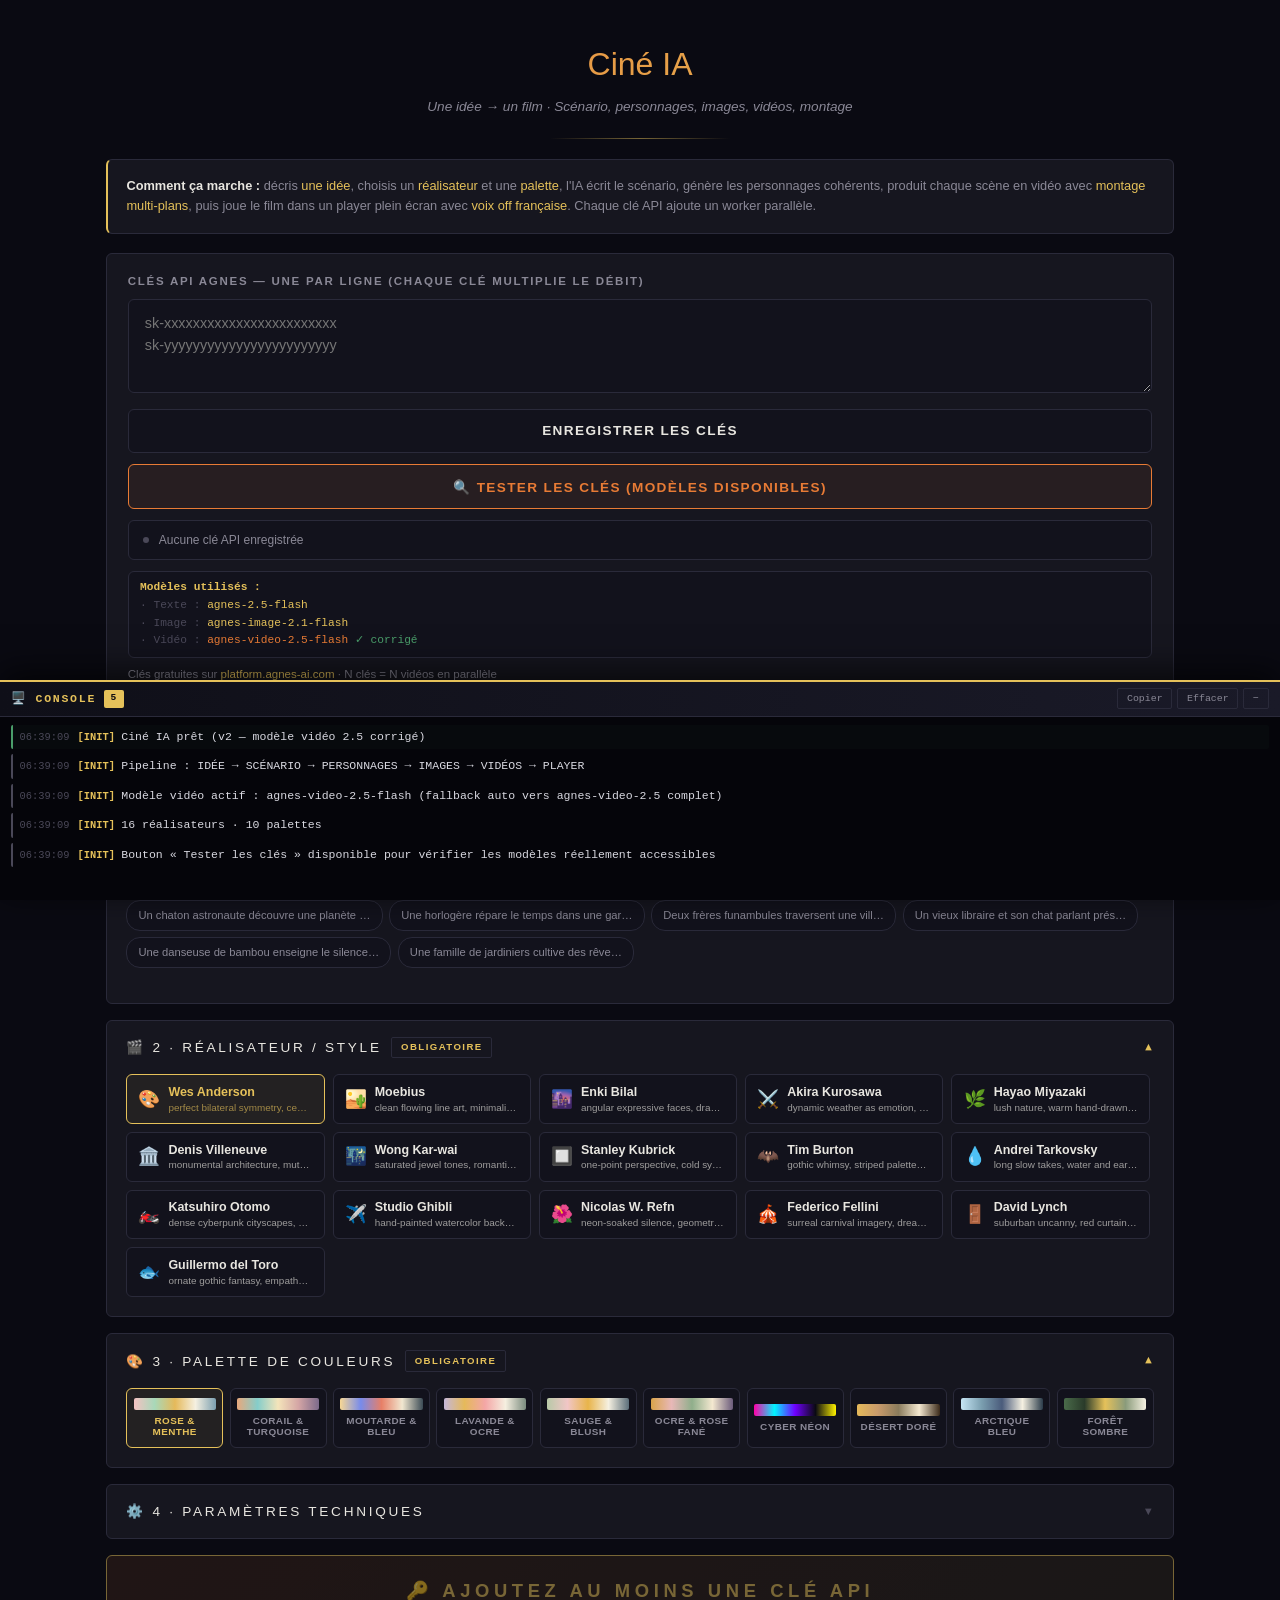
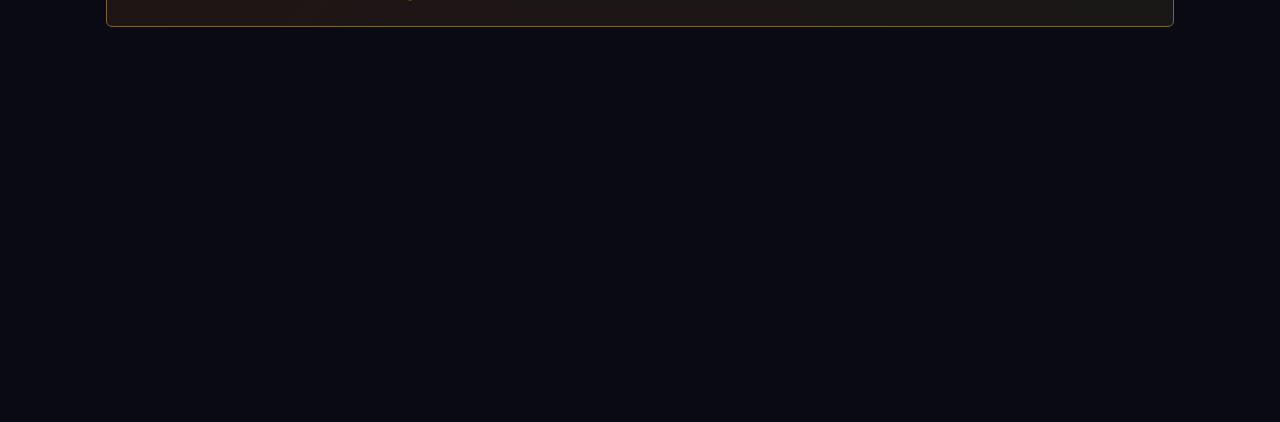
==== index.html @ f2d71b5c "Create index.html" ====
<!DOCTYPE html>
<html lang="fr">
<head>
<meta charset="UTF-8">
<meta name="viewport" content="width=device-width, initial-scale=1.0, maximum-scale=1.0, user-scalable=no">
<title>Ciné IA — De l'idée au film</title>
<style>
*{box-sizing:border-box;margin:0;padding:0;-webkit-tap-highlight-color:transparent}
:root{
--bg:#0a0a12;--bg2:#12121c;--bg3:#1a1a28;
--panel:#16161f;--border:#2a2a3a;
--ink:#e8e6e0;--dim:#8a8896;--faint:#4a4858;
--acc:#e5c15a;--acc2:#e87b35;
--ok:#4a9d6a;--err:#c85a4a;--warn:#d4a017;
--r:6px;--fs:-apple-system,BlinkMacSystemFont,'Helvetica Neue',Arial,sans-serif;
--fm:ui-monospace,'SF Mono',Menlo,monospace;
}
html,body{background:var(--bg)}
body{font-family:var(--fs);background:var(--bg);color:var(--ink);min-height:100vh;padding:1.5rem 1rem 24rem;font-size:15px;line-height:1.55;max-width:1100px;margin:0 auto}
header{margin-bottom:1.2rem;text-align:center;padding:1rem 0 1.4rem;position:relative}
header::after{content:'';position:absolute;bottom:0;left:50%;transform:translateX(-50%);width:180px;height:1px;background:linear-gradient(90deg,transparent,var(--acc),transparent);opacity:.5}
h1{font-size:2rem;font-weight:300;margin-bottom:.4rem;background:linear-gradient(135deg,var(--acc2),var(--acc));-webkit-background-clip:text;background-clip:text;-webkit-text-fill-color:transparent}
.subtitle{font-size:.85rem;color:var(--dim);font-style:italic}
.toast{position:fixed;top:1.5rem;left:50%;transform:translateX(-50%) translateY(-120px);background:var(--bg3);color:var(--ink);border:1px solid var(--border);border-left:3px solid var(--acc);padding:.85rem 1.4rem;border-radius:var(--r);font-size:.85rem;box-shadow:0 8px 32px rgba(0,0,0,.6);z-index:1000;opacity:0;transition:transform .35s cubic-bezier(.2,.9,.3,1.2),opacity .35s;max-width:90vw;text-align:center;display:flex;align-items:center;gap:.6rem}
.toast.visible{transform:translateX(-50%) translateY(0);opacity:1}
.toast.success{border-left-color:var(--ok)}.toast.error{border-left-color:var(--err)}.toast.warn{border-left-color:var(--warn)}
.banner{background:var(--panel);border:1px solid var(--border);border-left:2px solid var(--acc);padding:1rem 1.15rem;border-radius:var(--r);font-size:.8rem;color:var(--dim);margin-bottom:1.2rem;line-height:1.6}
.banner strong{color:var(--ink)}.banner .hl{color:var(--acc)}
.panel{background:var(--panel);border:1px solid var(--border);border-radius:var(--r);padding:1.2rem 1.3rem;margin-bottom:1rem}
.panel.ok{box-shadow:inset 3px 0 0 var(--ok)}
.panel.paid{box-shadow:inset 3px 0 0 var(--acc2)}
input[type=password],input[type=text],textarea{width:100%;padding:.85rem 1rem;border-radius:var(--r);border:1px solid var(--border);background:var(--bg2);color:var(--ink);font-family:var(--fm);font-size:.78rem;margin-bottom:.6rem}
textarea{resize:vertical;min-height:76px;line-height:1.5;font-family:var(--fs);font-size:.9rem}
input:focus,textarea:focus{outline:none;border-color:var(--acc)}
.btn{width:100%;padding:.85rem 1.2rem;border-radius:var(--r);border:1px solid var(--border);background:var(--bg2);color:var(--ink);font-size:.85rem;font-weight:600;letter-spacing:.1em;text-transform:uppercase;cursor:pointer;margin-bottom:.7rem;transition:all .2s;font-family:inherit}
.btn:hover:not(:disabled){background:var(--bg3);border-color:var(--acc)}
.btn:disabled{opacity:.35;cursor:not-allowed}
.btn-primary{border-color:var(--acc);background:linear-gradient(135deg,rgba(232,123,53,.2),rgba(229,193,90,.15));color:var(--acc);font-size:1.15rem;padding:1.5rem;letter-spacing:.25em}
.btn-primary:disabled{opacity:.5}
.btn-stop{border-color:var(--err);color:var(--err);background:transparent;display:none}
.btn-stop.visible{display:block}
.btn-test{border-color:var(--acc2);color:var(--acc2);background:rgba(232,123,53,.08)}
.status{font-size:.75rem;padding:.6rem .9rem;border-radius:var(--r);margin-bottom:.5rem;display:flex;align-items:center;gap:.6rem;background:var(--bg2);color:var(--dim);border:1px solid var(--border)}
.status.ok{background:rgba(74,157,106,.08);color:var(--ok);border-color:rgba(74,157,106,.3)}
.status.paid{background:rgba(232,123,53,.08);color:var(--acc2);border-color:rgba(232,123,53,.3)}
.dot{width:6px;height:6px;border-radius:50%;background:var(--faint);flex-shrink:0}
.status.ok .dot{background:var(--ok);box-shadow:0 0 8px var(--ok)}
.status.paid .dot{background:var(--acc2);box-shadow:0 0 8px var(--acc2)}
.hint{font-size:.72rem;color:var(--dim);margin-top:.5rem}
.hint a{color:var(--acc);text-decoration:none}
.key-row{padding:.5rem .7rem;background:var(--bg2);border:1px solid var(--border);border-radius:var(--r);margin-bottom:.35rem;display:flex;justify-content:space-between;align-items:center;gap:.5rem;font-family:var(--fm);font-size:.72rem;flex-wrap:wrap}
.key-row .key-id{color:var(--acc);font-weight:600;letter-spacing:.03em}
.key-row .key-state{font-size:.62rem;padding:.15rem .5rem;border-radius:2px;background:rgba(74,157,106,.15);color:var(--ok);border:1px solid rgba(74,157,106,.3);letter-spacing:.08em;text-transform:uppercase;font-weight:700}
.key-row .key-state.cool{background:rgba(212,160,23,.15);color:var(--warn);border-color:rgba(212,160,23,.3)}
.key-row .key-state.dead{background:rgba(200,90,74,.15);color:var(--err);border-color:rgba(200,90,74,.3)}
.key-row .key-state.paid{background:rgba(232,123,53,.15);color:var(--acc2);border-color:rgba(232,123,53,.3)}
.keys-list{margin-top:.7rem}
.section{background:var(--panel);border:1px solid var(--border);border-radius:var(--r);margin-bottom:1rem;overflow:hidden}
.section.hidden{display:none!important}
.section-header{padding:1rem 1.2rem;cursor:pointer;user-select:none;display:flex;justify-content:space-between;align-items:center}
.section-title{font-size:.85rem;text-transform:uppercase;letter-spacing:.2em;color:var(--ink);font-weight:500;display:flex;align-items:center;gap:.6rem;flex-wrap:wrap}
.badge{display:inline-block;padding:.15rem .55rem;background:transparent;color:var(--acc);border:1px solid var(--border);border-radius:2px;font-size:.6rem;letter-spacing:.15em;font-weight:600}
.badge.paid{color:var(--acc2);border-color:var(--acc2)}
.chevron{font-size:.7rem;color:var(--faint);transition:transform .3s}
.section.open .chevron{transform:rotate(180deg);color:var(--acc)}
.section-body{max-height:0;overflow:hidden;transition:max-height .4s ease}
.section.open .section-body{max-height:20000px}
.section-content{padding:0 1.2rem 1.2rem}
.row{margin-bottom:1rem}
.label{display:block;font-size:.72rem;color:var(--dim);margin-bottom:.5rem;text-transform:uppercase;letter-spacing:.15em;font-weight:600}
select{width:100%;padding:.8rem .95rem;border-radius:var(--r);border:1px solid var(--border);background:var(--bg2);color:var(--ink);font-size:.88rem;appearance:none;background-image:url("data:image/svg+xml;utf8,<svg xmlns='http://www.w3.org/2000/svg' width='10' height='6' viewBox='0 0 10 6'><path fill='%23e5c15a' d='M0 0l5 6 5-6z'/></svg>");background-repeat:no-repeat;background-position:right .95rem center;background-size:10px;font-family:inherit}
select:focus{outline:none;border-color:var(--acc)}
select option{background:var(--bg2);color:var(--ink)}
.palette-row{display:flex;gap:.4rem;flex-wrap:wrap}
.palette-btn{flex:1;min-width:90px;padding:.6rem .4rem;border-radius:var(--r);border:1px solid var(--border);background:var(--bg2);color:var(--dim);font-size:.62rem;font-weight:600;letter-spacing:.04em;text-transform:uppercase;cursor:pointer;transition:all .2s;text-align:center;font-family:inherit}
.palette-btn:hover{border-color:var(--faint);color:var(--ink)}
.palette-btn.active{border-color:var(--acc);color:var(--acc);background:rgba(229,193,90,.06)}
.director-grid{display:grid;grid-template-columns:repeat(auto-fill,minmax(180px,1fr));gap:.5rem;max-height:340px;overflow-y:auto;padding-right:4px}
.director-card{padding:.6rem .7rem;border-radius:var(--r);border:1px solid var(--border);background:var(--bg2);cursor:pointer;transition:all .15s;display:flex;align-items:center;gap:.5rem}
.director-card:hover{border-color:var(--faint);background:var(--bg3)}
.director-card.selected{border-color:var(--acc);background:rgba(229,193,90,.06);color:var(--acc)}
.director-card .dc-emoji{font-size:1.1rem;flex-shrink:0}
.director-card .dc-info{min-width:0;flex:1}
.director-card .dc-nm{font-size:.78rem;font-weight:600;line-height:1.2}
.director-card .dc-ds{font-size:.62rem;opacity:.65;margin-top:.1rem;line-height:1.2;overflow:hidden;text-overflow:ellipsis;white-space:nowrap}
.preset-row{display:flex;flex-wrap:wrap;gap:.4rem;margin-top:.5rem}
.preset-chip{padding:.35rem .7rem;border-radius:14px;border:1px solid var(--border);background:var(--bg2);color:var(--dim);font-size:.7rem;cursor:pointer;transition:all .15s}
.preset-chip:hover{border-color:var(--acc);color:var(--acc)}
.script-view{background:var(--bg2);border:1px solid var(--border);border-radius:var(--r);padding:1.1rem 1.2rem;margin-top:.6rem;font-size:.86rem;line-height:1.7;color:var(--ink);max-height:520px;overflow-y:auto}
.script-title{font-size:1.05rem;font-weight:500;color:var(--acc);margin-bottom:.35rem;letter-spacing:.05em}
.script-logline{font-style:italic;color:var(--dim);margin-bottom:1rem;font-size:.82rem}
.script-meta{font-size:.72rem;color:var(--faint);font-family:var(--fm);margin-bottom:1rem;padding-bottom:.8rem;border-bottom:1px dashed var(--border)}
.script-scene{margin-bottom:1.1rem;padding-left:.9rem;border-left:2px solid var(--border)}
.script-scene .sc-head{font-size:.78rem;color:var(--acc);font-weight:600;text-transform:uppercase;letter-spacing:.12em;margin-bottom:.35rem}
.script-scene .sc-line{margin-bottom:.25rem;font-size:.83rem}
.script-scene .sc-label{display:inline-block;min-width:78px;color:var(--faint);font-size:.7rem;text-transform:uppercase;letter-spacing:.1em}
.script-scene .sc-dialogue{color:#f0d78a;font-style:italic}
.script-scene .sc-character{color:#b8d8e8}
.script-scene .sc-shots{margin-top:.4rem;padding:.4rem .6rem;background:rgba(255,255,255,.02);border-radius:3px;font-size:.76rem;color:var(--dim);font-family:var(--fm)}
.characters-grid{display:grid;grid-template-columns:repeat(auto-fill,minmax(160px,1fr));gap:.8rem;margin-top:.6rem}
.character-card{background:var(--bg2);border:1px solid var(--border);border-radius:var(--r);overflow:hidden;transition:border-color .3s}
.character-card.done{border-color:var(--ok)}
.character-card.error{border-color:var(--err)}
.character-card img{width:100%;aspect-ratio:1/1;object-fit:cover;display:block;background:#000}
.character-card .ch-label{padding:.5rem .6rem;font-size:.72rem;font-family:var(--fm);color:var(--acc);text-align:center;border-top:1px solid var(--border);overflow:hidden;text-overflow:ellipsis;white-space:nowrap}
.character-card .ch-placeholder{width:100%;aspect-ratio:1/1;background:#0a0a12;display:flex;align-items:center;justify-content:center;color:var(--faint);font-size:.7rem;font-family:var(--fm);flex-direction:column;gap:.5rem}
.videos-grid{display:grid;grid-template-columns:repeat(auto-fill,minmax(260px,1fr));gap:1rem;margin-top:.8rem}
.scene-card{background:var(--bg2);border:1px solid var(--border);border-radius:var(--r);overflow:hidden;transition:border-color .3s;display:flex;flex-direction:column}
.scene-card.generating{border-color:var(--acc)}
.scene-card.done{border-color:var(--ok)}
.scene-card.error{border-color:var(--err)}
.scene-card-header{padding:.55rem .75rem;font-size:.7rem;font-family:var(--fm);color:var(--dim);display:flex;justify-content:space-between;align-items:center;border-bottom:1px solid var(--border);gap:.5rem}
.scene-card-title{overflow:hidden;text-overflow:ellipsis;white-space:nowrap;flex:1}
.scene-card-body{padding:.7rem}
.scene-card-body video{width:100%;border-radius:2px;background:#000;display:block}
.scene-placeholder{width:100%;aspect-ratio:16/9;background:#0a0a12;border-radius:2px;display:flex;align-items:center;justify-content:center;color:var(--faint);font-size:.7rem;font-family:var(--fm);flex-direction:column;gap:.5rem;text-align:center;padding:.5rem}
.scene-download{display:block;margin-top:.5rem;font-size:.72rem;color:var(--acc);text-decoration:none;text-align:center;padding:.4rem;border:1px solid var(--border);border-radius:3px;transition:all .2s}
.scene-download:hover{background:rgba(229,193,90,.08);border-color:var(--acc)}
.spinner-mini{width:14px;height:14px;border:2px solid rgba(229,193,90,.2);border-top-color:var(--acc);border-radius:50%;animation:spin .8s linear infinite;flex-shrink:0}
@keyframes spin{to{transform:rotate(360deg)}}
.player-overlay{position:fixed;inset:0;background:#000;z-index:2000;display:none;align-items:center;justify-content:center;cursor:pointer}
.player-overlay.visible{display:flex}
#player-canvas{display:block;max-width:100vw;max-height:100vh;background:#000}
.player-hint{position:absolute;bottom:1rem;left:50%;transform:translateX(-50%);color:rgba(255,255,255,.55);font-size:.75rem;font-family:var(--fm);letter-spacing:.15em;text-transform:uppercase;pointer-events:none;opacity:1;transition:opacity .5s;text-align:center;background:rgba(0,0,0,.4);padding:.35rem .8rem;border-radius:3px}
.player-hint.hidden{opacity:0}
.player-controls{background:var(--bg2);border:1px solid var(--border);border-radius:var(--r);padding:1rem 1.1rem;margin-top:.6rem}
.player-row{display:flex;gap:.6rem;flex-wrap:wrap;margin-bottom:.6rem}
.player-row .btn{margin-bottom:0;flex:1;min-width:140px}
.status-bar{position:fixed;bottom:230px;left:0;right:0;background:var(--bg3);border-top:1px solid var(--border);color:var(--ink);padding:.75rem 1.1rem;font-size:.78rem;display:flex;align-items:center;gap:.7rem;transform:translateY(200%);transition:transform .35s cubic-bezier(.2,.9,.3,1);z-index:150;font-family:var(--fm);box-shadow:0 -4px 20px rgba(0,0,0,.4)}
.status-bar.visible{transform:translateY(0)}
.spinner{width:12px;height:12px;border:2px solid rgba(229,193,90,.2);border-top-color:var(--acc);border-radius:50%;animation:spin .8s linear infinite;flex-shrink:0}
.debug-panel{position:fixed;bottom:0;left:0;right:0;height:220px;background:#05050a;border-top:2px solid var(--acc);z-index:200;display:flex;flex-direction:column;font-family:var(--fm);box-shadow:0 -8px 32px rgba(0,0,0,.7);transition:height .3s ease}
.debug-panel.collapsed{height:40px}
.debug-header{display:flex;justify-content:space-between;align-items:center;padding:.4rem .7rem;background:linear-gradient(90deg,#0f0f18,#1a1a28);border-bottom:1px solid var(--border);flex-shrink:0;user-select:none}
.debug-title{font-size:.72rem;color:var(--acc);letter-spacing:.15em;text-transform:uppercase;font-weight:600;display:flex;align-items:center;gap:.5rem}
.debug-badge{font-size:.6rem;padding:.1rem .4rem;background:var(--acc);color:var(--bg);border-radius:2px;font-weight:700}
.debug-actions{display:flex;gap:.3rem}
.debug-actions button{background:transparent;border:1px solid var(--border);color:var(--dim);font-size:.62rem;padding:.25rem .55rem;border-radius:2px;cursor:pointer;font-family:inherit}
.debug-actions button:hover{color:var(--acc);border-color:var(--acc)}
.debug-body{flex:1;overflow-y:auto;padding:.5rem .7rem 1rem;font-size:.72rem;line-height:1.45;color:#c8c8d0}
.debug-entry{margin-bottom:.3rem;padding:.25rem .4rem;border-left:2px solid transparent;border-radius:2px;word-break:break-word}
.debug-entry.info{border-left-color:var(--faint)}
.debug-entry.success{border-left-color:var(--ok);background:rgba(74,157,106,.04)}
.debug-entry.warn{border-left-color:var(--warn);background:rgba(212,160,23,.04)}
.debug-entry.error{border-left-color:var(--err);background:rgba(200,90,74,.06);color:#f0a0a0}
.debug-entry.api{border-left-color:var(--acc)}
.debug-entry.response{border-left-color:var(--acc2)}
.debug-time{color:var(--faint);margin-right:.5rem;font-size:.65rem}
.debug-cat{color:var(--acc);font-weight:600;margin-right:.4rem;font-size:.65rem}
.debug-msg{color:#d8d8e0}
.debug-data{margin-top:.3rem;padding:.4rem .5rem;background:#0a0a12;border:1px solid var(--border);border-radius:2px;font-size:.68rem;color:#a8d8b0;max-height:160px;overflow:auto;white-space:pre-wrap;word-break:break-all;line-height:1.4}
.hidden{display:none!important}
.voice-toggle{display:flex;align-items:center;gap:.5rem;margin-top:.6rem;font-size:.75rem;color:var(--dim)}
.voice-toggle input{width:auto;margin:0;accent-color:var(--acc)}
.model-info{font-size:.7rem;font-family:var(--fm);color:var(--faint);padding:.4rem .7rem;background:var(--bg2);border:1px solid var(--border);border-radius:var(--r);margin-top:.5rem;line-height:1.6}
.model-info strong{color:var(--acc)}
@media(max-width:480px){h1{font-size:1.55rem}.videos-grid{grid-template-columns:1fr}body{padding-bottom:26rem}.debug-panel{height:200px}.status-bar{bottom:210px}.director-grid{grid-template-columns:1fr}}
</style>
</head>
<body>

<header>
<h1>Ciné IA</h1>
<p class="subtitle">Une idée → un film · Scénario, personnages, images, vidéos, montage</p>
</header>

<div class="banner">
<strong>Comment ça marche :</strong> décris <span class="hl">une idée</span>, choisis un <span class="hl">réalisateur</span> et une <span class="hl">palette</span>, l'IA écrit le scénario, génère les personnages cohérents, produit chaque scène en vidéo avec <span class="hl">montage multi-plans</span>, puis joue le film dans un player plein écran avec <span class="hl">voix off française</span>. Chaque clé API ajoute un worker parallèle.
</div>

<div class="panel" id="api-panel">
<label class="label">Clés API Agnes — une par ligne (chaque clé multiplie le débit)</label>
<textarea id="api-keys-input" placeholder="sk-xxxxxxxxxxxxxxxxxxxxxxxx&#10;sk-yyyyyyyyyyyyyyyyyyyyyyyy" rows="3" spellcheck="false" autocomplete="off"></textarea>
<button type="button" class="btn" id="api-save-btn">Enregistrer les clés</button>
<button type="button" class="btn btn-test" id="api-test-btn">🔍 Tester les clés (modèles disponibles)</button>
<div class="status" id="api-status-line"><span class="dot"></span><span id="api-status-text">Aucune clé API enregistrée</span></div>
<div class="keys-list" id="api-keys-status"></div>
<div class="model-info" id="model-info">
<strong>Modèles utilisés :</strong><br>
· Texte : <span style="color:var(--acc);">agnes-2.5-flash</span><br>
· Image : <span style="color:var(--acc);">agnes-image-2.1-flash</span><br>
· Vidéo : <span style="color:var(--acc2);" id="video-model-display">agnes-video-2.5-flash</span> <span style="color:var(--ok);">✓ corrigé</span>
</div>
<div class="hint">Clés gratuites sur <a href="https://platform.agnes-ai.com" target="_blank">platform.agnes-ai.com</a> · N clés = N vidéos en parallèle</div>
</div>

<div class="section open" id="section-idea">
<div class="section-header" data-toggle="section-idea">
<span class="section-title">💡 1 · Votre idée <span class="badge">obligatoire</span></span>
<span class="chevron">▼</span>
</div>
<div class="section-body"><div class="section-content">
<div class="row">
<label class="label">Décrivez votre idée en une phrase ou un court paragraphe</label>
<textarea id="idea-input" placeholder="Ex : Un chaton astronaute découvre une planète oubliée où les étoiles chantent.">Un chaton astronaute découvre une planète oubliée où les étoiles chantent.</textarea>
<div class="preset-row" id="idea-presets"></div>
</div>
</div></div>
</div>

<div class="section open" id="section-director">
<div class="section-header" data-toggle="section-director">
<span class="section-title">🎬 2 · Réalisateur / Style <span class="badge">obligatoire</span></span>
<span class="chevron">▼</span>
</div>
<div class="section-body"><div class="section-content">
<div class="director-grid" id="director-grid"></div>
</div></div>
</div>

<div class="section open" id="section-palette">
<div class="section-header" data-toggle="section-palette">
<span class="section-title">🎨 3 · Palette de couleurs <span class="badge">obligatoire</span></span>
<span class="chevron">▼</span>
</div>
<div class="section-body"><div class="section-content">
<div class="palette-row" id="palette-row"></div>
</div></div>
</div>

<div class="section" id="section-settings">
<div class="section-header" data-toggle="section-settings">
<span class="section-title">⚙️ 4 · Paramètres techniques</span>
<span class="chevron">▼</span>
</div>
<div class="section-body"><div class="section-content">
<div class="row">
<label class="label">Nombre de scènes</label>
<select id="scene-count-select">
<option value="3">3 scènes — court</option>
<option value="5" selected>5 scènes — standard</option>
<option value="8">8 scènes — long</option>
<option value="10">10 scènes — épique</option>
</select>
</div>
<div class="row">
<label class="label">Durée par scène</label>
<select id="duration-select">
<option value="121">5 secondes</option>
<option value="145" selected>6 secondes</option>
<option value="169">7 secondes</option>
<option value="241">10 secondes</option>
</select>
</div>
<div class="row">
<label class="label">Format d'image</label>
<select id="ratio-select">
<option value="9:16" selected>9:16 — Portrait (mobile)</option>
<option value="16:9">16:9 — Paysage (cinéma)</option>
<option value="1:1">1:1 — Carré (social)</option>
</select>
</div>
</div></div>
</div>

<button type="button" class="btn btn-primary" id="generate-btn" disabled>
▶ Générer le film
<span style="display:block;font-size:.65rem;letter-spacing:.15em;color:var(--dim);margin-top:.4rem;font-weight:400;text-transform:none;">Scénario → personnages → images → vidéos → film</span>
</button>
<button type="button" class="btn btn-stop" id="stop-btn">⏹ Arrêter la génération</button>

<div class="section hidden" id="section-script">
<div class="section-header" data-toggle="section-script">
<span class="section-title">📜 Scénario <span class="badge" id="script-badge">—</span></span>
<span class="chevron">▼</span>
</div>
<div class="section-body"><div class="section-content">
<div class="script-view" id="script-view">Le scénario apparaîtra ici…</div>
</div></div>
</div>

<div class="section hidden" id="section-characters">
<div class="section-header" data-toggle="section-characters">
<span class="section-title">🐱 Personnages <span class="badge" id="characters-badge">0</span></span>
<span class="chevron">▼</span>
</div>
<div class="section-body"><div class="section-content">
<div class="characters-grid" id="characters-grid"></div>
</div></div>
</div>

<div class="section hidden" id="section-videos">
<div class="section-header" data-toggle="section-videos">
<span class="section-title">🎞️ Scènes vidéo <span class="badge" id="videos-count">0</span></span>
<span class="chevron">▼</span>
</div>
<div class="section-body"><div class="section-content">
<div class="videos-grid" id="videos-grid"></div>
</div></div>
</div>

<div class="section hidden" id="section-player">
<div class="section-header" data-toggle="section-player">
<span class="section-title">▶ Player séquentiel <span class="badge" id="player-badge">0</span></span>
<span class="chevron">▼</span>
</div>
<div class="section-body"><div class="section-content">
<div class="player-controls">
<div class="player-row">
<button type="button" class="btn" id="play-film-btn" disabled>▶ Lire le film</button>
<button type="button" class="btn" id="replay-btn" disabled>🔁 Rejouer</button>
</div>
<div class="voice-toggle">
<input type="checkbox" id="voice-toggle" checked>
<label for="voice-toggle">Narration vocale française (voix du navigateur)</label>
</div>
</div>
<div class="hint">Lecture plein écran avec sous-titres dynamiques et voix off. Échap ou clic pour quitter.</div>
</div></div>
</div>

<div class="status-bar" id="status-bar"><div class="spinner"></div><span id="status-text">Préparation…</span></div>
<div class="toast" id="toast"><span id="toast-icon">✓</span><span id="toast-text">Message</span></div>

<div class="debug-panel" id="debug-panel">
<div class="debug-header" id="debug-header">
<div class="debug-title">🖥️ Console <span class="debug-badge" id="debug-count">0</span></div>
<div class="debug-actions">
<button type="button" id="debug-copy-btn">Copier</button>
<button type="button" id="debug-clear-btn">Effacer</button>
<button type="button" id="debug-collapse-btn">−</button>
</div>
</div>
<div class="debug-body" id="debug-body"></div>
</div>

<div class="player-overlay" id="player-overlay">
<canvas id="player-canvas"></canvas>
<div class="player-hint" id="player-hint-overlay">Échap ou clic pour quitter</div>
</div>

<script>
// ══════════════════════════════════════════════════════════════════
// CONFIGURATION — MODÈLES CORRIGÉS
// ══════════════════════════════════════════════════════════════════
const API_BASE = 'https://apihub.agnes-ai.com/v1';
const POLL_BASE = 'https://apihub.agnes-ai.com/agnesapi';
const MODEL_TEXT = 'agnes-2.5-flash';
const MODEL_IMAGE = 'agnes-image-2.1-flash';

// ⚡ MODÈLE VIDÉO CORRIGÉ — agnes-video-v2.0 est obsolète
// Ordre de préférence : flash (rapide/gratuit) puis complet (payant, haute qualité)
const VIDEO_MODELS = [
  { id: 'agnes-video-2.5-flash', name: 'agnes-video-2.5-flash', quality: 'flash', paid: false },
  { id: 'agnes-video-2.5',       name: 'agnes-video-2.5',       quality: 'full',  paid: true  }
];
let MODEL_VIDEO = VIDEO_MODELS[0].id; // Modèle actif
const FRAME_RATE = 24;

const VIDEO_FIRST_POLL_DELAY_SEC = 60;
const VIDEO_POLL_INTERVALS = [8, 8, 12, 12, 20, 20, 25];
const VIDEO_MAX_POLL_ATTEMPTS = 100;

const API_KEYS_STORAGE = 'cine_ia_api_keys_v2';
const DEBUG_MAX = 800;
const SCENE_DURATION_FRAMES_DEFAULT = 145;

// ══════════════════════════════════════════════════════════════════
// CATALOGUES
// ══════════════════════════════════════════════════════════════════
const DIRECTORS = [
  { id:'wes-anderson', emoji:'🎨', name:'Wes Anderson', sig:'perfect bilateral symmetry, centered frontal framing, deadpan tableaux, pastel palette, meticulous set dressing' },
  { id:'moebius', emoji:'🏜️', name:'Moebius', sig:'clean flowing line art, minimalist futuristic garments, unisex tunics, endless desert landscapes, serene sci-fi' },
  { id:'enki-bilal', emoji:'🌆', name:'Enki Bilal', sig:'angular expressive faces, dramatic chiaroscuro, dystopian grandeur, striking bone structure' },
  { id:'kurosawa', emoji:'⚔️', name:'Akira Kurosawa', sig:'dynamic weather as emotion, samurai stillness, dramatic staging, elemental landscapes' },
  { id:'miyazaki', emoji:'🌿', name:'Hayao Miyazaki', sig:'lush nature, warm hand-drawn aesthetic, quiet wonder, wind as character, gentle heroism' },
  { id:'villeneuve', emoji:'🏛️', name:'Denis Villeneuve', sig:'monumental architecture, muted color palette, oppressive atmosphere, slow grand cinematography' },
  { id:'wong-kar-wai', emoji:'🌃', name:'Wong Kar-wai', sig:'saturated jewel tones, romantic longing, smoky interiors, neon reflections, slow-motion yearning' },
  { id:'kubrick', emoji:'🔲', name:'Stanley Kubrick', sig:'one-point perspective, cold symmetry, unsettling perfection, wide-angle unease' },
  { id:'burton', emoji:'🦇', name:'Tim Burton', sig:'gothic whimsy, striped palettes, crooked architecture, melancholic fairy-tale world' },
  { id:'tarkovsky', emoji:'💧', name:'Andrei Tarkovsky', sig:'long slow takes, water and earth elements, spiritual decay, haunting stillness' },
  { id:'akira', emoji:'🏍️', name:'Katsuhiro Otomo', sig:'dense cyberpunk cityscapes, extreme perspective, detailed mechanical design, neon and chrome' },
  { id:'ghibli', emoji:'✈️', name:'Studio Ghibli', sig:'hand-painted watercolor backgrounds, quiet wonder, warm palettes' },
  { id:'refn', emoji:'🌺', name:'Nicolas W. Refn', sig:'neon-soaked silence, geometric staging, minimalist brutality, hypnotic pacing' },
  { id:'fellini', emoji:'🎪', name:'Federico Fellini', sig:'surreal carnival imagery, dreamlike procession, theatrical absurdity, ornate costumes' },
  { id:'lynch', emoji:'🚪', name:'David Lynch', sig:'suburban uncanny, red curtains, dark ambient, dream logic, unsettling warmth' },
  { id:'del-toro', emoji:'🐟', name:'Guillermo del Toro', sig:'ornate gothic fantasy, empathetic monsters, warm amber tones, lush creature design' }
];

const PALETTES = [
  { id:'pink-mint',    label:'Rose & Menthe',       colors:['#F4C2C2','#A8D8B9','#E5B95A','#F5F0E1','#7B9FB0'] },
  { id:'coral-teal',   label:'Corail & Turquoise',  colors:['#E8A87C','#85CDCA','#F4E4BA','#D4A5A5','#7C6A8B'] },
  { id:'mustard-blue', label:'Moutarde & Bleu',     colors:['#F7D794','#778BEB','#E77F67','#F1E7D0','#3B4B55'] },
  { id:'lavender',     label:'Lavande & Ocre',      colors:['#C5B7D9','#E5B95A','#F4A6A6','#F5EFE0','#7A8B7E'] },
  { id:'sage-blush',   label:'Sauge & Blush',       colors:['#B8C9A8','#F1C6C6','#E8B44A','#F5F0E1','#5B6E7A'] },
  { id:'ochre-rose',   label:'Ocre & Rose fané',    colors:['#D9A44A','#E8B8B8','#8FAE8B','#F4E8D0','#6B5B7B'] },
  { id:'cyber-neon',   label:'Cyber Néon',          colors:['#FF00A8','#00F5FF','#7000FF','#0A0A12','#FFF200'] },
  { id:'desert-gold',  label:'Désert Doré',         colors:['#E5B95A','#C99B6B','#8A7B5C','#F4E8D0','#3B2A1A'] },
  { id:'arctic-blue',  label:'Arctique Bleu',       colors:['#C6E5F4','#7B9FB0','#4A5B7B','#F5F0E1','#2A3B4A'] },
  { id:'forest-dark',  label:'Forêt Sombre',        colors:['#4A6B4A','#2A3B2A','#E5C15A','#8A9B7B','#F5F0E1'] }
];

const IDEA_PRESETS = [
  'Un chaton astronaute découvre une planète oubliée où les étoiles chantent.',
  'Une horlogère répare le temps dans une gare abandonnée, chaque réparation fait revivre un souvenir.',
  'Deux frères funambules traversent une ville rose à la recherche de leur mère disparue.',
  'Un vieux libraire et son chat parlant préservent le dernier livre au monde.',
  'Une danseuse de bambou enseigne le silence à un enfant qui ne peut pas parler.',
  'Une famille de jardiniers cultive des rêves dans une serre abandonnée depuis cent ans.'
];

// ══════════════════════════════════════════════════════════════════
// STATE
// ══════════════════════════════════════════════════════════════════
const state = {
  keyPool: [],
  isRunning: false,
  stopRequested: false,
  idea: '',
  directorId: 'wes-anderson',
  paletteId: 'pink-mint',
  sceneCount: 5,
  durationFrames: 145,
  ratio: '9:16',
  script: null,
  characters: [],
  scenes: [],
  videos: [],
  isPlayingFilm: false,
  playRAF: null,
  voiceEnabled: true,
  currentUtterance: null,
  workingPollUrlBuilder: null
};

// ══════════════════════════════════════════════════════════════════
// UTILS
// ══════════════════════════════════════════════════════════════════
function esc(s){return String(s==null?'':s).replace(/[&<>"']/g,c=>({'&':'&amp;','<':'&lt;','>':'&gt;','"':'&quot;',"'":'&#39;'}[c]))}
function sleep(ms){return new Promise(r=>setTimeout(r,ms))}
function setStatus(text){const b=document.getElementById('status-bar');const t=document.getElementById('status-text');if(!b||!t)return;if(text){b.classList.add('visible');t.textContent=text}else b.classList.remove('visible')}

let toastTimeout=null;
function showToast(message,type='success',duration=2800){const t=document.getElementById('toast');const i=document.getElementById('toast-icon');const x=document.getElementById('toast-text');if(!t||!i||!x)return;t.classList.remove('visible','success','error','warn');void t.offsetWidth;const icons={success:'✓',error:'✕',warn:'⚠'};i.textContent=icons[type]||'✓';x.textContent=message;t.classList.add(type);requestAnimationFrame(()=>t.classList.add('visible'));if(toastTimeout)clearTimeout(toastTimeout);toastTimeout=setTimeout(()=>t.classList.remove('visible'),duration)}

function nowTime(){return new Date().toLocaleTimeString('fr-FR',{hour12:false})}

function sanitizeForApi(text){
  if(text==null)return '';
  return String(text)
    .replace(/[\u2018\u2019\u201B\u2032\u02BC]/g, "'")
    .replace(/[\u201C\u201D\u201F\u2033]/g, '"')
    .replace(/\u2013/g, '-').replace(/\u2014/g, '--').replace(/\u2026/g, '...')
    .replace(/[\u200B-\u200D\uFEFF]/g, '').replace(/\u00A0/g, ' ').replace(/\u202F/g, ' ');
}

// ══════════════════════════════════════════════════════════════════
// DEBUG
// ══════════════════════════════════════════════════════════════════
let debugCount=0,debugEntries=[],debugCollapsed=false;
function debugLog(level,category,message,data){const body=document.getElementById('debug-body');if(!body)return;const time=nowTime();const entry=document.createElement('div');entry.className='debug-entry '+level;let html='<span class="debug-time">'+time+'</span><span class="debug-cat">['+esc(category)+']</span><span class="debug-msg">'+esc(message)+'</span>';if(data!==undefined&&data!==null){let ds;if(typeof data==='string')ds=data;else{try{ds=JSON.stringify(data,null,2)}catch(e){ds=String(data)}}if(ds.length>3000)ds=ds.slice(0,3000)+'\n…[tronqué]';html+='<pre class="debug-data">'+esc(ds)+'</pre>'}entry.innerHTML=html;body.appendChild(entry);debugEntries.push({time,level,category,message});if(debugEntries.length>DEBUG_MAX)debugEntries.shift();while(body.children.length>DEBUG_MAX)body.removeChild(body.firstChild);body.scrollTop=body.scrollHeight;debugCount++;const c=document.getElementById('debug-count');if(c)c.textContent=debugCount;}
function clearDebug(){const b=document.getElementById('debug-body');if(b)b.innerHTML='';debugEntries=[];debugCount=0;const c=document.getElementById('debug-count');if(c)c.textContent='0'}
function copyDebug(){const lines=debugEntries.map(e=>e.time+' ['+e.category+'] '+e.message).join('\n');const finish=(ok)=>showToast(ok?'Console copiée':'Copie impossible',ok?'success':'error');try{if(navigator.clipboard&&window.isSecureContext){navigator.clipboard.writeText(lines).then(()=>finish(true)).catch(()=>legacyCopy(lines,finish));return}}catch(e){}legacyCopy(lines,finish)}
function legacyCopy(text,cb){const ta=document.createElement('textarea');ta.value=text;ta.style.position='fixed';ta.style.opacity='0';document.body.appendChild(ta);ta.focus();ta.select();let ok=false;try{ok=document.execCommand('copy')}catch(e){}document.body.removeChild(ta);cb(ok)}
function toggleDebugCollapse(){const p=document.getElementById('debug-panel');const b=document.getElementById('debug-collapse-btn');if(!p||!b)return;debugCollapsed=!debugCollapsed;p.classList.toggle('collapsed',debugCollapsed);b.textContent=debugCollapsed?'+':'−'}

// ══════════════════════════════════════════════════════════════════
// MULTI-CLÉS API (avec support payant)
// ══════════════════════════════════════════════════════════════════
function getStoredKeys(){try{const raw=localStorage.getItem(API_KEYS_STORAGE);if(!raw)return[];const arr=JSON.parse(raw);if(!Array.isArray(arr))return[];return arr.filter(k=>typeof k==='string'&&k.trim().length>0)}catch(e){return[]}}
function setStoredKeys(keys){try{localStorage.setItem(API_KEYS_STORAGE,JSON.stringify(keys))}catch(e){}}
function refreshKeyPool(){const stored=getStoredKeys();const old=state.keyPool||[];state.keyPool=stored.map(k=>{const ex=old.find(p=>p.key===k);return ex||{key:k,lastUsed:0,cooldownUntil:0,active:true,errorCount:0,isPaid:false}})}
function hasActiveKey(){return state.keyPool.some(k=>k.active)}
function getReadyKey(){const now=Date.now();const active=state.keyPool.filter(k=>k.active);if(active.length===0)return{key:null,waitMs:0};const ready=active.filter(k=>!k.cooldownUntil||k.cooldownUntil<=now);if(ready.length===0){const soonest=active.reduce((a,b)=>(a.cooldownUntil||0)<(b.cooldownUntil||0)?a:b);return{key:null,waitMs:Math.max(1000,(soonest.cooldownUntil||0)-now)}}ready.sort((a,b)=>(a.lastUsed||0)-(b.lastUsed||0));return{key:ready[0],waitMs:0}}
async function acquireKey(label){while(true){if(state.stopRequested)throw new Error('Arrêt demandé');const{key,waitMs}=getReadyKey();if(key){key.lastUsed=Date.now();return key}if(waitMs===0)throw new Error('Aucune clé API active');debugLog('warn',label,'Toutes les clés en cooldown — attente '+Math.round(waitMs/1000)+'s');setStatus('Toutes les clés en cooldown — attente '+Math.round(waitMs/1000)+'s');await sleep(waitMs)}}

function renderKeysStatus(){
  const el=document.getElementById('api-keys-status');
  if(!el)return;
  if(state.keyPool.length===0){el.innerHTML='';return}
  const now=Date.now();
  el.innerHTML=state.keyPool.map((k,i)=>{
    let s;
    if(k.isPaid)s='<span class="key-state paid">Payante</span>';
    else if(!k.active)s='<span class="key-state dead">Inactive</span>';
    else if(k.cooldownUntil>now){const sec=Math.ceil((k.cooldownUntil-now)/1000);s='<span class="key-state cool">Cooldown '+sec+'s</span>'}
    else s='<span class="key-state">Active</span>';
    return '<div class="key-row"><span class="key-id">#'+(i+1)+' · '+esc(k.key.slice(0,8))+'…'+esc(k.key.slice(-4))+'</span>'+s+'</div>';
  }).join('');
}

function saveKeysFromUI(){
  const input=document.getElementById('api-keys-input');
  if(!input)return;
  const keys=input.value.split(/\r?\n/).map(l=>l.trim()).filter(l=>l.length>0);
  const valid=keys.filter(k=>k.startsWith('sk-'));
  const invalid=keys.filter(k=>!k.startsWith('sk-'));
  if(invalid.length>0){if(!confirm(invalid.length+' clé(s) ne commencent pas par "sk-". Les ignorer ?'))return}
  setStoredKeys(valid);
  refreshKeyPool();
  updateApiPanel();
  if(valid.length===0)showToast('Aucune clé valide','warn');
  else showToast(valid.length+' clé(s) enregistrée(s) ✓','success');
  debugLog('success','CLÉS',valid.length+' clé(s) active(s)');
}

async function testKeysAndModels(){
  if(state.keyPool.length===0){showToast('Ajoutez au moins une clé','warn');return}
  debugLog('state','TEST','Test des clés et des modèles disponibles…');
  setStatus('Test des clés et modèles…');
  const key=state.keyPool[0];
  try{
    // Test /v1/models pour lister les modèles
    const res=await fetch(API_BASE+'/models',{method:'GET',headers:{'Authorization':'Bearer '+key.key}});
    if(res.ok){
      const data=await res.json();
      const models=(data.data||[]).map(m=>m.id);
      debugLog('success','MODELS','Modèles disponibles',models);
      const hasFlash=models.some(m=>m.includes('video-2.5-flash'));
      const hasFull=models.some(m=>m.includes('video-2.5')&&!m.includes('flash'));
      if(hasFlash){
        MODEL_VIDEO='agnes-video-2.5-flash';
        key.isPaid=false;
        document.getElementById('video-model-display').textContent='agnes-video-2.5-flash';
        showToast('Modèle flash disponible ✓ (gratuit)','success',3500);
      }else if(hasFull){
        MODEL_VIDEO='agnes-video-2.5';
        key.isPaid=true;
        document.getElementById('video-model-display').textContent='agnes-video-2.5';
        showToast('Modèle complet disponible ✓ (payant)','success',3500);
      }else{
        showToast('Aucun modèle vidéo 2.5 trouvé','error',4000);
      }
      debugLog('info','MODELS','Modèle vidéo actif : '+MODEL_VIDEO);
    }else{
      debugLog('warn','MODELS','/v1/models indisponible (HTTP '+res.status+')');
      // Fallback : tester directement le flash
      MODEL_VIDEO='agnes-video-2.5-flash';
      showToast('Test direct sur flash par défaut','warn');
    }
    renderKeysStatus();
    updateApiPanel();
  }catch(e){
    debugLog('warn','TEST','Erreur test : '+e.message+' — on garde flash par défaut');
  }
  setStatus('Test terminé');
  await sleep(1500);
  setStatus(null);
}

function updateApiPanel(){
  const panel=document.getElementById('api-panel');const input=document.getElementById('api-keys-input');
  const line=document.getElementById('api-status-line');const text=document.getElementById('api-status-text');
  if(!panel||!input||!line||!text)return;
  refreshKeyPool();
  const n=state.keyPool.length;
  const paidCount=state.keyPool.filter(k=>k.isPaid).length;
  if(n>0){
    panel.classList.add('ok');
    if(paidCount>0)panel.classList.add('paid');
    line.classList.add('ok');
    text.textContent=n+' clé(s) active(s) · parallélisme vidéo : '+n+(paidCount>0?' · '+paidCount+' payante(s)':'');
    input.value=state.keyPool.map(k=>k.key).join('\n');
  }else{
    panel.classList.remove('ok');
    panel.classList.remove('paid');
    line.classList.remove('ok');
    text.textContent='Aucune clé API enregistrée';
    input.value='';
  }
  renderKeysStatus();
  updateButtons();
}

// ══════════════════════════════════════════════════════════════════
// API FETCH — multi-clés + backoff
// ══════════════════════════════════════════════════════════════════
async function apiFetch(url,options,label,maxAttempts){
  options=options||{};label=label||'API';
  maxAttempts=(typeof maxAttempts==='number'&&maxAttempts>0)?maxAttempts:6;
  let lastErr=null;

  for(let attempt=0;attempt<maxAttempts;attempt++){
    if(state.stopRequested)throw new Error('Arrêt demandé');
    let keyObj=null;
    try{keyObj=await acquireKey(label)}catch(e){throw e}

    const method=options.method||'GET';
    debugLog('api','REQ '+label,method+' '+url+' · clé #'+(state.keyPool.indexOf(keyObj)+1)+' '+keyObj.key.slice(-4)+' (essai '+(attempt+1)+'/'+maxAttempts+')');

    const headers=Object.assign({},options.headers||{},{'Authorization':'Bearer '+keyObj.key});
    const finalOptions=Object.assign({},options,{headers});

    try{
      const t0=Date.now();
      const res=await fetch(url,finalOptions);
      const dt=Date.now()-t0;
      let retryAfter=0;try{retryAfter=parseInt(res.headers.get('Retry-After')||'0',10)||0}catch(e){}
      let errorText='';
      if(!res.ok){try{errorText=(await res.clone().text()).slice(0,1200)}catch(e){}}
      debugLog('response','RÉP '+label,'HTTP '+res.status+' en '+dt+'ms · clé '+keyObj.key.slice(-4),errorText||undefined);
      if(res.ok){keyObj.errorCount=0;return res}

      // Détection du modèle non trouvé → on peut tenter l'autre modèle
      if(res.status===400||res.status===404){
        if(errorText.includes('model_not_found')||errorText.includes('No available channel')){
          debugLog('error','MODÈLE','Modèle '+MODEL_VIDEO+' indisponible');
          const err=new Error('MODEL_NOT_AVAILABLE');
          err.status=res.status;err.body=errorText;throw err;
        }
      }

      if([401,403].includes(res.status)){
        keyObj.errorCount=(keyObj.errorCount||0)+1;
        if(keyObj.errorCount>=3){keyObj.active=false;debugLog('error','CLÉ','Clé '+keyObj.key.slice(-4)+' désactivée');renderKeysStatus()}
        const err=new Error('HTTP '+res.status+' — '+errorText.slice(0,400));
        err.status=res.status;err.body=errorText;throw err;
      }
      if(res.status===404){const err=new Error('HTTP 404');err.status=404;err.body=errorText;throw err}
      if(res.status===429){
        const wait=retryAfter>0?retryAfter:Math.min(120,20+attempt*15);
        keyObj.cooldownUntil=Date.now()+wait*1000;
        debugLog('warn','RATELIMIT','Clé '+keyObj.key.slice(-4)+' → cooldown '+wait+'s');
        renderKeysStatus();
        const{key:next}=getReadyKey();
        if(next&&next!==keyObj){debugLog('info','ROTATION','Nouvelle clé : '+next.key.slice(-4));continue}
        setStatus('Limite API — attente '+wait+'s');
        await sleep(Math.min(wait*1000,3000));
        continue;
      }
      if([500,502,503,504,520,522,524].includes(res.status)){
        const wait=Math.min(60,8+attempt*6);
        debugLog('warn','SERVICE','HTTP '+res.status+' — attente '+wait+'s');
        await sleep(wait*1000);continue;
      }
      const wait=Math.min(60,6+attempt*5);
      debugLog('warn','HTTP','HTTP '+res.status+' — retry dans '+wait+'s');
      await sleep(wait*1000);
    }catch(e){
      if(e.message==='Arrêt demandé')throw e;
      if(e.message==='MODEL_NOT_AVAILABLE')throw e;
      if(e.status&&[400,401,403,404].includes(e.status))throw e;
      lastErr=e;
      const wait=Math.min(45,4+attempt*4);
      debugLog('warn','NETWORK',e.message+' — retry dans '+wait+'s');
      await sleep(wait*1000);
    }
  }
  throw lastErr||new Error('Tentatives épuisées pour '+label);
}

// ══════════════════════════════════════════════════════════════════
// JSON PARSER — 5 stratégies
// ══════════════════════════════════════════════════════════════════
function balanceJson(text){let ob=0,ok=0,ins=false,esc=false;for(let i=0;i<text.length;i++){const ch=text[i];if(esc){esc=false;continue}if(ch==='\\'){esc=true;continue}if(ch==='"'){ins=!ins;continue}if(ins)continue;if(ch==='{')ob++;else if(ch==='}')ob--;else if(ch==='[')ok++;else if(ch===']')ok--}let r=text;if(ins)r+='"';while(ok>0){r+=']';ok--}while(ob>0){r+='}';ob--}return r}
function fixUnquotedKeys(text){let out='';let i=0;const n=text.length;let ins=false,esc=false;const stack=[];let last='{';while(i<n){const ch=text[i];if(esc){out+=ch;esc=false;i++;continue}if(ch==='\\'){out+=ch;esc=true;i++;continue}if(ins){out+=ch;if(ch==='"')ins=false;i++;continue}if(ch==='"'){ins=true;out+=ch;i++;continue}if(ch==='{'){stack.push('{');last='{';out+=ch;i++;continue}if(ch==='['){stack.push('[');last='[';out+=ch;i++;continue}if(ch==='}'){if(stack.length)stack.pop();last='}';out+=ch;i++;continue}if(ch===']'){if(stack.length)stack.pop();last=']';out+=ch;i++;continue}if(ch===','){last=',';out+=ch;i++;continue}if(ch===':'){last=':';out+=ch;i++;continue}if(/\s/.test(ch)){out+=ch;i++;continue}const top=stack[stack.length-1];if((last==='{'||last===',')&&top==='{'&&/[A-Za-z_$]/.test(ch)){let j=i;while(j<n&&/[A-Za-z0-9_$]/.test(text[j]))j++;let k=j;while(k<n&&/\s/.test(text[k]))k++;if(text[k]===':'){out+='"'+text.slice(i,j)+'"';i=j;continue}}out+=ch;i++}return out}
function fixMissingCommas(text){let out='';let i=0;const n=text.length;let ins=false,esc=false,justClosed=false;while(i<n){const ch=text[i];if(esc){out+=ch;esc=false;i++;continue}if(ch==='\\'){out+=ch;esc=true;i++;continue}if(ins){out+=ch;if(ch==='"'){ins=false;let j=i+1;while(j<n&&/\s/.test(text[j]))j++;justClosed=(text[j]!==':')}i++;continue}if(/\s/.test(ch)){out+=ch;i++;continue}if(justClosed&&ch!==','&&ch!=='}'&&ch!==']'&&ch!==':'){out+=',';justClosed=false}if(ch==='"'){ins=true;justClosed=false;out+=ch;i++;continue}if(ch==='{'){justClosed=false;out+=ch;i++;continue}if(ch==='['){justClosed=false;out+=ch;i++;continue}if(ch==='}'){justClosed=true;out+=ch;i++;continue}if(ch===']'){justClosed=true;out+=ch;i++;continue}if(ch===','){justClosed=false;out+=ch;i++;continue}if(ch===':'){justClosed=false;out+=ch;i++;continue}justClosed=false;out+=ch;i++}return out}
function repairJson(text){
  if(!text)return null;
  let c=String(text).trim();
  const fm=c.match(/```(?:json)?\s*([\s\S]*?)```/);
  if(fm)c=fm[1].trim();
  const fb=c.indexOf('{');if(fb<0)return null;c=c.slice(fb);
  const lb=c.lastIndexOf('}');if(lb>0)c=c.slice(0,lb+1);
  let out='';let ins=false,esc=false;
  for(let i=0;i<c.length;i++){const ch=c[i];if(esc){out+=('"\\/bfnrtu'.includes(ch)?'\\'+ch:ch);esc=false;continue}if(ch==='\\'){esc=true;continue}if(ch==='"'){ins=!ins;out+=ch;continue}if(ins){if(ch==='\n'){out+='\\n';continue}if(ch==='\r'){out+='\\r';continue}if(ch==='\t'){out+='\\t';continue}const code=ch.charCodeAt(0);if(code<32){out+='\\u'+code.toString(16).padStart(4,'0');continue}}out+=ch}
  if(esc)out+='\\';if(ins)out+='"';
  try{out=fixUnquotedKeys(out)}catch(e){}
  try{out=fixMissingCommas(out)}catch(e){}
  out=out.replace(/,\s*([}\]])/g,'$1');
  return out;
}
function extractJson(text){
  if(!text)return null;
  const repaired=repairJson(text);
  if(!repaired){debugLog('error','PARSE','Aucun { trouvé');return null}
  try{return JSON.parse(repaired)}catch(e1){
    debugLog('warn','PARSE','1er essai échoué : '+e1.message);
    try{return JSON.parse(balanceJson(repaired))}catch(e2){
      debugLog('error','PARSE','2e essai échoué : '+e2.message);
      debugLog('error','PARSE','Aperçu du JSON cassé',repaired.slice(0,2000));
      return null;
    }
  }
}

// ══════════════════════════════════════════════════════════════════
// IMAGE + VIDÉO
// ══════════════════════════════════════════════════════════════════
async function generateImage(prompt) {
  const body={model:MODEL_IMAGE,prompt:sanitizeForApi(prompt),n:1,size:'1K',ratio:'1:1'};
  const res=await apiFetch(API_BASE+'/images/generations',{method:'POST',headers:{'Content-Type':'application/json'},body:JSON.stringify(body)},'Image',4);
  const data=await res.json();
  const item=data.data&&data.data[0];
  if(!item)throw new Error('Pas d\'image');
  if(item.url)return item.url;
  if(item.b64_json)return 'data:image/png;base64,'+item.b64_json;
  throw new Error('Format inconnu');
}

function decodeCompositeId(composite){
  if(!composite||typeof composite!=='string')return null;
  if(!composite.startsWith('video_'))return null;
  let b64=composite.slice(6);while(b64.length%4)b64+='=';
  try{const dec=atob(b64);const m=dec.match(/video_id:([^;]+)/);if(m&&m[1])return m[1].trim()}catch(e){}
  return null;
}

async function createVideoTaskWithModel(prompt,imageUrl,duration,modelId){
  const body={model:modelId,prompt:sanitizeForApi(prompt),num_frames:duration,frame_rate:FRAME_RATE};
  if(imageUrl)body.image=imageUrl;
  debugLog('ai','PROMPT VIDÉO ['+modelId+']','Envoyé ('+body.prompt.length+' chars)',body.prompt.slice(0,400)+'…');
  const res=await apiFetch(API_BASE+'/videos',{method:'POST',headers:{'Content-Type':'application/json'},body:JSON.stringify(body)},'Video',3);
  const data=await res.json();
  const compositeId=data.video_id||data.id||data.task_id;
  if(!compositeId)throw new Error('Pas de video_id');
  const innerId=decodeCompositeId(compositeId);
  debugLog('info','VIDÉO ID ['+modelId+']','composite='+compositeId.slice(0,40)+'… · inner='+(innerId||'—'));
  return {compositeId,innerId,raw:data,model:modelId};
}

// Création vidéo avec fallback automatique entre les modèles 2.5
async function createVideoTask(prompt,imageUrl,duration){
  let lastErr=null;
  // Tenter d'abord le modèle actif
  try{
    return await createVideoTaskWithModel(prompt,imageUrl,duration,MODEL_VIDEO);
  }catch(e){
    if(e.message==='MODEL_NOT_AVAILABLE'||e.status===400||e.status===404){
      debugLog('warn','MODÈLE','Modèle '+MODEL_VIDEO+' indisponible → fallback');
      lastErr=e;
    }else throw e;
  }
  // Essayer les autres modèles de la liste
  for(const m of VIDEO_MODELS){
    if(m.id===MODEL_VIDEO)continue;
    try{
      debugLog('info','MODÈLE','Tentative avec '+m.id+'…');
      const result=await createVideoTaskWithModel(prompt,imageUrl,duration,m.id);
      MODEL_VIDEO=m.id;
      document.getElementById('video-model-display').textContent=m.id;
      showToast('Bascule sur '+m.id,'warn',3000);
      return result;
    }catch(e2){
      debugLog('warn','MODÈLE',m.id+' échoué : '+e2.message);
      lastErr=e2;
    }
  }
  throw lastErr||new Error('Aucun modèle vidéo disponible');
}

function buildIdCandidates(v){
  const ids=[];
  if(typeof v==='string'){
    ids.push({label:'composite',value:v});
    const i=decodeCompositeId(v);if(i&&i!==v)ids.push({label:'inner',value:i});
  }else if(v&&typeof v==='object'){
    if(v.compositeId)ids.push({label:'composite',value:v.compositeId});
    if(v.innerId)ids.push({label:'inner',value:v.innerId});
    const raw=v.raw||{};
    for(const f of['id','task_id','request_id'])if(raw[f]&&!ids.some(x=>x.value===raw[f]))ids.push({label:'raw.'+f,value:raw[f]});
  }
  const seen=new Set();
  return ids.filter(x=>{if(seen.has(x.value))return false;seen.add(x.value);return true});
}

// Construction des URLs de polling avec le bon nom de modèle
function buildPollBuilders(){
  const modelName=MODEL_VIDEO;
  return [
    {name:'agnesapi',   build:(id)=>POLL_BASE+'?video_id='+encodeURIComponent(id)+'&model_name='+encodeURIComponent(modelName)},
    {name:'v1-rest',    build:(id)=>API_BASE+'/videos/'+encodeURIComponent(id)},
    {name:'v1-status',  build:(id)=>API_BASE+'/videos/'+encodeURIComponent(id)+'/status'},
    {name:'v1-model',   build:(id)=>API_BASE+'/videos/'+encodeURIComponent(id)+'?model_name='+encodeURIComponent(modelName)}
  ];
}

async function pollVideo(videoIdObj,onProgress){
  const candidates=buildIdCandidates(videoIdObj);
  if(candidates.length===0)throw new Error('Aucun ID vidéo exploitable');
  const minWait=Math.min(VIDEO_FIRST_POLL_DELAY_SEC,Math.max(40,Math.floor(90*0.7)));
  let rem=minWait;
  while(rem>0){if(state.stopRequested)throw new Error('Arrêt demandé');onProgress('Préparation — '+rem+'s');await sleep(1000);rem--}
  let working={builder:state.workingPollUrlBuilder||null,id:null};
  const pollBuilders=buildPollBuilders();
  for(let attempt=0;attempt<VIDEO_MAX_POLL_ATTEMPTS;attempt++){
    if(state.stopRequested)throw new Error('Arrêt demandé');
    if(attempt>0){const idx=Math.min(attempt-1,VIDEO_POLL_INTERVALS.length-1);let r=VIDEO_POLL_INTERVALS[idx];while(r>0){if(state.stopRequested)throw new Error('Arrêt demandé');onProgress('Création — '+r+'s');await sleep(1000);r--}}
    const approaches=[];
    if(working.builder&&working.id)approaches.push({builder:working.builder,id:working.id,priority:true});
    for(const b of pollBuilders)for(const c of candidates)if(!approaches.some(a=>a.builder===b&&a.id===c.value))approaches.push({builder:b,id:c.value,idLabel:c.label});
    let got=false,lastError=null;
    for(const ap of approaches){
      if(state.stopRequested)throw new Error('Arrêt demandé');
      const url=ap.builder.build(ap.id);
      try{
        const res=await apiFetch(url,{method:'GET'},'Polling',2);
        const d=await res.json();
        if(!working.builder||!working.id){working.builder=ap.builder;working.id=ap.id;state.workingPollUrlBuilder=ap.builder;debugLog('success','POLLING','Endpoint validé : '+ap.builder.name+' · '+ap.idLabel)}
        got=true;
        const status=d.status||'unknown';const progress=d.progress||0;
        onProgress('Création — '+progress+'%');
        if(status==='completed'||status==='succeeded'||status==='done'){const u=(d.metadata&&d.metadata.url)||d.url||(d.output&&d.output.url);if(!u)throw new Error('Terminé sans URL');debugLog('success','POLLING','Vidéo prête');return u}
        if(status==='failed'||status==='error'||status==='cancelled')throw new Error('Échec ('+status+')');
        break;
      }catch(e){
        if(e.message==='Arrêt demandé')throw e;
        lastError=e;
        if(e.status===404){debugLog('warn','POLLING','404 sur '+ap.builder.name+' → essaie autre endpoint');continue}
        if(e.status===401||e.status===403)continue;
        debugLog('warn','POLLING','Erreur '+ap.builder.name+' : '+e.message);break;
      }
    }
    if(!got&&lastError)debugLog('warn','POLLING','Itération '+attempt+' sans 200');
  }
  throw new Error('Délai maximal dépassé');
}

// ══════════════════════════════════════════════════════════════════
// APPEL TEXTE
// ══════════════════════════════════════════════════════════════════
async function callChatCompletion(systemPrompt,userPrompt,label,maxTokens,temperature){
  const sys=sanitizeForApi(systemPrompt)||'Assistant.';
  const usr=sanitizeForApi(userPrompt);
  if(!usr)throw new Error('userPrompt vide');
  const body={model:MODEL_TEXT,messages:[{role:'system',content:sys},{role:'user',content:usr}],temperature:typeof temperature==='number'?temperature:0.7,max_tokens:maxTokens||16000,reasoning_effort:'none',chat_template_kwargs:{enable_thinking:false}};
  const res=await apiFetch(API_BASE+'/chat/completions',{method:'POST',headers:{'Content-Type':'application/json'},body:JSON.stringify(body)},label,4);
  const data=await res.json();
  const choice=data.choices&&data.choices[0];
  const msg=choice&&choice.message;
  let content=msg&&msg.content;
  if(!content&&msg&&msg.reasoning_content){debugLog('warn',label,'fallback reasoning_content');content=msg.reasoning_content}
  debugLog('response',label,'finish_reason='+(choice&&choice.finish_reason)+' · len='+((content&&content.length)||0));
  return content;
}

// ══════════════════════════════════════════════════════════════════
// RENDU UI
// ══════════════════════════════════════════════════════════════════
function updateButtons(){
  const gen=document.getElementById('generate-btn');
  const stop=document.getElementById('stop-btn');
  const play=document.getElementById('play-film-btn');
  const replay=document.getElementById('replay-btn');
  const hasKey=hasActiveKey();
  const hasIdea=document.getElementById('idea-input').value.trim().length>10;
  const hasVideos=state.videos.filter(v=>v.status==='done').length>0;
  if(gen){
    gen.disabled=!hasKey||!hasIdea||state.isRunning;
    if(state.isRunning)gen.innerHTML='⏳ Génération en cours…<span style="display:block;font-size:.65rem;letter-spacing:.15em;color:var(--dim);margin-top:.4rem;font-weight:400;text-transform:none;">Ne fermez pas l\'onglet</span>';
    else if(!hasKey)gen.innerHTML='🔑 Ajoutez au moins une clé API';
    else if(!hasIdea)gen.innerHTML='💡 Décrivez votre idée (10 caractères min)';
    else gen.innerHTML='▶ Générer le film<span style="display:block;font-size:.65rem;letter-spacing:.15em;color:var(--dim);margin-top:.4rem;font-weight:400;text-transform:none;">'+state.sceneCount+' scènes · '+Math.round(state.durationFrames/24)+'s · '+state.ratio+'</span>';
  }
  if(stop)stop.classList.toggle('visible',state.isRunning);
  if(play)play.disabled=!hasVideos||state.isPlayingFilm||state.isRunning;
  if(replay)replay.disabled=!hasVideos||state.isPlayingFilm||state.isRunning;
  const pb=document.getElementById('player-badge');
  if(pb)pb.textContent=state.videos.filter(v=>v.status==='done').length;
}

function renderDirectors(){
  const grid=document.getElementById('director-grid');
  if(!grid)return;
  grid.innerHTML=DIRECTORS.map(d=>'<div class="director-card'+(state.directorId===d.id?' selected':'')+'" data-director="'+d.id+'"><div class="dc-emoji">'+d.emoji+'</div><div class="dc-info"><div class="dc-nm">'+esc(d.name)+'</div><div class="dc-ds">'+esc(d.sig.slice(0,60))+'…</div></div></div>').join('');
  grid.querySelectorAll('[data-director]').forEach(el=>{el.addEventListener('click',()=>{state.directorId=el.dataset.director;renderDirectors();updateButtons();debugLog('info','DIRECTOR','Style : '+DIRECTORS.find(d=>d.id===state.directorId).name)})});
}

function renderPalettes(){
  const row=document.getElementById('palette-row');
  if(!row)return;
  row.innerHTML=PALETTES.map(p=>'<button type="button" class="palette-btn'+(state.paletteId===p.id?' active':'')+'" data-palette="'+p.id+'"><span style="display:block;height:12px;border-radius:2px;background:linear-gradient(90deg,'+p.colors.join(',')+');margin-bottom:.3rem;"></span>'+p.label+'</button>').join('');
  row.querySelectorAll('[data-palette]').forEach(btn=>{btn.addEventListener('click',()=>{state.paletteId=btn.dataset.palette;renderPalettes();debugLog('info','PALETTE','Palette : '+PALETTES.find(p=>p.id===state.paletteId).label)})});
}

function renderIdeaPresets(){
  const row=document.getElementById('idea-presets');
  if(!row)return;
  row.innerHTML=IDEA_PRESETS.map(t=>'<div class="preset-chip" data-idea="'+esc(t)+'">'+esc(t.slice(0,42))+'…</div>').join('');
  row.querySelectorAll('[data-idea]').forEach(el=>{el.addEventListener('click',()=>{document.getElementById('idea-input').value=el.dataset.idea;updateButtons()})});
}

function renderScript(){
  const view=document.getElementById('script-view');
  if(!view)return;
  if(!state.script){view.textContent='Le scénario apparaîtra ici…';return}
  const s=state.script;
  const director=DIRECTORS.find(d=>d.id===state.directorId);
  const palette=PALETTES.find(p=>p.id===state.paletteId);
  let html='';
  html+='<div class="script-title">📖 '+esc(s.title||'Sans titre')+'</div>';
  html+='<div class="script-logline">'+esc(s.logline||'')+'</div>';
  html+='<div class="script-meta">🎬 Style : '+esc(director.name)+'<br>🎨 Palette : '+esc(palette.label)+'<br>🎭 Personnages : '+(s.characters||[]).length+' · Scènes : '+(s.scenes||[]).length+'</div>';
  (s.scenes||[]).forEach((sc,i)=>{
    const ch=sc.character||{};
    html+='<div class="script-scene">';
    html+='<div class="sc-head">SCÈNE '+(sc.scene_number||(i+1))+'</div>';
    if(ch.name)html+='<div class="sc-line sc-character"><span class="sc-label">PERSO</span><strong>'+esc(ch.name)+'</strong> — '+esc(ch.appearance||'')+'</div>';
    if(sc.decor)html+='<div class="sc-line"><span class="sc-label">DÉCOR</span>'+esc(sc.decor)+'</div>';
    if(sc.action)html+='<div class="sc-line"><span class="sc-label">ACTION</span>'+esc(sc.action)+'</div>';
    if(Array.isArray(sc.shots)&&sc.shots.length){
      html+='<div class="sc-shots">🎞️ <strong>Montage — '+sc.shots.length+' plans :</strong><br>';
      sc.shots.forEach((sh,si)=>{const c=sh.camera||{};html+='&nbsp;&nbsp;• Plan '+(si+1)+' : '+(c.type||'?')+' / '+(c.movement||'?')+' / '+(c.framing||'?')+' — '+esc(sh.description||'')+'<br>'});
      html+='</div>';
    }
    if(sc.dialogue&&sc.dialogue.line_fr)html+='<div class="sc-line sc-dialogue"><span class="sc-label">🔊 VOIX</span><strong>'+esc(sc.dialogue.speaker||'')+'</strong> — « '+esc(sc.dialogue.line_fr)+' »</div>';
    html+='</div>';
  });
  view.innerHTML=html;
  const b=document.getElementById('script-badge');if(b)b.textContent=(s.scenes||[]).length+' scènes';
}

function renderCharacters(){
  const grid=document.getElementById('characters-grid');
  if(!grid)return;
  if(state.characters.length===0){grid.innerHTML='';return}
  grid.innerHTML=state.characters.map((c,i)=>{
    const cls=c.status==='done'?'character-card done':c.status==='error'?'character-card error':'character-card';
    const body=c.status==='done'?'<img src="'+c.url+'" alt=""><div class="ch-label">'+esc(c.name)+'</div>':'<div class="ch-placeholder"><div class="spinner-mini"></div><span>Génération…</span></div>';
    return '<div class="'+cls+'">'+body+'</div>';
  }).join('');
  const b=document.getElementById('characters-badge');if(b)b.textContent=state.characters.filter(c=>c.status==='done').length+'/'+state.characters.length;
}

function renderVideos(){
  const grid=document.getElementById('videos-grid');
  if(!grid)return;
  while(grid.children.length>state.videos.length)grid.removeChild(grid.lastChild);
  for(let i=grid.children.length;i<state.videos.length;i++){
    const card=document.createElement('div');
    card.className='scene-card';card.dataset.index=String(i);
    card.dataset.status='';card.dataset.progress='';card.dataset.url='';
    card.innerHTML='<div class="scene-card-header"><span class="scene-card-title">🎬 Scène '+(i+1)+'</span><span class="scene-card-status"></span></div><div class="scene-card-body"></div>';
    grid.appendChild(card);
  }
  state.videos.forEach((v,i)=>{
    const card=grid.children[i];if(!card)return;
    const titleEl=card.querySelector('.scene-card-title');
    const statusEl=card.querySelector('.scene-card-status');
    const bodyEl=card.querySelector('.scene-card-body');
    const titleText='🎬 Scène '+(i+1);
    if(titleEl.textContent!==titleText)titleEl.textContent=titleText;
    const nc='scene-card '+(v.status==='done'?'done':v.status==='error'?'error':(v.status==='loading'||v.status==='pending')?'generating':'');
    if(card.className!==nc)card.className=nc;
    if(v.status==='done'&&v.url){
      if(card.dataset.url!==v.url||!bodyEl.querySelector('video')){
        statusEl.innerHTML='<span style="color:var(--ok);">✓</span>';
        bodyEl.innerHTML='';
        const video=document.createElement('video');
        video.src=v.url;video.controls=true;video.preload='metadata';video.setAttribute('playsinline','');
        bodyEl.appendChild(video);
        const dl=document.createElement('a');
        dl.className='scene-download';dl.href=v.url;dl.target='_blank';dl.rel='noopener noreferrer';dl.setAttribute('download','scene-'+(i+1)+'.mp4');dl.textContent='⬇ Télécharger';
        bodyEl.appendChild(dl);
        card.dataset.url=v.url;
      }
    }else if(v.status==='error'){
      if(card.dataset.status!=='error'){
        statusEl.innerHTML='<span style="color:var(--err);">✕</span>';
        bodyEl.innerHTML='<div class="scene-placeholder" style="color:var(--err);">Erreur : '+esc(v.error||'inconnue')+'</div>';
      }
    }else{
      statusEl.innerHTML='<span class="spinner-mini"></span>';
      const p=v.progress||'En attente…';
      if(card.dataset.progress!==p||card.dataset.status!==v.status)bodyEl.innerHTML='<div class="scene-placeholder"><div class="spinner-mini"></div><span>'+esc(p)+'</span></div>';
    }
    card.dataset.status=v.status||'';card.dataset.progress=v.progress||'';
  });
  const c=document.getElementById('videos-count');
  if(c)c.textContent=state.videos.filter(v=>v.status==='done').length+'/'+state.videos.length;
}

// ══════════════════════════════════════════════════════════════════
// PROMPT BUILDERS
// ══════════════════════════════════════════════════════════════════
function buildScriptPrompt(){
  const d=DIRECTORS.find(x=>x.id===state.directorId)||DIRECTORS[0];
  const p=PALETTES.find(x=>x.id===state.paletteId)||PALETTES[0];
  const n=state.sceneCount;
  const dur=Math.round(state.durationFrames/24);
  return [
    'You are a screenwriter and visual director. Create a short cinematic film.',
    '',
    'IDEA: '+state.idea,
    '',
    'CONSTRAINTS:',
    '- Style: '+d.name+' — '+d.sig,
    '- Color palette ('+p.label+'): '+p.colors.join(', ')+'.',
    '- '+n+' scenes, each ~'+dur+' seconds.',
    '- Format: '+state.ratio+'.',
    '- NO MUSIC. Only diegetic sound (footsteps, breath, wind, ambient).',
    '',
    'CHARACTERS: define 1 to 3 characters, each with a name and a VERY PRECISE visual description (age, species, clothing, colors, distinctive features). The SAME description must be reused identically across all scenes for consistency.',
    '',
    'MONTAGE: each scene is a MONTAGE of 3 to 5 SHOTS with HARD CUTS. Types of shots: wide symmetric shot, medium shot, close-up, shot-reverse-shot (champ-contrechamp), insert cut. Camera moves: locked-off, slow dolly-in, whip pan, lateral tracking, crane on axis.',
    '',
    'DIALOGUE: each scene must have ONE short French line (6-15 words), spoken by a character. Line 1 opens the film, line N closes it.',
    '',
    'CRITICAL JSON RULES:',
    '- All strings on a SINGLE LINE. No real line breaks inside strings.',
    '- Escape any double quote as \\". No trailing commas. No markdown. No commentary.',
    '',
    'OUTPUT FORMAT (return ONLY this JSON):',
    '{',
    '  "title": "short poetic title",',
    '  "logline": "one-sentence summary",',
    '  "characters": [',
    '    { "id": "c1", "name": "Name", "appearance": "VERY precise visual description (species, age, clothing, colors, features)" }',
    '  ],',
    '  "scenes": [',
    '    {',
    '      "scene_number": 1,',
    '      "character_id": "c1",',
    '      "decor": "detailed english description of the set for this scene",',
    '      "action": "detailed english description of what happens (motion, gestures, atmosphere)",',
    '      "shots": [',
    '        { "shot_number": 1, "camera": { "type": "wide symmetric shot", "movement": "locked-off", "framing": "centered wide" }, "description": "english description of shot 1" },',
    '        { "shot_number": 2, "camera": { "type": "medium shot", "movement": "slow dolly-in", "framing": "centered medium" }, "description": "english description of shot 2" },',
    '        { "shot_number": 3, "camera": { "type": "close-up", "movement": "locked-off", "framing": "centered close-up" }, "description": "english description of shot 3" }',
    '      ],',
    '      "dialogue": { "speaker": "Name", "line_fr": "short French line (6-15 words)" }',
    '    }',
    '    ... exactly '+n+' scenes ...',
    '  ]',
    '}'
  ].join('\n');
}

function buildVideoPromptFromScene(scene,script){
  const d=DIRECTORS.find(x=>x.id===state.directorId)||DIRECTORS[0];
  const p=PALETTES.find(x=>x.id===state.paletteId)||PALETTES[0];
  const ch=(script.characters||[]).find(c=>c.id===scene.character_id)||{};
  const spoken=(scene.dialogue&&scene.dialogue.line_fr)||'';
  const shots=Array.isArray(scene.shots)?scene.shots:[];
  let montageBlock='MONTAGE — '+shots.length+' SHOTS WITH HARD CUTS:\n'+shots.map((sh,i)=>{const c=sh.camera||{};return '  SHOT '+(i+1)+' — '+(c.type||'symmetric shot')+' / '+(c.movement||'locked-off')+' / '+(c.framing||'centered')+' : '+(sh.description||'')}).join('\n');
  if(shots.length===0)montageBlock='MONTAGE — 3 SHOTS WITH HARD CUTS: wide → medium → close-up.';
  return [
    'CINEMATIC SHORT FILM — '+Math.round(state.durationFrames/24)+'-SECOND SCENE.',
    'STYLE: '+d.name+' — '+d.sig,
    'PALETTE: '+p.label+' → '+p.colors.join(', ')+'. Every color from this palette.',
    '',
    ch.name?('CHARACTER: '+ch.name+' — '+ch.appearance+'. The character must remain visually IDENTICAL to the reference image (same face, same colors, same outfit).'):'',
    'DECOR: '+(scene.decor||''),
    'ACTION: '+(scene.action||''),
    '',
    montageBlock,
    '',
    spoken?('SPOKEN LINE (French, character speaks to camera, mouth moves in sync): "'+spoken+'"'):'',
    '',
    'AUDIO: NO MUSIC. Only diegetic sound (footsteps, breath, wind, ambience).',
    'FORMAT: '+state.ratio+', 24fps, cinematic, film grain, high detail.',
    'No text, no subtitles, no watermarks.',
    'Perfect continuity between the reference image and the animated scene.'
  ].filter(Boolean).join('\n');
}

// ══════════════════════════════════════════════════════════════════
// PIPELINE
// ══════════════════════════════════════════════════════════════════
async function generateScript(){
  debugLog('state','SCRIPT','Génération du scénario…');
  setStatus('Étape 1/4 — Écriture du scénario…');
  const prompt=buildScriptPrompt();
  const sys='You are a screenwriter and visual director. You ALWAYS return valid JSON exactly matching the requested schema. All strings on single lines. No markdown. No commentary.';
  const content=await callChatCompletion(sys,prompt,'Scénario',16000,0.8);
  if(!content)throw new Error('Pas de contenu scénario');
  const script=extractJson(content);
  if(!script||!script.scenes||!Array.isArray(script.scenes))throw new Error('JSON scénario invalide');
  if(script.scenes.length>state.sceneCount)script.scenes=script.scenes.slice(0,state.sceneCount);
  if(!script.characters||!Array.isArray(script.characters)||script.characters.length===0){
    script.characters=[{id:'c1',name:'Héros',appearance:'a determined protagonist with distinctive features'}];
  }
  script.scenes.forEach((sc,i)=>{
    sc.scene_number=i+1;
    if(!sc.character_id||!script.characters.some(c=>c.id===sc.character_id))sc.character_id=script.characters[0].id;
    if(!Array.isArray(sc.shots)||sc.shots.length===0){
      sc.shots=[
        {shot_number:1,camera:{type:'wide symmetric shot',movement:'locked-off',framing:'centered wide'},description:'wide symmetric tableau'},
        {shot_number:2,camera:{type:'medium shot',movement:'slow dolly-in',framing:'centered medium'},description:'centered medium shot'},
        {shot_number:3,camera:{type:'close-up',movement:'locked-off',framing:'centered close-up'},description:'close-up on the character'}
      ];
    }
    if(!sc.dialogue||!sc.dialogue.line_fr){
      sc.dialogue={speaker:(script.characters.find(c=>c.id===sc.character_id)||{}).name||'Narrateur',line_fr:i===0?'Le film commence ici.':i===state.sceneCount-1?'Et le film se referme.':'Et la scène continue.'};
    }
  });
  state.script=script;
  renderScript();
  document.getElementById('section-script').classList.remove('hidden');
  document.getElementById('section-script').classList.add('open');
  debugLog('success','SCRIPT',script.scenes.length+' scènes, '+script.characters.length+' personnages');
  return script;
}

async function generateCharacters(script){
  debugLog('state','CHARS','Génération des personnages…');
  setStatus('Étape 2/4 — Création des personnages…');
  state.characters=[];
  document.getElementById('section-characters').classList.remove('hidden');
  document.getElementById('section-characters').classList.add('open');
  for(const c of (script.characters||[])){
    state.characters.push({id:c.id,name:c.name,url:null,status:'loading'});
  }
  renderCharacters();

  for(let i=0;i<state.characters.length;i++){
    if(state.stopRequested)return;
    const c=state.characters[i];
    try{
      const prompt='Character reference sheet, full body, neutral pose, plain white background: '+c.name+' — '+((script.characters.find(x=>x.id===c.id)||{}).appearance||'')+'. Style: '+DIRECTORS.find(d=>d.id===state.directorId).name+'. Palette: '+PALETTES.find(p=>p.id===state.paletteId).colors.join(', ')+'. Consistent character design, cinematic, detailed. No text, no watermark.';
      const url=await generateImage(prompt);
      c.url=url;
      c.status='done';
      renderCharacters();
      debugLog('success','CHAR',c.name+' ✓');
    }catch(e){
      if(e.message==='Arrêt demandé')return;
      c.status='error';
      renderCharacters();
      debugLog('error','CHAR',c.name+' : '+e.message);
    }
  }
}

async function generateVideos(script){
  debugLog('state','VIDEOS','Génération des vidéos…');
  setStatus('Étape 3/4 — Génération des scènes vidéo…');
  state.videos=[];
  const scenes=script.scenes||[];
  for(let i=0;i<scenes.length;i++){
    state.videos.push({status:'pending',url:null,prompt:'',progress:'En attente…'});
  }
  renderVideos();
  document.getElementById('section-videos').classList.remove('hidden');
  document.getElementById('section-videos').classList.add('open');

  const workerCount=Math.max(1,state.keyPool.filter(k=>k.active).length);
  debugLog('info','VIDEOS',workerCount+' worker(s) parallèle(s) pour '+scenes.length+' scènes · modèle : '+MODEL_VIDEO);

  const queue=scenes.map((scene,index)=>({scene,index}));
  const workers=[];
  for(let w=0;w<workerCount;w++)workers.push(videoWorker(w,queue,script));
  await Promise.all(workers);
  debugLog('success','VIDEOS',state.videos.filter(v=>v.status==='done').length+'/'+scenes.length+' vidéos');
}

async function videoWorker(workerId,queue,script){
  while(queue.length>0&&!state.stopRequested){
    const task=queue.shift();
    if(!task)break;
    await generateOneVideo(task.scene,task.index,script,workerId);
  }
}

async function generateOneVideo(scene,index,script,workerId){
  if(state.stopRequested)return;
  const prompt=buildVideoPromptFromScene(scene,script);
  state.videos[index].status='loading';
  state.videos[index].prompt=prompt;
  state.videos[index].progress='Initialisation…';
  renderVideos();

  const ch=(script.characters||[]).find(c=>c.id===scene.character_id)||{};
  const line=(scene.dialogue&&scene.dialogue.line_fr)||'';
  debugLog('info','W'+(workerId+1),'Scène '+(index+1)+' ['+(ch.name||'?')+'] : '+(line?('« '+line.slice(0,40)+'… »'):'(pas de dialogue)'));

  try{
    const charImg=state.characters.find(c=>c.id===scene.character_id&&c.status==='done');
    const anchorUrl=charImg?charImg.url:null;

    let videoIdObj=null;
    try{
      videoIdObj=await createVideoTask(prompt,anchorUrl,state.durationFrames);
    }catch(e){
      if((e.status===400||/image/i.test(e.message||''))&&anchorUrl){
        debugLog('warn','VIDÉO','Anchor refusé → retry sans image');
        videoIdObj=await createVideoTask(prompt,null,state.durationFrames);
      }else throw e;
    }

    const videoUrl=await pollVideo(videoIdObj,(prog)=>{state.videos[index].progress=prog;renderVideos()});
    state.videos[index]={status:'done',url:videoUrl,prompt};
    renderVideos();
    debugLog('success','W'+(workerId+1),'Scène '+(index+1)+' ✓');
  }catch(e){
    if(e.message==='Arrêt demandé')return;
    state.videos[index]={status:'error',url:null,prompt,error:e.message};
    renderVideos();
    debugLog('error','W'+(workerId+1),'Scène '+(index+1)+' : '+e.message);
  }
}

async function runPipeline(){
  if(state.isRunning)return;
  if(!hasActiveKey()){showToast('Ajoutez au moins une clé API','error');return}
  const idea=document.getElementById('idea-input').value.trim();
  if(idea.length<10){showToast('Décrivez votre idée (10 caractères min)','error');return}

  state.isRunning=true;
  state.stopRequested=false;
  state.idea=idea;
  state.script=null;
  state.characters=[];
  state.videos=[];
  state.workingPollUrlBuilder=null;
  document.getElementById('section-script').classList.add('hidden');
  document.getElementById('section-characters').classList.add('hidden');
  document.getElementById('section-videos').classList.add('hidden');
  document.getElementById('section-player').classList.add('hidden');
  document.getElementById('script-view').innerHTML='';
  document.getElementById('characters-grid').innerHTML='';
  document.getElementById('videos-grid').innerHTML='';
  updateButtons();
  document.getElementById('stop-btn').classList.add('visible');

  const t0=Date.now();
  try{
    const script=await generateScript();
    if(state.stopRequested)throw new Error('Arrêt demandé');
    await generateCharacters(script);
    if(state.stopRequested)throw new Error('Arrêt demandé');
    await generateVideos(script);
    if(state.stopRequested)throw new Error('Arrêt demandé');
    document.getElementById('section-player').classList.remove('hidden');
    document.getElementById('section-player').classList.add('open');
    const elapsed=((Date.now()-t0)/1000).toFixed(0);
    setStatus('✦ Film prêt — '+state.videos.filter(v=>v.status==='done').length+'/'+state.videos.length+' scènes · '+elapsed+'s');
    showToast('Film prêt !','success',3500);
    await sleep(4500);
    setStatus(null);
  }catch(e){
    if(e.message==='Arrêt demandé'){setStatus('Arrêté');await sleep(1500);setStatus(null)}
    else if(e.message==='MODEL_NOT_AVAILABLE'){
      debugLog('error','MODÈLE','Modèle vidéo indisponible — vérifiez vos clés');
      setStatus('Modèle vidéo indisponible');
      showToast('Modèle vidéo indisponible — cliquez sur « Tester les clés »','error',5000);
      await sleep(3500);setStatus(null);
    }
    else{debugLog('error','PIPELINE',e.message);setStatus('Erreur : '+e.message.slice(0,60));showToast('Erreur : '+e.message.slice(0,50),'error',4000);await sleep(3000);setStatus(null)}
  }

  state.isRunning=false;
  state.stopRequested=false;
  document.getElementById('stop-btn').classList.remove('visible');
  updateButtons();
}

// ══════════════════════════════════════════════════════════════════
// PLAYER + TTS
// ══════════════════════════════════════════════════════════════════
let ttsVoice=null;
function pickFrenchVoice(){if(!('speechSynthesis' in window))return null;const v=window.speechSynthesis.getVoices();if(!v||v.length===0)return null;const fr=v.filter(x=>x.lang&&x.lang.toLowerCase().startsWith('fr'));if(fr.length===0)return null;return fr.find(x=>/premium|enhanced|amelie|thomas|audrey|marie/i.test(x.name))||fr[0]}
function initTTS(){if(!('speechSynthesis' in window))return;const u=()=>{ttsVoice=pickFrenchVoice();if(ttsVoice)debugLog('success','TTS','Voix : '+ttsVoice.name)};u();window.speechSynthesis.onvoiceschanged=u}
function speakFR(text){if(!state.voiceEnabled)return;if(!('speechSynthesis' in window))return;if(!text)return;try{window.speechSynthesis.cancel();const u=new SpeechSynthesisUtterance(text);u.lang='fr-FR';u.rate=1.0;u.pitch=1.0;u.volume=1.0;if(ttsVoice)u.voice=ttsVoice;window.speechSynthesis.speak(u);state.currentUtterance=u}catch(e){}}
function stopTTS(){try{if('speechSynthesis' in window)window.speechSynthesis.cancel()}catch(e){}state.currentUtterance=null}

async function playFilm(){
  const ready=state.videos.filter(v=>v.status==='done'&&v.url);
  if(ready.length===0){showToast('Aucune vidéo à lire','error');return}
  if(state.isPlayingFilm)return;
  state.isPlayingFilm=true;updateButtons();

  const overlay=document.getElementById('player-overlay');
  const canvas=document.getElementById('player-canvas');
  const hint=document.getElementById('player-hint-overlay');
  if(!overlay||!canvas)return;
  const dpr=Math.min(window.devicePixelRatio||1,2);
  const cssW=window.innerWidth;const cssH=window.innerHeight;
  canvas.width=Math.round(cssW*dpr);canvas.height=Math.round(cssH*dpr);
  canvas.style.width=cssW+'px';canvas.style.height=cssH+'px';
  const ctx=canvas.getContext('2d');
  overlay.classList.add('visible');
  hint.classList.remove('hidden');setTimeout(()=>hint.classList.add('hidden'),3500);
  try{if('speechSynthesis' in window){const u=new SpeechSynthesisUtterance(' ');u.volume=0;window.speechSynthesis.speak(u)}}catch(e){}

  const scenes=state.script.scenes||[];
  const readyWithScene=ready.map(v=>{const oi=state.videos.indexOf(v);return{video:v,scene:scenes[oi]||{}}});

  for(let i=0;i<readyWithScene.length;i++){
    if(!state.isPlayingFilm)break;
    const{video,scene}=readyWithScene[i];
    await playOneScene(video,scene,ctx,canvas,dpr);
  }
  stopFilmPlayback();
}

function playOneScene(videoObj,scene,ctx,canvas,dpr){
  return new Promise((resolve)=>{
    const video=document.createElement('video');
    video.src=videoObj.url;video.playsInline=true;video.muted=true;
    let ttsFired=false,finished=false;
    const finish=()=>{if(finished)return;finished=true;resolve()};
    const startTTS=()=>{if(ttsFired)return;ttsFired=true;const l=(scene.dialogue&&scene.dialogue.line_fr)||'';if(l)speakFR(l)};
    const ttsGuard=setTimeout(()=>startTTS(),2000);

    const drawOverlay=(w,h)=>{
      const t=video.currentTime||0;const dur=video.duration||6;
      let alpha=1;if(t<0.4)alpha=t/0.4;else if(dur-t<0.5)alpha=Math.max(0,(dur-t)/0.5);
      if(alpha<=0)return;
      const pad=Math.round(Math.min(30*dpr,w*0.03));
      const bandH=Math.round(Math.min(96*dpr,h*0.16));
      const bandY=h-bandH-pad;const bandX=pad;const bandW=w-pad*2;
      ctx.save();ctx.globalAlpha=alpha;
      const grad=ctx.createLinearGradient(bandX,bandY,bandX,bandY+bandH);
      grad.addColorStop(0,'rgba(10,10,18,0.0)');grad.addColorStop(0.35,'rgba(10,10,18,0.85)');grad.addColorStop(1,'rgba(10,10,18,0.95)');
      ctx.fillStyle=grad;ctx.fillRect(bandX,bandY,bandW,bandH);
      ctx.fillStyle='#e5c15a';ctx.fillRect(bandX,bandY+Math.round(bandH*0.15),Math.round(5*dpr),bandH-Math.round(bandH*0.3));
      const name=(scene.dialogue&&scene.dialogue.speaker)||(state.script.characters.find(c=>c.id===scene.character_id)||{}).name||'';
      const nameSize=Math.round(Math.min(15*dpr,h*0.022));
      const textSize=Math.round(Math.min(22*dpr,h*0.032));
      if(name){ctx.fillStyle='#e5c15a';ctx.font='700 '+nameSize+'px -apple-system, sans-serif';ctx.textBaseline='top';ctx.fillText(name.toUpperCase(),bandX+Math.round(bandH*0.22),bandY+Math.round(bandH*0.18))}
      const line=(scene.dialogue&&scene.dialogue.line_fr)||'';
      if(line){ctx.fillStyle='#f5f0e1';ctx.font='500 '+textSize+'px -apple-system, sans-serif';ctx.textBaseline='top';let txt=line;const maxW=bandW-Math.round(bandH*0.4);while(ctx.measureText(txt).width>maxW&&txt.length>4){txt=txt.slice(0,-4)+'…'}ctx.fillText(txt,bandX+Math.round(bandH*0.22),bandY+Math.round(bandH*0.5))}
      ctx.restore();
    };
    const draw=()=>{
      ctx.fillStyle='#000';ctx.fillRect(0,0,canvas.width,canvas.height);
      const vw=video.videoWidth||720;const vh=video.videoHeight||1280;
      const ar=vw/vh;const car=canvas.width/canvas.height;
      let dw,dh,dx,dy;
      if(ar>car){dw=canvas.width;dh=canvas.width/ar;dx=0;dy=(canvas.height-dh)/2}
      else{dh=canvas.height;dw=canvas.height*ar;dx=(canvas.width-dw)/2;dy=0}
      try{ctx.drawImage(video,dx,dy,dw,dh)}catch(e){}
      drawOverlay(canvas.width,canvas.height);
    };
    const loop=()=>{if(!state.isPlayingFilm){clearTimeout(ttsGuard);finish();return}if(video.paused||video.ended){clearTimeout(ttsGuard);finish();return}draw();state.playRAF=requestAnimationFrame(loop)};
    video.onloadedmetadata=()=>{clearTimeout(ttsGuard);startTTS();video.play().then(()=>loop()).catch(()=>{startTTS();finish()})};
    video.oncanplay=()=>startTTS();
    video.onended=()=>{clearTimeout(ttsGuard);finish()};
    video.onerror=()=>{startTTS();clearTimeout(ttsGuard);finish()};
    video.load();
  });
}

function stopFilmPlayback(){
  state.isPlayingFilm=false;
  if(state.playRAF)cancelAnimationFrame(state.playRAF);
  state.playRAF=null;
  stopTTS();
  const o=document.getElementById('player-overlay');
  if(o)o.classList.remove('visible');
  updateButtons();
}

// ══════════════════════════════════════════════════════════════════
// INIT
// ══════════════════════════════════════════════════════════════════
(function init(){
  document.getElementById('api-save-btn').addEventListener('click',saveKeysFromUI);
  document.getElementById('api-test-btn').addEventListener('click',testKeysAndModels);
  document.getElementById('api-keys-input').addEventListener('keydown',e=>{if(e.key==='Enter'&&(e.ctrlKey||e.metaKey)){e.preventDefault();saveKeysFromUI()}});

  document.querySelectorAll('[data-toggle]').forEach(h=>{h.addEventListener('click',()=>{const el=document.getElementById(h.dataset.toggle);if(el)el.classList.toggle('open')})});

  document.getElementById('idea-input').addEventListener('input',updateButtons);
  document.getElementById('scene-count-select').addEventListener('change',e=>{state.sceneCount=parseInt(e.target.value,10);updateButtons()});
  document.getElementById('duration-select').addEventListener('change',e=>{state.durationFrames=parseInt(e.target.value,10);updateButtons()});
  document.getElementById('ratio-select').addEventListener('change',e=>{state.ratio=e.target.value;updateButtons()});

  document.getElementById('generate-btn').addEventListener('click',runPipeline);
  document.getElementById('stop-btn').addEventListener('click',()=>{state.stopRequested=true;stopTTS();debugLog('warn','STOP','Arrêt demandé');setStatus('Arrêt en cours…')});

  document.getElementById('play-film-btn').addEventListener('click',playFilm);
  document.getElementById('replay-btn').addEventListener('click',playFilm);
  document.getElementById('player-overlay').addEventListener('click',stopFilmPlayback);
  document.addEventListener('keydown',e=>{if(e.key==='Escape'&&state.isPlayingFilm)stopFilmPlayback()});

  document.getElementById('voice-toggle').addEventListener('change',e=>{state.voiceEnabled=e.target.checked;if(!state.voiceEnabled)stopTTS()});

  document.getElementById('debug-header').addEventListener('click',e=>{if(e.target.tagName==='BUTTON')return;toggleDebugCollapse()});
  document.getElementById('debug-collapse-btn').addEventListener('click',e=>{e.stopPropagation();toggleDebugCollapse()});
  document.getElementById('debug-clear-btn').addEventListener('click',e=>{e.stopPropagation();clearDebug()});
  document.getElementById('debug-copy-btn').addEventListener('click',e=>{e.stopPropagation();copyDebug()});

  refreshKeyPool();
  updateApiPanel();
  renderDirectors();
  renderPalettes();
  renderIdeaPresets();
  initTTS();
  setInterval(renderKeysStatus,1000);
  updateButtons();

  debugLog('success','INIT','Ciné IA prêt (v2 — modèle vidéo 2.5 corrigé)');
  debugLog('info','INIT','Pipeline : IDÉE → SCÉNARIO → PERSONNAGES → IMAGES → VIDÉOS → PLAYER');
  debugLog('info','INIT','Modèle vidéo actif : '+MODEL_VIDEO+' (fallback auto vers agnes-video-2.5 complet)');
  debugLog('info','INIT',DIRECTORS.length+' réalisateurs · '+PALETTES.length+' palettes');
  debugLog('info','INIT','Bouton « Tester les clés » disponible pour vérifier les modèles réellement accessibles');
})();
</script>
</body>
</html>
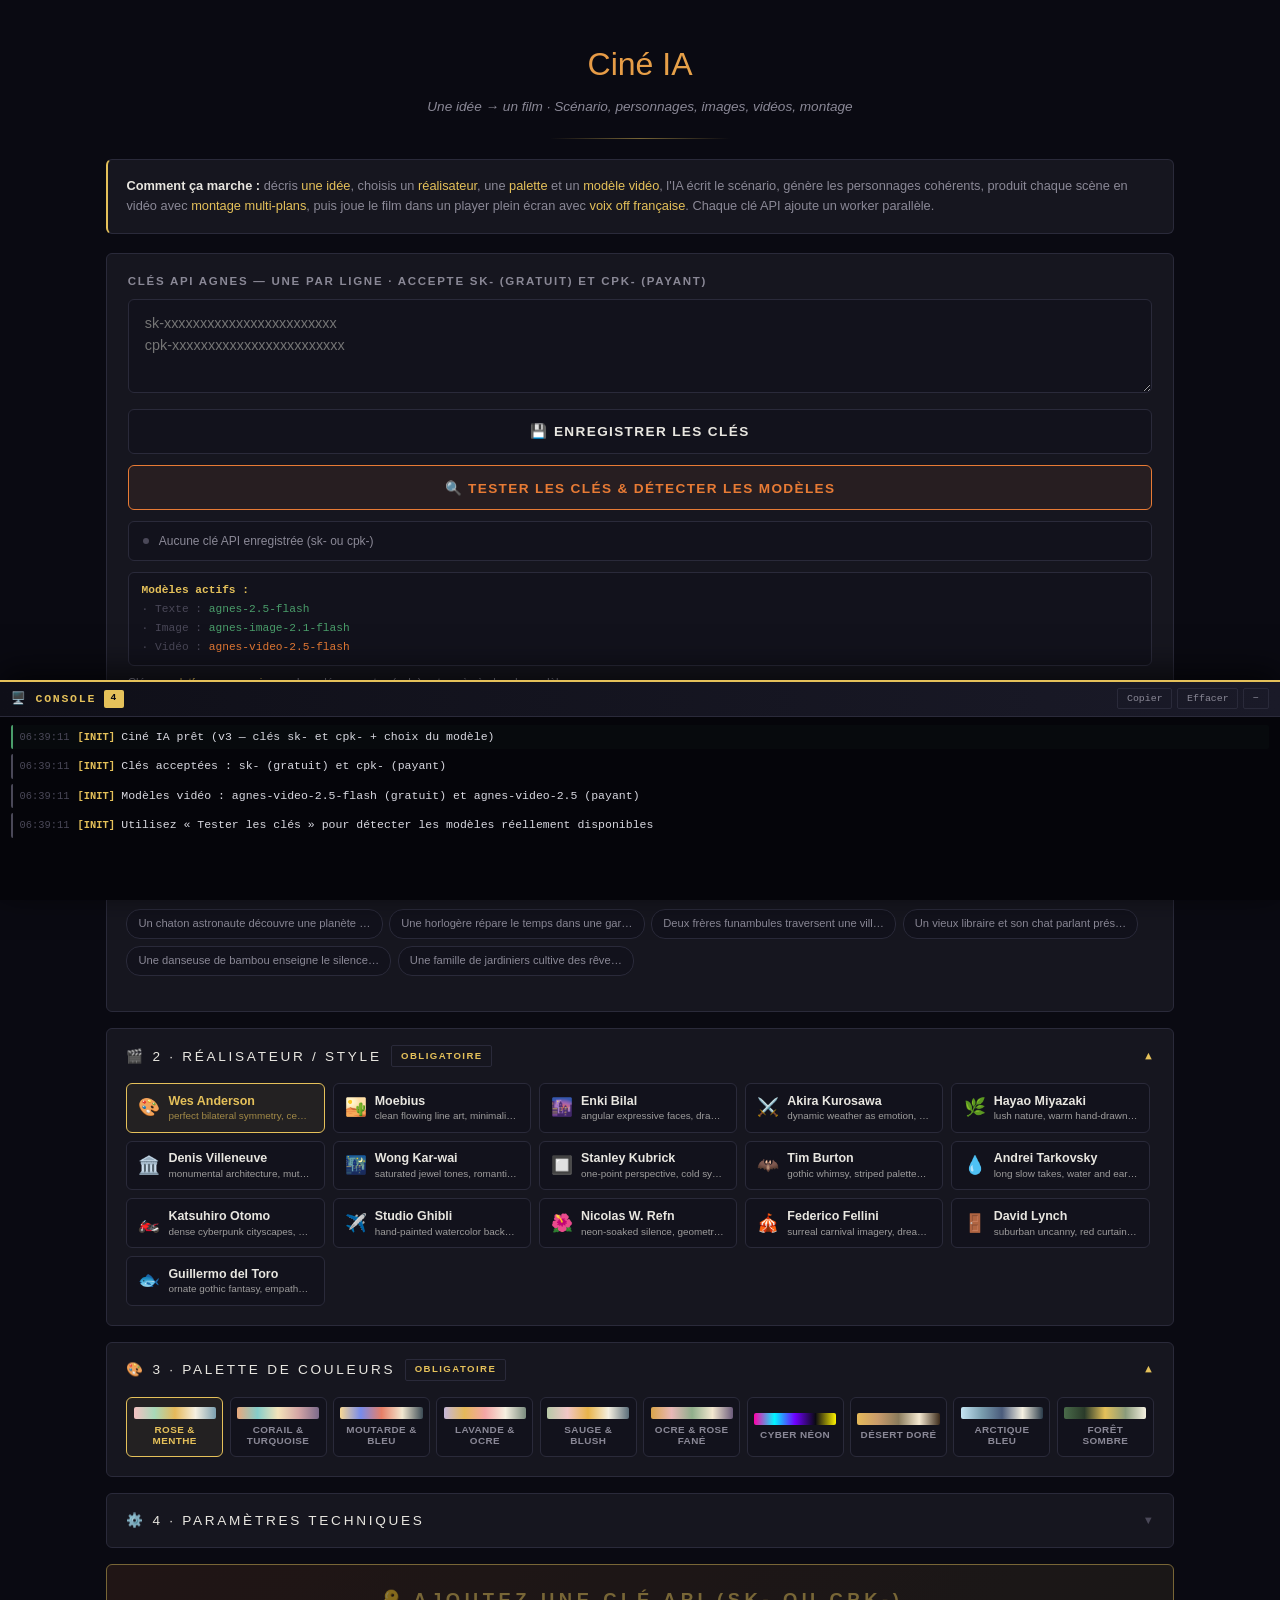
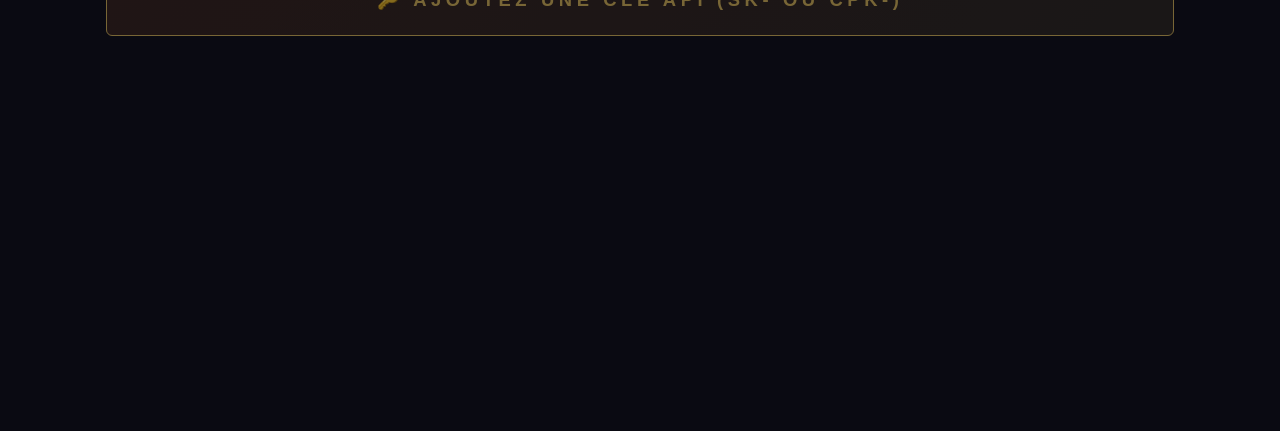
==== commit e9e5b06e: "Update index.html" ====
--- a/index.html
+++ b/index.html
@@ -71,6 +71,12 @@
 select{width:100%;padding:.8rem .95rem;border-radius:var(--r);border:1px solid var(--border);background:var(--bg2);color:var(--ink);font-size:.88rem;appearance:none;background-image:url("data:image/svg+xml;utf8,<svg xmlns='http://www.w3.org/2000/svg' width='10' height='6' viewBox='0 0 10 6'><path fill='%23e5c15a' d='M0 0l5 6 5-6z'/></svg>");background-repeat:no-repeat;background-position:right .95rem center;background-size:10px;font-family:inherit}
 select:focus{outline:none;border-color:var(--acc)}
 select option{background:var(--bg2);color:var(--ink)}
+.model-choice{display:grid;grid-template-columns:repeat(auto-fit,minmax(150px,1fr));gap:.5rem;margin-bottom:.7rem}
+.model-opt{padding:.7rem .8rem;border-radius:var(--r);border:1px solid var(--border);background:var(--bg2);cursor:pointer;transition:all .2s;text-align:center}
+.model-opt:hover{border-color:var(--faint);background:var(--bg3)}
+.model-opt.selected{border-color:var(--acc);background:rgba(229,193,90,.06);color:var(--acc)}
+.model-opt .mo-name{font-size:.78rem;font-weight:700;font-family:var(--fm);line-height:1.2;word-break:break-all}
+.model-opt .mo-desc{font-size:.62rem;opacity:.7;margin-top:.25rem;line-height:1.3}
 .palette-row{display:flex;gap:.4rem;flex-wrap:wrap}
 .palette-btn{flex:1;min-width:90px;padding:.6rem .4rem;border-radius:var(--r);border:1px solid var(--border);background:var(--bg2);color:var(--dim);font-size:.62rem;font-weight:600;letter-spacing:.04em;text-transform:uppercase;cursor:pointer;transition:all .2s;text-align:center;font-family:inherit}
 .palette-btn:hover{border-color:var(--faint);color:var(--ink)}
@@ -152,9 +158,11 @@
 .hidden{display:none!important}
 .voice-toggle{display:flex;align-items:center;gap:.5rem;margin-top:.6rem;font-size:.75rem;color:var(--dim)}
 .voice-toggle input{width:auto;margin:0;accent-color:var(--acc)}
-.model-info{font-size:.7rem;font-family:var(--fm);color:var(--faint);padding:.4rem .7rem;background:var(--bg2);border:1px solid var(--border);border-radius:var(--r);margin-top:.5rem;line-height:1.6}
+.model-info{font-size:.7rem;font-family:var(--fm);color:var(--faint);padding:.5rem .8rem;background:var(--bg2);border:1px solid var(--border);border-radius:var(--r);margin-top:.5rem;line-height:1.7}
 .model-info strong{color:var(--acc)}
-@media(max-width:480px){h1{font-size:1.55rem}.videos-grid{grid-template-columns:1fr}body{padding-bottom:26rem}.debug-panel{height:200px}.status-bar{bottom:210px}.director-grid{grid-template-columns:1fr}}
+.model-info .ml-ok{color:var(--ok)}
+.model-info .ml-paid{color:var(--acc2)}
+@media(max-width:480px){h1{font-size:1.55rem}.videos-grid{grid-template-columns:1fr}body{padding-bottom:26rem}.debug-panel{height:200px}.status-bar{bottom:210px}.director-grid{grid-template-columns:1fr}.model-choice{grid-template-columns:1fr}}
 </style>
 </head>
 <body>
@@ -165,23 +173,23 @@
 </header>
 
 <div class="banner">
-<strong>Comment ça marche :</strong> décris <span class="hl">une idée</span>, choisis un <span class="hl">réalisateur</span> et une <span class="hl">palette</span>, l'IA écrit le scénario, génère les personnages cohérents, produit chaque scène en vidéo avec <span class="hl">montage multi-plans</span>, puis joue le film dans un player plein écran avec <span class="hl">voix off française</span>. Chaque clé API ajoute un worker parallèle.
+<strong>Comment ça marche :</strong> décris <span class="hl">une idée</span>, choisis un <span class="hl">réalisateur</span>, une <span class="hl">palette</span> et un <span class="hl">modèle vidéo</span>, l'IA écrit le scénario, génère les personnages cohérents, produit chaque scène en vidéo avec <span class="hl">montage multi-plans</span>, puis joue le film dans un player plein écran avec <span class="hl">voix off française</span>. Chaque clé API ajoute un worker parallèle.
 </div>
 
 <div class="panel" id="api-panel">
-<label class="label">Clés API Agnes — une par ligne (chaque clé multiplie le débit)</label>
-<textarea id="api-keys-input" placeholder="sk-xxxxxxxxxxxxxxxxxxxxxxxx&#10;sk-yyyyyyyyyyyyyyyyyyyyyyyy" rows="3" spellcheck="false" autocomplete="off"></textarea>
-<button type="button" class="btn" id="api-save-btn">Enregistrer les clés</button>
-<button type="button" class="btn btn-test" id="api-test-btn">🔍 Tester les clés (modèles disponibles)</button>
+<label class="label">Clés API Agnes — une par ligne · accepte sk- (gratuit) et cpk- (payant)</label>
+<textarea id="api-keys-input" placeholder="sk-xxxxxxxxxxxxxxxxxxxxxxxx&#10;cpk-xxxxxxxxxxxxxxxxxxxxxxxx" rows="3" spellcheck="false" autocomplete="off"></textarea>
+<button type="button" class="btn" id="api-save-btn">💾 Enregistrer les clés</button>
+<button type="button" class="btn btn-test" id="api-test-btn">🔍 Tester les clés & détecter les modèles</button>
 <div class="status" id="api-status-line"><span class="dot"></span><span id="api-status-text">Aucune clé API enregistrée</span></div>
 <div class="keys-list" id="api-keys-status"></div>
 <div class="model-info" id="model-info">
-<strong>Modèles utilisés :</strong><br>
-· Texte : <span style="color:var(--acc);">agnes-2.5-flash</span><br>
-· Image : <span style="color:var(--acc);">agnes-image-2.1-flash</span><br>
-· Vidéo : <span style="color:var(--acc2);" id="video-model-display">agnes-video-2.5-flash</span> <span style="color:var(--ok);">✓ corrigé</span>
-</div>
-<div class="hint">Clés gratuites sur <a href="https://platform.agnes-ai.com" target="_blank">platform.agnes-ai.com</a> · N clés = N vidéos en parallèle</div>
+<strong>Modèles actifs :</strong><br>
+· Texte : <span class="ml-ok">agnes-2.5-flash</span><br>
+· Image : <span class="ml-ok">agnes-image-2.1-flash</span><br>
+· Vidéo : <span class="ml-paid" id="video-model-display">agnes-video-2.5-flash</span> <span id="video-model-badge"></span>
+</div>
+<div class="hint">Clés sur <a href="https://platform.agnes-ai.com" target="_blank">platform.agnes-ai.com</a> · Les clés payantes (cpk-) ont accès à plus de modèles</div>
 </div>
 
 <div class="section open" id="section-idea">
@@ -224,6 +232,26 @@
 <span class="chevron">▼</span>
 </div>
 <div class="section-body"><div class="section-content">
+
+<div class="row">
+<label class="label">Modèle vidéo</label>
+<div class="model-choice" id="model-choice">
+  <div class="model-opt" data-model="auto">
+    <div class="mo-name">Auto</div>
+    <div class="mo-desc">Détecte le meilleur modèle disponible selon votre clé</div>
+  </div>
+  <div class="model-opt selected" data-model="agnes-video-2.5-flash">
+    <div class="mo-name">2.5-flash</div>
+    <div class="mo-desc">Rapide, gratuit, 720P, qualité standard</div>
+  </div>
+  <div class="model-opt" data-model="agnes-video-2.5">
+    <div class="mo-name">2.5</div>
+    <div class="mo-desc">Complet, payant, jusqu'à 2K, haute qualité</div>
+  </div>
+</div>
+<div class="hint" id="model-hint">Mode actuel : <strong id="model-hint-name">agnes-video-2.5-flash</strong></div>
+</div>
+
 <div class="row">
 <label class="label">Nombre de scènes</label>
 <select id="scene-count-select">
@@ -331,29 +359,32 @@
 
 <script>
 // ══════════════════════════════════════════════════════════════════
-// CONFIGURATION — MODÈLES CORRIGÉS
+// CONFIGURATION — MODÈLES CORRIGÉS + SUPPORT CLÉS PAYANTES
 // ══════════════════════════════════════════════════════════════════
 const API_BASE = 'https://apihub.agnes-ai.com/v1';
 const POLL_BASE = 'https://apihub.agnes-ai.com/agnesapi';
 const MODEL_TEXT = 'agnes-2.5-flash';
 const MODEL_IMAGE = 'agnes-image-2.1-flash';
 
-// ⚡ MODÈLE VIDÉO CORRIGÉ — agnes-video-v2.0 est obsolète
-// Ordre de préférence : flash (rapide/gratuit) puis complet (payant, haute qualité)
+// Modèles vidéo disponibles
 const VIDEO_MODELS = [
-  { id: 'agnes-video-2.5-flash', name: 'agnes-video-2.5-flash', quality: 'flash', paid: false },
-  { id: 'agnes-video-2.5',       name: 'agnes-video-2.5',       quality: 'full',  paid: true  }
+  { id: 'agnes-video-2.5-flash', label: '2.5-flash', quality: 'flash', paid: false, desc: 'Rapide, 720P' },
+  { id: 'agnes-video-2.5',       label: '2.5',       quality: 'full',  paid: true,  desc: 'Complet, jusqu\'à 2K' }
 ];
-let MODEL_VIDEO = VIDEO_MODELS[0].id; // Modèle actif
+let MODEL_VIDEO = 'agnes-video-2.5-flash';    // modèle actif
+let USER_MODEL_CHOICE = 'agnes-video-2.5-flash'; // choix utilisateur (peut être 'auto')
+
 const FRAME_RATE = 24;
-
 const VIDEO_FIRST_POLL_DELAY_SEC = 60;
 const VIDEO_POLL_INTERVALS = [8, 8, 12, 12, 20, 20, 25];
 const VIDEO_MAX_POLL_ATTEMPTS = 100;
 
-const API_KEYS_STORAGE = 'cine_ia_api_keys_v2';
+const API_KEYS_STORAGE = 'cine_ia_api_keys_v3';
 const DEBUG_MAX = 800;
 const SCENE_DURATION_FRAMES_DEFAULT = 145;
+
+// Préfixes de clés acceptés
+const KEY_PREFIXES = ['sk-', 'cpk-'];
 
 // ══════════════════════════════════════════════════════════════════
 // CATALOGUES
@@ -420,7 +451,8 @@
   playRAF: null,
   voiceEnabled: true,
   currentUtterance: null,
-  workingPollUrlBuilder: null
+  workingPollUrlBuilder: null,
+  availableModels: []
 };
 
 // ══════════════════════════════════════════════════════════════════
@@ -455,14 +487,45 @@
 function toggleDebugCollapse(){const p=document.getElementById('debug-panel');const b=document.getElementById('debug-collapse-btn');if(!p||!b)return;debugCollapsed=!debugCollapsed;p.classList.toggle('collapsed',debugCollapsed);b.textContent=debugCollapsed?'+':'−'}
 
 // ══════════════════════════════════════════════════════════════════
-// MULTI-CLÉS API (avec support payant)
-// ══════════════════════════════════════════════════════════════════
-function getStoredKeys(){try{const raw=localStorage.getItem(API_KEYS_STORAGE);if(!raw)return[];const arr=JSON.parse(raw);if(!Array.isArray(arr))return[];return arr.filter(k=>typeof k==='string'&&k.trim().length>0)}catch(e){return[]}}
+// MULTI-CLÉS API (sk- gratuit ET cpk- payant)
+// ══════════════════════════════════════════════════════════════════
+function isValidKeyFormat(k){
+  if(!k||typeof k!=='string')return false;
+  return KEY_PREFIXES.some(p=>k.startsWith(p));
+}
+function isPaidKey(k){
+  return k&&k.startsWith('cpk-');
+}
+function getStoredKeys(){try{const raw=localStorage.getItem(API_KEYS_STORAGE);if(!raw)return[];const arr=JSON.parse(raw);if(!Array.isArray(arr))return[];return arr.filter(k=>typeof k==='string'&&k.trim().length>0&&isValidKeyFormat(k.trim()))}catch(e){return[]}}
 function setStoredKeys(keys){try{localStorage.setItem(API_KEYS_STORAGE,JSON.stringify(keys))}catch(e){}}
-function refreshKeyPool(){const stored=getStoredKeys();const old=state.keyPool||[];state.keyPool=stored.map(k=>{const ex=old.find(p=>p.key===k);return ex||{key:k,lastUsed:0,cooldownUntil:0,active:true,errorCount:0,isPaid:false}})}
+function refreshKeyPool(){const stored=getStoredKeys();const old=state.keyPool||[];state.keyPool=stored.map(k=>{const ex=old.find(p=>p.key===k);return ex||{key:k,lastUsed:0,cooldownUntil:0,active:true,errorCount:0,isPaid:isPaidKey(k)}})}
 function hasActiveKey(){return state.keyPool.some(k=>k.active)}
-function getReadyKey(){const now=Date.now();const active=state.keyPool.filter(k=>k.active);if(active.length===0)return{key:null,waitMs:0};const ready=active.filter(k=>!k.cooldownUntil||k.cooldownUntil<=now);if(ready.length===0){const soonest=active.reduce((a,b)=>(a.cooldownUntil||0)<(b.cooldownUntil||0)?a:b);return{key:null,waitMs:Math.max(1000,(soonest.cooldownUntil||0)-now)}}ready.sort((a,b)=>(a.lastUsed||0)-(b.lastUsed||0));return{key:ready[0],waitMs:0}}
-async function acquireKey(label){while(true){if(state.stopRequested)throw new Error('Arrêt demandé');const{key,waitMs}=getReadyKey();if(key){key.lastUsed=Date.now();return key}if(waitMs===0)throw new Error('Aucune clé API active');debugLog('warn',label,'Toutes les clés en cooldown — attente '+Math.round(waitMs/1000)+'s');setStatus('Toutes les clés en cooldown — attente '+Math.round(waitMs/1000)+'s');await sleep(waitMs)}}
+function getReadyKey(){
+  const now=Date.now();
+  const active=state.keyPool.filter(k=>k.active);
+  if(active.length===0)return{key:null,waitMs:0};
+  const ready=active.filter(k=>!k.cooldownUntil||k.cooldownUntil<=now);
+  if(ready.length===0){
+    const soonest=active.reduce((a,b)=>(a.cooldownUntil||0)<(b.cooldownUntil||0)?a:b);
+    return{key:null,waitMs:Math.max(1000,(soonest.cooldownUntil||0)-now)};
+  }
+  // Priorité aux clés payantes
+  const paid=ready.filter(k=>k.isPaid);
+  const pool=paid.length>0?paid:ready;
+  pool.sort((a,b)=>(a.lastUsed||0)-(b.lastUsed||0));
+  return{key:pool[0],waitMs:0};
+}
+async function acquireKey(label){
+  while(true){
+    if(state.stopRequested)throw new Error('Arrêt demandé');
+    const{key,waitMs}=getReadyKey();
+    if(key){key.lastUsed=Date.now();return key}
+    if(waitMs===0)throw new Error('Aucune clé API active');
+    debugLog('warn',label,'Toutes les clés en cooldown — attente '+Math.round(waitMs/1000)+'s');
+    setStatus('Toutes les clés en cooldown — attente '+Math.round(waitMs/1000)+'s');
+    await sleep(waitMs);
+  }
+}
 
 function renderKeysStatus(){
   const el=document.getElementById('api-keys-status');
@@ -471,11 +534,11 @@
   const now=Date.now();
   el.innerHTML=state.keyPool.map((k,i)=>{
     let s;
-    if(k.isPaid)s='<span class="key-state paid">Payante</span>';
-    else if(!k.active)s='<span class="key-state dead">Inactive</span>';
+    if(!k.active)s='<span class="key-state dead">Inactive</span>';
     else if(k.cooldownUntil>now){const sec=Math.ceil((k.cooldownUntil-now)/1000);s='<span class="key-state cool">Cooldown '+sec+'s</span>'}
+    else if(k.isPaid)s='<span class="key-state paid">Payante</span>';
     else s='<span class="key-state">Active</span>';
-    return '<div class="key-row"><span class="key-id">#'+(i+1)+' · '+esc(k.key.slice(0,8))+'…'+esc(k.key.slice(-4))+'</span>'+s+'</div>';
+    return '<div class="key-row"><span class="key-id">#'+(i+1)+' · '+esc(k.key.slice(0,9))+'…'+esc(k.key.slice(-4))+'</span>'+s+'</div>';
   }).join('');
 }
 
@@ -483,79 +546,111 @@
   const input=document.getElementById('api-keys-input');
   if(!input)return;
   const keys=input.value.split(/\r?\n/).map(l=>l.trim()).filter(l=>l.length>0);
-  const valid=keys.filter(k=>k.startsWith('sk-'));
-  const invalid=keys.filter(k=>!k.startsWith('sk-'));
-  if(invalid.length>0){if(!confirm(invalid.length+' clé(s) ne commencent pas par "sk-". Les ignorer ?'))return}
+  const valid=keys.filter(k=>isValidKeyFormat(k));
+  const invalid=keys.filter(k=>!isValidKeyFormat(k));
+  if(invalid.length>0){
+    const ex=invalid[0].slice(0,12);
+    const msg=invalid.length+' clé(s) refusée(s) — les clés doivent commencer par sk- ou cpk-.\n\nExemple de clé refusée : "'+ex+'…"\n\nContinuer avec '+valid.length+' clé(s) valide(s) ?';
+    if(!confirm(msg))return;
+  }
+  if(valid.length===0){
+    showToast('Aucune clé valide (sk- ou cpk- requis)','error',4000);
+    return;
+  }
   setStoredKeys(valid);
   refreshKeyPool();
   updateApiPanel();
-  if(valid.length===0)showToast('Aucune clé valide','warn');
-  else showToast(valid.length+' clé(s) enregistrée(s) ✓','success');
-  debugLog('success','CLÉS',valid.length+' clé(s) active(s)');
+  const paidCount=valid.filter(isPaidKey).length;
+  const freeCount=valid.length-paidCount;
+  showToast(valid.length+' clé(s) enregistrée(s) · '+paidCount+' payante(s) + '+freeCount+' gratuite(s)','success',3500);
+  debugLog('success','CLÉS',valid.length+' clé(s) actives · '+paidCount+' payante(s) · '+freeCount+' gratuite(s)');
 }
 
 async function testKeysAndModels(){
-  if(state.keyPool.length===0){showToast('Ajoutez au moins une clé','warn');return}
-  debugLog('state','TEST','Test des clés et des modèles disponibles…');
-  setStatus('Test des clés et modèles…');
-  const key=state.keyPool[0];
+  if(state.keyPool.length===0){showToast('Enregistrez d\'abord au moins une clé','warn');return}
+  debugLog('state','TEST','Test des clés et modèles disponibles…');
+  setStatus('Test en cours…');
+  // Utiliser en priorité la première clé payante
+  const testKey=state.keyPool.find(k=>k.isPaid)||state.keyPool[0];
+  debugLog('info','TEST','Clé utilisée : '+testKey.key.slice(0,9)+'… ('+(testKey.isPaid?'payante':'gratuite')+')');
   try{
-    // Test /v1/models pour lister les modèles
-    const res=await fetch(API_BASE+'/models',{method:'GET',headers:{'Authorization':'Bearer '+key.key}});
+    const res=await fetch(API_BASE+'/models',{method:'GET',headers:{'Authorization':'Bearer '+testKey.key}});
+    debugLog('response','MODELS','HTTP '+res.status);
     if(res.ok){
       const data=await res.json();
       const models=(data.data||[]).map(m=>m.id);
-      debugLog('success','MODELS','Modèles disponibles',models);
-      const hasFlash=models.some(m=>m.includes('video-2.5-flash'));
-      const hasFull=models.some(m=>m.includes('video-2.5')&&!m.includes('flash'));
-      if(hasFlash){
-        MODEL_VIDEO='agnes-video-2.5-flash';
-        key.isPaid=false;
-        document.getElementById('video-model-display').textContent='agnes-video-2.5-flash';
-        showToast('Modèle flash disponible ✓ (gratuit)','success',3500);
-      }else if(hasFull){
-        MODEL_VIDEO='agnes-video-2.5';
-        key.isPaid=true;
-        document.getElementById('video-model-display').textContent='agnes-video-2.5';
-        showToast('Modèle complet disponible ✓ (payant)','success',3500);
+      state.availableModels=models;
+      debugLog('success','MODELS',models.length+' modèles disponibles',models);
+      const hasFlash=models.some(m=>m.includes('video-2.5-flash')||m.includes('video-v2.5-flash'));
+      const hasFull=models.some(m=>m.match(/video-2\.5(?!.*flash)/)||m.match(/video-v2\.5(?!.*flash)/));
+      const has25Any=models.some(m=>m.includes('video-2.5')||m.includes('video-v2.5'));
+      let detected='agnes-video-2.5-flash';
+      if(hasFull&&testKey.isPaid)detected='agnes-video-2.5';
+      else if(hasFlash)detected='agnes-video-2.5-flash';
+      else if(has25Any)detected='agnes-video-2.5';
+      // Ne pas écraser le choix utilisateur sauf en mode 'auto'
+      if(USER_MODEL_CHOICE==='auto'){
+        MODEL_VIDEO=detected;
+        document.getElementById('video-model-display').textContent=detected;
+        updateModelBadge();
+      }
+      const videoModels=models.filter(m=>m.toLowerCase().includes('video'));
+      showToast('Clé valide ✓ · '+videoModels.length+' modèle(s) vidéo détecté(s)','success',4000);
+      debugLog('success','TEST','Modèle recommandé : '+detected+' · modèles vidéo : '+videoModels.join(', '));
+    }else{
+      const err=await res.text();
+      debugLog('error','TEST','HTTP '+res.status, err.slice(0,500));
+      if(res.status===401||res.status===403){
+        showToast('Clé refusée (HTTP '+res.status+') — vérifiez-la','error',4000);
       }else{
-        showToast('Aucun modèle vidéo 2.5 trouvé','error',4000);
+        showToast('Erreur HTTP '+res.status+' lors du test','warn',4000);
       }
-      debugLog('info','MODELS','Modèle vidéo actif : '+MODEL_VIDEO);
-    }else{
-      debugLog('warn','MODELS','/v1/models indisponible (HTTP '+res.status+')');
-      // Fallback : tester directement le flash
-      MODEL_VIDEO='agnes-video-2.5-flash';
-      showToast('Test direct sur flash par défaut','warn');
     }
-    renderKeysStatus();
     updateApiPanel();
   }catch(e){
-    debugLog('warn','TEST','Erreur test : '+e.message+' — on garde flash par défaut');
+    debugLog('error','TEST','Erreur réseau : '+e.message);
+    showToast('Test impossible : '+e.message.slice(0,60),'error',4000);
   }
   setStatus('Test terminé');
   await sleep(1500);
   setStatus(null);
 }
 
+function updateModelBadge(){
+  const badge=document.getElementById('video-model-badge');
+  if(!badge)return;
+  if(MODEL_VIDEO==='agnes-video-2.5-flash'){
+    badge.textContent='';
+    badge.className='';
+  }else if(MODEL_VIDEO==='agnes-video-2.5'){
+    badge.textContent='· payant';
+    badge.className='ml-paid';
+  }
+}
+
 function updateApiPanel(){
-  const panel=document.getElementById('api-panel');const input=document.getElementById('api-keys-input');
-  const line=document.getElementById('api-status-line');const text=document.getElementById('api-status-text');
+  const panel=document.getElementById('api-panel');
+  const input=document.getElementById('api-keys-input');
+  const line=document.getElementById('api-status-line');
+  const text=document.getElementById('api-status-text');
   if(!panel||!input||!line||!text)return;
   refreshKeyPool();
   const n=state.keyPool.length;
   const paidCount=state.keyPool.filter(k=>k.isPaid).length;
+  const freeCount=n-paidCount;
+  panel.classList.remove('ok','paid');
+  line.classList.remove('ok','paid');
   if(n>0){
-    panel.classList.add('ok');
-    if(paidCount>0)panel.classList.add('paid');
-    line.classList.add('ok');
-    text.textContent=n+' clé(s) active(s) · parallélisme vidéo : '+n+(paidCount>0?' · '+paidCount+' payante(s)':'');
+    if(paidCount>0){
+      panel.classList.add('paid');line.classList.add('paid');
+      text.textContent='✓ '+n+' clé(s) · '+paidCount+' payante(s) + '+freeCount+' gratuite(s) · parallélisme : '+n;
+    }else{
+      panel.classList.add('ok');line.classList.add('ok');
+      text.textContent='✓ '+n+' clé(s) gratuite(s) · parallélisme : '+n;
+    }
     input.value=state.keyPool.map(k=>k.key).join('\n');
   }else{
-    panel.classList.remove('ok');
-    panel.classList.remove('paid');
-    line.classList.remove('ok');
-    text.textContent='Aucune clé API enregistrée';
+    text.textContent='Aucune clé API enregistrée (sk- ou cpk-)';
     input.value='';
   }
   renderKeysStatus();
@@ -563,7 +658,7 @@
 }
 
 // ══════════════════════════════════════════════════════════════════
-// API FETCH — multi-clés + backoff
+// API FETCH
 // ══════════════════════════════════════════════════════════════════
 async function apiFetch(url,options,label,maxAttempts){
   options=options||{};label=label||'API';
@@ -576,7 +671,7 @@
     try{keyObj=await acquireKey(label)}catch(e){throw e}
 
     const method=options.method||'GET';
-    debugLog('api','REQ '+label,method+' '+url+' · clé #'+(state.keyPool.indexOf(keyObj)+1)+' '+keyObj.key.slice(-4)+' (essai '+(attempt+1)+'/'+maxAttempts+')');
+    debugLog('api','REQ '+label,method+' '+url+' · clé #'+(state.keyPool.indexOf(keyObj)+1)+' '+keyObj.key.slice(-4)+(keyObj.isPaid?' [payante]':' [gratuite]')+' (essai '+(attempt+1)+'/'+maxAttempts+')');
 
     const headers=Object.assign({},options.headers||{},{'Authorization':'Bearer '+keyObj.key});
     const finalOptions=Object.assign({},options,{headers});
@@ -591,13 +686,11 @@
       debugLog('response','RÉP '+label,'HTTP '+res.status+' en '+dt+'ms · clé '+keyObj.key.slice(-4),errorText||undefined);
       if(res.ok){keyObj.errorCount=0;return res}
 
-      // Détection du modèle non trouvé → on peut tenter l'autre modèle
-      if(res.status===400||res.status===404){
-        if(errorText.includes('model_not_found')||errorText.includes('No available channel')){
-          debugLog('error','MODÈLE','Modèle '+MODEL_VIDEO+' indisponible');
-          const err=new Error('MODEL_NOT_AVAILABLE');
-          err.status=res.status;err.body=errorText;throw err;
-        }
+      // Cas modèle indisponible
+      if((res.status===400||res.status===404)&&(errorText.includes('model_not_found')||errorText.includes('No available channel'))){
+        debugLog('error','MODÈLE','Modèle '+MODEL_VIDEO+' indisponible');
+        const err=new Error('MODEL_NOT_AVAILABLE');
+        err.status=res.status;err.body=errorText;throw err;
       }
 
       if([401,403].includes(res.status)){
@@ -699,7 +792,7 @@
 async function createVideoTaskWithModel(prompt,imageUrl,duration,modelId){
   const body={model:modelId,prompt:sanitizeForApi(prompt),num_frames:duration,frame_rate:FRAME_RATE};
   if(imageUrl)body.image=imageUrl;
-  debugLog('ai','PROMPT VIDÉO ['+modelId+']','Envoyé ('+body.prompt.length+' chars)',body.prompt.slice(0,400)+'…');
+  debugLog('ai','PROMPT VIDÉO ['+modelId+']','Envoyé ('+body.prompt.length+' chars)');
   const res=await apiFetch(API_BASE+'/videos',{method:'POST',headers:{'Content-Type':'application/json'},body:JSON.stringify(body)},'Video',3);
   const data=await res.json();
   const compositeId=data.video_id||data.id||data.task_id;
@@ -709,31 +802,28 @@
   return {compositeId,innerId,raw:data,model:modelId};
 }
 
-// Création vidéo avec fallback automatique entre les modèles 2.5
 async function createVideoTask(prompt,imageUrl,duration){
   let lastErr=null;
-  // Tenter d'abord le modèle actif
-  try{
-    return await createVideoTaskWithModel(prompt,imageUrl,duration,MODEL_VIDEO);
-  }catch(e){
-    if(e.message==='MODEL_NOT_AVAILABLE'||e.status===400||e.status===404){
-      debugLog('warn','MODÈLE','Modèle '+MODEL_VIDEO+' indisponible → fallback');
-      lastErr=e;
-    }else throw e;
-  }
-  // Essayer les autres modèles de la liste
-  for(const m of VIDEO_MODELS){
-    if(m.id===MODEL_VIDEO)continue;
+  // Ordre de tentative : modèle actif en premier, puis les autres
+  const modelsToTry=[MODEL_VIDEO,...VIDEO_MODELS.map(m=>m.id).filter(id=>id!==MODEL_VIDEO)];
+  for(const modelId of modelsToTry){
     try{
-      debugLog('info','MODÈLE','Tentative avec '+m.id+'…');
-      const result=await createVideoTaskWithModel(prompt,imageUrl,duration,m.id);
-      MODEL_VIDEO=m.id;
-      document.getElementById('video-model-display').textContent=m.id;
-      showToast('Bascule sur '+m.id,'warn',3000);
+      debugLog('info','MODÈLE','Tentative avec '+modelId+'…');
+      const result=await createVideoTaskWithModel(prompt,imageUrl,duration,modelId);
+      if(modelId!==MODEL_VIDEO){
+        MODEL_VIDEO=modelId;
+        document.getElementById('video-model-display').textContent=modelId;
+        updateModelBadge();
+        showToast('Bascule sur '+modelId,'warn',3000);
+      }
       return result;
-    }catch(e2){
-      debugLog('warn','MODÈLE',m.id+' échoué : '+e2.message);
-      lastErr=e2;
+    }catch(e){
+      if(e.message==='MODEL_NOT_AVAILABLE'||e.status===400||e.status===404){
+        debugLog('warn','MODÈLE',modelId+' indisponible → modèle suivant');
+        lastErr=e;
+        continue;
+      }
+      throw e;
     }
   }
   throw lastErr||new Error('Aucun modèle vidéo disponible');
@@ -754,17 +844,6 @@
   return ids.filter(x=>{if(seen.has(x.value))return false;seen.add(x.value);return true});
 }
 
-// Construction des URLs de polling avec le bon nom de modèle
-function buildPollBuilders(){
-  const modelName=MODEL_VIDEO;
-  return [
-    {name:'agnesapi',   build:(id)=>POLL_BASE+'?video_id='+encodeURIComponent(id)+'&model_name='+encodeURIComponent(modelName)},
-    {name:'v1-rest',    build:(id)=>API_BASE+'/videos/'+encodeURIComponent(id)},
-    {name:'v1-status',  build:(id)=>API_BASE+'/videos/'+encodeURIComponent(id)+'/status'},
-    {name:'v1-model',   build:(id)=>API_BASE+'/videos/'+encodeURIComponent(id)+'?model_name='+encodeURIComponent(modelName)}
-  ];
-}
-
 async function pollVideo(videoIdObj,onProgress){
   const candidates=buildIdCandidates(videoIdObj);
   if(candidates.length===0)throw new Error('Aucun ID vidéo exploitable');
@@ -772,7 +851,12 @@
   let rem=minWait;
   while(rem>0){if(state.stopRequested)throw new Error('Arrêt demandé');onProgress('Préparation — '+rem+'s');await sleep(1000);rem--}
   let working={builder:state.workingPollUrlBuilder||null,id:null};
-  const pollBuilders=buildPollBuilders();
+  const pollBuilders=[
+    {name:'agnesapi',   build:(id)=>POLL_BASE+'?video_id='+encodeURIComponent(id)+'&model_name='+encodeURIComponent(MODEL_VIDEO)},
+    {name:'v1-rest',    build:(id)=>API_BASE+'/videos/'+encodeURIComponent(id)},
+    {name:'v1-status',  build:(id)=>API_BASE+'/videos/'+encodeURIComponent(id)+'/status'},
+    {name:'v1-model',   build:(id)=>API_BASE+'/videos/'+encodeURIComponent(id)+'?model_name='+encodeURIComponent(MODEL_VIDEO)}
+  ];
   for(let attempt=0;attempt<VIDEO_MAX_POLL_ATTEMPTS;attempt++){
     if(state.stopRequested)throw new Error('Arrêt demandé');
     if(attempt>0){const idx=Math.min(attempt-1,VIDEO_POLL_INTERVALS.length-1);let r=VIDEO_POLL_INTERVALS[idx];while(r>0){if(state.stopRequested)throw new Error('Arrêt demandé');onProgress('Création — '+r+'s');await sleep(1000);r--}}
@@ -786,7 +870,7 @@
       try{
         const res=await apiFetch(url,{method:'GET'},'Polling',2);
         const d=await res.json();
-        if(!working.builder||!working.id){working.builder=ap.builder;working.id=ap.id;state.workingPollUrlBuilder=ap.builder;debugLog('success','POLLING','Endpoint validé : '+ap.builder.name+' · '+ap.idLabel)}
+        if(!working.builder||!working.id){working.builder=ap.builder;working.id=ap.id;state.workingPollUrlBuilder=ap.builder;debugLog('success','POLLING','Endpoint validé : '+ap.builder.name)}
         got=true;
         const status=d.status||'unknown';const progress=d.progress||0;
         onProgress('Création — '+progress+'%');
@@ -796,9 +880,9 @@
       }catch(e){
         if(e.message==='Arrêt demandé')throw e;
         lastError=e;
-        if(e.status===404){debugLog('warn','POLLING','404 sur '+ap.builder.name+' → essaie autre endpoint');continue}
+        if(e.status===404)continue;
         if(e.status===401||e.status===403)continue;
-        debugLog('warn','POLLING','Erreur '+ap.builder.name+' : '+e.message);break;
+        debugLog('warn','POLLING','Erreur : '+e.message);break;
       }
     }
     if(!got&&lastError)debugLog('warn','POLLING','Itération '+attempt+' sans 200');
@@ -838,9 +922,9 @@
   if(gen){
     gen.disabled=!hasKey||!hasIdea||state.isRunning;
     if(state.isRunning)gen.innerHTML='⏳ Génération en cours…<span style="display:block;font-size:.65rem;letter-spacing:.15em;color:var(--dim);margin-top:.4rem;font-weight:400;text-transform:none;">Ne fermez pas l\'onglet</span>';
-    else if(!hasKey)gen.innerHTML='🔑 Ajoutez au moins une clé API';
+    else if(!hasKey)gen.innerHTML='🔑 Ajoutez une clé API (sk- ou cpk-)';
     else if(!hasIdea)gen.innerHTML='💡 Décrivez votre idée (10 caractères min)';
-    else gen.innerHTML='▶ Générer le film<span style="display:block;font-size:.65rem;letter-spacing:.15em;color:var(--dim);margin-top:.4rem;font-weight:400;text-transform:none;">'+state.sceneCount+' scènes · '+Math.round(state.durationFrames/24)+'s · '+state.ratio+'</span>';
+    else gen.innerHTML='▶ Générer le film<span style="display:block;font-size:.65rem;letter-spacing:.15em;color:var(--dim);margin-top:.4rem;font-weight:400;text-transform:none;">'+state.sceneCount+' scènes · '+Math.round(state.durationFrames/24)+'s · '+MODEL_VIDEO+'</span>';
   }
   if(stop)stop.classList.toggle('visible',state.isRunning);
   if(play)play.disabled=!hasVideos||state.isPlayingFilm||state.isRunning;
@@ -868,6 +952,17 @@
   if(!row)return;
   row.innerHTML=IDEA_PRESETS.map(t=>'<div class="preset-chip" data-idea="'+esc(t)+'">'+esc(t.slice(0,42))+'…</div>').join('');
   row.querySelectorAll('[data-idea]').forEach(el=>{el.addEventListener('click',()=>{document.getElementById('idea-input').value=el.dataset.idea;updateButtons()})});
+}
+
+function renderModelChoice(){
+  const container=document.getElementById('model-choice');
+  if(!container)return;
+  container.querySelectorAll('.model-opt').forEach(el=>{
+    el.classList.toggle('selected',el.dataset.model===USER_MODEL_CHOICE);
+  });
+  const hint=document.getElementById('model-hint-name');
+  if(hint)hint.textContent=MODEL_VIDEO;
+  updateModelBadge();
 }
 
 function renderScript(){
@@ -880,7 +975,7 @@
   let html='';
   html+='<div class="script-title">📖 '+esc(s.title||'Sans titre')+'</div>';
   html+='<div class="script-logline">'+esc(s.logline||'')+'</div>';
-  html+='<div class="script-meta">🎬 Style : '+esc(director.name)+'<br>🎨 Palette : '+esc(palette.label)+'<br>🎭 Personnages : '+(s.characters||[]).length+' · Scènes : '+(s.scenes||[]).length+'</div>';
+  html+='<div class="script-meta">🎬 Style : '+esc(director.name)+'<br>🎨 Palette : '+esc(palette.label)+'<br>🎭 Personnages : '+(s.characters||[]).length+' · Scènes : '+(s.scenes||[]).length+' · Modèle vidéo : '+esc(MODEL_VIDEO)+'</div>';
   (s.scenes||[]).forEach((sc,i)=>{
     const ch=sc.character||{};
     html+='<div class="script-scene">';
@@ -1221,7 +1316,7 @@
   }catch(e){
     if(e.message==='Arrêt demandé'){setStatus('Arrêté');await sleep(1500);setStatus(null)}
     else if(e.message==='MODEL_NOT_AVAILABLE'){
-      debugLog('error','MODÈLE','Modèle vidéo indisponible — vérifiez vos clés');
+      debugLog('error','MODÈLE','Modèle vidéo indisponible');
       setStatus('Modèle vidéo indisponible');
       showToast('Modèle vidéo indisponible — cliquez sur « Tester les clés »','error',5000);
       await sleep(3500);setStatus(null);
@@ -1347,6 +1442,28 @@
   document.getElementById('duration-select').addEventListener('change',e=>{state.durationFrames=parseInt(e.target.value,10);updateButtons()});
   document.getElementById('ratio-select').addEventListener('change',e=>{state.ratio=e.target.value;updateButtons()});
 
+  // Choix du modèle
+  document.getElementById('model-choice').addEventListener('click',e=>{
+    const opt=e.target.closest('.model-opt');
+    if(!opt)return;
+    USER_MODEL_CHOICE=opt.dataset.model;
+    if(USER_MODEL_CHOICE==='auto'){
+      // Détection auto selon les modèles disponibles
+      if(state.availableModels.length>0){
+        const hasFull=state.availableModels.some(m=>m.match(/video-2\.5(?!.*flash)/)&&!m.includes('flash'));
+        MODEL_VIDEO=hasFull?'agnes-video-2.5':'agnes-video-2.5-flash';
+      }else{
+        MODEL_VIDEO='agnes-video-2.5-flash';
+      }
+    }else{
+      MODEL_VIDEO=USER_MODEL_CHOICE;
+    }
+    document.getElementById('video-model-display').textContent=MODEL_VIDEO;
+    renderModelChoice();
+    updateButtons();
+    debugLog('info','MODÈLE','Choix utilisateur : '+USER_MODEL_CHOICE+' → modèle actif : '+MODEL_VIDEO);
+  });
+
   document.getElementById('generate-btn').addEventListener('click',runPipeline);
   document.getElementById('stop-btn').addEventListener('click',()=>{state.stopRequested=true;stopTTS();debugLog('warn','STOP','Arrêt demandé');setStatus('Arrêt en cours…')});
 
@@ -1367,15 +1484,15 @@
   renderDirectors();
   renderPalettes();
   renderIdeaPresets();
+  renderModelChoice();
   initTTS();
   setInterval(renderKeysStatus,1000);
   updateButtons();
 
-  debugLog('success','INIT','Ciné IA prêt (v2 — modèle vidéo 2.5 corrigé)');
-  debugLog('info','INIT','Pipeline : IDÉE → SCÉNARIO → PERSONNAGES → IMAGES → VIDÉOS → PLAYER');
-  debugLog('info','INIT','Modèle vidéo actif : '+MODEL_VIDEO+' (fallback auto vers agnes-video-2.5 complet)');
-  debugLog('info','INIT',DIRECTORS.length+' réalisateurs · '+PALETTES.length+' palettes');
-  debugLog('info','INIT','Bouton « Tester les clés » disponible pour vérifier les modèles réellement accessibles');
+  debugLog('success','INIT','Ciné IA prêt (v3 — clés sk- et cpk- + choix du modèle)');
+  debugLog('info','INIT','Clés acceptées : sk- (gratuit) et cpk- (payant)');
+  debugLog('info','INIT','Modèles vidéo : agnes-video-2.5-flash (gratuit) et agnes-video-2.5 (payant)');
+  debugLog('info','INIT','Utilisez « Tester les clés » pour détecter les modèles réellement disponibles');
 })();
 </script>
 </body>
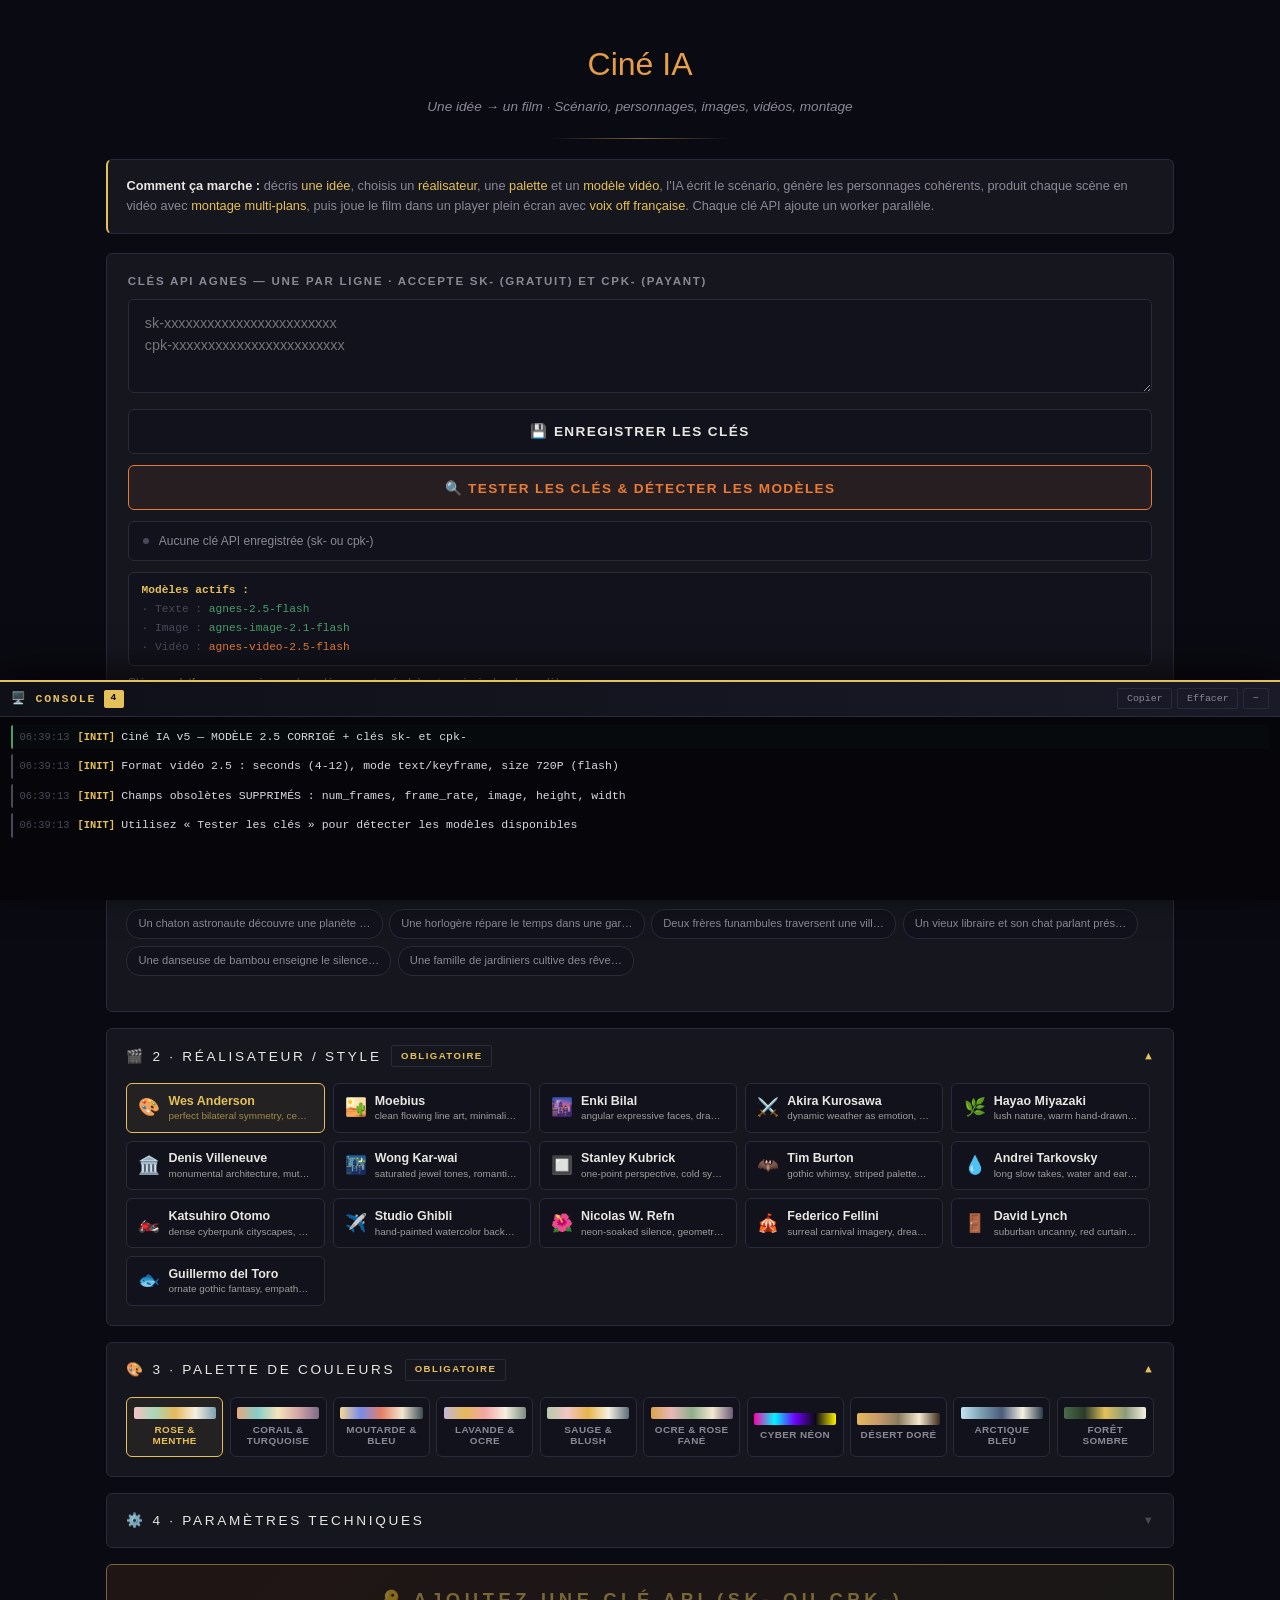
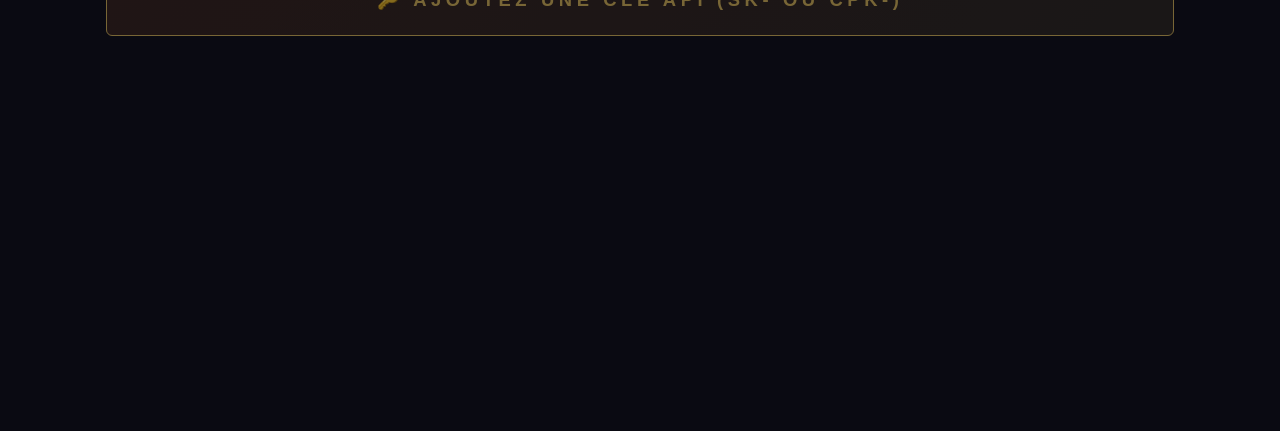
==== commit dcec9404: "Refactor video task creation and duration handling Updated video model configuration and scene durat" ====
--- a/index.html
+++ b/index.html
@@ -264,10 +264,12 @@
 <div class="row">
 <label class="label">Durée par scène</label>
 <select id="duration-select">
-<option value="121">5 secondes</option>
-<option value="145" selected>6 secondes</option>
-<option value="169">7 secondes</option>
-<option value="241">10 secondes</option>
+<option value="5">5 secondes</option>
+<option value="6" selected>6 secondes</option>
+<option value="7">7 secondes</option>
+<option value="8">8 secondes</option>
+<option value="10">10 secondes</option>
+<option value="12">12 secondes</option>
 </select>
 </div>
 <div class="row">
@@ -276,6 +278,8 @@
 <option value="9:16" selected>9:16 — Portrait (mobile)</option>
 <option value="16:9">16:9 — Paysage (cinéma)</option>
 <option value="1:1">1:1 — Carré (social)</option>
+<option value="3:4">3:4 — Portrait classique</option>
+<option value="4:3">4:3 — Paysage classique</option>
 </select>
 </div>
 </div></div>
@@ -359,35 +363,37 @@
 
 <script>
 // ══════════════════════════════════════════════════════════════════
-// CONFIGURATION — MODÈLES CORRIGÉS + SUPPORT CLÉS PAYANTES
+// CONFIGURATION — MODÈLES 2.5 CORRIGÉS
 // ══════════════════════════════════════════════════════════════════
 const API_BASE = 'https://apihub.agnes-ai.com/v1';
 const POLL_BASE = 'https://apihub.agnes-ai.com/agnesapi';
 const MODEL_TEXT = 'agnes-2.5-flash';
 const MODEL_IMAGE = 'agnes-image-2.1-flash';
 
-// Modèles vidéo disponibles
+// Modèles vidéo 2.5 — le flash est gratuit, le 2.5 complet est payant
 const VIDEO_MODELS = [
-  { id: 'agnes-video-2.5-flash', label: '2.5-flash', quality: 'flash', paid: false, desc: 'Rapide, 720P' },
+  { id: 'agnes-video-2.5-flash', label: '2.5-flash', quality: 'flash', paid: false, desc: 'Rapide, 720P uniquement' },
   { id: 'agnes-video-2.5',       label: '2.5',       quality: 'full',  paid: true,  desc: 'Complet, jusqu\'à 2K' }
 ];
-let MODEL_VIDEO = 'agnes-video-2.5-flash';    // modèle actif
-let USER_MODEL_CHOICE = 'agnes-video-2.5-flash'; // choix utilisateur (peut être 'auto')
-
-const FRAME_RATE = 24;
+let MODEL_VIDEO = 'agnes-video-2.5-flash';
+let USER_MODEL_CHOICE = 'agnes-video-2.5-flash';
+
 const VIDEO_FIRST_POLL_DELAY_SEC = 60;
 const VIDEO_POLL_INTERVALS = [8, 8, 12, 12, 20, 20, 25];
 const VIDEO_MAX_POLL_ATTEMPTS = 100;
 
-const API_KEYS_STORAGE = 'cine_ia_api_keys_v3';
+const API_KEYS_STORAGE = 'cine_ia_api_keys_v4';
 const DEBUG_MAX = 800;
-const SCENE_DURATION_FRAMES_DEFAULT = 145;
-
-// Préfixes de clés acceptés
+
+// ⚠️ Préfixes acceptés : sk- (gratuit) et cpk- (payant)
 const KEY_PREFIXES = ['sk-', 'cpk-'];
 
-// ══════════════════════════════════════════════════════════════════
-// CATALOGUES
+// Tailles autorisées pour Flash (uniquement 720P) et pour le 2.5 complet
+const FLASH_ALLOWED_SIZES = ['720P'];
+const FULL_ALLOWED_SIZES = ['720P', '1080P', '1K', '2K'];
+
+// ══════════════════════════════════════════════════════════════════
+// CATALOGUES (inchangés)
 // ══════════════════════════════════════════════════════════════════
 const DIRECTORS = [
   { id:'wes-anderson', emoji:'🎨', name:'Wes Anderson', sig:'perfect bilateral symmetry, centered frontal framing, deadpan tableaux, pastel palette, meticulous set dressing' },
@@ -441,7 +447,7 @@
   directorId: 'wes-anderson',
   paletteId: 'pink-mint',
   sceneCount: 5,
-  durationFrames: 145,
+  durationSeconds: 6,  // ⚠️ En SECONDES maintenant (plus en frames)
   ratio: '9:16',
   script: null,
   characters: [],
@@ -487,15 +493,13 @@
 function toggleDebugCollapse(){const p=document.getElementById('debug-panel');const b=document.getElementById('debug-collapse-btn');if(!p||!b)return;debugCollapsed=!debugCollapsed;p.classList.toggle('collapsed',debugCollapsed);b.textContent=debugCollapsed?'+':'−'}
 
 // ══════════════════════════════════════════════════════════════════
-// MULTI-CLÉS API (sk- gratuit ET cpk- payant)
+// MULTI-CLÉS API (sk- et cpk-)
 // ══════════════════════════════════════════════════════════════════
 function isValidKeyFormat(k){
   if(!k||typeof k!=='string')return false;
   return KEY_PREFIXES.some(p=>k.startsWith(p));
 }
-function isPaidKey(k){
-  return k&&k.startsWith('cpk-');
-}
+function isPaidKey(k){return k&&k.startsWith('cpk-');}
 function getStoredKeys(){try{const raw=localStorage.getItem(API_KEYS_STORAGE);if(!raw)return[];const arr=JSON.parse(raw);if(!Array.isArray(arr))return[];return arr.filter(k=>typeof k==='string'&&k.trim().length>0&&isValidKeyFormat(k.trim()))}catch(e){return[]}}
 function setStoredKeys(keys){try{localStorage.setItem(API_KEYS_STORAGE,JSON.stringify(keys))}catch(e){}}
 function refreshKeyPool(){const stored=getStoredKeys();const old=state.keyPool||[];state.keyPool=stored.map(k=>{const ex=old.find(p=>p.key===k);return ex||{key:k,lastUsed:0,cooldownUntil:0,active:true,errorCount:0,isPaid:isPaidKey(k)}})}
@@ -509,7 +513,6 @@
     const soonest=active.reduce((a,b)=>(a.cooldownUntil||0)<(b.cooldownUntil||0)?a:b);
     return{key:null,waitMs:Math.max(1000,(soonest.cooldownUntil||0)-now)};
   }
-  // Priorité aux clés payantes
   const paid=ready.filter(k=>k.isPaid);
   const pool=paid.length>0?paid:ready;
   pool.sort((a,b)=>(a.lastUsed||0)-(b.lastUsed||0));
@@ -550,7 +553,7 @@
   const invalid=keys.filter(k=>!isValidKeyFormat(k));
   if(invalid.length>0){
     const ex=invalid[0].slice(0,12);
-    const msg=invalid.length+' clé(s) refusée(s) — les clés doivent commencer par sk- ou cpk-.\n\nExemple de clé refusée : "'+ex+'…"\n\nContinuer avec '+valid.length+' clé(s) valide(s) ?';
+    const msg=invalid.length+' clé(s) refusée(s) — les clés doivent commencer par sk- ou cpk-.\n\nExemple refusé : "'+ex+'…"\n\nContinuer avec '+valid.length+' clé(s) valide(s) ?';
     if(!confirm(msg))return;
   }
   if(valid.length===0){
@@ -570,7 +573,6 @@
   if(state.keyPool.length===0){showToast('Enregistrez d\'abord au moins une clé','warn');return}
   debugLog('state','TEST','Test des clés et modèles disponibles…');
   setStatus('Test en cours…');
-  // Utiliser en priorité la première clé payante
   const testKey=state.keyPool.find(k=>k.isPaid)||state.keyPool[0];
   debugLog('info','TEST','Clé utilisée : '+testKey.key.slice(0,9)+'… ('+(testKey.isPaid?'payante':'gratuite')+')');
   try{
@@ -581,25 +583,22 @@
       const models=(data.data||[]).map(m=>m.id);
       state.availableModels=models;
       debugLog('success','MODELS',models.length+' modèles disponibles',models);
-      const hasFlash=models.some(m=>m.includes('video-2.5-flash')||m.includes('video-v2.5-flash'));
+      const hasFlash=models.some(m=>m.includes('video-2.5-flash'));
       const hasFull=models.some(m=>m.match(/video-2\.5(?!.*flash)/)||m.match(/video-v2\.5(?!.*flash)/));
-      const has25Any=models.some(m=>m.includes('video-2.5')||m.includes('video-v2.5'));
       let detected='agnes-video-2.5-flash';
       if(hasFull&&testKey.isPaid)detected='agnes-video-2.5';
       else if(hasFlash)detected='agnes-video-2.5-flash';
-      else if(has25Any)detected='agnes-video-2.5';
-      // Ne pas écraser le choix utilisateur sauf en mode 'auto'
       if(USER_MODEL_CHOICE==='auto'){
         MODEL_VIDEO=detected;
         document.getElementById('video-model-display').textContent=detected;
         updateModelBadge();
       }
       const videoModels=models.filter(m=>m.toLowerCase().includes('video'));
-      showToast('Clé valide ✓ · '+videoModels.length+' modèle(s) vidéo détecté(s)','success',4000);
-      debugLog('success','TEST','Modèle recommandé : '+detected+' · modèles vidéo : '+videoModels.join(', '));
+      showToast('Clé valide ✓ · '+videoModels.length+' modèle(s) vidéo','success',4000);
+      debugLog('success','TEST','Recommandé : '+detected+' · vidéo : '+videoModels.join(', '));
     }else{
       const err=await res.text();
-      debugLog('error','TEST','HTTP '+res.status, err.slice(0,500));
+      debugLog('error','TEST','HTTP '+res.status,err.slice(0,500));
       if(res.status===401||res.status===403){
         showToast('Clé refusée (HTTP '+res.status+') — vérifiez-la','error',4000);
       }else{
@@ -686,7 +685,7 @@
       debugLog('response','RÉP '+label,'HTTP '+res.status+' en '+dt+'ms · clé '+keyObj.key.slice(-4),errorText||undefined);
       if(res.ok){keyObj.errorCount=0;return res}
 
-      // Cas modèle indisponible
+      // Cas modèle indisponible → permettre la bascule
       if((res.status===400||res.status===404)&&(errorText.includes('model_not_found')||errorText.includes('No available channel'))){
         debugLog('error','MODÈLE','Modèle '+MODEL_VIDEO+' indisponible');
         const err=new Error('MODEL_NOT_AVAILABLE');
@@ -733,7 +732,7 @@
 }
 
 // ══════════════════════════════════════════════════════════════════
-// JSON PARSER — 5 stratégies
+// JSON PARSER
 // ══════════════════════════════════════════════════════════════════
 function balanceJson(text){let ob=0,ok=0,ins=false,esc=false;for(let i=0;i<text.length;i++){const ch=text[i];if(esc){esc=false;continue}if(ch==='\\'){esc=true;continue}if(ch==='"'){ins=!ins;continue}if(ins)continue;if(ch==='{')ob++;else if(ch==='}')ob--;else if(ch==='[')ok++;else if(ch===']')ok--}let r=text;if(ins)r+='"';while(ok>0){r+=']';ok--}while(ob>0){r+='}';ob--}return r}
 function fixUnquotedKeys(text){let out='';let i=0;const n=text.length;let ins=false,esc=false;const stack=[];let last='{';while(i<n){const ch=text[i];if(esc){out+=ch;esc=false;i++;continue}if(ch==='\\'){out+=ch;esc=true;i++;continue}if(ins){out+=ch;if(ch==='"')ins=false;i++;continue}if(ch==='"'){ins=true;out+=ch;i++;continue}if(ch==='{'){stack.push('{');last='{';out+=ch;i++;continue}if(ch==='['){stack.push('[');last='[';out+=ch;i++;continue}if(ch==='}'){if(stack.length)stack.pop();last='}';out+=ch;i++;continue}if(ch===']'){if(stack.length)stack.pop();last=']';out+=ch;i++;continue}if(ch===','){last=',';out+=ch;i++;continue}if(ch===':'){last=':';out+=ch;i++;continue}if(/\s/.test(ch)){out+=ch;i++;continue}const top=stack[stack.length-1];if((last==='{'||last===',')&&top==='{'&&/[A-Za-z_$]/.test(ch)){let j=i;while(j<n&&/[A-Za-z0-9_$]/.test(text[j]))j++;let k=j;while(k<n&&/\s/.test(text[k]))k++;if(text[k]===':'){out+='"'+text.slice(i,j)+'"';i=j;continue}}out+=ch;i++}return out}
@@ -768,7 +767,7 @@
 }
 
 // ══════════════════════════════════════════════════════════════════
-// IMAGE + VIDÉO
+// IMAGE + VIDÉO (nouvelle API 2.5)
 // ══════════════════════════════════════════════════════════════════
 async function generateImage(prompt) {
   const body={model:MODEL_IMAGE,prompt:sanitizeForApi(prompt),n:1,size:'1K',ratio:'1:1'};
@@ -789,27 +788,55 @@
   return null;
 }
 
-async function createVideoTaskWithModel(prompt,imageUrl,duration,modelId){
-  const body={model:modelId,prompt:sanitizeForApi(prompt),num_frames:duration,frame_rate:FRAME_RATE};
-  if(imageUrl)body.image=imageUrl;
-  debugLog('ai','PROMPT VIDÉO ['+modelId+']','Envoyé ('+body.prompt.length+' chars)');
-  const res=await apiFetch(API_BASE+'/videos',{method:'POST',headers:{'Content-Type':'application/json'},body:JSON.stringify(body)},'Video',3);
+/**
+ * ⚠️ FONCTION CLÉ — Format 2.5 (nouveau)
+ * Pas de num_frames, pas de "image", pas de frame_rate
+ * On utilise : seconds, mode, size, aspect_ratio, first_frame/last_frame
+ */
+async function createVideoTaskWithModel(prompt,imageUrl,durationSeconds,modelId){
+  // Déterminer la taille selon le modèle
+  const size = modelId === 'agnes-video-2.5-flash' ? '720P' : '720P'; // le 2.5 peut prendre 720P par défaut
+  
+  // Construire le body au format 2.5
+  const body = {
+    model: modelId,
+    prompt: sanitizeForApi(prompt),
+    seconds: String(durationSeconds),  // ⚠️ Chaîne de caractères entre "4" et "12"
+    size: size,
+    aspect_ratio: state.ratio,
+    mode: 'text'  // text par défaut, keyframe si image
+  };
+
+  // Si une image d'ancrage est fournie → mode keyframe
+  if(imageUrl){
+    body.mode = 'keyframe';
+    body.first_frame = imageUrl;  // ⚠️ "first_frame" remplace "image"
+  }
+
+  debugLog('ai','PROMPT VIDÉO ['+modelId+']','Envoyé · ' + durationSeconds + 's · ' + size + ' · ' + state.ratio + ' · mode=' + body.mode);
+  const res=await apiFetch(API_BASE+'/videos',{
+    method:'POST',
+    headers:{'Content-Type':'application/json'},
+    body:JSON.stringify(body)
+  },'Video',3);
+
   const data=await res.json();
+  debugLog('response','VIDÉO CRÉÉE ['+modelId+']','Réponse complète',data);
+  
   const compositeId=data.video_id||data.id||data.task_id;
-  if(!compositeId)throw new Error('Pas de video_id');
+  if(!compositeId)throw new Error('Pas de video_id dans la réponse');
   const innerId=decodeCompositeId(compositeId);
   debugLog('info','VIDÉO ID ['+modelId+']','composite='+compositeId.slice(0,40)+'… · inner='+(innerId||'—'));
   return {compositeId,innerId,raw:data,model:modelId};
 }
 
-async function createVideoTask(prompt,imageUrl,duration){
+async function createVideoTask(prompt,imageUrl,durationSeconds){
   let lastErr=null;
-  // Ordre de tentative : modèle actif en premier, puis les autres
   const modelsToTry=[MODEL_VIDEO,...VIDEO_MODELS.map(m=>m.id).filter(id=>id!==MODEL_VIDEO)];
   for(const modelId of modelsToTry){
     try{
       debugLog('info','MODÈLE','Tentative avec '+modelId+'…');
-      const result=await createVideoTaskWithModel(prompt,imageUrl,duration,modelId);
+      const result=await createVideoTaskWithModel(prompt,imageUrl,durationSeconds,modelId);
       if(modelId!==MODEL_VIDEO){
         MODEL_VIDEO=modelId;
         document.getElementById('video-model-display').textContent=modelId;
@@ -851,12 +878,15 @@
   let rem=minWait;
   while(rem>0){if(state.stopRequested)throw new Error('Arrêt demandé');onProgress('Préparation — '+rem+'s');await sleep(1000);rem--}
   let working={builder:state.workingPollUrlBuilder||null,id:null};
+  
+  // URLs de polling — le model_name est OBLIGATOIRE pour les modes keyframe/reference
   const pollBuilders=[
     {name:'agnesapi',   build:(id)=>POLL_BASE+'?video_id='+encodeURIComponent(id)+'&model_name='+encodeURIComponent(MODEL_VIDEO)},
     {name:'v1-rest',    build:(id)=>API_BASE+'/videos/'+encodeURIComponent(id)},
     {name:'v1-status',  build:(id)=>API_BASE+'/videos/'+encodeURIComponent(id)+'/status'},
     {name:'v1-model',   build:(id)=>API_BASE+'/videos/'+encodeURIComponent(id)+'?model_name='+encodeURIComponent(MODEL_VIDEO)}
   ];
+  
   for(let attempt=0;attempt<VIDEO_MAX_POLL_ATTEMPTS;attempt++){
     if(state.stopRequested)throw new Error('Arrêt demandé');
     if(attempt>0){const idx=Math.min(attempt-1,VIDEO_POLL_INTERVALS.length-1);let r=VIDEO_POLL_INTERVALS[idx];while(r>0){if(state.stopRequested)throw new Error('Arrêt demandé');onProgress('Création — '+r+'s');await sleep(1000);r--}}
@@ -874,15 +904,21 @@
         got=true;
         const status=d.status||'unknown';const progress=d.progress||0;
         onProgress('Création — '+progress+'%');
-        if(status==='completed'||status==='succeeded'||status==='done'){const u=(d.metadata&&d.metadata.url)||d.url||(d.output&&d.output.url);if(!u)throw new Error('Terminé sans URL');debugLog('success','POLLING','Vidéo prête');return u}
+        if(status==='completed'||status==='succeeded'||status==='done'){
+          // ⚠️ Le champ est "url" (top-level) pour le modèle 2.5
+          const u=d.url||(d.metadata&&d.metadata.url)||(d.output&&d.output.url);
+          if(!u)throw new Error('Terminé sans URL');
+          debugLog('success','POLLING','Vidéo prête : '+u.slice(0,80));
+          return u;
+        }
         if(status==='failed'||status==='error'||status==='cancelled')throw new Error('Échec ('+status+')');
         break;
       }catch(e){
         if(e.message==='Arrêt demandé')throw e;
         lastError=e;
-        if(e.status===404)continue;
+        if(e.status===404){debugLog('warn','POLLING','404 sur '+ap.builder.name+' → essaie autre endpoint');continue}
         if(e.status===401||e.status===403)continue;
-        debugLog('warn','POLLING','Erreur : '+e.message);break;
+        debugLog('warn','POLLING','Erreur '+ap.builder.name+' : '+e.message);break;
       }
     }
     if(!got&&lastError)debugLog('warn','POLLING','Itération '+attempt+' sans 200');
@@ -924,7 +960,7 @@
     if(state.isRunning)gen.innerHTML='⏳ Génération en cours…<span style="display:block;font-size:.65rem;letter-spacing:.15em;color:var(--dim);margin-top:.4rem;font-weight:400;text-transform:none;">Ne fermez pas l\'onglet</span>';
     else if(!hasKey)gen.innerHTML='🔑 Ajoutez une clé API (sk- ou cpk-)';
     else if(!hasIdea)gen.innerHTML='💡 Décrivez votre idée (10 caractères min)';
-    else gen.innerHTML='▶ Générer le film<span style="display:block;font-size:.65rem;letter-spacing:.15em;color:var(--dim);margin-top:.4rem;font-weight:400;text-transform:none;">'+state.sceneCount+' scènes · '+Math.round(state.durationFrames/24)+'s · '+MODEL_VIDEO+'</span>';
+    else gen.innerHTML='▶ Générer le film<span style="display:block;font-size:.65rem;letter-spacing:.15em;color:var(--dim);margin-top:.4rem;font-weight:400;text-transform:none;">'+state.sceneCount+' scènes · '+state.durationSeconds+'s · '+MODEL_VIDEO+'</span>';
   }
   if(stop)stop.classList.toggle('visible',state.isRunning);
   if(play)play.disabled=!hasVideos||state.isPlayingFilm||state.isRunning;
@@ -1062,7 +1098,7 @@
   const d=DIRECTORS.find(x=>x.id===state.directorId)||DIRECTORS[0];
   const p=PALETTES.find(x=>x.id===state.paletteId)||PALETTES[0];
   const n=state.sceneCount;
-  const dur=Math.round(state.durationFrames/24);
+  const dur=state.durationSeconds;
   return [
     'You are a screenwriter and visual director. Create a short cinematic film.',
     '',
@@ -1120,7 +1156,7 @@
   let montageBlock='MONTAGE — '+shots.length+' SHOTS WITH HARD CUTS:\n'+shots.map((sh,i)=>{const c=sh.camera||{};return '  SHOT '+(i+1)+' — '+(c.type||'symmetric shot')+' / '+(c.movement||'locked-off')+' / '+(c.framing||'centered')+' : '+(sh.description||'')}).join('\n');
   if(shots.length===0)montageBlock='MONTAGE — 3 SHOTS WITH HARD CUTS: wide → medium → close-up.';
   return [
-    'CINEMATIC SHORT FILM — '+Math.round(state.durationFrames/24)+'-SECOND SCENE.',
+    'CINEMATIC SHORT FILM — '+state.durationSeconds+'-SECOND SCENE.',
     'STYLE: '+d.name+' — '+d.sig,
     'PALETTE: '+p.label+' → '+p.colors.join(', ')+'. Every color from this palette.',
     '',
@@ -1220,7 +1256,7 @@
   document.getElementById('section-videos').classList.add('open');
 
   const workerCount=Math.max(1,state.keyPool.filter(k=>k.active).length);
-  debugLog('info','VIDEOS',workerCount+' worker(s) parallèle(s) pour '+scenes.length+' scènes · modèle : '+MODEL_VIDEO);
+  debugLog('info','VIDEOS',workerCount+' worker(s) parallèle(s) pour '+scenes.length+' scènes · modèle : '+MODEL_VIDEO+' · '+state.durationSeconds+'s chacune');
 
   const queue=scenes.map((scene,index)=>({scene,index}));
   const workers=[];
@@ -1255,11 +1291,11 @@
 
     let videoIdObj=null;
     try{
-      videoIdObj=await createVideoTask(prompt,anchorUrl,state.durationFrames);
+      videoIdObj=await createVideoTask(prompt,anchorUrl,state.durationSeconds);
     }catch(e){
       if((e.status===400||/image/i.test(e.message||''))&&anchorUrl){
         debugLog('warn','VIDÉO','Anchor refusé → retry sans image');
-        videoIdObj=await createVideoTask(prompt,null,state.durationFrames);
+        videoIdObj=await createVideoTask(prompt,null,state.durationSeconds);
       }else throw e;
     }
 
@@ -1439,7 +1475,7 @@
 
   document.getElementById('idea-input').addEventListener('input',updateButtons);
   document.getElementById('scene-count-select').addEventListener('change',e=>{state.sceneCount=parseInt(e.target.value,10);updateButtons()});
-  document.getElementById('duration-select').addEventListener('change',e=>{state.durationFrames=parseInt(e.target.value,10);updateButtons()});
+  document.getElementById('duration-select').addEventListener('change',e=>{state.durationSeconds=parseInt(e.target.value,10);updateButtons()});
   document.getElementById('ratio-select').addEventListener('change',e=>{state.ratio=e.target.value;updateButtons()});
 
   // Choix du modèle
@@ -1448,7 +1484,6 @@
     if(!opt)return;
     USER_MODEL_CHOICE=opt.dataset.model;
     if(USER_MODEL_CHOICE==='auto'){
-      // Détection auto selon les modèles disponibles
       if(state.availableModels.length>0){
         const hasFull=state.availableModels.some(m=>m.match(/video-2\.5(?!.*flash)/)&&!m.includes('flash'));
         MODEL_VIDEO=hasFull?'agnes-video-2.5':'agnes-video-2.5-flash';
@@ -1489,10 +1524,10 @@
   setInterval(renderKeysStatus,1000);
   updateButtons();
 
-  debugLog('success','INIT','Ciné IA prêt (v3 — clés sk- et cpk- + choix du modèle)');
-  debugLog('info','INIT','Clés acceptées : sk- (gratuit) et cpk- (payant)');
-  debugLog('info','INIT','Modèles vidéo : agnes-video-2.5-flash (gratuit) et agnes-video-2.5 (payant)');
-  debugLog('info','INIT','Utilisez « Tester les clés » pour détecter les modèles réellement disponibles');
+  debugLog('success','INIT','Ciné IA v5 — MODÈLE 2.5 CORRIGÉ + clés sk- et cpk-');
+  debugLog('info','INIT','Format vidéo 2.5 : seconds (4-12), mode text/keyframe, size 720P (flash)');
+  debugLog('info','INIT','Champs obsolètes SUPPRIMÉS : num_frames, frame_rate, image, height, width');
+  debugLog('info','INIT','Utilisez « Tester les clés » pour détecter les modèles disponibles');
 })();
 </script>
 </body>
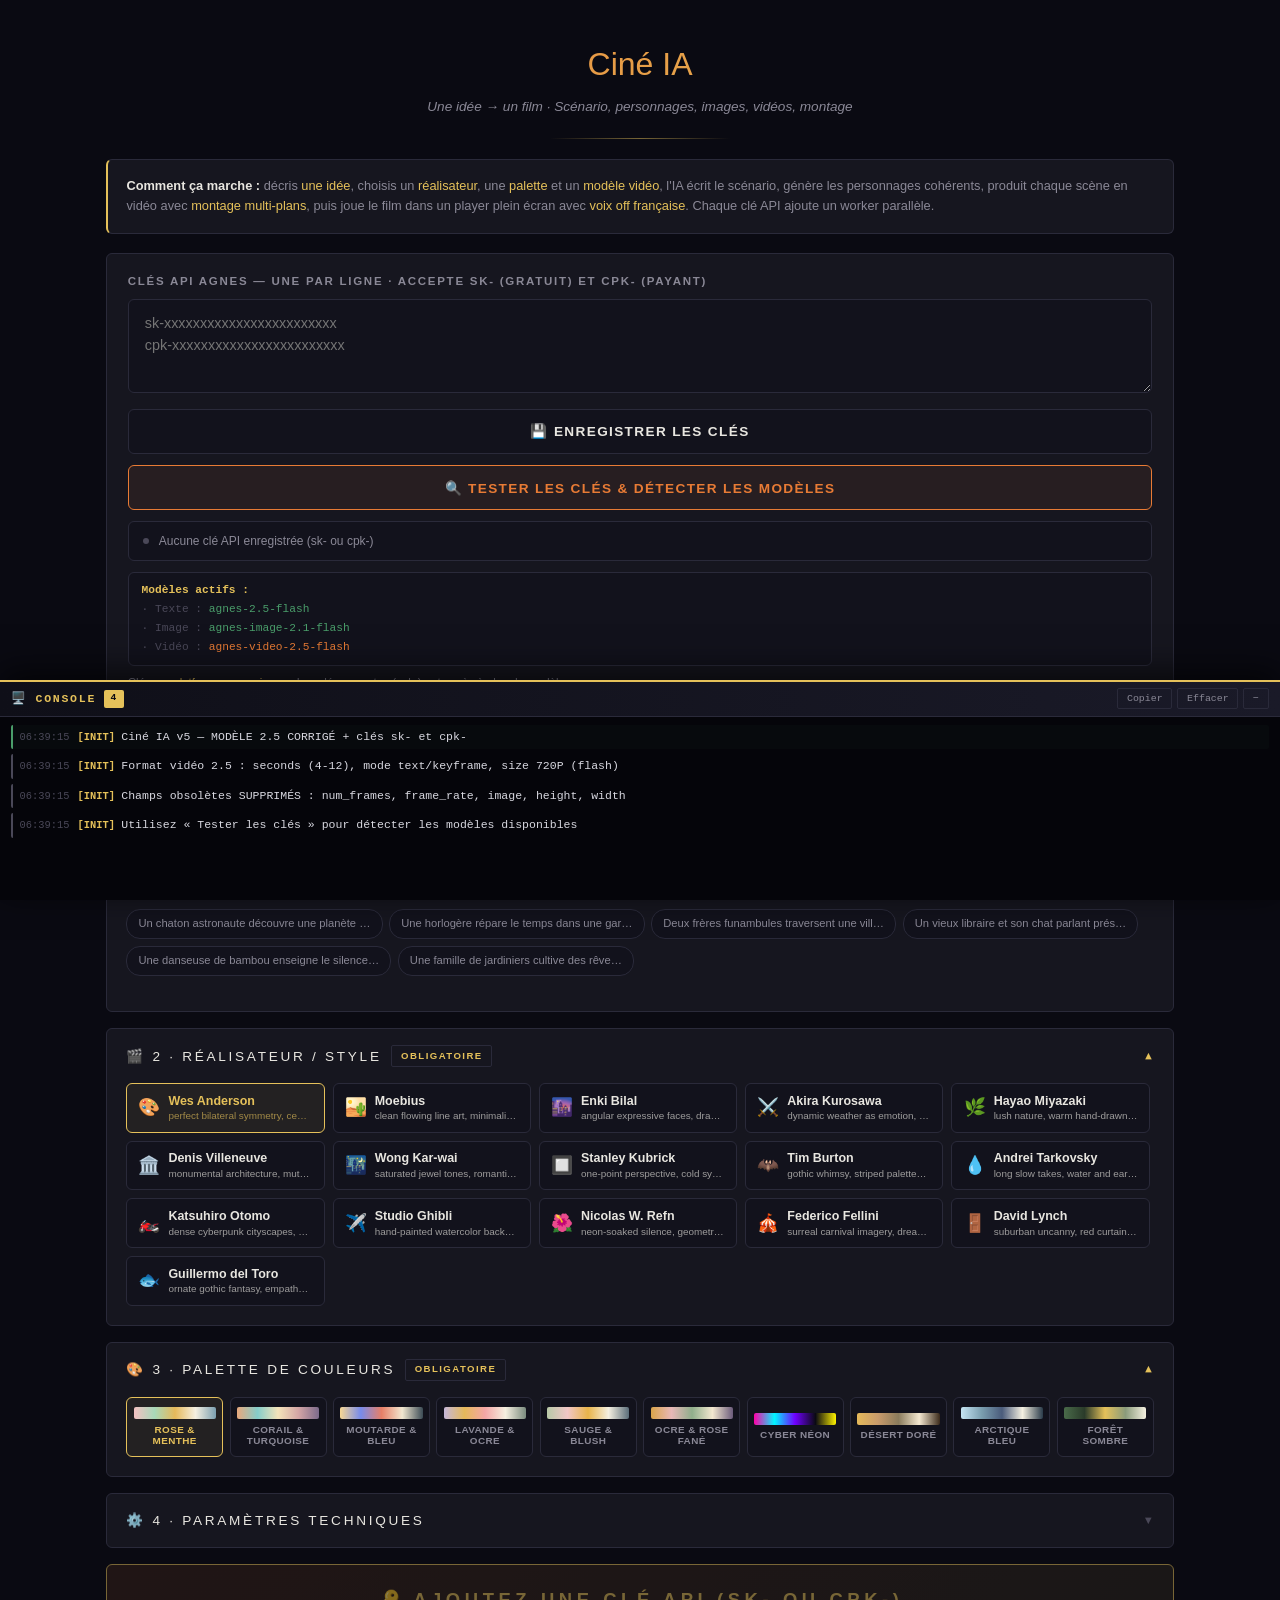
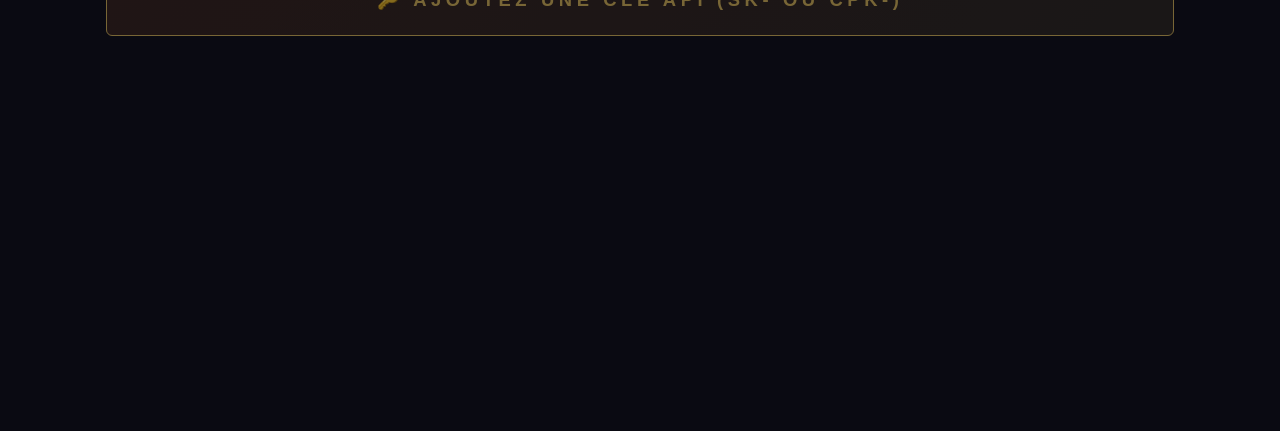
==== commit c45efa78: "fix: 1080P pour le modèle full, échappe c.url, retire la fausse lip-sync, avertit au stop (scènes la" ====
--- a/index.html
+++ b/index.html
@@ -388,9 +388,7 @@
 // ⚠️ Préfixes acceptés : sk- (gratuit) et cpk- (payant)
 const KEY_PREFIXES = ['sk-', 'cpk-'];
 
-// Tailles autorisées pour Flash (uniquement 720P) et pour le 2.5 complet
-const FLASH_ALLOWED_SIZES = ['720P'];
-const FULL_ALLOWED_SIZES = ['720P', '1080P', '1K', '2K'];
+// (tailles vidéo : flash = 720P uniquement, modèle 2.5 complet = jusqu'à 1080P/2K)
 
 // ══════════════════════════════════════════════════════════════════
 // CATALOGUES (inchangés)
@@ -795,7 +793,7 @@
  */
 async function createVideoTaskWithModel(prompt,imageUrl,durationSeconds,modelId){
   // Déterminer la taille selon le modèle
-  const size = modelId === 'agnes-video-2.5-flash' ? '720P' : '720P'; // le 2.5 peut prendre 720P par défaut
+  const size = modelId === 'agnes-video-2.5-flash' ? '720P' : '1080P';
   
   // Construire le body au format 2.5
   const body = {
@@ -1037,7 +1035,7 @@
   if(state.characters.length===0){grid.innerHTML='';return}
   grid.innerHTML=state.characters.map((c,i)=>{
     const cls=c.status==='done'?'character-card done':c.status==='error'?'character-card error':'character-card';
-    const body=c.status==='done'?'<img src="'+c.url+'" alt=""><div class="ch-label">'+esc(c.name)+'</div>':'<div class="ch-placeholder"><div class="spinner-mini"></div><span>Génération…</span></div>';
+    const body=c.status==='done'?'<img src="'+esc(c.url)+'" alt=""><div class="ch-label">'+esc(c.name)+'</div>':'<div class="ch-placeholder"><div class="spinner-mini"></div><span>Génération…</span></div>';
     return '<div class="'+cls+'">'+body+'</div>';
   }).join('');
   const b=document.getElementById('characters-badge');if(b)b.textContent=state.characters.filter(c=>c.status==='done').length+'/'+state.characters.length;
@@ -1166,7 +1164,7 @@
     '',
     montageBlock,
     '',
-    spoken?('SPOKEN LINE (French, character speaks to camera, mouth moves in sync): "'+spoken+'"'):'',
+    spoken?('SPOKEN LINE (French, character speaks to camera): "'+spoken+'"'):'',
     '',
     'AUDIO: NO MUSIC. Only diegetic sound (footsteps, breath, wind, ambience).',
     'FORMAT: '+state.ratio+', 24fps, cinematic, film grain, high detail.',
@@ -1500,7 +1498,7 @@
   });
 
   document.getElementById('generate-btn').addEventListener('click',runPipeline);
-  document.getElementById('stop-btn').addEventListener('click',()=>{state.stopRequested=true;stopTTS();debugLog('warn','STOP','Arrêt demandé');setStatus('Arrêt en cours…')});
+  document.getElementById('stop-btn').addEventListener('click',()=>{state.stopRequested=true;stopTTS();debugLog('warn','STOP','Arrêt demandé');setStatus('Arrêt en cours…');showToast('Arrêt — les scènes déjà lancées se termineront (et seront débitées)','warn',5000)});
 
   document.getElementById('play-film-btn').addEventListener('click',playFilm);
   document.getElementById('replay-btn').addEventListener('click',playFilm);
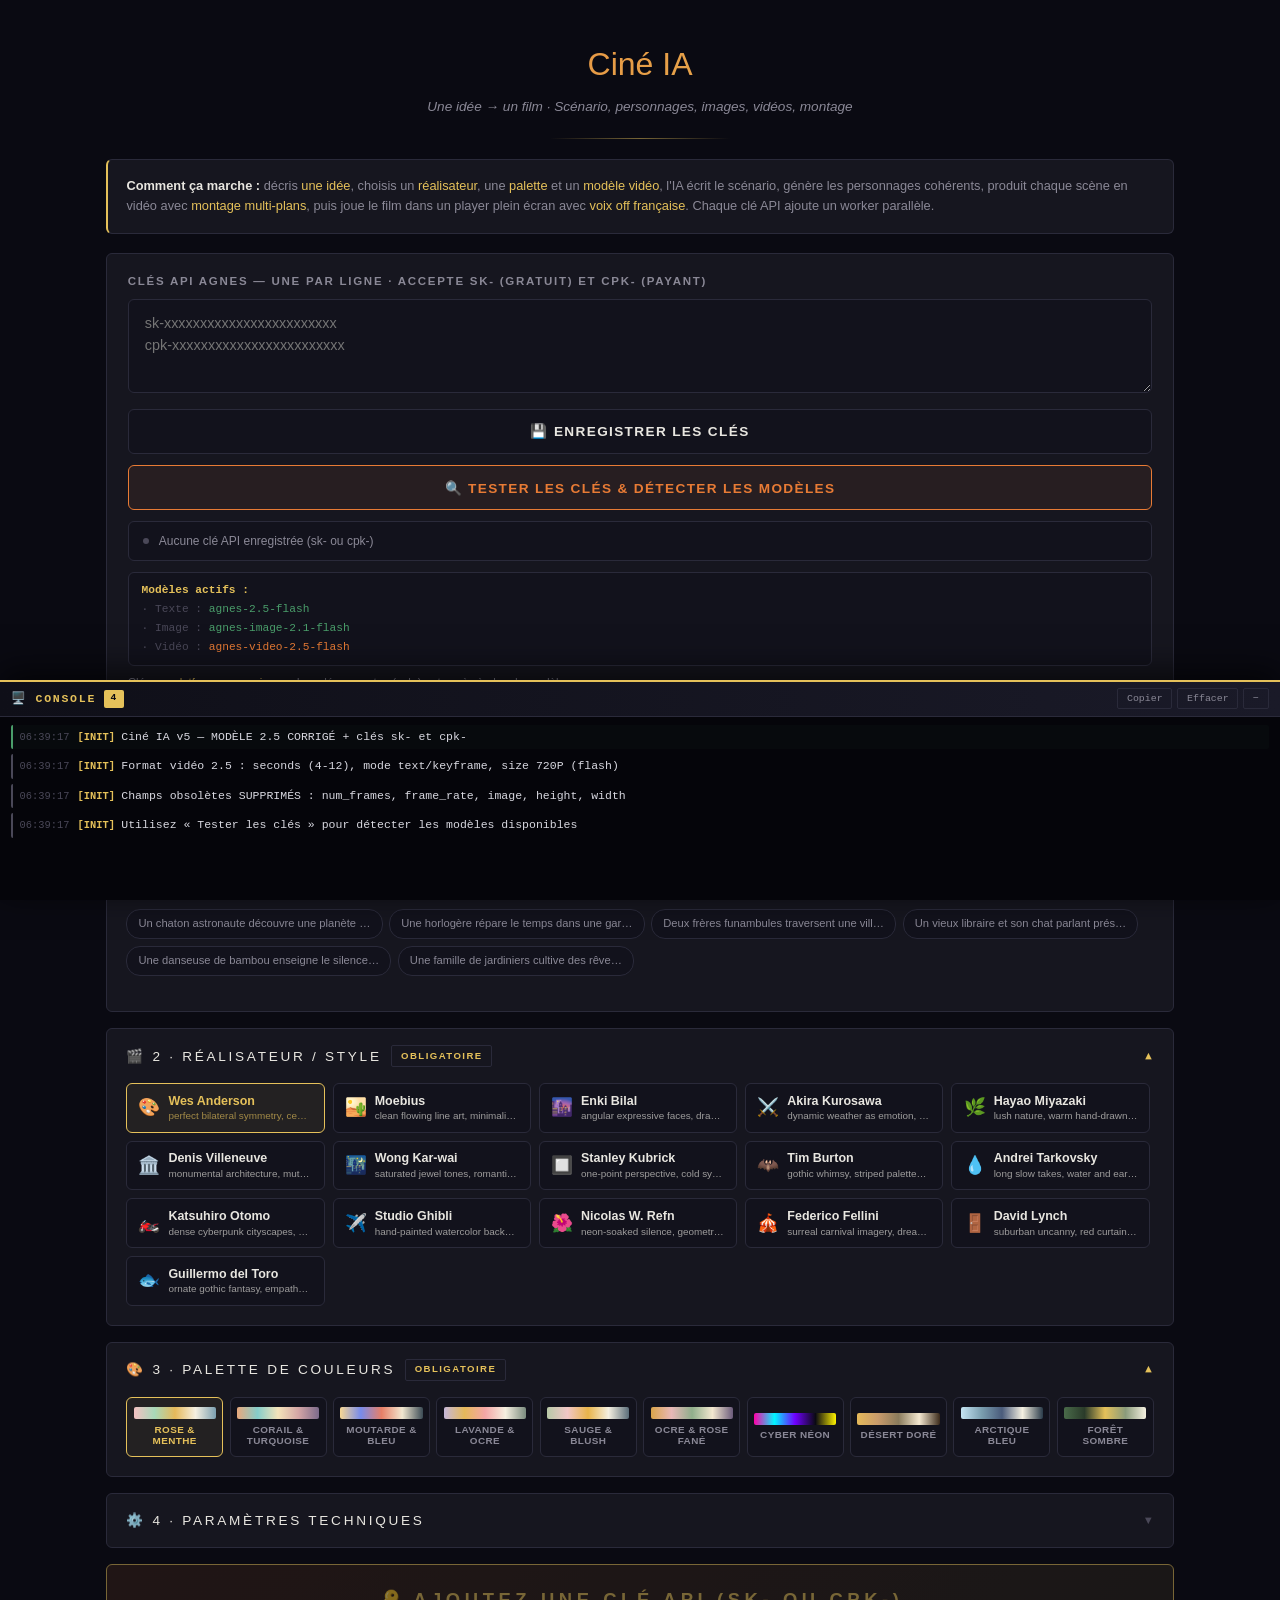
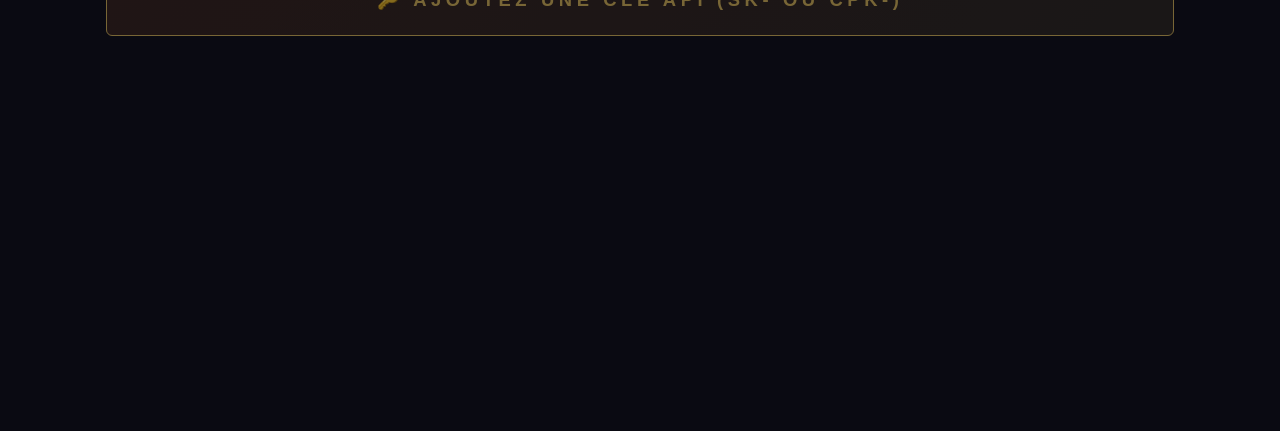
==== commit 4354eb1d: "refactor: sépare en index.html + style.css + app.js, teste toutes les clés, supprime state.scenes mo" ====
--- a/index.html
+++ b/index.html
@@ -4,166 +4,7 @@
 <meta charset="UTF-8">
 <meta name="viewport" content="width=device-width, initial-scale=1.0, maximum-scale=1.0, user-scalable=no">
 <title>Ciné IA — De l'idée au film</title>
-<style>
-*{box-sizing:border-box;margin:0;padding:0;-webkit-tap-highlight-color:transparent}
-:root{
---bg:#0a0a12;--bg2:#12121c;--bg3:#1a1a28;
---panel:#16161f;--border:#2a2a3a;
---ink:#e8e6e0;--dim:#8a8896;--faint:#4a4858;
---acc:#e5c15a;--acc2:#e87b35;
---ok:#4a9d6a;--err:#c85a4a;--warn:#d4a017;
---r:6px;--fs:-apple-system,BlinkMacSystemFont,'Helvetica Neue',Arial,sans-serif;
---fm:ui-monospace,'SF Mono',Menlo,monospace;
-}
-html,body{background:var(--bg)}
-body{font-family:var(--fs);background:var(--bg);color:var(--ink);min-height:100vh;padding:1.5rem 1rem 24rem;font-size:15px;line-height:1.55;max-width:1100px;margin:0 auto}
-header{margin-bottom:1.2rem;text-align:center;padding:1rem 0 1.4rem;position:relative}
-header::after{content:'';position:absolute;bottom:0;left:50%;transform:translateX(-50%);width:180px;height:1px;background:linear-gradient(90deg,transparent,var(--acc),transparent);opacity:.5}
-h1{font-size:2rem;font-weight:300;margin-bottom:.4rem;background:linear-gradient(135deg,var(--acc2),var(--acc));-webkit-background-clip:text;background-clip:text;-webkit-text-fill-color:transparent}
-.subtitle{font-size:.85rem;color:var(--dim);font-style:italic}
-.toast{position:fixed;top:1.5rem;left:50%;transform:translateX(-50%) translateY(-120px);background:var(--bg3);color:var(--ink);border:1px solid var(--border);border-left:3px solid var(--acc);padding:.85rem 1.4rem;border-radius:var(--r);font-size:.85rem;box-shadow:0 8px 32px rgba(0,0,0,.6);z-index:1000;opacity:0;transition:transform .35s cubic-bezier(.2,.9,.3,1.2),opacity .35s;max-width:90vw;text-align:center;display:flex;align-items:center;gap:.6rem}
-.toast.visible{transform:translateX(-50%) translateY(0);opacity:1}
-.toast.success{border-left-color:var(--ok)}.toast.error{border-left-color:var(--err)}.toast.warn{border-left-color:var(--warn)}
-.banner{background:var(--panel);border:1px solid var(--border);border-left:2px solid var(--acc);padding:1rem 1.15rem;border-radius:var(--r);font-size:.8rem;color:var(--dim);margin-bottom:1.2rem;line-height:1.6}
-.banner strong{color:var(--ink)}.banner .hl{color:var(--acc)}
-.panel{background:var(--panel);border:1px solid var(--border);border-radius:var(--r);padding:1.2rem 1.3rem;margin-bottom:1rem}
-.panel.ok{box-shadow:inset 3px 0 0 var(--ok)}
-.panel.paid{box-shadow:inset 3px 0 0 var(--acc2)}
-input[type=password],input[type=text],textarea{width:100%;padding:.85rem 1rem;border-radius:var(--r);border:1px solid var(--border);background:var(--bg2);color:var(--ink);font-family:var(--fm);font-size:.78rem;margin-bottom:.6rem}
-textarea{resize:vertical;min-height:76px;line-height:1.5;font-family:var(--fs);font-size:.9rem}
-input:focus,textarea:focus{outline:none;border-color:var(--acc)}
-.btn{width:100%;padding:.85rem 1.2rem;border-radius:var(--r);border:1px solid var(--border);background:var(--bg2);color:var(--ink);font-size:.85rem;font-weight:600;letter-spacing:.1em;text-transform:uppercase;cursor:pointer;margin-bottom:.7rem;transition:all .2s;font-family:inherit}
-.btn:hover:not(:disabled){background:var(--bg3);border-color:var(--acc)}
-.btn:disabled{opacity:.35;cursor:not-allowed}
-.btn-primary{border-color:var(--acc);background:linear-gradient(135deg,rgba(232,123,53,.2),rgba(229,193,90,.15));color:var(--acc);font-size:1.15rem;padding:1.5rem;letter-spacing:.25em}
-.btn-primary:disabled{opacity:.5}
-.btn-stop{border-color:var(--err);color:var(--err);background:transparent;display:none}
-.btn-stop.visible{display:block}
-.btn-test{border-color:var(--acc2);color:var(--acc2);background:rgba(232,123,53,.08)}
-.status{font-size:.75rem;padding:.6rem .9rem;border-radius:var(--r);margin-bottom:.5rem;display:flex;align-items:center;gap:.6rem;background:var(--bg2);color:var(--dim);border:1px solid var(--border)}
-.status.ok{background:rgba(74,157,106,.08);color:var(--ok);border-color:rgba(74,157,106,.3)}
-.status.paid{background:rgba(232,123,53,.08);color:var(--acc2);border-color:rgba(232,123,53,.3)}
-.dot{width:6px;height:6px;border-radius:50%;background:var(--faint);flex-shrink:0}
-.status.ok .dot{background:var(--ok);box-shadow:0 0 8px var(--ok)}
-.status.paid .dot{background:var(--acc2);box-shadow:0 0 8px var(--acc2)}
-.hint{font-size:.72rem;color:var(--dim);margin-top:.5rem}
-.hint a{color:var(--acc);text-decoration:none}
-.key-row{padding:.5rem .7rem;background:var(--bg2);border:1px solid var(--border);border-radius:var(--r);margin-bottom:.35rem;display:flex;justify-content:space-between;align-items:center;gap:.5rem;font-family:var(--fm);font-size:.72rem;flex-wrap:wrap}
-.key-row .key-id{color:var(--acc);font-weight:600;letter-spacing:.03em}
-.key-row .key-state{font-size:.62rem;padding:.15rem .5rem;border-radius:2px;background:rgba(74,157,106,.15);color:var(--ok);border:1px solid rgba(74,157,106,.3);letter-spacing:.08em;text-transform:uppercase;font-weight:700}
-.key-row .key-state.cool{background:rgba(212,160,23,.15);color:var(--warn);border-color:rgba(212,160,23,.3)}
-.key-row .key-state.dead{background:rgba(200,90,74,.15);color:var(--err);border-color:rgba(200,90,74,.3)}
-.key-row .key-state.paid{background:rgba(232,123,53,.15);color:var(--acc2);border-color:rgba(232,123,53,.3)}
-.keys-list{margin-top:.7rem}
-.section{background:var(--panel);border:1px solid var(--border);border-radius:var(--r);margin-bottom:1rem;overflow:hidden}
-.section.hidden{display:none!important}
-.section-header{padding:1rem 1.2rem;cursor:pointer;user-select:none;display:flex;justify-content:space-between;align-items:center}
-.section-title{font-size:.85rem;text-transform:uppercase;letter-spacing:.2em;color:var(--ink);font-weight:500;display:flex;align-items:center;gap:.6rem;flex-wrap:wrap}
-.badge{display:inline-block;padding:.15rem .55rem;background:transparent;color:var(--acc);border:1px solid var(--border);border-radius:2px;font-size:.6rem;letter-spacing:.15em;font-weight:600}
-.badge.paid{color:var(--acc2);border-color:var(--acc2)}
-.chevron{font-size:.7rem;color:var(--faint);transition:transform .3s}
-.section.open .chevron{transform:rotate(180deg);color:var(--acc)}
-.section-body{max-height:0;overflow:hidden;transition:max-height .4s ease}
-.section.open .section-body{max-height:20000px}
-.section-content{padding:0 1.2rem 1.2rem}
-.row{margin-bottom:1rem}
-.label{display:block;font-size:.72rem;color:var(--dim);margin-bottom:.5rem;text-transform:uppercase;letter-spacing:.15em;font-weight:600}
-select{width:100%;padding:.8rem .95rem;border-radius:var(--r);border:1px solid var(--border);background:var(--bg2);color:var(--ink);font-size:.88rem;appearance:none;background-image:url("data:image/svg+xml;utf8,<svg xmlns='http://www.w3.org/2000/svg' width='10' height='6' viewBox='0 0 10 6'><path fill='%23e5c15a' d='M0 0l5 6 5-6z'/></svg>");background-repeat:no-repeat;background-position:right .95rem center;background-size:10px;font-family:inherit}
-select:focus{outline:none;border-color:var(--acc)}
-select option{background:var(--bg2);color:var(--ink)}
-.model-choice{display:grid;grid-template-columns:repeat(auto-fit,minmax(150px,1fr));gap:.5rem;margin-bottom:.7rem}
-.model-opt{padding:.7rem .8rem;border-radius:var(--r);border:1px solid var(--border);background:var(--bg2);cursor:pointer;transition:all .2s;text-align:center}
-.model-opt:hover{border-color:var(--faint);background:var(--bg3)}
-.model-opt.selected{border-color:var(--acc);background:rgba(229,193,90,.06);color:var(--acc)}
-.model-opt .mo-name{font-size:.78rem;font-weight:700;font-family:var(--fm);line-height:1.2;word-break:break-all}
-.model-opt .mo-desc{font-size:.62rem;opacity:.7;margin-top:.25rem;line-height:1.3}
-.palette-row{display:flex;gap:.4rem;flex-wrap:wrap}
-.palette-btn{flex:1;min-width:90px;padding:.6rem .4rem;border-radius:var(--r);border:1px solid var(--border);background:var(--bg2);color:var(--dim);font-size:.62rem;font-weight:600;letter-spacing:.04em;text-transform:uppercase;cursor:pointer;transition:all .2s;text-align:center;font-family:inherit}
-.palette-btn:hover{border-color:var(--faint);color:var(--ink)}
-.palette-btn.active{border-color:var(--acc);color:var(--acc);background:rgba(229,193,90,.06)}
-.director-grid{display:grid;grid-template-columns:repeat(auto-fill,minmax(180px,1fr));gap:.5rem;max-height:340px;overflow-y:auto;padding-right:4px}
-.director-card{padding:.6rem .7rem;border-radius:var(--r);border:1px solid var(--border);background:var(--bg2);cursor:pointer;transition:all .15s;display:flex;align-items:center;gap:.5rem}
-.director-card:hover{border-color:var(--faint);background:var(--bg3)}
-.director-card.selected{border-color:var(--acc);background:rgba(229,193,90,.06);color:var(--acc)}
-.director-card .dc-emoji{font-size:1.1rem;flex-shrink:0}
-.director-card .dc-info{min-width:0;flex:1}
-.director-card .dc-nm{font-size:.78rem;font-weight:600;line-height:1.2}
-.director-card .dc-ds{font-size:.62rem;opacity:.65;margin-top:.1rem;line-height:1.2;overflow:hidden;text-overflow:ellipsis;white-space:nowrap}
-.preset-row{display:flex;flex-wrap:wrap;gap:.4rem;margin-top:.5rem}
-.preset-chip{padding:.35rem .7rem;border-radius:14px;border:1px solid var(--border);background:var(--bg2);color:var(--dim);font-size:.7rem;cursor:pointer;transition:all .15s}
-.preset-chip:hover{border-color:var(--acc);color:var(--acc)}
-.script-view{background:var(--bg2);border:1px solid var(--border);border-radius:var(--r);padding:1.1rem 1.2rem;margin-top:.6rem;font-size:.86rem;line-height:1.7;color:var(--ink);max-height:520px;overflow-y:auto}
-.script-title{font-size:1.05rem;font-weight:500;color:var(--acc);margin-bottom:.35rem;letter-spacing:.05em}
-.script-logline{font-style:italic;color:var(--dim);margin-bottom:1rem;font-size:.82rem}
-.script-meta{font-size:.72rem;color:var(--faint);font-family:var(--fm);margin-bottom:1rem;padding-bottom:.8rem;border-bottom:1px dashed var(--border)}
-.script-scene{margin-bottom:1.1rem;padding-left:.9rem;border-left:2px solid var(--border)}
-.script-scene .sc-head{font-size:.78rem;color:var(--acc);font-weight:600;text-transform:uppercase;letter-spacing:.12em;margin-bottom:.35rem}
-.script-scene .sc-line{margin-bottom:.25rem;font-size:.83rem}
-.script-scene .sc-label{display:inline-block;min-width:78px;color:var(--faint);font-size:.7rem;text-transform:uppercase;letter-spacing:.1em}
-.script-scene .sc-dialogue{color:#f0d78a;font-style:italic}
-.script-scene .sc-character{color:#b8d8e8}
-.script-scene .sc-shots{margin-top:.4rem;padding:.4rem .6rem;background:rgba(255,255,255,.02);border-radius:3px;font-size:.76rem;color:var(--dim);font-family:var(--fm)}
-.characters-grid{display:grid;grid-template-columns:repeat(auto-fill,minmax(160px,1fr));gap:.8rem;margin-top:.6rem}
-.character-card{background:var(--bg2);border:1px solid var(--border);border-radius:var(--r);overflow:hidden;transition:border-color .3s}
-.character-card.done{border-color:var(--ok)}
-.character-card.error{border-color:var(--err)}
-.character-card img{width:100%;aspect-ratio:1/1;object-fit:cover;display:block;background:#000}
-.character-card .ch-label{padding:.5rem .6rem;font-size:.72rem;font-family:var(--fm);color:var(--acc);text-align:center;border-top:1px solid var(--border);overflow:hidden;text-overflow:ellipsis;white-space:nowrap}
-.character-card .ch-placeholder{width:100%;aspect-ratio:1/1;background:#0a0a12;display:flex;align-items:center;justify-content:center;color:var(--faint);font-size:.7rem;font-family:var(--fm);flex-direction:column;gap:.5rem}
-.videos-grid{display:grid;grid-template-columns:repeat(auto-fill,minmax(260px,1fr));gap:1rem;margin-top:.8rem}
-.scene-card{background:var(--bg2);border:1px solid var(--border);border-radius:var(--r);overflow:hidden;transition:border-color .3s;display:flex;flex-direction:column}
-.scene-card.generating{border-color:var(--acc)}
-.scene-card.done{border-color:var(--ok)}
-.scene-card.error{border-color:var(--err)}
-.scene-card-header{padding:.55rem .75rem;font-size:.7rem;font-family:var(--fm);color:var(--dim);display:flex;justify-content:space-between;align-items:center;border-bottom:1px solid var(--border);gap:.5rem}
-.scene-card-title{overflow:hidden;text-overflow:ellipsis;white-space:nowrap;flex:1}
-.scene-card-body{padding:.7rem}
-.scene-card-body video{width:100%;border-radius:2px;background:#000;display:block}
-.scene-placeholder{width:100%;aspect-ratio:16/9;background:#0a0a12;border-radius:2px;display:flex;align-items:center;justify-content:center;color:var(--faint);font-size:.7rem;font-family:var(--fm);flex-direction:column;gap:.5rem;text-align:center;padding:.5rem}
-.scene-download{display:block;margin-top:.5rem;font-size:.72rem;color:var(--acc);text-decoration:none;text-align:center;padding:.4rem;border:1px solid var(--border);border-radius:3px;transition:all .2s}
-.scene-download:hover{background:rgba(229,193,90,.08);border-color:var(--acc)}
-.spinner-mini{width:14px;height:14px;border:2px solid rgba(229,193,90,.2);border-top-color:var(--acc);border-radius:50%;animation:spin .8s linear infinite;flex-shrink:0}
-@keyframes spin{to{transform:rotate(360deg)}}
-.player-overlay{position:fixed;inset:0;background:#000;z-index:2000;display:none;align-items:center;justify-content:center;cursor:pointer}
-.player-overlay.visible{display:flex}
-#player-canvas{display:block;max-width:100vw;max-height:100vh;background:#000}
-.player-hint{position:absolute;bottom:1rem;left:50%;transform:translateX(-50%);color:rgba(255,255,255,.55);font-size:.75rem;font-family:var(--fm);letter-spacing:.15em;text-transform:uppercase;pointer-events:none;opacity:1;transition:opacity .5s;text-align:center;background:rgba(0,0,0,.4);padding:.35rem .8rem;border-radius:3px}
-.player-hint.hidden{opacity:0}
-.player-controls{background:var(--bg2);border:1px solid var(--border);border-radius:var(--r);padding:1rem 1.1rem;margin-top:.6rem}
-.player-row{display:flex;gap:.6rem;flex-wrap:wrap;margin-bottom:.6rem}
-.player-row .btn{margin-bottom:0;flex:1;min-width:140px}
-.status-bar{position:fixed;bottom:230px;left:0;right:0;background:var(--bg3);border-top:1px solid var(--border);color:var(--ink);padding:.75rem 1.1rem;font-size:.78rem;display:flex;align-items:center;gap:.7rem;transform:translateY(200%);transition:transform .35s cubic-bezier(.2,.9,.3,1);z-index:150;font-family:var(--fm);box-shadow:0 -4px 20px rgba(0,0,0,.4)}
-.status-bar.visible{transform:translateY(0)}
-.spinner{width:12px;height:12px;border:2px solid rgba(229,193,90,.2);border-top-color:var(--acc);border-radius:50%;animation:spin .8s linear infinite;flex-shrink:0}
-.debug-panel{position:fixed;bottom:0;left:0;right:0;height:220px;background:#05050a;border-top:2px solid var(--acc);z-index:200;display:flex;flex-direction:column;font-family:var(--fm);box-shadow:0 -8px 32px rgba(0,0,0,.7);transition:height .3s ease}
-.debug-panel.collapsed{height:40px}
-.debug-header{display:flex;justify-content:space-between;align-items:center;padding:.4rem .7rem;background:linear-gradient(90deg,#0f0f18,#1a1a28);border-bottom:1px solid var(--border);flex-shrink:0;user-select:none}
-.debug-title{font-size:.72rem;color:var(--acc);letter-spacing:.15em;text-transform:uppercase;font-weight:600;display:flex;align-items:center;gap:.5rem}
-.debug-badge{font-size:.6rem;padding:.1rem .4rem;background:var(--acc);color:var(--bg);border-radius:2px;font-weight:700}
-.debug-actions{display:flex;gap:.3rem}
-.debug-actions button{background:transparent;border:1px solid var(--border);color:var(--dim);font-size:.62rem;padding:.25rem .55rem;border-radius:2px;cursor:pointer;font-family:inherit}
-.debug-actions button:hover{color:var(--acc);border-color:var(--acc)}
-.debug-body{flex:1;overflow-y:auto;padding:.5rem .7rem 1rem;font-size:.72rem;line-height:1.45;color:#c8c8d0}
-.debug-entry{margin-bottom:.3rem;padding:.25rem .4rem;border-left:2px solid transparent;border-radius:2px;word-break:break-word}
-.debug-entry.info{border-left-color:var(--faint)}
-.debug-entry.success{border-left-color:var(--ok);background:rgba(74,157,106,.04)}
-.debug-entry.warn{border-left-color:var(--warn);background:rgba(212,160,23,.04)}
-.debug-entry.error{border-left-color:var(--err);background:rgba(200,90,74,.06);color:#f0a0a0}
-.debug-entry.api{border-left-color:var(--acc)}
-.debug-entry.response{border-left-color:var(--acc2)}
-.debug-time{color:var(--faint);margin-right:.5rem;font-size:.65rem}
-.debug-cat{color:var(--acc);font-weight:600;margin-right:.4rem;font-size:.65rem}
-.debug-msg{color:#d8d8e0}
-.debug-data{margin-top:.3rem;padding:.4rem .5rem;background:#0a0a12;border:1px solid var(--border);border-radius:2px;font-size:.68rem;color:#a8d8b0;max-height:160px;overflow:auto;white-space:pre-wrap;word-break:break-all;line-height:1.4}
-.hidden{display:none!important}
-.voice-toggle{display:flex;align-items:center;gap:.5rem;margin-top:.6rem;font-size:.75rem;color:var(--dim)}
-.voice-toggle input{width:auto;margin:0;accent-color:var(--acc)}
-.model-info{font-size:.7rem;font-family:var(--fm);color:var(--faint);padding:.5rem .8rem;background:var(--bg2);border:1px solid var(--border);border-radius:var(--r);margin-top:.5rem;line-height:1.7}
-.model-info strong{color:var(--acc)}
-.model-info .ml-ok{color:var(--ok)}
-.model-info .ml-paid{color:var(--acc2)}
-@media(max-width:480px){h1{font-size:1.55rem}.videos-grid{grid-template-columns:1fr}body{padding-bottom:26rem}.debug-panel{height:200px}.status-bar{bottom:210px}.director-grid{grid-template-columns:1fr}.model-choice{grid-template-columns:1fr}}
-</style>
+<link rel="stylesheet" href="style.css">
 </head>
 <body>
 
@@ -361,1172 +202,6 @@
 <div class="player-hint" id="player-hint-overlay">Échap ou clic pour quitter</div>
 </div>
 
-<script>
-// ══════════════════════════════════════════════════════════════════
-// CONFIGURATION — MODÈLES 2.5 CORRIGÉS
-// ══════════════════════════════════════════════════════════════════
-const API_BASE = 'https://apihub.agnes-ai.com/v1';
-const POLL_BASE = 'https://apihub.agnes-ai.com/agnesapi';
-const MODEL_TEXT = 'agnes-2.5-flash';
-const MODEL_IMAGE = 'agnes-image-2.1-flash';
-
-// Modèles vidéo 2.5 — le flash est gratuit, le 2.5 complet est payant
-const VIDEO_MODELS = [
-  { id: 'agnes-video-2.5-flash', label: '2.5-flash', quality: 'flash', paid: false, desc: 'Rapide, 720P uniquement' },
-  { id: 'agnes-video-2.5',       label: '2.5',       quality: 'full',  paid: true,  desc: 'Complet, jusqu\'à 2K' }
-];
-let MODEL_VIDEO = 'agnes-video-2.5-flash';
-let USER_MODEL_CHOICE = 'agnes-video-2.5-flash';
-
-const VIDEO_FIRST_POLL_DELAY_SEC = 60;
-const VIDEO_POLL_INTERVALS = [8, 8, 12, 12, 20, 20, 25];
-const VIDEO_MAX_POLL_ATTEMPTS = 100;
-
-const API_KEYS_STORAGE = 'cine_ia_api_keys_v4';
-const DEBUG_MAX = 800;
-
-// ⚠️ Préfixes acceptés : sk- (gratuit) et cpk- (payant)
-const KEY_PREFIXES = ['sk-', 'cpk-'];
-
-// (tailles vidéo : flash = 720P uniquement, modèle 2.5 complet = jusqu'à 1080P/2K)
-
-// ══════════════════════════════════════════════════════════════════
-// CATALOGUES (inchangés)
-// ══════════════════════════════════════════════════════════════════
-const DIRECTORS = [
-  { id:'wes-anderson', emoji:'🎨', name:'Wes Anderson', sig:'perfect bilateral symmetry, centered frontal framing, deadpan tableaux, pastel palette, meticulous set dressing' },
-  { id:'moebius', emoji:'🏜️', name:'Moebius', sig:'clean flowing line art, minimalist futuristic garments, unisex tunics, endless desert landscapes, serene sci-fi' },
-  { id:'enki-bilal', emoji:'🌆', name:'Enki Bilal', sig:'angular expressive faces, dramatic chiaroscuro, dystopian grandeur, striking bone structure' },
-  { id:'kurosawa', emoji:'⚔️', name:'Akira Kurosawa', sig:'dynamic weather as emotion, samurai stillness, dramatic staging, elemental landscapes' },
-  { id:'miyazaki', emoji:'🌿', name:'Hayao Miyazaki', sig:'lush nature, warm hand-drawn aesthetic, quiet wonder, wind as character, gentle heroism' },
-  { id:'villeneuve', emoji:'🏛️', name:'Denis Villeneuve', sig:'monumental architecture, muted color palette, oppressive atmosphere, slow grand cinematography' },
-  { id:'wong-kar-wai', emoji:'🌃', name:'Wong Kar-wai', sig:'saturated jewel tones, romantic longing, smoky interiors, neon reflections, slow-motion yearning' },
-  { id:'kubrick', emoji:'🔲', name:'Stanley Kubrick', sig:'one-point perspective, cold symmetry, unsettling perfection, wide-angle unease' },
-  { id:'burton', emoji:'🦇', name:'Tim Burton', sig:'gothic whimsy, striped palettes, crooked architecture, melancholic fairy-tale world' },
-  { id:'tarkovsky', emoji:'💧', name:'Andrei Tarkovsky', sig:'long slow takes, water and earth elements, spiritual decay, haunting stillness' },
-  { id:'akira', emoji:'🏍️', name:'Katsuhiro Otomo', sig:'dense cyberpunk cityscapes, extreme perspective, detailed mechanical design, neon and chrome' },
-  { id:'ghibli', emoji:'✈️', name:'Studio Ghibli', sig:'hand-painted watercolor backgrounds, quiet wonder, warm palettes' },
-  { id:'refn', emoji:'🌺', name:'Nicolas W. Refn', sig:'neon-soaked silence, geometric staging, minimalist brutality, hypnotic pacing' },
-  { id:'fellini', emoji:'🎪', name:'Federico Fellini', sig:'surreal carnival imagery, dreamlike procession, theatrical absurdity, ornate costumes' },
-  { id:'lynch', emoji:'🚪', name:'David Lynch', sig:'suburban uncanny, red curtains, dark ambient, dream logic, unsettling warmth' },
-  { id:'del-toro', emoji:'🐟', name:'Guillermo del Toro', sig:'ornate gothic fantasy, empathetic monsters, warm amber tones, lush creature design' }
-];
-
-const PALETTES = [
-  { id:'pink-mint',    label:'Rose & Menthe',       colors:['#F4C2C2','#A8D8B9','#E5B95A','#F5F0E1','#7B9FB0'] },
-  { id:'coral-teal',   label:'Corail & Turquoise',  colors:['#E8A87C','#85CDCA','#F4E4BA','#D4A5A5','#7C6A8B'] },
-  { id:'mustard-blue', label:'Moutarde & Bleu',     colors:['#F7D794','#778BEB','#E77F67','#F1E7D0','#3B4B55'] },
-  { id:'lavender',     label:'Lavande & Ocre',      colors:['#C5B7D9','#E5B95A','#F4A6A6','#F5EFE0','#7A8B7E'] },
-  { id:'sage-blush',   label:'Sauge & Blush',       colors:['#B8C9A8','#F1C6C6','#E8B44A','#F5F0E1','#5B6E7A'] },
-  { id:'ochre-rose',   label:'Ocre & Rose fané',    colors:['#D9A44A','#E8B8B8','#8FAE8B','#F4E8D0','#6B5B7B'] },
-  { id:'cyber-neon',   label:'Cyber Néon',          colors:['#FF00A8','#00F5FF','#7000FF','#0A0A12','#FFF200'] },
-  { id:'desert-gold',  label:'Désert Doré',         colors:['#E5B95A','#C99B6B','#8A7B5C','#F4E8D0','#3B2A1A'] },
-  { id:'arctic-blue',  label:'Arctique Bleu',       colors:['#C6E5F4','#7B9FB0','#4A5B7B','#F5F0E1','#2A3B4A'] },
-  { id:'forest-dark',  label:'Forêt Sombre',        colors:['#4A6B4A','#2A3B2A','#E5C15A','#8A9B7B','#F5F0E1'] }
-];
-
-const IDEA_PRESETS = [
-  'Un chaton astronaute découvre une planète oubliée où les étoiles chantent.',
-  'Une horlogère répare le temps dans une gare abandonnée, chaque réparation fait revivre un souvenir.',
-  'Deux frères funambules traversent une ville rose à la recherche de leur mère disparue.',
-  'Un vieux libraire et son chat parlant préservent le dernier livre au monde.',
-  'Une danseuse de bambou enseigne le silence à un enfant qui ne peut pas parler.',
-  'Une famille de jardiniers cultive des rêves dans une serre abandonnée depuis cent ans.'
-];
-
-// ══════════════════════════════════════════════════════════════════
-// STATE
-// ══════════════════════════════════════════════════════════════════
-const state = {
-  keyPool: [],
-  isRunning: false,
-  stopRequested: false,
-  idea: '',
-  directorId: 'wes-anderson',
-  paletteId: 'pink-mint',
-  sceneCount: 5,
-  durationSeconds: 6,  // ⚠️ En SECONDES maintenant (plus en frames)
-  ratio: '9:16',
-  script: null,
-  characters: [],
-  scenes: [],
-  videos: [],
-  isPlayingFilm: false,
-  playRAF: null,
-  voiceEnabled: true,
-  currentUtterance: null,
-  workingPollUrlBuilder: null,
-  availableModels: []
-};
-
-// ══════════════════════════════════════════════════════════════════
-// UTILS
-// ══════════════════════════════════════════════════════════════════
-function esc(s){return String(s==null?'':s).replace(/[&<>"']/g,c=>({'&':'&amp;','<':'&lt;','>':'&gt;','"':'&quot;',"'":'&#39;'}[c]))}
-function sleep(ms){return new Promise(r=>setTimeout(r,ms))}
-function setStatus(text){const b=document.getElementById('status-bar');const t=document.getElementById('status-text');if(!b||!t)return;if(text){b.classList.add('visible');t.textContent=text}else b.classList.remove('visible')}
-
-let toastTimeout=null;
-function showToast(message,type='success',duration=2800){const t=document.getElementById('toast');const i=document.getElementById('toast-icon');const x=document.getElementById('toast-text');if(!t||!i||!x)return;t.classList.remove('visible','success','error','warn');void t.offsetWidth;const icons={success:'✓',error:'✕',warn:'⚠'};i.textContent=icons[type]||'✓';x.textContent=message;t.classList.add(type);requestAnimationFrame(()=>t.classList.add('visible'));if(toastTimeout)clearTimeout(toastTimeout);toastTimeout=setTimeout(()=>t.classList.remove('visible'),duration)}
-
-function nowTime(){return new Date().toLocaleTimeString('fr-FR',{hour12:false})}
-
-function sanitizeForApi(text){
-  if(text==null)return '';
-  return String(text)
-    .replace(/[\u2018\u2019\u201B\u2032\u02BC]/g, "'")
-    .replace(/[\u201C\u201D\u201F\u2033]/g, '"')
-    .replace(/\u2013/g, '-').replace(/\u2014/g, '--').replace(/\u2026/g, '...')
-    .replace(/[\u200B-\u200D\uFEFF]/g, '').replace(/\u00A0/g, ' ').replace(/\u202F/g, ' ');
-}
-
-// ══════════════════════════════════════════════════════════════════
-// DEBUG
-// ══════════════════════════════════════════════════════════════════
-let debugCount=0,debugEntries=[],debugCollapsed=false;
-function debugLog(level,category,message,data){const body=document.getElementById('debug-body');if(!body)return;const time=nowTime();const entry=document.createElement('div');entry.className='debug-entry '+level;let html='<span class="debug-time">'+time+'</span><span class="debug-cat">['+esc(category)+']</span><span class="debug-msg">'+esc(message)+'</span>';if(data!==undefined&&data!==null){let ds;if(typeof data==='string')ds=data;else{try{ds=JSON.stringify(data,null,2)}catch(e){ds=String(data)}}if(ds.length>3000)ds=ds.slice(0,3000)+'\n…[tronqué]';html+='<pre class="debug-data">'+esc(ds)+'</pre>'}entry.innerHTML=html;body.appendChild(entry);debugEntries.push({time,level,category,message});if(debugEntries.length>DEBUG_MAX)debugEntries.shift();while(body.children.length>DEBUG_MAX)body.removeChild(body.firstChild);body.scrollTop=body.scrollHeight;debugCount++;const c=document.getElementById('debug-count');if(c)c.textContent=debugCount;}
-function clearDebug(){const b=document.getElementById('debug-body');if(b)b.innerHTML='';debugEntries=[];debugCount=0;const c=document.getElementById('debug-count');if(c)c.textContent='0'}
-function copyDebug(){const lines=debugEntries.map(e=>e.time+' ['+e.category+'] '+e.message).join('\n');const finish=(ok)=>showToast(ok?'Console copiée':'Copie impossible',ok?'success':'error');try{if(navigator.clipboard&&window.isSecureContext){navigator.clipboard.writeText(lines).then(()=>finish(true)).catch(()=>legacyCopy(lines,finish));return}}catch(e){}legacyCopy(lines,finish)}
-function legacyCopy(text,cb){const ta=document.createElement('textarea');ta.value=text;ta.style.position='fixed';ta.style.opacity='0';document.body.appendChild(ta);ta.focus();ta.select();let ok=false;try{ok=document.execCommand('copy')}catch(e){}document.body.removeChild(ta);cb(ok)}
-function toggleDebugCollapse(){const p=document.getElementById('debug-panel');const b=document.getElementById('debug-collapse-btn');if(!p||!b)return;debugCollapsed=!debugCollapsed;p.classList.toggle('collapsed',debugCollapsed);b.textContent=debugCollapsed?'+':'−'}
-
-// ══════════════════════════════════════════════════════════════════
-// MULTI-CLÉS API (sk- et cpk-)
-// ══════════════════════════════════════════════════════════════════
-function isValidKeyFormat(k){
-  if(!k||typeof k!=='string')return false;
-  return KEY_PREFIXES.some(p=>k.startsWith(p));
-}
-function isPaidKey(k){return k&&k.startsWith('cpk-');}
-function getStoredKeys(){try{const raw=localStorage.getItem(API_KEYS_STORAGE);if(!raw)return[];const arr=JSON.parse(raw);if(!Array.isArray(arr))return[];return arr.filter(k=>typeof k==='string'&&k.trim().length>0&&isValidKeyFormat(k.trim()))}catch(e){return[]}}
-function setStoredKeys(keys){try{localStorage.setItem(API_KEYS_STORAGE,JSON.stringify(keys))}catch(e){}}
-function refreshKeyPool(){const stored=getStoredKeys();const old=state.keyPool||[];state.keyPool=stored.map(k=>{const ex=old.find(p=>p.key===k);return ex||{key:k,lastUsed:0,cooldownUntil:0,active:true,errorCount:0,isPaid:isPaidKey(k)}})}
-function hasActiveKey(){return state.keyPool.some(k=>k.active)}
-function getReadyKey(){
-  const now=Date.now();
-  const active=state.keyPool.filter(k=>k.active);
-  if(active.length===0)return{key:null,waitMs:0};
-  const ready=active.filter(k=>!k.cooldownUntil||k.cooldownUntil<=now);
-  if(ready.length===0){
-    const soonest=active.reduce((a,b)=>(a.cooldownUntil||0)<(b.cooldownUntil||0)?a:b);
-    return{key:null,waitMs:Math.max(1000,(soonest.cooldownUntil||0)-now)};
-  }
-  const paid=ready.filter(k=>k.isPaid);
-  const pool=paid.length>0?paid:ready;
-  pool.sort((a,b)=>(a.lastUsed||0)-(b.lastUsed||0));
-  return{key:pool[0],waitMs:0};
-}
-async function acquireKey(label){
-  while(true){
-    if(state.stopRequested)throw new Error('Arrêt demandé');
-    const{key,waitMs}=getReadyKey();
-    if(key){key.lastUsed=Date.now();return key}
-    if(waitMs===0)throw new Error('Aucune clé API active');
-    debugLog('warn',label,'Toutes les clés en cooldown — attente '+Math.round(waitMs/1000)+'s');
-    setStatus('Toutes les clés en cooldown — attente '+Math.round(waitMs/1000)+'s');
-    await sleep(waitMs);
-  }
-}
-
-function renderKeysStatus(){
-  const el=document.getElementById('api-keys-status');
-  if(!el)return;
-  if(state.keyPool.length===0){el.innerHTML='';return}
-  const now=Date.now();
-  el.innerHTML=state.keyPool.map((k,i)=>{
-    let s;
-    if(!k.active)s='<span class="key-state dead">Inactive</span>';
-    else if(k.cooldownUntil>now){const sec=Math.ceil((k.cooldownUntil-now)/1000);s='<span class="key-state cool">Cooldown '+sec+'s</span>'}
-    else if(k.isPaid)s='<span class="key-state paid">Payante</span>';
-    else s='<span class="key-state">Active</span>';
-    return '<div class="key-row"><span class="key-id">#'+(i+1)+' · '+esc(k.key.slice(0,9))+'…'+esc(k.key.slice(-4))+'</span>'+s+'</div>';
-  }).join('');
-}
-
-function saveKeysFromUI(){
-  const input=document.getElementById('api-keys-input');
-  if(!input)return;
-  const keys=input.value.split(/\r?\n/).map(l=>l.trim()).filter(l=>l.length>0);
-  const valid=keys.filter(k=>isValidKeyFormat(k));
-  const invalid=keys.filter(k=>!isValidKeyFormat(k));
-  if(invalid.length>0){
-    const ex=invalid[0].slice(0,12);
-    const msg=invalid.length+' clé(s) refusée(s) — les clés doivent commencer par sk- ou cpk-.\n\nExemple refusé : "'+ex+'…"\n\nContinuer avec '+valid.length+' clé(s) valide(s) ?';
-    if(!confirm(msg))return;
-  }
-  if(valid.length===0){
-    showToast('Aucune clé valide (sk- ou cpk- requis)','error',4000);
-    return;
-  }
-  setStoredKeys(valid);
-  refreshKeyPool();
-  updateApiPanel();
-  const paidCount=valid.filter(isPaidKey).length;
-  const freeCount=valid.length-paidCount;
-  showToast(valid.length+' clé(s) enregistrée(s) · '+paidCount+' payante(s) + '+freeCount+' gratuite(s)','success',3500);
-  debugLog('success','CLÉS',valid.length+' clé(s) actives · '+paidCount+' payante(s) · '+freeCount+' gratuite(s)');
-}
-
-async function testKeysAndModels(){
-  if(state.keyPool.length===0){showToast('Enregistrez d\'abord au moins une clé','warn');return}
-  debugLog('state','TEST','Test des clés et modèles disponibles…');
-  setStatus('Test en cours…');
-  const testKey=state.keyPool.find(k=>k.isPaid)||state.keyPool[0];
-  debugLog('info','TEST','Clé utilisée : '+testKey.key.slice(0,9)+'… ('+(testKey.isPaid?'payante':'gratuite')+')');
-  try{
-    const res=await fetch(API_BASE+'/models',{method:'GET',headers:{'Authorization':'Bearer '+testKey.key}});
-    debugLog('response','MODELS','HTTP '+res.status);
-    if(res.ok){
-      const data=await res.json();
-      const models=(data.data||[]).map(m=>m.id);
-      state.availableModels=models;
-      debugLog('success','MODELS',models.length+' modèles disponibles',models);
-      const hasFlash=models.some(m=>m.includes('video-2.5-flash'));
-      const hasFull=models.some(m=>m.match(/video-2\.5(?!.*flash)/)||m.match(/video-v2\.5(?!.*flash)/));
-      let detected='agnes-video-2.5-flash';
-      if(hasFull&&testKey.isPaid)detected='agnes-video-2.5';
-      else if(hasFlash)detected='agnes-video-2.5-flash';
-      if(USER_MODEL_CHOICE==='auto'){
-        MODEL_VIDEO=detected;
-        document.getElementById('video-model-display').textContent=detected;
-        updateModelBadge();
-      }
-      const videoModels=models.filter(m=>m.toLowerCase().includes('video'));
-      showToast('Clé valide ✓ · '+videoModels.length+' modèle(s) vidéo','success',4000);
-      debugLog('success','TEST','Recommandé : '+detected+' · vidéo : '+videoModels.join(', '));
-    }else{
-      const err=await res.text();
-      debugLog('error','TEST','HTTP '+res.status,err.slice(0,500));
-      if(res.status===401||res.status===403){
-        showToast('Clé refusée (HTTP '+res.status+') — vérifiez-la','error',4000);
-      }else{
-        showToast('Erreur HTTP '+res.status+' lors du test','warn',4000);
-      }
-    }
-    updateApiPanel();
-  }catch(e){
-    debugLog('error','TEST','Erreur réseau : '+e.message);
-    showToast('Test impossible : '+e.message.slice(0,60),'error',4000);
-  }
-  setStatus('Test terminé');
-  await sleep(1500);
-  setStatus(null);
-}
-
-function updateModelBadge(){
-  const badge=document.getElementById('video-model-badge');
-  if(!badge)return;
-  if(MODEL_VIDEO==='agnes-video-2.5-flash'){
-    badge.textContent='';
-    badge.className='';
-  }else if(MODEL_VIDEO==='agnes-video-2.5'){
-    badge.textContent='· payant';
-    badge.className='ml-paid';
-  }
-}
-
-function updateApiPanel(){
-  const panel=document.getElementById('api-panel');
-  const input=document.getElementById('api-keys-input');
-  const line=document.getElementById('api-status-line');
-  const text=document.getElementById('api-status-text');
-  if(!panel||!input||!line||!text)return;
-  refreshKeyPool();
-  const n=state.keyPool.length;
-  const paidCount=state.keyPool.filter(k=>k.isPaid).length;
-  const freeCount=n-paidCount;
-  panel.classList.remove('ok','paid');
-  line.classList.remove('ok','paid');
-  if(n>0){
-    if(paidCount>0){
-      panel.classList.add('paid');line.classList.add('paid');
-      text.textContent='✓ '+n+' clé(s) · '+paidCount+' payante(s) + '+freeCount+' gratuite(s) · parallélisme : '+n;
-    }else{
-      panel.classList.add('ok');line.classList.add('ok');
-      text.textContent='✓ '+n+' clé(s) gratuite(s) · parallélisme : '+n;
-    }
-    input.value=state.keyPool.map(k=>k.key).join('\n');
-  }else{
-    text.textContent='Aucune clé API enregistrée (sk- ou cpk-)';
-    input.value='';
-  }
-  renderKeysStatus();
-  updateButtons();
-}
-
-// ══════════════════════════════════════════════════════════════════
-// API FETCH
-// ══════════════════════════════════════════════════════════════════
-async function apiFetch(url,options,label,maxAttempts){
-  options=options||{};label=label||'API';
-  maxAttempts=(typeof maxAttempts==='number'&&maxAttempts>0)?maxAttempts:6;
-  let lastErr=null;
-
-  for(let attempt=0;attempt<maxAttempts;attempt++){
-    if(state.stopRequested)throw new Error('Arrêt demandé');
-    let keyObj=null;
-    try{keyObj=await acquireKey(label)}catch(e){throw e}
-
-    const method=options.method||'GET';
-    debugLog('api','REQ '+label,method+' '+url+' · clé #'+(state.keyPool.indexOf(keyObj)+1)+' '+keyObj.key.slice(-4)+(keyObj.isPaid?' [payante]':' [gratuite]')+' (essai '+(attempt+1)+'/'+maxAttempts+')');
-
-    const headers=Object.assign({},options.headers||{},{'Authorization':'Bearer '+keyObj.key});
-    const finalOptions=Object.assign({},options,{headers});
-
-    try{
-      const t0=Date.now();
-      const res=await fetch(url,finalOptions);
-      const dt=Date.now()-t0;
-      let retryAfter=0;try{retryAfter=parseInt(res.headers.get('Retry-After')||'0',10)||0}catch(e){}
-      let errorText='';
-      if(!res.ok){try{errorText=(await res.clone().text()).slice(0,1200)}catch(e){}}
-      debugLog('response','RÉP '+label,'HTTP '+res.status+' en '+dt+'ms · clé '+keyObj.key.slice(-4),errorText||undefined);
-      if(res.ok){keyObj.errorCount=0;return res}
-
-      // Cas modèle indisponible → permettre la bascule
-      if((res.status===400||res.status===404)&&(errorText.includes('model_not_found')||errorText.includes('No available channel'))){
-        debugLog('error','MODÈLE','Modèle '+MODEL_VIDEO+' indisponible');
-        const err=new Error('MODEL_NOT_AVAILABLE');
-        err.status=res.status;err.body=errorText;throw err;
-      }
-
-      if([401,403].includes(res.status)){
-        keyObj.errorCount=(keyObj.errorCount||0)+1;
-        if(keyObj.errorCount>=3){keyObj.active=false;debugLog('error','CLÉ','Clé '+keyObj.key.slice(-4)+' désactivée');renderKeysStatus()}
-        const err=new Error('HTTP '+res.status+' — '+errorText.slice(0,400));
-        err.status=res.status;err.body=errorText;throw err;
-      }
-      if(res.status===404){const err=new Error('HTTP 404');err.status=404;err.body=errorText;throw err}
-      if(res.status===429){
-        const wait=retryAfter>0?retryAfter:Math.min(120,20+attempt*15);
-        keyObj.cooldownUntil=Date.now()+wait*1000;
-        debugLog('warn','RATELIMIT','Clé '+keyObj.key.slice(-4)+' → cooldown '+wait+'s');
-        renderKeysStatus();
-        const{key:next}=getReadyKey();
-        if(next&&next!==keyObj){debugLog('info','ROTATION','Nouvelle clé : '+next.key.slice(-4));continue}
-        setStatus('Limite API — attente '+wait+'s');
-        await sleep(Math.min(wait*1000,3000));
-        continue;
-      }
-      if([500,502,503,504,520,522,524].includes(res.status)){
-        const wait=Math.min(60,8+attempt*6);
-        debugLog('warn','SERVICE','HTTP '+res.status+' — attente '+wait+'s');
-        await sleep(wait*1000);continue;
-      }
-      const wait=Math.min(60,6+attempt*5);
-      debugLog('warn','HTTP','HTTP '+res.status+' — retry dans '+wait+'s');
-      await sleep(wait*1000);
-    }catch(e){
-      if(e.message==='Arrêt demandé')throw e;
-      if(e.message==='MODEL_NOT_AVAILABLE')throw e;
-      if(e.status&&[400,401,403,404].includes(e.status))throw e;
-      lastErr=e;
-      const wait=Math.min(45,4+attempt*4);
-      debugLog('warn','NETWORK',e.message+' — retry dans '+wait+'s');
-      await sleep(wait*1000);
-    }
-  }
-  throw lastErr||new Error('Tentatives épuisées pour '+label);
-}
-
-// ══════════════════════════════════════════════════════════════════
-// JSON PARSER
-// ══════════════════════════════════════════════════════════════════
-function balanceJson(text){let ob=0,ok=0,ins=false,esc=false;for(let i=0;i<text.length;i++){const ch=text[i];if(esc){esc=false;continue}if(ch==='\\'){esc=true;continue}if(ch==='"'){ins=!ins;continue}if(ins)continue;if(ch==='{')ob++;else if(ch==='}')ob--;else if(ch==='[')ok++;else if(ch===']')ok--}let r=text;if(ins)r+='"';while(ok>0){r+=']';ok--}while(ob>0){r+='}';ob--}return r}
-function fixUnquotedKeys(text){let out='';let i=0;const n=text.length;let ins=false,esc=false;const stack=[];let last='{';while(i<n){const ch=text[i];if(esc){out+=ch;esc=false;i++;continue}if(ch==='\\'){out+=ch;esc=true;i++;continue}if(ins){out+=ch;if(ch==='"')ins=false;i++;continue}if(ch==='"'){ins=true;out+=ch;i++;continue}if(ch==='{'){stack.push('{');last='{';out+=ch;i++;continue}if(ch==='['){stack.push('[');last='[';out+=ch;i++;continue}if(ch==='}'){if(stack.length)stack.pop();last='}';out+=ch;i++;continue}if(ch===']'){if(stack.length)stack.pop();last=']';out+=ch;i++;continue}if(ch===','){last=',';out+=ch;i++;continue}if(ch===':'){last=':';out+=ch;i++;continue}if(/\s/.test(ch)){out+=ch;i++;continue}const top=stack[stack.length-1];if((last==='{'||last===',')&&top==='{'&&/[A-Za-z_$]/.test(ch)){let j=i;while(j<n&&/[A-Za-z0-9_$]/.test(text[j]))j++;let k=j;while(k<n&&/\s/.test(text[k]))k++;if(text[k]===':'){out+='"'+text.slice(i,j)+'"';i=j;continue}}out+=ch;i++}return out}
-function fixMissingCommas(text){let out='';let i=0;const n=text.length;let ins=false,esc=false,justClosed=false;while(i<n){const ch=text[i];if(esc){out+=ch;esc=false;i++;continue}if(ch==='\\'){out+=ch;esc=true;i++;continue}if(ins){out+=ch;if(ch==='"'){ins=false;let j=i+1;while(j<n&&/\s/.test(text[j]))j++;justClosed=(text[j]!==':')}i++;continue}if(/\s/.test(ch)){out+=ch;i++;continue}if(justClosed&&ch!==','&&ch!=='}'&&ch!==']'&&ch!==':'){out+=',';justClosed=false}if(ch==='"'){ins=true;justClosed=false;out+=ch;i++;continue}if(ch==='{'){justClosed=false;out+=ch;i++;continue}if(ch==='['){justClosed=false;out+=ch;i++;continue}if(ch==='}'){justClosed=true;out+=ch;i++;continue}if(ch===']'){justClosed=true;out+=ch;i++;continue}if(ch===','){justClosed=false;out+=ch;i++;continue}if(ch===':'){justClosed=false;out+=ch;i++;continue}justClosed=false;out+=ch;i++}return out}
-function repairJson(text){
-  if(!text)return null;
-  let c=String(text).trim();
-  const fm=c.match(/```(?:json)?\s*([\s\S]*?)```/);
-  if(fm)c=fm[1].trim();
-  const fb=c.indexOf('{');if(fb<0)return null;c=c.slice(fb);
-  const lb=c.lastIndexOf('}');if(lb>0)c=c.slice(0,lb+1);
-  let out='';let ins=false,esc=false;
-  for(let i=0;i<c.length;i++){const ch=c[i];if(esc){out+=('"\\/bfnrtu'.includes(ch)?'\\'+ch:ch);esc=false;continue}if(ch==='\\'){esc=true;continue}if(ch==='"'){ins=!ins;out+=ch;continue}if(ins){if(ch==='\n'){out+='\\n';continue}if(ch==='\r'){out+='\\r';continue}if(ch==='\t'){out+='\\t';continue}const code=ch.charCodeAt(0);if(code<32){out+='\\u'+code.toString(16).padStart(4,'0');continue}}out+=ch}
-  if(esc)out+='\\';if(ins)out+='"';
-  try{out=fixUnquotedKeys(out)}catch(e){}
-  try{out=fixMissingCommas(out)}catch(e){}
-  out=out.replace(/,\s*([}\]])/g,'$1');
-  return out;
-}
-function extractJson(text){
-  if(!text)return null;
-  const repaired=repairJson(text);
-  if(!repaired){debugLog('error','PARSE','Aucun { trouvé');return null}
-  try{return JSON.parse(repaired)}catch(e1){
-    debugLog('warn','PARSE','1er essai échoué : '+e1.message);
-    try{return JSON.parse(balanceJson(repaired))}catch(e2){
-      debugLog('error','PARSE','2e essai échoué : '+e2.message);
-      debugLog('error','PARSE','Aperçu du JSON cassé',repaired.slice(0,2000));
-      return null;
-    }
-  }
-}
-
-// ══════════════════════════════════════════════════════════════════
-// IMAGE + VIDÉO (nouvelle API 2.5)
-// ══════════════════════════════════════════════════════════════════
-async function generateImage(prompt) {
-  const body={model:MODEL_IMAGE,prompt:sanitizeForApi(prompt),n:1,size:'1K',ratio:'1:1'};
-  const res=await apiFetch(API_BASE+'/images/generations',{method:'POST',headers:{'Content-Type':'application/json'},body:JSON.stringify(body)},'Image',4);
-  const data=await res.json();
-  const item=data.data&&data.data[0];
-  if(!item)throw new Error('Pas d\'image');
-  if(item.url)return item.url;
-  if(item.b64_json)return 'data:image/png;base64,'+item.b64_json;
-  throw new Error('Format inconnu');
-}
-
-function decodeCompositeId(composite){
-  if(!composite||typeof composite!=='string')return null;
-  if(!composite.startsWith('video_'))return null;
-  let b64=composite.slice(6);while(b64.length%4)b64+='=';
-  try{const dec=atob(b64);const m=dec.match(/video_id:([^;]+)/);if(m&&m[1])return m[1].trim()}catch(e){}
-  return null;
-}
-
-/**
- * ⚠️ FONCTION CLÉ — Format 2.5 (nouveau)
- * Pas de num_frames, pas de "image", pas de frame_rate
- * On utilise : seconds, mode, size, aspect_ratio, first_frame/last_frame
- */
-async function createVideoTaskWithModel(prompt,imageUrl,durationSeconds,modelId){
-  // Déterminer la taille selon le modèle
-  const size = modelId === 'agnes-video-2.5-flash' ? '720P' : '1080P';
-  
-  // Construire le body au format 2.5
-  const body = {
-    model: modelId,
-    prompt: sanitizeForApi(prompt),
-    seconds: String(durationSeconds),  // ⚠️ Chaîne de caractères entre "4" et "12"
-    size: size,
-    aspect_ratio: state.ratio,
-    mode: 'text'  // text par défaut, keyframe si image
-  };
-
-  // Si une image d'ancrage est fournie → mode keyframe
-  if(imageUrl){
-    body.mode = 'keyframe';
-    body.first_frame = imageUrl;  // ⚠️ "first_frame" remplace "image"
-  }
-
-  debugLog('ai','PROMPT VIDÉO ['+modelId+']','Envoyé · ' + durationSeconds + 's · ' + size + ' · ' + state.ratio + ' · mode=' + body.mode);
-  const res=await apiFetch(API_BASE+'/videos',{
-    method:'POST',
-    headers:{'Content-Type':'application/json'},
-    body:JSON.stringify(body)
-  },'Video',3);
-
-  const data=await res.json();
-  debugLog('response','VIDÉO CRÉÉE ['+modelId+']','Réponse complète',data);
-  
-  const compositeId=data.video_id||data.id||data.task_id;
-  if(!compositeId)throw new Error('Pas de video_id dans la réponse');
-  const innerId=decodeCompositeId(compositeId);
-  debugLog('info','VIDÉO ID ['+modelId+']','composite='+compositeId.slice(0,40)+'… · inner='+(innerId||'—'));
-  return {compositeId,innerId,raw:data,model:modelId};
-}
-
-async function createVideoTask(prompt,imageUrl,durationSeconds){
-  let lastErr=null;
-  const modelsToTry=[MODEL_VIDEO,...VIDEO_MODELS.map(m=>m.id).filter(id=>id!==MODEL_VIDEO)];
-  for(const modelId of modelsToTry){
-    try{
-      debugLog('info','MODÈLE','Tentative avec '+modelId+'…');
-      const result=await createVideoTaskWithModel(prompt,imageUrl,durationSeconds,modelId);
-      if(modelId!==MODEL_VIDEO){
-        MODEL_VIDEO=modelId;
-        document.getElementById('video-model-display').textContent=modelId;
-        updateModelBadge();
-        showToast('Bascule sur '+modelId,'warn',3000);
-      }
-      return result;
-    }catch(e){
-      if(e.message==='MODEL_NOT_AVAILABLE'||e.status===400||e.status===404){
-        debugLog('warn','MODÈLE',modelId+' indisponible → modèle suivant');
-        lastErr=e;
-        continue;
-      }
-      throw e;
-    }
-  }
-  throw lastErr||new Error('Aucun modèle vidéo disponible');
-}
-
-function buildIdCandidates(v){
-  const ids=[];
-  if(typeof v==='string'){
-    ids.push({label:'composite',value:v});
-    const i=decodeCompositeId(v);if(i&&i!==v)ids.push({label:'inner',value:i});
-  }else if(v&&typeof v==='object'){
-    if(v.compositeId)ids.push({label:'composite',value:v.compositeId});
-    if(v.innerId)ids.push({label:'inner',value:v.innerId});
-    const raw=v.raw||{};
-    for(const f of['id','task_id','request_id'])if(raw[f]&&!ids.some(x=>x.value===raw[f]))ids.push({label:'raw.'+f,value:raw[f]});
-  }
-  const seen=new Set();
-  return ids.filter(x=>{if(seen.has(x.value))return false;seen.add(x.value);return true});
-}
-
-async function pollVideo(videoIdObj,onProgress){
-  const candidates=buildIdCandidates(videoIdObj);
-  if(candidates.length===0)throw new Error('Aucun ID vidéo exploitable');
-  const minWait=Math.min(VIDEO_FIRST_POLL_DELAY_SEC,Math.max(40,Math.floor(90*0.7)));
-  let rem=minWait;
-  while(rem>0){if(state.stopRequested)throw new Error('Arrêt demandé');onProgress('Préparation — '+rem+'s');await sleep(1000);rem--}
-  let working={builder:state.workingPollUrlBuilder||null,id:null};
-  
-  // URLs de polling — le model_name est OBLIGATOIRE pour les modes keyframe/reference
-  const pollBuilders=[
-    {name:'agnesapi',   build:(id)=>POLL_BASE+'?video_id='+encodeURIComponent(id)+'&model_name='+encodeURIComponent(MODEL_VIDEO)},
-    {name:'v1-rest',    build:(id)=>API_BASE+'/videos/'+encodeURIComponent(id)},
-    {name:'v1-status',  build:(id)=>API_BASE+'/videos/'+encodeURIComponent(id)+'/status'},
-    {name:'v1-model',   build:(id)=>API_BASE+'/videos/'+encodeURIComponent(id)+'?model_name='+encodeURIComponent(MODEL_VIDEO)}
-  ];
-  
-  for(let attempt=0;attempt<VIDEO_MAX_POLL_ATTEMPTS;attempt++){
-    if(state.stopRequested)throw new Error('Arrêt demandé');
-    if(attempt>0){const idx=Math.min(attempt-1,VIDEO_POLL_INTERVALS.length-1);let r=VIDEO_POLL_INTERVALS[idx];while(r>0){if(state.stopRequested)throw new Error('Arrêt demandé');onProgress('Création — '+r+'s');await sleep(1000);r--}}
-    const approaches=[];
-    if(working.builder&&working.id)approaches.push({builder:working.builder,id:working.id,priority:true});
-    for(const b of pollBuilders)for(const c of candidates)if(!approaches.some(a=>a.builder===b&&a.id===c.value))approaches.push({builder:b,id:c.value,idLabel:c.label});
-    let got=false,lastError=null;
-    for(const ap of approaches){
-      if(state.stopRequested)throw new Error('Arrêt demandé');
-      const url=ap.builder.build(ap.id);
-      try{
-        const res=await apiFetch(url,{method:'GET'},'Polling',2);
-        const d=await res.json();
-        if(!working.builder||!working.id){working.builder=ap.builder;working.id=ap.id;state.workingPollUrlBuilder=ap.builder;debugLog('success','POLLING','Endpoint validé : '+ap.builder.name)}
-        got=true;
-        const status=d.status||'unknown';const progress=d.progress||0;
-        onProgress('Création — '+progress+'%');
-        if(status==='completed'||status==='succeeded'||status==='done'){
-          // ⚠️ Le champ est "url" (top-level) pour le modèle 2.5
-          const u=d.url||(d.metadata&&d.metadata.url)||(d.output&&d.output.url);
-          if(!u)throw new Error('Terminé sans URL');
-          debugLog('success','POLLING','Vidéo prête : '+u.slice(0,80));
-          return u;
-        }
-        if(status==='failed'||status==='error'||status==='cancelled')throw new Error('Échec ('+status+')');
-        break;
-      }catch(e){
-        if(e.message==='Arrêt demandé')throw e;
-        lastError=e;
-        if(e.status===404){debugLog('warn','POLLING','404 sur '+ap.builder.name+' → essaie autre endpoint');continue}
-        if(e.status===401||e.status===403)continue;
-        debugLog('warn','POLLING','Erreur '+ap.builder.name+' : '+e.message);break;
-      }
-    }
-    if(!got&&lastError)debugLog('warn','POLLING','Itération '+attempt+' sans 200');
-  }
-  throw new Error('Délai maximal dépassé');
-}
-
-// ══════════════════════════════════════════════════════════════════
-// APPEL TEXTE
-// ══════════════════════════════════════════════════════════════════
-async function callChatCompletion(systemPrompt,userPrompt,label,maxTokens,temperature){
-  const sys=sanitizeForApi(systemPrompt)||'Assistant.';
-  const usr=sanitizeForApi(userPrompt);
-  if(!usr)throw new Error('userPrompt vide');
-  const body={model:MODEL_TEXT,messages:[{role:'system',content:sys},{role:'user',content:usr}],temperature:typeof temperature==='number'?temperature:0.7,max_tokens:maxTokens||16000,reasoning_effort:'none',chat_template_kwargs:{enable_thinking:false}};
-  const res=await apiFetch(API_BASE+'/chat/completions',{method:'POST',headers:{'Content-Type':'application/json'},body:JSON.stringify(body)},label,4);
-  const data=await res.json();
-  const choice=data.choices&&data.choices[0];
-  const msg=choice&&choice.message;
-  let content=msg&&msg.content;
-  if(!content&&msg&&msg.reasoning_content){debugLog('warn',label,'fallback reasoning_content');content=msg.reasoning_content}
-  debugLog('response',label,'finish_reason='+(choice&&choice.finish_reason)+' · len='+((content&&content.length)||0));
-  return content;
-}
-
-// ══════════════════════════════════════════════════════════════════
-// RENDU UI
-// ══════════════════════════════════════════════════════════════════
-function updateButtons(){
-  const gen=document.getElementById('generate-btn');
-  const stop=document.getElementById('stop-btn');
-  const play=document.getElementById('play-film-btn');
-  const replay=document.getElementById('replay-btn');
-  const hasKey=hasActiveKey();
-  const hasIdea=document.getElementById('idea-input').value.trim().length>10;
-  const hasVideos=state.videos.filter(v=>v.status==='done').length>0;
-  if(gen){
-    gen.disabled=!hasKey||!hasIdea||state.isRunning;
-    if(state.isRunning)gen.innerHTML='⏳ Génération en cours…<span style="display:block;font-size:.65rem;letter-spacing:.15em;color:var(--dim);margin-top:.4rem;font-weight:400;text-transform:none;">Ne fermez pas l\'onglet</span>';
-    else if(!hasKey)gen.innerHTML='🔑 Ajoutez une clé API (sk- ou cpk-)';
-    else if(!hasIdea)gen.innerHTML='💡 Décrivez votre idée (10 caractères min)';
-    else gen.innerHTML='▶ Générer le film<span style="display:block;font-size:.65rem;letter-spacing:.15em;color:var(--dim);margin-top:.4rem;font-weight:400;text-transform:none;">'+state.sceneCount+' scènes · '+state.durationSeconds+'s · '+MODEL_VIDEO+'</span>';
-  }
-  if(stop)stop.classList.toggle('visible',state.isRunning);
-  if(play)play.disabled=!hasVideos||state.isPlayingFilm||state.isRunning;
-  if(replay)replay.disabled=!hasVideos||state.isPlayingFilm||state.isRunning;
-  const pb=document.getElementById('player-badge');
-  if(pb)pb.textContent=state.videos.filter(v=>v.status==='done').length;
-}
-
-function renderDirectors(){
-  const grid=document.getElementById('director-grid');
-  if(!grid)return;
-  grid.innerHTML=DIRECTORS.map(d=>'<div class="director-card'+(state.directorId===d.id?' selected':'')+'" data-director="'+d.id+'"><div class="dc-emoji">'+d.emoji+'</div><div class="dc-info"><div class="dc-nm">'+esc(d.name)+'</div><div class="dc-ds">'+esc(d.sig.slice(0,60))+'…</div></div></div>').join('');
-  grid.querySelectorAll('[data-director]').forEach(el=>{el.addEventListener('click',()=>{state.directorId=el.dataset.director;renderDirectors();updateButtons();debugLog('info','DIRECTOR','Style : '+DIRECTORS.find(d=>d.id===state.directorId).name)})});
-}
-
-function renderPalettes(){
-  const row=document.getElementById('palette-row');
-  if(!row)return;
-  row.innerHTML=PALETTES.map(p=>'<button type="button" class="palette-btn'+(state.paletteId===p.id?' active':'')+'" data-palette="'+p.id+'"><span style="display:block;height:12px;border-radius:2px;background:linear-gradient(90deg,'+p.colors.join(',')+');margin-bottom:.3rem;"></span>'+p.label+'</button>').join('');
-  row.querySelectorAll('[data-palette]').forEach(btn=>{btn.addEventListener('click',()=>{state.paletteId=btn.dataset.palette;renderPalettes();debugLog('info','PALETTE','Palette : '+PALETTES.find(p=>p.id===state.paletteId).label)})});
-}
-
-function renderIdeaPresets(){
-  const row=document.getElementById('idea-presets');
-  if(!row)return;
-  row.innerHTML=IDEA_PRESETS.map(t=>'<div class="preset-chip" data-idea="'+esc(t)+'">'+esc(t.slice(0,42))+'…</div>').join('');
-  row.querySelectorAll('[data-idea]').forEach(el=>{el.addEventListener('click',()=>{document.getElementById('idea-input').value=el.dataset.idea;updateButtons()})});
-}
-
-function renderModelChoice(){
-  const container=document.getElementById('model-choice');
-  if(!container)return;
-  container.querySelectorAll('.model-opt').forEach(el=>{
-    el.classList.toggle('selected',el.dataset.model===USER_MODEL_CHOICE);
-  });
-  const hint=document.getElementById('model-hint-name');
-  if(hint)hint.textContent=MODEL_VIDEO;
-  updateModelBadge();
-}
-
-function renderScript(){
-  const view=document.getElementById('script-view');
-  if(!view)return;
-  if(!state.script){view.textContent='Le scénario apparaîtra ici…';return}
-  const s=state.script;
-  const director=DIRECTORS.find(d=>d.id===state.directorId);
-  const palette=PALETTES.find(p=>p.id===state.paletteId);
-  let html='';
-  html+='<div class="script-title">📖 '+esc(s.title||'Sans titre')+'</div>';
-  html+='<div class="script-logline">'+esc(s.logline||'')+'</div>';
-  html+='<div class="script-meta">🎬 Style : '+esc(director.name)+'<br>🎨 Palette : '+esc(palette.label)+'<br>🎭 Personnages : '+(s.characters||[]).length+' · Scènes : '+(s.scenes||[]).length+' · Modèle vidéo : '+esc(MODEL_VIDEO)+'</div>';
-  (s.scenes||[]).forEach((sc,i)=>{
-    const ch=sc.character||{};
-    html+='<div class="script-scene">';
-    html+='<div class="sc-head">SCÈNE '+(sc.scene_number||(i+1))+'</div>';
-    if(ch.name)html+='<div class="sc-line sc-character"><span class="sc-label">PERSO</span><strong>'+esc(ch.name)+'</strong> — '+esc(ch.appearance||'')+'</div>';
-    if(sc.decor)html+='<div class="sc-line"><span class="sc-label">DÉCOR</span>'+esc(sc.decor)+'</div>';
-    if(sc.action)html+='<div class="sc-line"><span class="sc-label">ACTION</span>'+esc(sc.action)+'</div>';
-    if(Array.isArray(sc.shots)&&sc.shots.length){
-      html+='<div class="sc-shots">🎞️ <strong>Montage — '+sc.shots.length+' plans :</strong><br>';
-      sc.shots.forEach((sh,si)=>{const c=sh.camera||{};html+='&nbsp;&nbsp;• Plan '+(si+1)+' : '+(c.type||'?')+' / '+(c.movement||'?')+' / '+(c.framing||'?')+' — '+esc(sh.description||'')+'<br>'});
-      html+='</div>';
-    }
-    if(sc.dialogue&&sc.dialogue.line_fr)html+='<div class="sc-line sc-dialogue"><span class="sc-label">🔊 VOIX</span><strong>'+esc(sc.dialogue.speaker||'')+'</strong> — « '+esc(sc.dialogue.line_fr)+' »</div>';
-    html+='</div>';
-  });
-  view.innerHTML=html;
-  const b=document.getElementById('script-badge');if(b)b.textContent=(s.scenes||[]).length+' scènes';
-}
-
-function renderCharacters(){
-  const grid=document.getElementById('characters-grid');
-  if(!grid)return;
-  if(state.characters.length===0){grid.innerHTML='';return}
-  grid.innerHTML=state.characters.map((c,i)=>{
-    const cls=c.status==='done'?'character-card done':c.status==='error'?'character-card error':'character-card';
-    const body=c.status==='done'?'<img src="'+esc(c.url)+'" alt=""><div class="ch-label">'+esc(c.name)+'</div>':'<div class="ch-placeholder"><div class="spinner-mini"></div><span>Génération…</span></div>';
-    return '<div class="'+cls+'">'+body+'</div>';
-  }).join('');
-  const b=document.getElementById('characters-badge');if(b)b.textContent=state.characters.filter(c=>c.status==='done').length+'/'+state.characters.length;
-}
-
-function renderVideos(){
-  const grid=document.getElementById('videos-grid');
-  if(!grid)return;
-  while(grid.children.length>state.videos.length)grid.removeChild(grid.lastChild);
-  for(let i=grid.children.length;i<state.videos.length;i++){
-    const card=document.createElement('div');
-    card.className='scene-card';card.dataset.index=String(i);
-    card.dataset.status='';card.dataset.progress='';card.dataset.url='';
-    card.innerHTML='<div class="scene-card-header"><span class="scene-card-title">🎬 Scène '+(i+1)+'</span><span class="scene-card-status"></span></div><div class="scene-card-body"></div>';
-    grid.appendChild(card);
-  }
-  state.videos.forEach((v,i)=>{
-    const card=grid.children[i];if(!card)return;
-    const titleEl=card.querySelector('.scene-card-title');
-    const statusEl=card.querySelector('.scene-card-status');
-    const bodyEl=card.querySelector('.scene-card-body');
-    const titleText='🎬 Scène '+(i+1);
-    if(titleEl.textContent!==titleText)titleEl.textContent=titleText;
-    const nc='scene-card '+(v.status==='done'?'done':v.status==='error'?'error':(v.status==='loading'||v.status==='pending')?'generating':'');
-    if(card.className!==nc)card.className=nc;
-    if(v.status==='done'&&v.url){
-      if(card.dataset.url!==v.url||!bodyEl.querySelector('video')){
-        statusEl.innerHTML='<span style="color:var(--ok);">✓</span>';
-        bodyEl.innerHTML='';
-        const video=document.createElement('video');
-        video.src=v.url;video.controls=true;video.preload='metadata';video.setAttribute('playsinline','');
-        bodyEl.appendChild(video);
-        const dl=document.createElement('a');
-        dl.className='scene-download';dl.href=v.url;dl.target='_blank';dl.rel='noopener noreferrer';dl.setAttribute('download','scene-'+(i+1)+'.mp4');dl.textContent='⬇ Télécharger';
-        bodyEl.appendChild(dl);
-        card.dataset.url=v.url;
-      }
-    }else if(v.status==='error'){
-      if(card.dataset.status!=='error'){
-        statusEl.innerHTML='<span style="color:var(--err);">✕</span>';
-        bodyEl.innerHTML='<div class="scene-placeholder" style="color:var(--err);">Erreur : '+esc(v.error||'inconnue')+'</div>';
-      }
-    }else{
-      statusEl.innerHTML='<span class="spinner-mini"></span>';
-      const p=v.progress||'En attente…';
-      if(card.dataset.progress!==p||card.dataset.status!==v.status)bodyEl.innerHTML='<div class="scene-placeholder"><div class="spinner-mini"></div><span>'+esc(p)+'</span></div>';
-    }
-    card.dataset.status=v.status||'';card.dataset.progress=v.progress||'';
-  });
-  const c=document.getElementById('videos-count');
-  if(c)c.textContent=state.videos.filter(v=>v.status==='done').length+'/'+state.videos.length;
-}
-
-// ══════════════════════════════════════════════════════════════════
-// PROMPT BUILDERS
-// ══════════════════════════════════════════════════════════════════
-function buildScriptPrompt(){
-  const d=DIRECTORS.find(x=>x.id===state.directorId)||DIRECTORS[0];
-  const p=PALETTES.find(x=>x.id===state.paletteId)||PALETTES[0];
-  const n=state.sceneCount;
-  const dur=state.durationSeconds;
-  return [
-    'You are a screenwriter and visual director. Create a short cinematic film.',
-    '',
-    'IDEA: '+state.idea,
-    '',
-    'CONSTRAINTS:',
-    '- Style: '+d.name+' — '+d.sig,
-    '- Color palette ('+p.label+'): '+p.colors.join(', ')+'.',
-    '- '+n+' scenes, each ~'+dur+' seconds.',
-    '- Format: '+state.ratio+'.',
-    '- NO MUSIC. Only diegetic sound (footsteps, breath, wind, ambient).',
-    '',
-    'CHARACTERS: define 1 to 3 characters, each with a name and a VERY PRECISE visual description (age, species, clothing, colors, distinctive features). The SAME description must be reused identically across all scenes for consistency.',
-    '',
-    'MONTAGE: each scene is a MONTAGE of 3 to 5 SHOTS with HARD CUTS. Types of shots: wide symmetric shot, medium shot, close-up, shot-reverse-shot (champ-contrechamp), insert cut. Camera moves: locked-off, slow dolly-in, whip pan, lateral tracking, crane on axis.',
-    '',
-    'DIALOGUE: each scene must have ONE short French line (6-15 words), spoken by a character. Line 1 opens the film, line N closes it.',
-    '',
-    'CRITICAL JSON RULES:',
-    '- All strings on a SINGLE LINE. No real line breaks inside strings.',
-    '- Escape any double quote as \\". No trailing commas. No markdown. No commentary.',
-    '',
-    'OUTPUT FORMAT (return ONLY this JSON):',
-    '{',
-    '  "title": "short poetic title",',
-    '  "logline": "one-sentence summary",',
-    '  "characters": [',
-    '    { "id": "c1", "name": "Name", "appearance": "VERY precise visual description (species, age, clothing, colors, features)" }',
-    '  ],',
-    '  "scenes": [',
-    '    {',
-    '      "scene_number": 1,',
-    '      "character_id": "c1",',
-    '      "decor": "detailed english description of the set for this scene",',
-    '      "action": "detailed english description of what happens (motion, gestures, atmosphere)",',
-    '      "shots": [',
-    '        { "shot_number": 1, "camera": { "type": "wide symmetric shot", "movement": "locked-off", "framing": "centered wide" }, "description": "english description of shot 1" },',
-    '        { "shot_number": 2, "camera": { "type": "medium shot", "movement": "slow dolly-in", "framing": "centered medium" }, "description": "english description of shot 2" },',
-    '        { "shot_number": 3, "camera": { "type": "close-up", "movement": "locked-off", "framing": "centered close-up" }, "description": "english description of shot 3" }',
-    '      ],',
-    '      "dialogue": { "speaker": "Name", "line_fr": "short French line (6-15 words)" }',
-    '    }',
-    '    ... exactly '+n+' scenes ...',
-    '  ]',
-    '}'
-  ].join('\n');
-}
-
-function buildVideoPromptFromScene(scene,script){
-  const d=DIRECTORS.find(x=>x.id===state.directorId)||DIRECTORS[0];
-  const p=PALETTES.find(x=>x.id===state.paletteId)||PALETTES[0];
-  const ch=(script.characters||[]).find(c=>c.id===scene.character_id)||{};
-  const spoken=(scene.dialogue&&scene.dialogue.line_fr)||'';
-  const shots=Array.isArray(scene.shots)?scene.shots:[];
-  let montageBlock='MONTAGE — '+shots.length+' SHOTS WITH HARD CUTS:\n'+shots.map((sh,i)=>{const c=sh.camera||{};return '  SHOT '+(i+1)+' — '+(c.type||'symmetric shot')+' / '+(c.movement||'locked-off')+' / '+(c.framing||'centered')+' : '+(sh.description||'')}).join('\n');
-  if(shots.length===0)montageBlock='MONTAGE — 3 SHOTS WITH HARD CUTS: wide → medium → close-up.';
-  return [
-    'CINEMATIC SHORT FILM — '+state.durationSeconds+'-SECOND SCENE.',
-    'STYLE: '+d.name+' — '+d.sig,
-    'PALETTE: '+p.label+' → '+p.colors.join(', ')+'. Every color from this palette.',
-    '',
-    ch.name?('CHARACTER: '+ch.name+' — '+ch.appearance+'. The character must remain visually IDENTICAL to the reference image (same face, same colors, same outfit).'):'',
-    'DECOR: '+(scene.decor||''),
-    'ACTION: '+(scene.action||''),
-    '',
-    montageBlock,
-    '',
-    spoken?('SPOKEN LINE (French, character speaks to camera): "'+spoken+'"'):'',
-    '',
-    'AUDIO: NO MUSIC. Only diegetic sound (footsteps, breath, wind, ambience).',
-    'FORMAT: '+state.ratio+', 24fps, cinematic, film grain, high detail.',
-    'No text, no subtitles, no watermarks.',
-    'Perfect continuity between the reference image and the animated scene.'
-  ].filter(Boolean).join('\n');
-}
-
-// ══════════════════════════════════════════════════════════════════
-// PIPELINE
-// ══════════════════════════════════════════════════════════════════
-async function generateScript(){
-  debugLog('state','SCRIPT','Génération du scénario…');
-  setStatus('Étape 1/4 — Écriture du scénario…');
-  const prompt=buildScriptPrompt();
-  const sys='You are a screenwriter and visual director. You ALWAYS return valid JSON exactly matching the requested schema. All strings on single lines. No markdown. No commentary.';
-  const content=await callChatCompletion(sys,prompt,'Scénario',16000,0.8);
-  if(!content)throw new Error('Pas de contenu scénario');
-  const script=extractJson(content);
-  if(!script||!script.scenes||!Array.isArray(script.scenes))throw new Error('JSON scénario invalide');
-  if(script.scenes.length>state.sceneCount)script.scenes=script.scenes.slice(0,state.sceneCount);
-  if(!script.characters||!Array.isArray(script.characters)||script.characters.length===0){
-    script.characters=[{id:'c1',name:'Héros',appearance:'a determined protagonist with distinctive features'}];
-  }
-  script.scenes.forEach((sc,i)=>{
-    sc.scene_number=i+1;
-    if(!sc.character_id||!script.characters.some(c=>c.id===sc.character_id))sc.character_id=script.characters[0].id;
-    if(!Array.isArray(sc.shots)||sc.shots.length===0){
-      sc.shots=[
-        {shot_number:1,camera:{type:'wide symmetric shot',movement:'locked-off',framing:'centered wide'},description:'wide symmetric tableau'},
-        {shot_number:2,camera:{type:'medium shot',movement:'slow dolly-in',framing:'centered medium'},description:'centered medium shot'},
-        {shot_number:3,camera:{type:'close-up',movement:'locked-off',framing:'centered close-up'},description:'close-up on the character'}
-      ];
-    }
-    if(!sc.dialogue||!sc.dialogue.line_fr){
-      sc.dialogue={speaker:(script.characters.find(c=>c.id===sc.character_id)||{}).name||'Narrateur',line_fr:i===0?'Le film commence ici.':i===state.sceneCount-1?'Et le film se referme.':'Et la scène continue.'};
-    }
-  });
-  state.script=script;
-  renderScript();
-  document.getElementById('section-script').classList.remove('hidden');
-  document.getElementById('section-script').classList.add('open');
-  debugLog('success','SCRIPT',script.scenes.length+' scènes, '+script.characters.length+' personnages');
-  return script;
-}
-
-async function generateCharacters(script){
-  debugLog('state','CHARS','Génération des personnages…');
-  setStatus('Étape 2/4 — Création des personnages…');
-  state.characters=[];
-  document.getElementById('section-characters').classList.remove('hidden');
-  document.getElementById('section-characters').classList.add('open');
-  for(const c of (script.characters||[])){
-    state.characters.push({id:c.id,name:c.name,url:null,status:'loading'});
-  }
-  renderCharacters();
-
-  for(let i=0;i<state.characters.length;i++){
-    if(state.stopRequested)return;
-    const c=state.characters[i];
-    try{
-      const prompt='Character reference sheet, full body, neutral pose, plain white background: '+c.name+' — '+((script.characters.find(x=>x.id===c.id)||{}).appearance||'')+'. Style: '+DIRECTORS.find(d=>d.id===state.directorId).name+'. Palette: '+PALETTES.find(p=>p.id===state.paletteId).colors.join(', ')+'. Consistent character design, cinematic, detailed. No text, no watermark.';
-      const url=await generateImage(prompt);
-      c.url=url;
-      c.status='done';
-      renderCharacters();
-      debugLog('success','CHAR',c.name+' ✓');
-    }catch(e){
-      if(e.message==='Arrêt demandé')return;
-      c.status='error';
-      renderCharacters();
-      debugLog('error','CHAR',c.name+' : '+e.message);
-    }
-  }
-}
-
-async function generateVideos(script){
-  debugLog('state','VIDEOS','Génération des vidéos…');
-  setStatus('Étape 3/4 — Génération des scènes vidéo…');
-  state.videos=[];
-  const scenes=script.scenes||[];
-  for(let i=0;i<scenes.length;i++){
-    state.videos.push({status:'pending',url:null,prompt:'',progress:'En attente…'});
-  }
-  renderVideos();
-  document.getElementById('section-videos').classList.remove('hidden');
-  document.getElementById('section-videos').classList.add('open');
-
-  const workerCount=Math.max(1,state.keyPool.filter(k=>k.active).length);
-  debugLog('info','VIDEOS',workerCount+' worker(s) parallèle(s) pour '+scenes.length+' scènes · modèle : '+MODEL_VIDEO+' · '+state.durationSeconds+'s chacune');
-
-  const queue=scenes.map((scene,index)=>({scene,index}));
-  const workers=[];
-  for(let w=0;w<workerCount;w++)workers.push(videoWorker(w,queue,script));
-  await Promise.all(workers);
-  debugLog('success','VIDEOS',state.videos.filter(v=>v.status==='done').length+'/'+scenes.length+' vidéos');
-}
-
-async function videoWorker(workerId,queue,script){
-  while(queue.length>0&&!state.stopRequested){
-    const task=queue.shift();
-    if(!task)break;
-    await generateOneVideo(task.scene,task.index,script,workerId);
-  }
-}
-
-async function generateOneVideo(scene,index,script,workerId){
-  if(state.stopRequested)return;
-  const prompt=buildVideoPromptFromScene(scene,script);
-  state.videos[index].status='loading';
-  state.videos[index].prompt=prompt;
-  state.videos[index].progress='Initialisation…';
-  renderVideos();
-
-  const ch=(script.characters||[]).find(c=>c.id===scene.character_id)||{};
-  const line=(scene.dialogue&&scene.dialogue.line_fr)||'';
-  debugLog('info','W'+(workerId+1),'Scène '+(index+1)+' ['+(ch.name||'?')+'] : '+(line?('« '+line.slice(0,40)+'… »'):'(pas de dialogue)'));
-
-  try{
-    const charImg=state.characters.find(c=>c.id===scene.character_id&&c.status==='done');
-    const anchorUrl=charImg?charImg.url:null;
-
-    let videoIdObj=null;
-    try{
-      videoIdObj=await createVideoTask(prompt,anchorUrl,state.durationSeconds);
-    }catch(e){
-      if((e.status===400||/image/i.test(e.message||''))&&anchorUrl){
-        debugLog('warn','VIDÉO','Anchor refusé → retry sans image');
-        videoIdObj=await createVideoTask(prompt,null,state.durationSeconds);
-      }else throw e;
-    }
-
-    const videoUrl=await pollVideo(videoIdObj,(prog)=>{state.videos[index].progress=prog;renderVideos()});
-    state.videos[index]={status:'done',url:videoUrl,prompt};
-    renderVideos();
-    debugLog('success','W'+(workerId+1),'Scène '+(index+1)+' ✓');
-  }catch(e){
-    if(e.message==='Arrêt demandé')return;
-    state.videos[index]={status:'error',url:null,prompt,error:e.message};
-    renderVideos();
-    debugLog('error','W'+(workerId+1),'Scène '+(index+1)+' : '+e.message);
-  }
-}
-
-async function runPipeline(){
-  if(state.isRunning)return;
-  if(!hasActiveKey()){showToast('Ajoutez au moins une clé API','error');return}
-  const idea=document.getElementById('idea-input').value.trim();
-  if(idea.length<10){showToast('Décrivez votre idée (10 caractères min)','error');return}
-
-  state.isRunning=true;
-  state.stopRequested=false;
-  state.idea=idea;
-  state.script=null;
-  state.characters=[];
-  state.videos=[];
-  state.workingPollUrlBuilder=null;
-  document.getElementById('section-script').classList.add('hidden');
-  document.getElementById('section-characters').classList.add('hidden');
-  document.getElementById('section-videos').classList.add('hidden');
-  document.getElementById('section-player').classList.add('hidden');
-  document.getElementById('script-view').innerHTML='';
-  document.getElementById('characters-grid').innerHTML='';
-  document.getElementById('videos-grid').innerHTML='';
-  updateButtons();
-  document.getElementById('stop-btn').classList.add('visible');
-
-  const t0=Date.now();
-  try{
-    const script=await generateScript();
-    if(state.stopRequested)throw new Error('Arrêt demandé');
-    await generateCharacters(script);
-    if(state.stopRequested)throw new Error('Arrêt demandé');
-    await generateVideos(script);
-    if(state.stopRequested)throw new Error('Arrêt demandé');
-    document.getElementById('section-player').classList.remove('hidden');
-    document.getElementById('section-player').classList.add('open');
-    const elapsed=((Date.now()-t0)/1000).toFixed(0);
-    setStatus('✦ Film prêt — '+state.videos.filter(v=>v.status==='done').length+'/'+state.videos.length+' scènes · '+elapsed+'s');
-    showToast('Film prêt !','success',3500);
-    await sleep(4500);
-    setStatus(null);
-  }catch(e){
-    if(e.message==='Arrêt demandé'){setStatus('Arrêté');await sleep(1500);setStatus(null)}
-    else if(e.message==='MODEL_NOT_AVAILABLE'){
-      debugLog('error','MODÈLE','Modèle vidéo indisponible');
-      setStatus('Modèle vidéo indisponible');
-      showToast('Modèle vidéo indisponible — cliquez sur « Tester les clés »','error',5000);
-      await sleep(3500);setStatus(null);
-    }
-    else{debugLog('error','PIPELINE',e.message);setStatus('Erreur : '+e.message.slice(0,60));showToast('Erreur : '+e.message.slice(0,50),'error',4000);await sleep(3000);setStatus(null)}
-  }
-
-  state.isRunning=false;
-  state.stopRequested=false;
-  document.getElementById('stop-btn').classList.remove('visible');
-  updateButtons();
-}
-
-// ══════════════════════════════════════════════════════════════════
-// PLAYER + TTS
-// ══════════════════════════════════════════════════════════════════
-let ttsVoice=null;
-function pickFrenchVoice(){if(!('speechSynthesis' in window))return null;const v=window.speechSynthesis.getVoices();if(!v||v.length===0)return null;const fr=v.filter(x=>x.lang&&x.lang.toLowerCase().startsWith('fr'));if(fr.length===0)return null;return fr.find(x=>/premium|enhanced|amelie|thomas|audrey|marie/i.test(x.name))||fr[0]}
-function initTTS(){if(!('speechSynthesis' in window))return;const u=()=>{ttsVoice=pickFrenchVoice();if(ttsVoice)debugLog('success','TTS','Voix : '+ttsVoice.name)};u();window.speechSynthesis.onvoiceschanged=u}
-function speakFR(text){if(!state.voiceEnabled)return;if(!('speechSynthesis' in window))return;if(!text)return;try{window.speechSynthesis.cancel();const u=new SpeechSynthesisUtterance(text);u.lang='fr-FR';u.rate=1.0;u.pitch=1.0;u.volume=1.0;if(ttsVoice)u.voice=ttsVoice;window.speechSynthesis.speak(u);state.currentUtterance=u}catch(e){}}
-function stopTTS(){try{if('speechSynthesis' in window)window.speechSynthesis.cancel()}catch(e){}state.currentUtterance=null}
-
-async function playFilm(){
-  const ready=state.videos.filter(v=>v.status==='done'&&v.url);
-  if(ready.length===0){showToast('Aucune vidéo à lire','error');return}
-  if(state.isPlayingFilm)return;
-  state.isPlayingFilm=true;updateButtons();
-
-  const overlay=document.getElementById('player-overlay');
-  const canvas=document.getElementById('player-canvas');
-  const hint=document.getElementById('player-hint-overlay');
-  if(!overlay||!canvas)return;
-  const dpr=Math.min(window.devicePixelRatio||1,2);
-  const cssW=window.innerWidth;const cssH=window.innerHeight;
-  canvas.width=Math.round(cssW*dpr);canvas.height=Math.round(cssH*dpr);
-  canvas.style.width=cssW+'px';canvas.style.height=cssH+'px';
-  const ctx=canvas.getContext('2d');
-  overlay.classList.add('visible');
-  hint.classList.remove('hidden');setTimeout(()=>hint.classList.add('hidden'),3500);
-  try{if('speechSynthesis' in window){const u=new SpeechSynthesisUtterance(' ');u.volume=0;window.speechSynthesis.speak(u)}}catch(e){}
-
-  const scenes=state.script.scenes||[];
-  const readyWithScene=ready.map(v=>{const oi=state.videos.indexOf(v);return{video:v,scene:scenes[oi]||{}}});
-
-  for(let i=0;i<readyWithScene.length;i++){
-    if(!state.isPlayingFilm)break;
-    const{video,scene}=readyWithScene[i];
-    await playOneScene(video,scene,ctx,canvas,dpr);
-  }
-  stopFilmPlayback();
-}
-
-function playOneScene(videoObj,scene,ctx,canvas,dpr){
-  return new Promise((resolve)=>{
-    const video=document.createElement('video');
-    video.src=videoObj.url;video.playsInline=true;video.muted=true;
-    let ttsFired=false,finished=false;
-    const finish=()=>{if(finished)return;finished=true;resolve()};
-    const startTTS=()=>{if(ttsFired)return;ttsFired=true;const l=(scene.dialogue&&scene.dialogue.line_fr)||'';if(l)speakFR(l)};
-    const ttsGuard=setTimeout(()=>startTTS(),2000);
-
-    const drawOverlay=(w,h)=>{
-      const t=video.currentTime||0;const dur=video.duration||6;
-      let alpha=1;if(t<0.4)alpha=t/0.4;else if(dur-t<0.5)alpha=Math.max(0,(dur-t)/0.5);
-      if(alpha<=0)return;
-      const pad=Math.round(Math.min(30*dpr,w*0.03));
-      const bandH=Math.round(Math.min(96*dpr,h*0.16));
-      const bandY=h-bandH-pad;const bandX=pad;const bandW=w-pad*2;
-      ctx.save();ctx.globalAlpha=alpha;
-      const grad=ctx.createLinearGradient(bandX,bandY,bandX,bandY+bandH);
-      grad.addColorStop(0,'rgba(10,10,18,0.0)');grad.addColorStop(0.35,'rgba(10,10,18,0.85)');grad.addColorStop(1,'rgba(10,10,18,0.95)');
-      ctx.fillStyle=grad;ctx.fillRect(bandX,bandY,bandW,bandH);
-      ctx.fillStyle='#e5c15a';ctx.fillRect(bandX,bandY+Math.round(bandH*0.15),Math.round(5*dpr),bandH-Math.round(bandH*0.3));
-      const name=(scene.dialogue&&scene.dialogue.speaker)||(state.script.characters.find(c=>c.id===scene.character_id)||{}).name||'';
-      const nameSize=Math.round(Math.min(15*dpr,h*0.022));
-      const textSize=Math.round(Math.min(22*dpr,h*0.032));
-      if(name){ctx.fillStyle='#e5c15a';ctx.font='700 '+nameSize+'px -apple-system, sans-serif';ctx.textBaseline='top';ctx.fillText(name.toUpperCase(),bandX+Math.round(bandH*0.22),bandY+Math.round(bandH*0.18))}
-      const line=(scene.dialogue&&scene.dialogue.line_fr)||'';
-      if(line){ctx.fillStyle='#f5f0e1';ctx.font='500 '+textSize+'px -apple-system, sans-serif';ctx.textBaseline='top';let txt=line;const maxW=bandW-Math.round(bandH*0.4);while(ctx.measureText(txt).width>maxW&&txt.length>4){txt=txt.slice(0,-4)+'…'}ctx.fillText(txt,bandX+Math.round(bandH*0.22),bandY+Math.round(bandH*0.5))}
-      ctx.restore();
-    };
-    const draw=()=>{
-      ctx.fillStyle='#000';ctx.fillRect(0,0,canvas.width,canvas.height);
-      const vw=video.videoWidth||720;const vh=video.videoHeight||1280;
-      const ar=vw/vh;const car=canvas.width/canvas.height;
-      let dw,dh,dx,dy;
-      if(ar>car){dw=canvas.width;dh=canvas.width/ar;dx=0;dy=(canvas.height-dh)/2}
-      else{dh=canvas.height;dw=canvas.height*ar;dx=(canvas.width-dw)/2;dy=0}
-      try{ctx.drawImage(video,dx,dy,dw,dh)}catch(e){}
-      drawOverlay(canvas.width,canvas.height);
-    };
-    const loop=()=>{if(!state.isPlayingFilm){clearTimeout(ttsGuard);finish();return}if(video.paused||video.ended){clearTimeout(ttsGuard);finish();return}draw();state.playRAF=requestAnimationFrame(loop)};
-    video.onloadedmetadata=()=>{clearTimeout(ttsGuard);startTTS();video.play().then(()=>loop()).catch(()=>{startTTS();finish()})};
-    video.oncanplay=()=>startTTS();
-    video.onended=()=>{clearTimeout(ttsGuard);finish()};
-    video.onerror=()=>{startTTS();clearTimeout(ttsGuard);finish()};
-    video.load();
-  });
-}
-
-function stopFilmPlayback(){
-  state.isPlayingFilm=false;
-  if(state.playRAF)cancelAnimationFrame(state.playRAF);
-  state.playRAF=null;
-  stopTTS();
-  const o=document.getElementById('player-overlay');
-  if(o)o.classList.remove('visible');
-  updateButtons();
-}
-
-// ══════════════════════════════════════════════════════════════════
-// INIT
-// ══════════════════════════════════════════════════════════════════
-(function init(){
-  document.getElementById('api-save-btn').addEventListener('click',saveKeysFromUI);
-  document.getElementById('api-test-btn').addEventListener('click',testKeysAndModels);
-  document.getElementById('api-keys-input').addEventListener('keydown',e=>{if(e.key==='Enter'&&(e.ctrlKey||e.metaKey)){e.preventDefault();saveKeysFromUI()}});
-
-  document.querySelectorAll('[data-toggle]').forEach(h=>{h.addEventListener('click',()=>{const el=document.getElementById(h.dataset.toggle);if(el)el.classList.toggle('open')})});
-
-  document.getElementById('idea-input').addEventListener('input',updateButtons);
-  document.getElementById('scene-count-select').addEventListener('change',e=>{state.sceneCount=parseInt(e.target.value,10);updateButtons()});
-  document.getElementById('duration-select').addEventListener('change',e=>{state.durationSeconds=parseInt(e.target.value,10);updateButtons()});
-  document.getElementById('ratio-select').addEventListener('change',e=>{state.ratio=e.target.value;updateButtons()});
-
-  // Choix du modèle
-  document.getElementById('model-choice').addEventListener('click',e=>{
-    const opt=e.target.closest('.model-opt');
-    if(!opt)return;
-    USER_MODEL_CHOICE=opt.dataset.model;
-    if(USER_MODEL_CHOICE==='auto'){
-      if(state.availableModels.length>0){
-        const hasFull=state.availableModels.some(m=>m.match(/video-2\.5(?!.*flash)/)&&!m.includes('flash'));
-        MODEL_VIDEO=hasFull?'agnes-video-2.5':'agnes-video-2.5-flash';
-      }else{
-        MODEL_VIDEO='agnes-video-2.5-flash';
-      }
-    }else{
-      MODEL_VIDEO=USER_MODEL_CHOICE;
-    }
-    document.getElementById('video-model-display').textContent=MODEL_VIDEO;
-    renderModelChoice();
-    updateButtons();
-    debugLog('info','MODÈLE','Choix utilisateur : '+USER_MODEL_CHOICE+' → modèle actif : '+MODEL_VIDEO);
-  });
-
-  document.getElementById('generate-btn').addEventListener('click',runPipeline);
-  document.getElementById('stop-btn').addEventListener('click',()=>{state.stopRequested=true;stopTTS();debugLog('warn','STOP','Arrêt demandé');setStatus('Arrêt en cours…');showToast('Arrêt — les scènes déjà lancées se termineront (et seront débitées)','warn',5000)});
-
-  document.getElementById('play-film-btn').addEventListener('click',playFilm);
-  document.getElementById('replay-btn').addEventListener('click',playFilm);
-  document.getElementById('player-overlay').addEventListener('click',stopFilmPlayback);
-  document.addEventListener('keydown',e=>{if(e.key==='Escape'&&state.isPlayingFilm)stopFilmPlayback()});
-
-  document.getElementById('voice-toggle').addEventListener('change',e=>{state.voiceEnabled=e.target.checked;if(!state.voiceEnabled)stopTTS()});
-
-  document.getElementById('debug-header').addEventListener('click',e=>{if(e.target.tagName==='BUTTON')return;toggleDebugCollapse()});
-  document.getElementById('debug-collapse-btn').addEventListener('click',e=>{e.stopPropagation();toggleDebugCollapse()});
-  document.getElementById('debug-clear-btn').addEventListener('click',e=>{e.stopPropagation();clearDebug()});
-  document.getElementById('debug-copy-btn').addEventListener('click',e=>{e.stopPropagation();copyDebug()});
-
-  refreshKeyPool();
-  updateApiPanel();
-  renderDirectors();
-  renderPalettes();
-  renderIdeaPresets();
-  renderModelChoice();
-  initTTS();
-  setInterval(renderKeysStatus,1000);
-  updateButtons();
-
-  debugLog('success','INIT','Ciné IA v5 — MODÈLE 2.5 CORRIGÉ + clés sk- et cpk-');
-  debugLog('info','INIT','Format vidéo 2.5 : seconds (4-12), mode text/keyframe, size 720P (flash)');
-  debugLog('info','INIT','Champs obsolètes SUPPRIMÉS : num_frames, frame_rate, image, height, width');
-  debugLog('info','INIT','Utilisez « Tester les clés » pour détecter les modèles disponibles');
-})();
-</script>
+<script src="app.js"></script>
 </body>
 </html>
--- a/style.css
+++ b/style.css
@@ -0,0 +1,158 @@
+*{box-sizing:border-box;margin:0;padding:0;-webkit-tap-highlight-color:transparent}
+:root{
+--bg:#0a0a12;--bg2:#12121c;--bg3:#1a1a28;
+--panel:#16161f;--border:#2a2a3a;
+--ink:#e8e6e0;--dim:#8a8896;--faint:#4a4858;
+--acc:#e5c15a;--acc2:#e87b35;
+--ok:#4a9d6a;--err:#c85a4a;--warn:#d4a017;
+--r:6px;--fs:-apple-system,BlinkMacSystemFont,'Helvetica Neue',Arial,sans-serif;
+--fm:ui-monospace,'SF Mono',Menlo,monospace;
+}
+html,body{background:var(--bg)}
+body{font-family:var(--fs);background:var(--bg);color:var(--ink);min-height:100vh;padding:1.5rem 1rem 24rem;font-size:15px;line-height:1.55;max-width:1100px;margin:0 auto}
+header{margin-bottom:1.2rem;text-align:center;padding:1rem 0 1.4rem;position:relative}
+header::after{content:'';position:absolute;bottom:0;left:50%;transform:translateX(-50%);width:180px;height:1px;background:linear-gradient(90deg,transparent,var(--acc),transparent);opacity:.5}
+h1{font-size:2rem;font-weight:300;margin-bottom:.4rem;background:linear-gradient(135deg,var(--acc2),var(--acc));-webkit-background-clip:text;background-clip:text;-webkit-text-fill-color:transparent}
+.subtitle{font-size:.85rem;color:var(--dim);font-style:italic}
+.toast{position:fixed;top:1.5rem;left:50%;transform:translateX(-50%) translateY(-120px);background:var(--bg3);color:var(--ink);border:1px solid var(--border);border-left:3px solid var(--acc);padding:.85rem 1.4rem;border-radius:var(--r);font-size:.85rem;box-shadow:0 8px 32px rgba(0,0,0,.6);z-index:1000;opacity:0;transition:transform .35s cubic-bezier(.2,.9,.3,1.2),opacity .35s;max-width:90vw;text-align:center;display:flex;align-items:center;gap:.6rem}
+.toast.visible{transform:translateX(-50%) translateY(0);opacity:1}
+.toast.success{border-left-color:var(--ok)}.toast.error{border-left-color:var(--err)}.toast.warn{border-left-color:var(--warn)}
+.banner{background:var(--panel);border:1px solid var(--border);border-left:2px solid var(--acc);padding:1rem 1.15rem;border-radius:var(--r);font-size:.8rem;color:var(--dim);margin-bottom:1.2rem;line-height:1.6}
+.banner strong{color:var(--ink)}.banner .hl{color:var(--acc)}
+.panel{background:var(--panel);border:1px solid var(--border);border-radius:var(--r);padding:1.2rem 1.3rem;margin-bottom:1rem}
+.panel.ok{box-shadow:inset 3px 0 0 var(--ok)}
+.panel.paid{box-shadow:inset 3px 0 0 var(--acc2)}
+input[type=password],input[type=text],textarea{width:100%;padding:.85rem 1rem;border-radius:var(--r);border:1px solid var(--border);background:var(--bg2);color:var(--ink);font-family:var(--fm);font-size:.78rem;margin-bottom:.6rem}
+textarea{resize:vertical;min-height:76px;line-height:1.5;font-family:var(--fs);font-size:.9rem}
+input:focus,textarea:focus{outline:none;border-color:var(--acc)}
+.btn{width:100%;padding:.85rem 1.2rem;border-radius:var(--r);border:1px solid var(--border);background:var(--bg2);color:var(--ink);font-size:.85rem;font-weight:600;letter-spacing:.1em;text-transform:uppercase;cursor:pointer;margin-bottom:.7rem;transition:all .2s;font-family:inherit}
+.btn:hover:not(:disabled){background:var(--bg3);border-color:var(--acc)}
+.btn:disabled{opacity:.35;cursor:not-allowed}
+.btn-primary{border-color:var(--acc);background:linear-gradient(135deg,rgba(232,123,53,.2),rgba(229,193,90,.15));color:var(--acc);font-size:1.15rem;padding:1.5rem;letter-spacing:.25em}
+.btn-primary:disabled{opacity:.5}
+.btn-stop{border-color:var(--err);color:var(--err);background:transparent;display:none}
+.btn-stop.visible{display:block}
+.btn-test{border-color:var(--acc2);color:var(--acc2);background:rgba(232,123,53,.08)}
+.status{font-size:.75rem;padding:.6rem .9rem;border-radius:var(--r);margin-bottom:.5rem;display:flex;align-items:center;gap:.6rem;background:var(--bg2);color:var(--dim);border:1px solid var(--border)}
+.status.ok{background:rgba(74,157,106,.08);color:var(--ok);border-color:rgba(74,157,106,.3)}
+.status.paid{background:rgba(232,123,53,.08);color:var(--acc2);border-color:rgba(232,123,53,.3)}
+.dot{width:6px;height:6px;border-radius:50%;background:var(--faint);flex-shrink:0}
+.status.ok .dot{background:var(--ok);box-shadow:0 0 8px var(--ok)}
+.status.paid .dot{background:var(--acc2);box-shadow:0 0 8px var(--acc2)}
+.hint{font-size:.72rem;color:var(--dim);margin-top:.5rem}
+.hint a{color:var(--acc);text-decoration:none}
+.key-row{padding:.5rem .7rem;background:var(--bg2);border:1px solid var(--border);border-radius:var(--r);margin-bottom:.35rem;display:flex;justify-content:space-between;align-items:center;gap:.5rem;font-family:var(--fm);font-size:.72rem;flex-wrap:wrap}
+.key-row .key-id{color:var(--acc);font-weight:600;letter-spacing:.03em}
+.key-row .key-state{font-size:.62rem;padding:.15rem .5rem;border-radius:2px;background:rgba(74,157,106,.15);color:var(--ok);border:1px solid rgba(74,157,106,.3);letter-spacing:.08em;text-transform:uppercase;font-weight:700}
+.key-row .key-state.cool{background:rgba(212,160,23,.15);color:var(--warn);border-color:rgba(212,160,23,.3)}
+.key-row .key-state.dead{background:rgba(200,90,74,.15);color:var(--err);border-color:rgba(200,90,74,.3)}
+.key-row .key-state.paid{background:rgba(232,123,53,.15);color:var(--acc2);border-color:rgba(232,123,53,.3)}
+.keys-list{margin-top:.7rem}
+.section{background:var(--panel);border:1px solid var(--border);border-radius:var(--r);margin-bottom:1rem;overflow:hidden}
+.section.hidden{display:none!important}
+.section-header{padding:1rem 1.2rem;cursor:pointer;user-select:none;display:flex;justify-content:space-between;align-items:center}
+.section-title{font-size:.85rem;text-transform:uppercase;letter-spacing:.2em;color:var(--ink);font-weight:500;display:flex;align-items:center;gap:.6rem;flex-wrap:wrap}
+.badge{display:inline-block;padding:.15rem .55rem;background:transparent;color:var(--acc);border:1px solid var(--border);border-radius:2px;font-size:.6rem;letter-spacing:.15em;font-weight:600}
+.badge.paid{color:var(--acc2);border-color:var(--acc2)}
+.chevron{font-size:.7rem;color:var(--faint);transition:transform .3s}
+.section.open .chevron{transform:rotate(180deg);color:var(--acc)}
+.section-body{max-height:0;overflow:hidden;transition:max-height .4s ease}
+.section.open .section-body{max-height:20000px}
+.section-content{padding:0 1.2rem 1.2rem}
+.row{margin-bottom:1rem}
+.label{display:block;font-size:.72rem;color:var(--dim);margin-bottom:.5rem;text-transform:uppercase;letter-spacing:.15em;font-weight:600}
+select{width:100%;padding:.8rem .95rem;border-radius:var(--r);border:1px solid var(--border);background:var(--bg2);color:var(--ink);font-size:.88rem;appearance:none;background-image:url("data:image/svg+xml;utf8,<svg xmlns='http://www.w3.org/2000/svg' width='10' height='6' viewBox='0 0 10 6'><path fill='%23e5c15a' d='M0 0l5 6 5-6z'/></svg>");background-repeat:no-repeat;background-position:right .95rem center;background-size:10px;font-family:inherit}
+select:focus{outline:none;border-color:var(--acc)}
+select option{background:var(--bg2);color:var(--ink)}
+.model-choice{display:grid;grid-template-columns:repeat(auto-fit,minmax(150px,1fr));gap:.5rem;margin-bottom:.7rem}
+.model-opt{padding:.7rem .8rem;border-radius:var(--r);border:1px solid var(--border);background:var(--bg2);cursor:pointer;transition:all .2s;text-align:center}
+.model-opt:hover{border-color:var(--faint);background:var(--bg3)}
+.model-opt.selected{border-color:var(--acc);background:rgba(229,193,90,.06);color:var(--acc)}
+.model-opt .mo-name{font-size:.78rem;font-weight:700;font-family:var(--fm);line-height:1.2;word-break:break-all}
+.model-opt .mo-desc{font-size:.62rem;opacity:.7;margin-top:.25rem;line-height:1.3}
+.palette-row{display:flex;gap:.4rem;flex-wrap:wrap}
+.palette-btn{flex:1;min-width:90px;padding:.6rem .4rem;border-radius:var(--r);border:1px solid var(--border);background:var(--bg2);color:var(--dim);font-size:.62rem;font-weight:600;letter-spacing:.04em;text-transform:uppercase;cursor:pointer;transition:all .2s;text-align:center;font-family:inherit}
+.palette-btn:hover{border-color:var(--faint);color:var(--ink)}
+.palette-btn.active{border-color:var(--acc);color:var(--acc);background:rgba(229,193,90,.06)}
+.director-grid{display:grid;grid-template-columns:repeat(auto-fill,minmax(180px,1fr));gap:.5rem;max-height:340px;overflow-y:auto;padding-right:4px}
+.director-card{padding:.6rem .7rem;border-radius:var(--r);border:1px solid var(--border);background:var(--bg2);cursor:pointer;transition:all .15s;display:flex;align-items:center;gap:.5rem}
+.director-card:hover{border-color:var(--faint);background:var(--bg3)}
+.director-card.selected{border-color:var(--acc);background:rgba(229,193,90,.06);color:var(--acc)}
+.director-card .dc-emoji{font-size:1.1rem;flex-shrink:0}
+.director-card .dc-info{min-width:0;flex:1}
+.director-card .dc-nm{font-size:.78rem;font-weight:600;line-height:1.2}
+.director-card .dc-ds{font-size:.62rem;opacity:.65;margin-top:.1rem;line-height:1.2;overflow:hidden;text-overflow:ellipsis;white-space:nowrap}
+.preset-row{display:flex;flex-wrap:wrap;gap:.4rem;margin-top:.5rem}
+.preset-chip{padding:.35rem .7rem;border-radius:14px;border:1px solid var(--border);background:var(--bg2);color:var(--dim);font-size:.7rem;cursor:pointer;transition:all .15s}
+.preset-chip:hover{border-color:var(--acc);color:var(--acc)}
+.script-view{background:var(--bg2);border:1px solid var(--border);border-radius:var(--r);padding:1.1rem 1.2rem;margin-top:.6rem;font-size:.86rem;line-height:1.7;color:var(--ink);max-height:520px;overflow-y:auto}
+.script-title{font-size:1.05rem;font-weight:500;color:var(--acc);margin-bottom:.35rem;letter-spacing:.05em}
+.script-logline{font-style:italic;color:var(--dim);margin-bottom:1rem;font-size:.82rem}
+.script-meta{font-size:.72rem;color:var(--faint);font-family:var(--fm);margin-bottom:1rem;padding-bottom:.8rem;border-bottom:1px dashed var(--border)}
+.script-scene{margin-bottom:1.1rem;padding-left:.9rem;border-left:2px solid var(--border)}
+.script-scene .sc-head{font-size:.78rem;color:var(--acc);font-weight:600;text-transform:uppercase;letter-spacing:.12em;margin-bottom:.35rem}
+.script-scene .sc-line{margin-bottom:.25rem;font-size:.83rem}
+.script-scene .sc-label{display:inline-block;min-width:78px;color:var(--faint);font-size:.7rem;text-transform:uppercase;letter-spacing:.1em}
+.script-scene .sc-dialogue{color:#f0d78a;font-style:italic}
+.script-scene .sc-character{color:#b8d8e8}
+.script-scene .sc-shots{margin-top:.4rem;padding:.4rem .6rem;background:rgba(255,255,255,.02);border-radius:3px;font-size:.76rem;color:var(--dim);font-family:var(--fm)}
+.characters-grid{display:grid;grid-template-columns:repeat(auto-fill,minmax(160px,1fr));gap:.8rem;margin-top:.6rem}
+.character-card{background:var(--bg2);border:1px solid var(--border);border-radius:var(--r);overflow:hidden;transition:border-color .3s}
+.character-card.done{border-color:var(--ok)}
+.character-card.error{border-color:var(--err)}
+.character-card img{width:100%;aspect-ratio:1/1;object-fit:cover;display:block;background:#000}
+.character-card .ch-label{padding:.5rem .6rem;font-size:.72rem;font-family:var(--fm);color:var(--acc);text-align:center;border-top:1px solid var(--border);overflow:hidden;text-overflow:ellipsis;white-space:nowrap}
+.character-card .ch-placeholder{width:100%;aspect-ratio:1/1;background:#0a0a12;display:flex;align-items:center;justify-content:center;color:var(--faint);font-size:.7rem;font-family:var(--fm);flex-direction:column;gap:.5rem}
+.videos-grid{display:grid;grid-template-columns:repeat(auto-fill,minmax(260px,1fr));gap:1rem;margin-top:.8rem}
+.scene-card{background:var(--bg2);border:1px solid var(--border);border-radius:var(--r);overflow:hidden;transition:border-color .3s;display:flex;flex-direction:column}
+.scene-card.generating{border-color:var(--acc)}
+.scene-card.done{border-color:var(--ok)}
+.scene-card.error{border-color:var(--err)}
+.scene-card-header{padding:.55rem .75rem;font-size:.7rem;font-family:var(--fm);color:var(--dim);display:flex;justify-content:space-between;align-items:center;border-bottom:1px solid var(--border);gap:.5rem}
+.scene-card-title{overflow:hidden;text-overflow:ellipsis;white-space:nowrap;flex:1}
+.scene-card-body{padding:.7rem}
+.scene-card-body video{width:100%;border-radius:2px;background:#000;display:block}
+.scene-placeholder{width:100%;aspect-ratio:16/9;background:#0a0a12;border-radius:2px;display:flex;align-items:center;justify-content:center;color:var(--faint);font-size:.7rem;font-family:var(--fm);flex-direction:column;gap:.5rem;text-align:center;padding:.5rem}
+.scene-download{display:block;margin-top:.5rem;font-size:.72rem;color:var(--acc);text-decoration:none;text-align:center;padding:.4rem;border:1px solid var(--border);border-radius:3px;transition:all .2s}
+.scene-download:hover{background:rgba(229,193,90,.08);border-color:var(--acc)}
+.spinner-mini{width:14px;height:14px;border:2px solid rgba(229,193,90,.2);border-top-color:var(--acc);border-radius:50%;animation:spin .8s linear infinite;flex-shrink:0}
+@keyframes spin{to{transform:rotate(360deg)}}
+.player-overlay{position:fixed;inset:0;background:#000;z-index:2000;display:none;align-items:center;justify-content:center;cursor:pointer}
+.player-overlay.visible{display:flex}
+#player-canvas{display:block;max-width:100vw;max-height:100vh;background:#000}
+.player-hint{position:absolute;bottom:1rem;left:50%;transform:translateX(-50%);color:rgba(255,255,255,.55);font-size:.75rem;font-family:var(--fm);letter-spacing:.15em;text-transform:uppercase;pointer-events:none;opacity:1;transition:opacity .5s;text-align:center;background:rgba(0,0,0,.4);padding:.35rem .8rem;border-radius:3px}
+.player-hint.hidden{opacity:0}
+.player-controls{background:var(--bg2);border:1px solid var(--border);border-radius:var(--r);padding:1rem 1.1rem;margin-top:.6rem}
+.player-row{display:flex;gap:.6rem;flex-wrap:wrap;margin-bottom:.6rem}
+.player-row .btn{margin-bottom:0;flex:1;min-width:140px}
+.status-bar{position:fixed;bottom:230px;left:0;right:0;background:var(--bg3);border-top:1px solid var(--border);color:var(--ink);padding:.75rem 1.1rem;font-size:.78rem;display:flex;align-items:center;gap:.7rem;transform:translateY(200%);transition:transform .35s cubic-bezier(.2,.9,.3,1);z-index:150;font-family:var(--fm);box-shadow:0 -4px 20px rgba(0,0,0,.4)}
+.status-bar.visible{transform:translateY(0)}
+.spinner{width:12px;height:12px;border:2px solid rgba(229,193,90,.2);border-top-color:var(--acc);border-radius:50%;animation:spin .8s linear infinite;flex-shrink:0}
+.debug-panel{position:fixed;bottom:0;left:0;right:0;height:220px;background:#05050a;border-top:2px solid var(--acc);z-index:200;display:flex;flex-direction:column;font-family:var(--fm);box-shadow:0 -8px 32px rgba(0,0,0,.7);transition:height .3s ease}
+.debug-panel.collapsed{height:40px}
+.debug-header{display:flex;justify-content:space-between;align-items:center;padding:.4rem .7rem;background:linear-gradient(90deg,#0f0f18,#1a1a28);border-bottom:1px solid var(--border);flex-shrink:0;user-select:none}
+.debug-title{font-size:.72rem;color:var(--acc);letter-spacing:.15em;text-transform:uppercase;font-weight:600;display:flex;align-items:center;gap:.5rem}
+.debug-badge{font-size:.6rem;padding:.1rem .4rem;background:var(--acc);color:var(--bg);border-radius:2px;font-weight:700}
+.debug-actions{display:flex;gap:.3rem}
+.debug-actions button{background:transparent;border:1px solid var(--border);color:var(--dim);font-size:.62rem;padding:.25rem .55rem;border-radius:2px;cursor:pointer;font-family:inherit}
+.debug-actions button:hover{color:var(--acc);border-color:var(--acc)}
+.debug-body{flex:1;overflow-y:auto;padding:.5rem .7rem 1rem;font-size:.72rem;line-height:1.45;color:#c8c8d0}
+.debug-entry{margin-bottom:.3rem;padding:.25rem .4rem;border-left:2px solid transparent;border-radius:2px;word-break:break-word}
+.debug-entry.info{border-left-color:var(--faint)}
+.debug-entry.success{border-left-color:var(--ok);background:rgba(74,157,106,.04)}
+.debug-entry.warn{border-left-color:var(--warn);background:rgba(212,160,23,.04)}
+.debug-entry.error{border-left-color:var(--err);background:rgba(200,90,74,.06);color:#f0a0a0}
+.debug-entry.api{border-left-color:var(--acc)}
+.debug-entry.response{border-left-color:var(--acc2)}
+.debug-time{color:var(--faint);margin-right:.5rem;font-size:.65rem}
+.debug-cat{color:var(--acc);font-weight:600;margin-right:.4rem;font-size:.65rem}
+.debug-msg{color:#d8d8e0}
+.debug-data{margin-top:.3rem;padding:.4rem .5rem;background:#0a0a12;border:1px solid var(--border);border-radius:2px;font-size:.68rem;color:#a8d8b0;max-height:160px;overflow:auto;white-space:pre-wrap;word-break:break-all;line-height:1.4}
+.hidden{display:none!important}
+.voice-toggle{display:flex;align-items:center;gap:.5rem;margin-top:.6rem;font-size:.75rem;color:var(--dim)}
+.voice-toggle input{width:auto;margin:0;accent-color:var(--acc)}
+.model-info{font-size:.7rem;font-family:var(--fm);color:var(--faint);padding:.5rem .8rem;background:var(--bg2);border:1px solid var(--border);border-radius:var(--r);margin-top:.5rem;line-height:1.7}
+.model-info strong{color:var(--acc)}
+.model-info .ml-ok{color:var(--ok)}
+.model-info .ml-paid{color:var(--acc2)}
+@media(max-width:480px){h1{font-size:1.55rem}.videos-grid{grid-template-columns:1fr}body{padding-bottom:26rem}.debug-panel{height:200px}.status-bar{bottom:210px}.director-grid{grid-template-columns:1fr}.model-choice{grid-template-columns:1fr}}
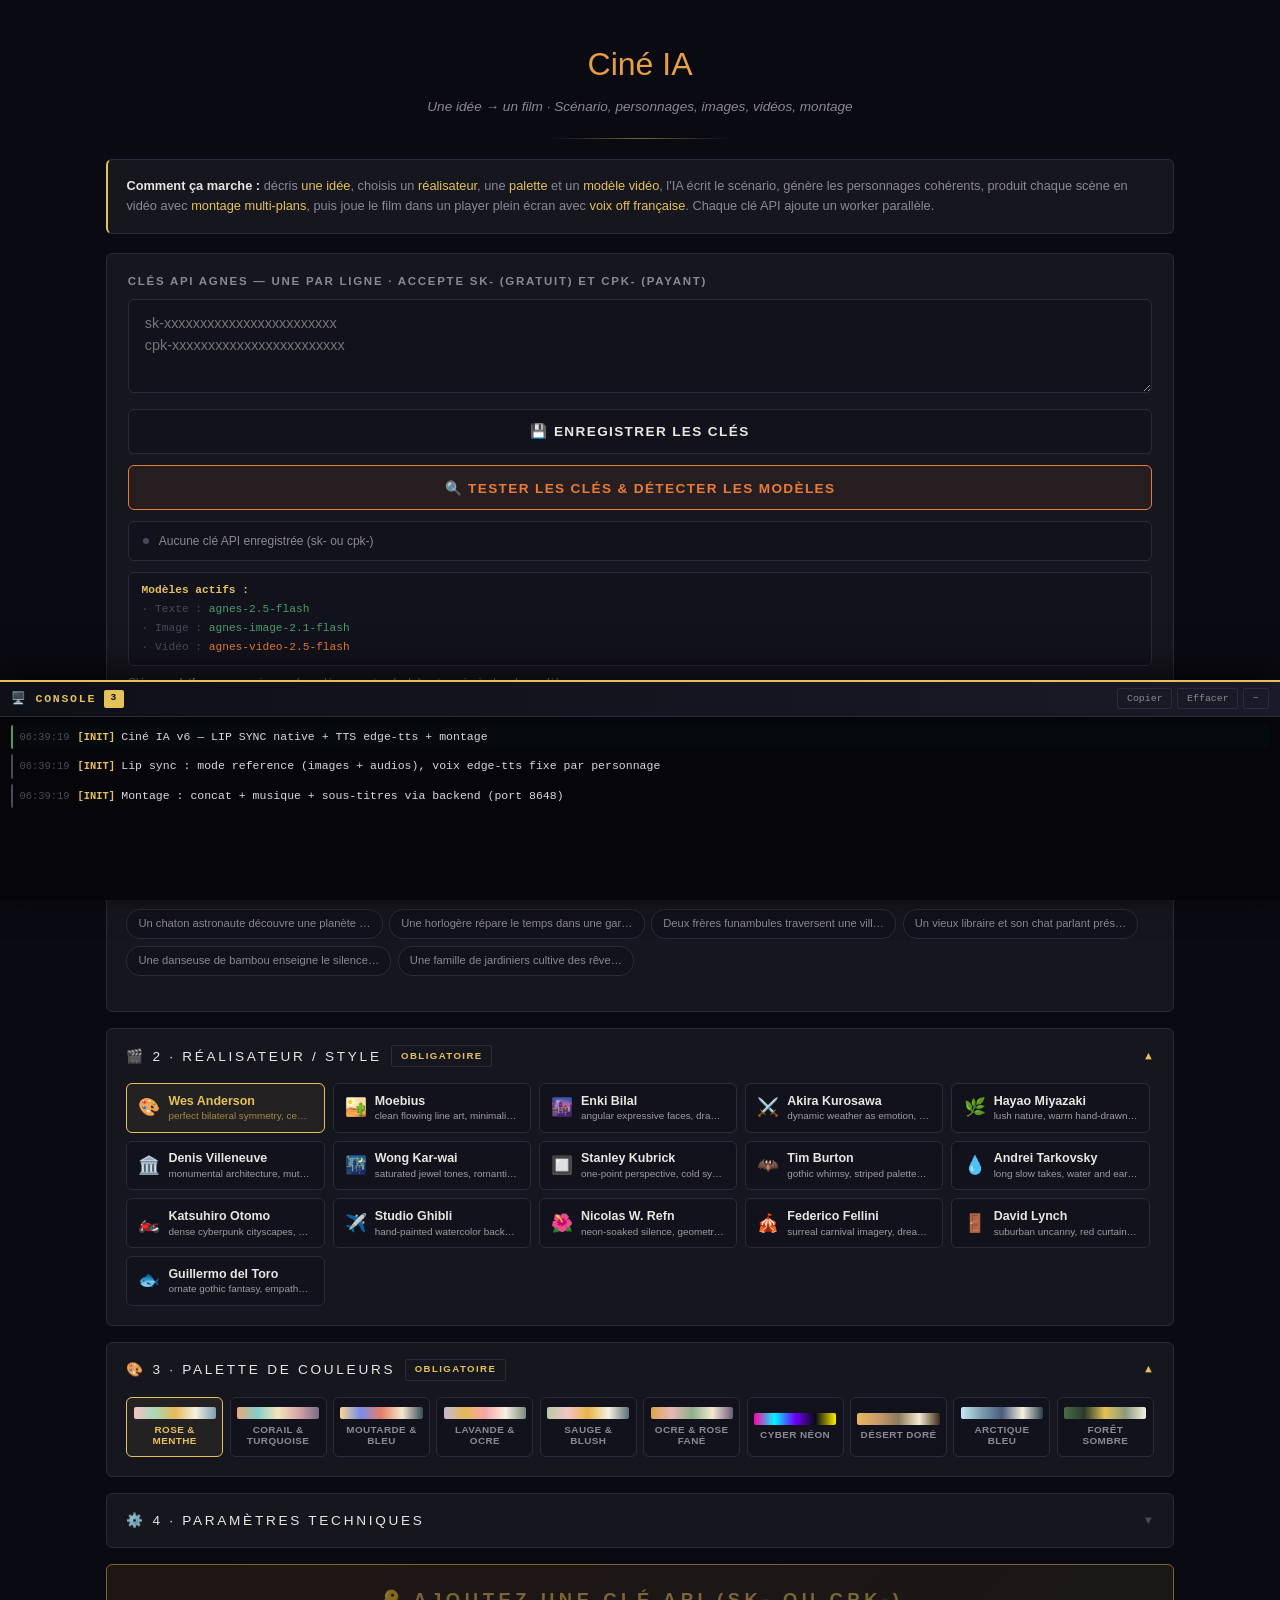
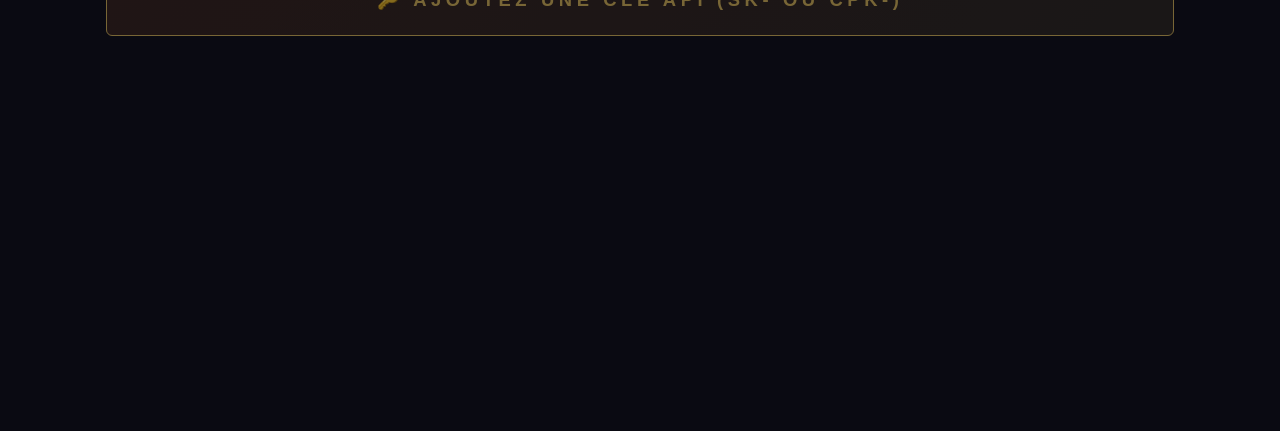
==== commit 1f116a4a: "v6 : lip sync native Agnes (reference+audios) + TTS edge-tts + montage (musique/sous-titres) + régén" ====
--- a/index.html
+++ b/index.html
@@ -123,6 +123,24 @@
 <option value="4:3">4:3 — Paysage classique</option>
 </select>
 </div>
+<div class="row">
+<label class="label">🎵 Musique de fond</label>
+<select id="music-select">
+<option value="">Sans musique</option>
+<option value="ambiant">Ambiant</option>
+<option value="mysterieux">Mystérieux</option>
+<option value="doux">Doux</option>
+</select>
+</div>
+<div class="row">
+<label class="label">💬 Sous-titres (français)</label>
+<div class="toggle-row"><input type="checkbox" id="subtitles-toggle"><label for="subtitles-toggle">Incruster les sous-titres dans le film final</label></div>
+</div>
+<div class="row">
+<label class="label">🕺 Référence de mouvement (optionnel)</label>
+<input type="file" id="motion-ref-input" accept="video/*">
+<div class="hint">Imite le geste/mouvement de cette vidéo. Nécessite le modèle 2.5 complet (le flash ne la prend pas en charge).</div>
+</div>
 </div></div>
 </div>
 
@@ -159,6 +177,16 @@
 </div>
 <div class="section-body"><div class="section-content">
 <div class="videos-grid" id="videos-grid"></div>
+</div></div>
+</div>
+
+<div class="section hidden" id="section-final">
+<div class="section-header" data-toggle="section-final">
+<span class="section-title">🎞️ Film final <span class="badge" id="final-badge">—</span></span>
+<span class="chevron">▼</span>
+</div>
+<div class="section-body"><div class="section-content">
+<div class="final-film-body" id="final-film-body"></div>
 </div></div>
 </div>
 
--- a/style.css
+++ b/style.css
@@ -156,3 +156,14 @@
 .model-info .ml-ok{color:var(--ok)}
 .model-info .ml-paid{color:var(--acc2)}
 @media(max-width:480px){h1{font-size:1.55rem}.videos-grid{grid-template-columns:1fr}body{padding-bottom:26rem}.debug-panel{height:200px}.status-bar{bottom:210px}.director-grid{grid-template-columns:1fr}.model-choice{grid-template-columns:1fr}}
+
+.toggle-row{display:flex;align-items:center;gap:.6rem}
+.toggle-row input[type=checkbox]{width:auto;margin:0;accent-color:var(--acc)}
+.toggle-row label{font-size:.8rem;color:var(--ink);cursor:pointer}
+input[type=file]{width:100%;padding:.6rem;border-radius:var(--r);border:1px dashed var(--border);background:var(--bg2);color:var(--dim);font-size:.75rem;margin-bottom:.6rem}
+input[type=file]:hover{border-color:var(--acc)}
+.scene-regen{display:block;width:100%;margin-top:.5rem;padding:.45rem;border-radius:3px;border:1px solid var(--border);background:var(--bg2);color:var(--dim);font-size:.72rem;cursor:pointer;letter-spacing:.05em;transition:all .2s;font-family:inherit}
+.scene-regen:hover{border-color:var(--acc2);color:var(--acc2)}
+.final-film-body video{width:100%;border-radius:var(--r);background:#000;display:block;margin-top:.5rem}
+.final-film-body .scene-placeholder{color:var(--dim);font-size:.8rem;text-align:center;padding:1.5rem 0}
+.final-film-body .scene-download{margin-top:.6rem}
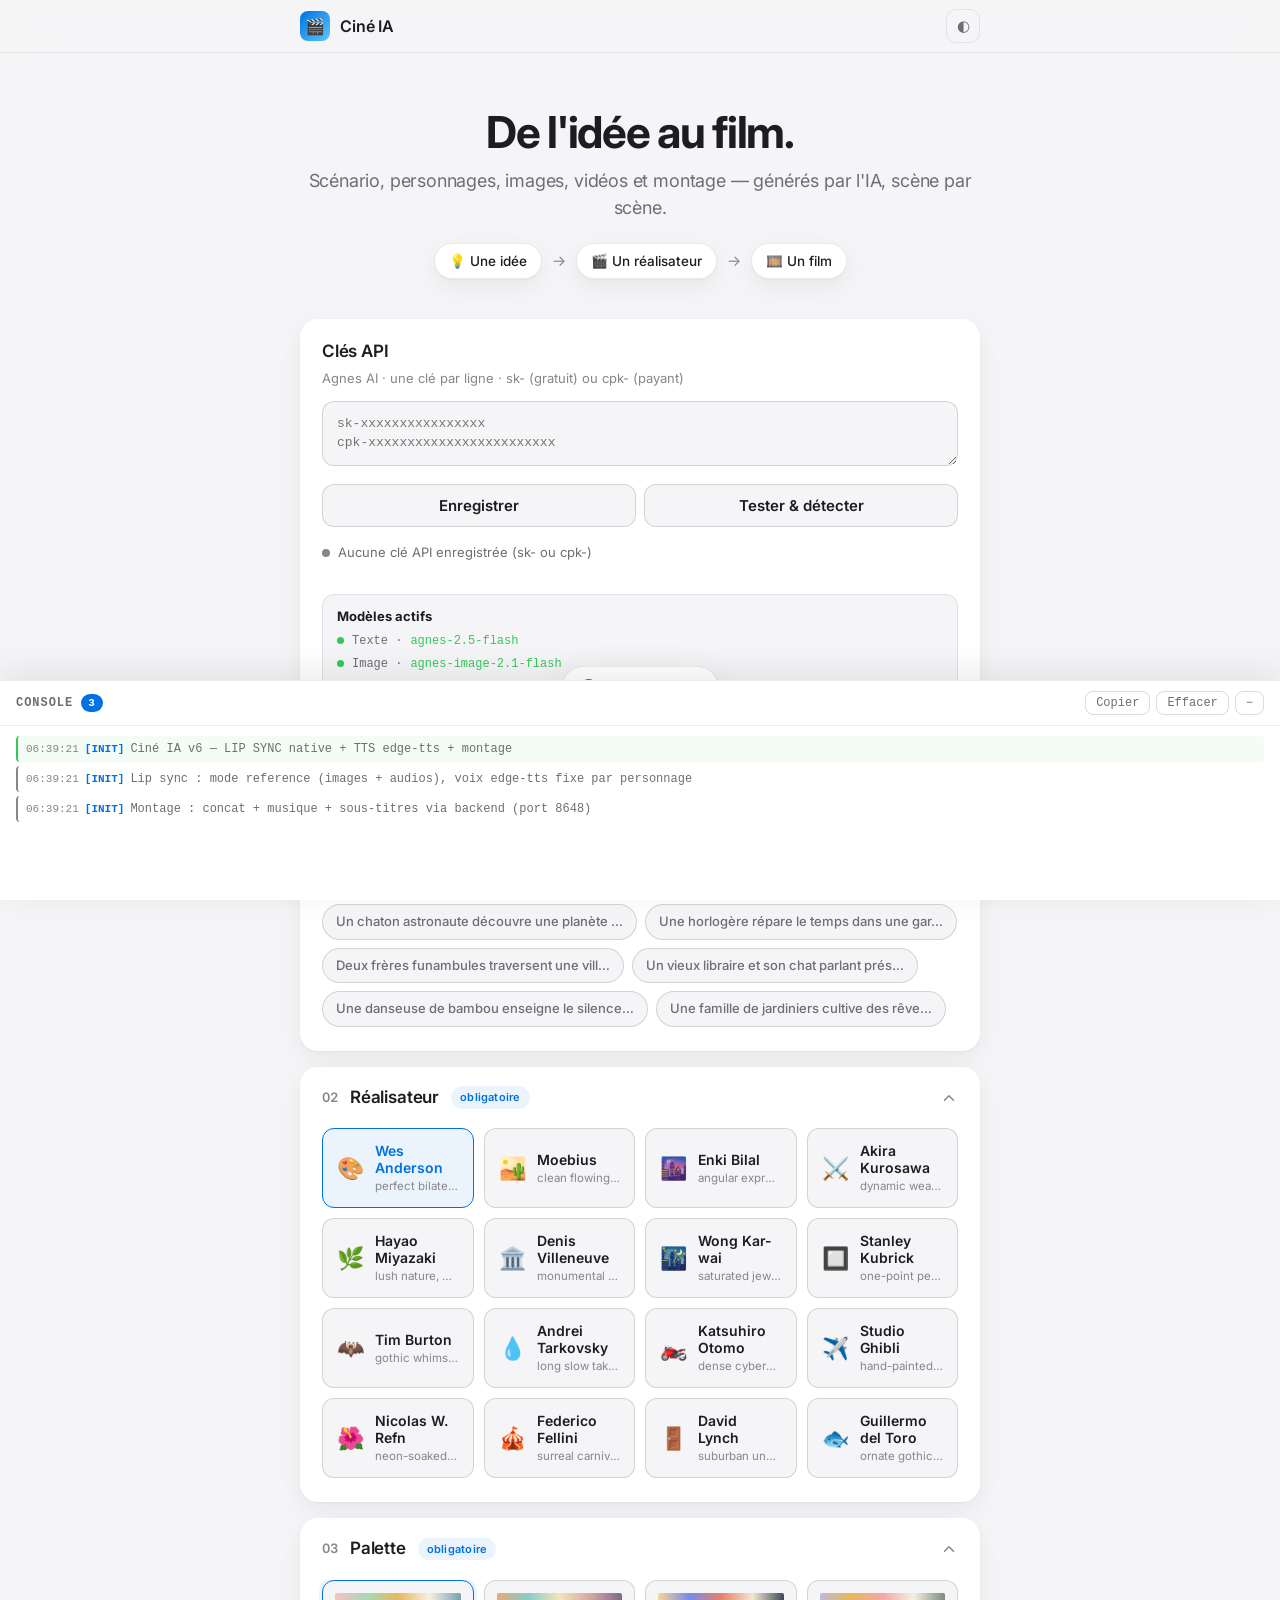
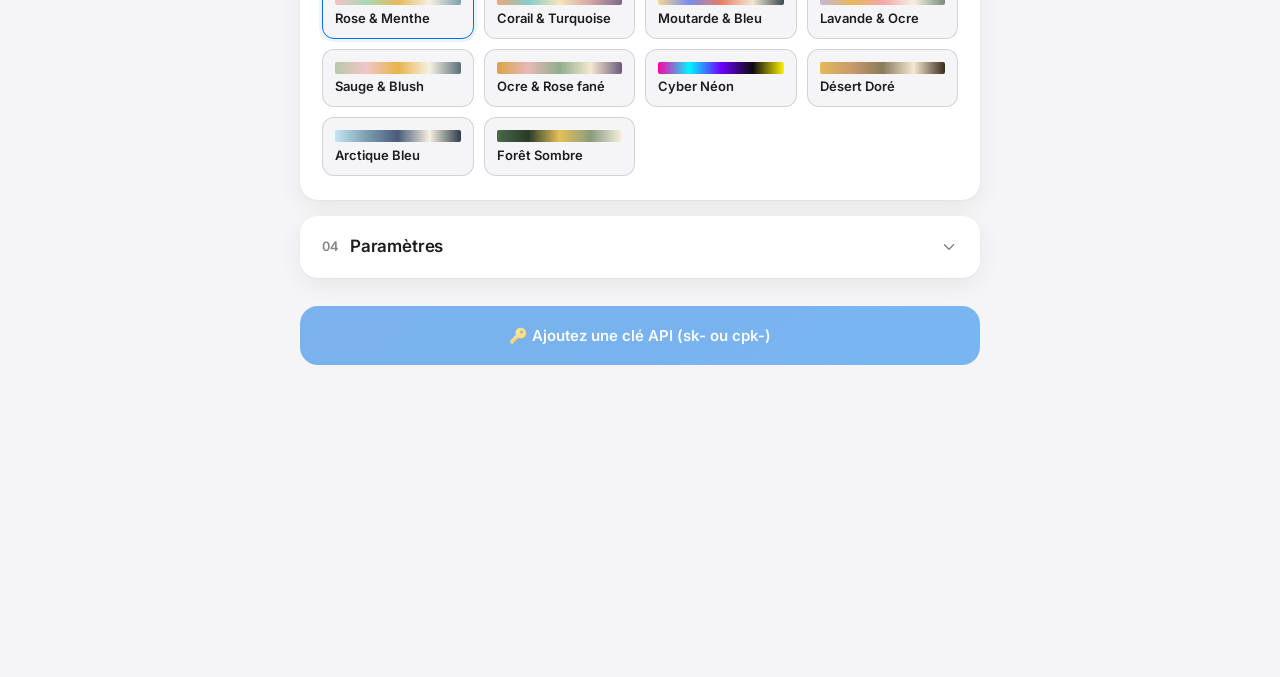
==== commit 6c869895: "UI : thème light Apple (design system tokens + micro-interactions)" ====
--- a/index.html
+++ b/index.html
@@ -2,234 +2,313 @@
 <html lang="fr">
 <head>
 <meta charset="UTF-8">
-<meta name="viewport" content="width=device-width, initial-scale=1.0, maximum-scale=1.0, user-scalable=no">
+<meta name="viewport" content="width=device-width, initial-scale=1.0">
 <title>Ciné IA — De l'idée au film</title>
+<link rel="preconnect" href="https://fonts.googleapis.com">
+<link href="https://fonts.googleapis.com/css2?family=Inter:wght@400;500;600;700&display=swap" rel="stylesheet">
 <link rel="stylesheet" href="style.css">
 </head>
 <body>
 
-<header>
-<h1>Ciné IA</h1>
-<p class="subtitle">Une idée → un film · Scénario, personnages, images, vidéos, montage</p>
+<header class="topbar">
+  <div class="topbar-inner">
+    <div class="brand">
+      <div class="brand-mark">🎬</div>
+      <span class="brand-name">Ciné IA</span>
+    </div>
+    <button type="button" class="ghost-btn" id="theme-toggle" aria-label="Basculer le thème">◐</button>
+  </div>
 </header>
 
-<div class="banner">
-<strong>Comment ça marche :</strong> décris <span class="hl">une idée</span>, choisis un <span class="hl">réalisateur</span>, une <span class="hl">palette</span> et un <span class="hl">modèle vidéo</span>, l'IA écrit le scénario, génère les personnages cohérents, produit chaque scène en vidéo avec <span class="hl">montage multi-plans</span>, puis joue le film dans un player plein écran avec <span class="hl">voix off française</span>. Chaque clé API ajoute un worker parallèle.
-</div>
-
-<div class="panel" id="api-panel">
-<label class="label">Clés API Agnes — une par ligne · accepte sk- (gratuit) et cpk- (payant)</label>
-<textarea id="api-keys-input" placeholder="sk-xxxxxxxxxxxxxxxxxxxxxxxx&#10;cpk-xxxxxxxxxxxxxxxxxxxxxxxx" rows="3" spellcheck="false" autocomplete="off"></textarea>
-<button type="button" class="btn" id="api-save-btn">💾 Enregistrer les clés</button>
-<button type="button" class="btn btn-test" id="api-test-btn">🔍 Tester les clés & détecter les modèles</button>
-<div class="status" id="api-status-line"><span class="dot"></span><span id="api-status-text">Aucune clé API enregistrée</span></div>
-<div class="keys-list" id="api-keys-status"></div>
-<div class="model-info" id="model-info">
-<strong>Modèles actifs :</strong><br>
-· Texte : <span class="ml-ok">agnes-2.5-flash</span><br>
-· Image : <span class="ml-ok">agnes-image-2.1-flash</span><br>
-· Vidéo : <span class="ml-paid" id="video-model-display">agnes-video-2.5-flash</span> <span id="video-model-badge"></span>
-</div>
-<div class="hint">Clés sur <a href="https://platform.agnes-ai.com" target="_blank">platform.agnes-ai.com</a> · Les clés payantes (cpk-) ont accès à plus de modèles</div>
-</div>
-
-<div class="section open" id="section-idea">
-<div class="section-header" data-toggle="section-idea">
-<span class="section-title">💡 1 · Votre idée <span class="badge">obligatoire</span></span>
-<span class="chevron">▼</span>
-</div>
-<div class="section-body"><div class="section-content">
-<div class="row">
-<label class="label">Décrivez votre idée en une phrase ou un court paragraphe</label>
-<textarea id="idea-input" placeholder="Ex : Un chaton astronaute découvre une planète oubliée où les étoiles chantent.">Un chaton astronaute découvre une planète oubliée où les étoiles chantent.</textarea>
-<div class="preset-row" id="idea-presets"></div>
-</div>
-</div></div>
-</div>
-
-<div class="section open" id="section-director">
-<div class="section-header" data-toggle="section-director">
-<span class="section-title">🎬 2 · Réalisateur / Style <span class="badge">obligatoire</span></span>
-<span class="chevron">▼</span>
-</div>
-<div class="section-body"><div class="section-content">
-<div class="director-grid" id="director-grid"></div>
-</div></div>
-</div>
-
-<div class="section open" id="section-palette">
-<div class="section-header" data-toggle="section-palette">
-<span class="section-title">🎨 3 · Palette de couleurs <span class="badge">obligatoire</span></span>
-<span class="chevron">▼</span>
-</div>
-<div class="section-body"><div class="section-content">
-<div class="palette-row" id="palette-row"></div>
-</div></div>
-</div>
-
-<div class="section" id="section-settings">
-<div class="section-header" data-toggle="section-settings">
-<span class="section-title">⚙️ 4 · Paramètres techniques</span>
-<span class="chevron">▼</span>
-</div>
-<div class="section-body"><div class="section-content">
-
-<div class="row">
-<label class="label">Modèle vidéo</label>
-<div class="model-choice" id="model-choice">
-  <div class="model-opt" data-model="auto">
-    <div class="mo-name">Auto</div>
-    <div class="mo-desc">Détecte le meilleur modèle disponible selon votre clé</div>
+<main>
+
+  <section class="hero">
+    <h1>De l'idée au film.</h1>
+    <p class="hero-sub">Scénario, personnages, images, vidéos et montage — générés par l'IA, scène par scène.</p>
+    <div class="how">
+      <span class="how-chip">💡 Une idée</span>
+      <span class="how-arrow">→</span>
+      <span class="how-chip">🎬 Un réalisateur</span>
+      <span class="how-arrow">→</span>
+      <span class="how-chip">🎞️ Un film</span>
+    </div>
+  </section>
+
+  <div class="card" id="api-panel">
+    <div class="card-head">
+      <h2 class="card-title">Clés API</h2>
+      <span class="card-sub">Agnes AI · une clé par ligne · sk- (gratuit) ou cpk- (payant)</span>
+    </div>
+    <textarea id="api-keys-input" placeholder="sk-xxxxxxxxxxxxxxxx&#10;cpk-xxxxxxxxxxxxxxxxxxxxxxxx" rows="2" spellcheck="false" autocomplete="off"></textarea>
+    <div class="btn-row">
+      <button type="button" class="btn btn-secondary" id="api-save-btn">Enregistrer</button>
+      <button type="button" class="btn btn-secondary" id="api-test-btn">Tester & détecter</button>
+    </div>
+    <div class="status-line" id="api-status-line">
+      <span class="dot"></span><span id="api-status-text">Aucune clé API enregistrée</span>
+    </div>
+    <div class="keys-list" id="api-keys-status"></div>
+    <div class="model-info" id="model-info">
+      <strong>Modèles actifs</strong>
+      <div class="mi-row"><span class="mi-dot ok"></span> Texte · <span class="ml-ok">agnes-2.5-flash</span></div>
+      <div class="mi-row"><span class="mi-dot ok"></span> Image · <span class="ml-ok">agnes-image-2.1-flash</span></div>
+      <div class="mi-row"><span class="mi-dot paid"></span> Vidéo · <span class="ml-paid" id="video-model-display">agnes-video-2.5-flash</span> <span id="video-model-badge"></span></div>
+    </div>
   </div>
-  <div class="model-opt selected" data-model="agnes-video-2.5-flash">
-    <div class="mo-name">2.5-flash</div>
-    <div class="mo-desc">Rapide, gratuit, 720P, qualité standard</div>
+
+  <section class="card open" id="section-idea">
+    <div class="section-header" data-toggle="section-idea">
+      <div class="section-title-group">
+        <span class="section-num">01</span>
+        <h2 class="section-title">Votre idée</h2>
+        <span class="badge">obligatoire</span>
+      </div>
+      <svg class="chevron" viewBox="0 0 24 24" width="18" height="18"><path d="M6 9l6 6 6-6" fill="none" stroke="currentColor" stroke-width="2" stroke-linecap="round" stroke-linejoin="round"/></svg>
+    </div>
+    <div class="section-body"><div class="section-content">
+      <textarea id="idea-input" class="idea-input" placeholder="Ex : Un chaton astronaute découvre une planète oubliée où les étoiles chantent.">Un chaton astronaute découvre une planète oubliée où les étoiles chantent.</textarea>
+      <div class="preset-row" id="idea-presets"></div>
+    </div></div>
+  </section>
+
+  <section class="card open" id="section-director">
+    <div class="section-header" data-toggle="section-director">
+      <div class="section-title-group">
+        <span class="section-num">02</span>
+        <h2 class="section-title">Réalisateur</h2>
+        <span class="badge">obligatoire</span>
+      </div>
+      <svg class="chevron" viewBox="0 0 24 24" width="18" height="18"><path d="M6 9l6 6 6-6" fill="none" stroke="currentColor" stroke-width="2" stroke-linecap="round" stroke-linejoin="round"/></svg>
+    </div>
+    <div class="section-body"><div class="section-content">
+      <div class="director-grid" id="director-grid"></div>
+    </div></div>
+  </section>
+
+  <section class="card open" id="section-palette">
+    <div class="section-header" data-toggle="section-palette">
+      <div class="section-title-group">
+        <span class="section-num">03</span>
+        <h2 class="section-title">Palette</h2>
+        <span class="badge">obligatoire</span>
+      </div>
+      <svg class="chevron" viewBox="0 0 24 24" width="18" height="18"><path d="M6 9l6 6 6-6" fill="none" stroke="currentColor" stroke-width="2" stroke-linecap="round" stroke-linejoin="round"/></svg>
+    </div>
+    <div class="section-body"><div class="section-content">
+      <div class="palette-row" id="palette-row"></div>
+    </div></div>
+  </section>
+
+  <section class="card" id="section-settings">
+    <div class="section-header" data-toggle="section-settings">
+      <div class="section-title-group">
+        <span class="section-num">04</span>
+        <h2 class="section-title">Paramètres</h2>
+      </div>
+      <svg class="chevron" viewBox="0 0 24 24" width="18" height="18"><path d="M6 9l6 6 6-6" fill="none" stroke="currentColor" stroke-width="2" stroke-linecap="round" stroke-linejoin="round"/></svg>
+    </div>
+    <div class="section-body"><div class="section-content">
+
+      <div class="field">
+        <label class="label">Modèle vidéo</label>
+        <div class="model-choice" id="model-choice">
+          <div class="model-opt" data-model="auto">
+            <div class="mo-name">Auto</div>
+            <div class="mo-desc">Meilleur modèle selon votre clé</div>
+          </div>
+          <div class="model-opt selected" data-model="agnes-video-2.5-flash">
+            <div class="mo-name">2.5-flash</div>
+            <div class="mo-desc">Rapide · gratuit · 720P</div>
+          </div>
+          <div class="model-opt" data-model="agnes-video-2.5">
+            <div class="mo-name">2.5</div>
+            <div class="mo-desc">Complet · payant · 2K</div>
+          </div>
+        </div>
+        <div class="hint" id="model-hint">Mode actuel : <strong id="model-hint-name">agnes-video-2.5-flash</strong></div>
+      </div>
+
+      <div class="field">
+        <label class="label">Nombre de scènes</label>
+        <select id="scene-count-select">
+          <option value="3">3 scènes — court</option>
+          <option value="5" selected>5 scènes — standard</option>
+          <option value="8">8 scènes — long</option>
+          <option value="10">10 scènes — épique</option>
+        </select>
+      </div>
+
+      <div class="field">
+        <label class="label">Durée par scène</label>
+        <select id="duration-select">
+          <option value="5">5 secondes</option>
+          <option value="6" selected>6 secondes</option>
+          <option value="7">7 secondes</option>
+          <option value="8">8 secondes</option>
+          <option value="10">10 secondes</option>
+          <option value="12">12 secondes</option>
+        </select>
+      </div>
+
+      <div class="field">
+        <label class="label">Format d'image</label>
+        <select id="ratio-select">
+          <option value="9:16" selected>9:16 — Portrait (mobile)</option>
+          <option value="16:9">16:9 — Paysage (cinéma)</option>
+          <option value="1:1">1:1 — Carré (social)</option>
+          <option value="3:4">3:4 — Portrait classique</option>
+          <option value="4:3">4:3 — Paysage classique</option>
+        </select>
+      </div>
+
+      <div class="field">
+        <label class="label">Musique de fond</label>
+        <select id="music-select">
+          <option value="">Sans musique</option>
+          <option value="ambiant">Ambiant</option>
+          <option value="mysterieux">Mystérieux</option>
+          <option value="doux">Doux</option>
+        </select>
+      </div>
+
+      <div class="switch-row">
+        <div>
+          <label class="label switch-label">Sous-titres français</label>
+          <span class="hint">Incruster les sous-titres dans le film final</span>
+        </div>
+        <label class="switch">
+          <input type="checkbox" id="subtitles-toggle">
+          <span class="track"><span class="thumb"></span></span>
+        </label>
+      </div>
+
+      <div class="field">
+        <label class="label">Référence de mouvement (optionnel)</label>
+        <input type="file" id="motion-ref-input" accept="video/*">
+        <div class="hint">Imite le geste/mouvement de cette vidéo. Nécessite le modèle 2.5 complet.</div>
+      </div>
+
+    </div></div>
+  </section>
+
+  <div class="generate-zone">
+    <button type="button" class="btn btn-primary" id="generate-btn" disabled>▶ Générer le film</button>
+    <button type="button" class="btn btn-stop" id="stop-btn">Arrêter la génération</button>
   </div>
-  <div class="model-opt" data-model="agnes-video-2.5">
-    <div class="mo-name">2.5</div>
-    <div class="mo-desc">Complet, payant, jusqu'à 2K, haute qualité</div>
-  </div>
-</div>
-<div class="hint" id="model-hint">Mode actuel : <strong id="model-hint-name">agnes-video-2.5-flash</strong></div>
-</div>
-
-<div class="row">
-<label class="label">Nombre de scènes</label>
-<select id="scene-count-select">
-<option value="3">3 scènes — court</option>
-<option value="5" selected>5 scènes — standard</option>
-<option value="8">8 scènes — long</option>
-<option value="10">10 scènes — épique</option>
-</select>
-</div>
-<div class="row">
-<label class="label">Durée par scène</label>
-<select id="duration-select">
-<option value="5">5 secondes</option>
-<option value="6" selected>6 secondes</option>
-<option value="7">7 secondes</option>
-<option value="8">8 secondes</option>
-<option value="10">10 secondes</option>
-<option value="12">12 secondes</option>
-</select>
-</div>
-<div class="row">
-<label class="label">Format d'image</label>
-<select id="ratio-select">
-<option value="9:16" selected>9:16 — Portrait (mobile)</option>
-<option value="16:9">16:9 — Paysage (cinéma)</option>
-<option value="1:1">1:1 — Carré (social)</option>
-<option value="3:4">3:4 — Portrait classique</option>
-<option value="4:3">4:3 — Paysage classique</option>
-</select>
-</div>
-<div class="row">
-<label class="label">🎵 Musique de fond</label>
-<select id="music-select">
-<option value="">Sans musique</option>
-<option value="ambiant">Ambiant</option>
-<option value="mysterieux">Mystérieux</option>
-<option value="doux">Doux</option>
-</select>
-</div>
-<div class="row">
-<label class="label">💬 Sous-titres (français)</label>
-<div class="toggle-row"><input type="checkbox" id="subtitles-toggle"><label for="subtitles-toggle">Incruster les sous-titres dans le film final</label></div>
-</div>
-<div class="row">
-<label class="label">🕺 Référence de mouvement (optionnel)</label>
-<input type="file" id="motion-ref-input" accept="video/*">
-<div class="hint">Imite le geste/mouvement de cette vidéo. Nécessite le modèle 2.5 complet (le flash ne la prend pas en charge).</div>
-</div>
-</div></div>
-</div>
-
-<button type="button" class="btn btn-primary" id="generate-btn" disabled>
-▶ Générer le film
-<span style="display:block;font-size:.65rem;letter-spacing:.15em;color:var(--dim);margin-top:.4rem;font-weight:400;text-transform:none;">Scénario → personnages → images → vidéos → film</span>
-</button>
-<button type="button" class="btn btn-stop" id="stop-btn">⏹ Arrêter la génération</button>
-
-<div class="section hidden" id="section-script">
-<div class="section-header" data-toggle="section-script">
-<span class="section-title">📜 Scénario <span class="badge" id="script-badge">—</span></span>
-<span class="chevron">▼</span>
-</div>
-<div class="section-body"><div class="section-content">
-<div class="script-view" id="script-view">Le scénario apparaîtra ici…</div>
-</div></div>
-</div>
-
-<div class="section hidden" id="section-characters">
-<div class="section-header" data-toggle="section-characters">
-<span class="section-title">🐱 Personnages <span class="badge" id="characters-badge">0</span></span>
-<span class="chevron">▼</span>
-</div>
-<div class="section-body"><div class="section-content">
-<div class="characters-grid" id="characters-grid"></div>
-</div></div>
-</div>
-
-<div class="section hidden" id="section-videos">
-<div class="section-header" data-toggle="section-videos">
-<span class="section-title">🎞️ Scènes vidéo <span class="badge" id="videos-count">0</span></span>
-<span class="chevron">▼</span>
-</div>
-<div class="section-body"><div class="section-content">
-<div class="videos-grid" id="videos-grid"></div>
-</div></div>
-</div>
-
-<div class="section hidden" id="section-final">
-<div class="section-header" data-toggle="section-final">
-<span class="section-title">🎞️ Film final <span class="badge" id="final-badge">—</span></span>
-<span class="chevron">▼</span>
-</div>
-<div class="section-body"><div class="section-content">
-<div class="final-film-body" id="final-film-body"></div>
-</div></div>
-</div>
-
-<div class="section hidden" id="section-player">
-<div class="section-header" data-toggle="section-player">
-<span class="section-title">▶ Player séquentiel <span class="badge" id="player-badge">0</span></span>
-<span class="chevron">▼</span>
-</div>
-<div class="section-body"><div class="section-content">
-<div class="player-controls">
-<div class="player-row">
-<button type="button" class="btn" id="play-film-btn" disabled>▶ Lire le film</button>
-<button type="button" class="btn" id="replay-btn" disabled>🔁 Rejouer</button>
-</div>
-<div class="voice-toggle">
-<input type="checkbox" id="voice-toggle" checked>
-<label for="voice-toggle">Narration vocale française (voix du navigateur)</label>
-</div>
-</div>
-<div class="hint">Lecture plein écran avec sous-titres dynamiques et voix off. Échap ou clic pour quitter.</div>
-</div></div>
-</div>
+
+  <section class="card hidden" id="section-script">
+    <div class="section-header" data-toggle="section-script">
+      <div class="section-title-group">
+        <span class="section-num">05</span>
+        <h2 class="section-title">Scénario</h2>
+        <span class="count-pill" id="script-badge">—</span>
+      </div>
+      <svg class="chevron" viewBox="0 0 24 24" width="18" height="18"><path d="M6 9l6 6 6-6" fill="none" stroke="currentColor" stroke-width="2" stroke-linecap="round" stroke-linejoin="round"/></svg>
+    </div>
+    <div class="section-body"><div class="section-content">
+      <div class="script-view" id="script-view">Le scénario apparaîtra ici…</div>
+    </div></div>
+  </section>
+
+  <section class="card hidden" id="section-characters">
+    <div class="section-header" data-toggle="section-characters">
+      <div class="section-title-group">
+        <span class="section-num">06</span>
+        <h2 class="section-title">Personnages</h2>
+        <span class="count-pill" id="characters-badge">0</span>
+      </div>
+      <svg class="chevron" viewBox="0 0 24 24" width="18" height="18"><path d="M6 9l6 6 6-6" fill="none" stroke="currentColor" stroke-width="2" stroke-linecap="round" stroke-linejoin="round"/></svg>
+    </div>
+    <div class="section-body"><div class="section-content">
+      <div class="characters-grid" id="characters-grid"></div>
+    </div></div>
+  </section>
+
+  <section class="card hidden" id="section-videos">
+    <div class="section-header" data-toggle="section-videos">
+      <div class="section-title-group">
+        <span class="section-num">07</span>
+        <h2 class="section-title">Scènes vidéo</h2>
+        <span class="count-pill" id="videos-count">0</span>
+      </div>
+      <svg class="chevron" viewBox="0 0 24 24" width="18" height="18"><path d="M6 9l6 6 6-6" fill="none" stroke="currentColor" stroke-width="2" stroke-linecap="round" stroke-linejoin="round"/></svg>
+    </div>
+    <div class="section-body"><div class="section-content">
+      <div class="videos-grid" id="videos-grid"></div>
+    </div></div>
+  </section>
+
+  <section class="card hidden" id="section-final">
+    <div class="section-header" data-toggle="section-final">
+      <div class="section-title-group">
+        <span class="section-num">08</span>
+        <h2 class="section-title">Film final</h2>
+        <span class="count-pill" id="final-badge">—</span>
+      </div>
+      <svg class="chevron" viewBox="0 0 24 24" width="18" height="18"><path d="M6 9l6 6 6-6" fill="none" stroke="currentColor" stroke-width="2" stroke-linecap="round" stroke-linejoin="round"/></svg>
+    </div>
+    <div class="section-body"><div class="section-content">
+      <div class="final-film-body" id="final-film-body"></div>
+    </div></div>
+  </section>
+
+  <section class="card hidden" id="section-player">
+    <div class="section-header" data-toggle="section-player">
+      <div class="section-title-group">
+        <span class="section-num">09</span>
+        <h2 class="section-title">Player</h2>
+        <span class="count-pill" id="player-badge">0</span>
+      </div>
+      <svg class="chevron" viewBox="0 0 24 24" width="18" height="18"><path d="M6 9l6 6 6-6" fill="none" stroke="currentColor" stroke-width="2" stroke-linecap="round" stroke-linejoin="round"/></svg>
+    </div>
+    <div class="section-body"><div class="section-content">
+      <div class="player-controls">
+        <div class="player-row">
+          <button type="button" class="btn btn-secondary" id="play-film-btn" disabled>▶ Lire le film</button>
+          <button type="button" class="btn btn-secondary" id="replay-btn" disabled>↻ Rejouer</button>
+        </div>
+        <div class="switch-row">
+          <div>
+            <label class="label switch-label">Narration vocale</label>
+            <span class="hint">Voix française (navigateur)</span>
+          </div>
+          <label class="switch">
+            <input type="checkbox" id="voice-toggle" checked>
+            <span class="track"><span class="thumb"></span></span>
+          </label>
+        </div>
+      </div>
+    </div></div>
+  </section>
+
+</main>
 
 <div class="status-bar" id="status-bar"><div class="spinner"></div><span id="status-text">Préparation…</span></div>
 <div class="toast" id="toast"><span id="toast-icon">✓</span><span id="toast-text">Message</span></div>
 
 <div class="debug-panel" id="debug-panel">
-<div class="debug-header" id="debug-header">
-<div class="debug-title">🖥️ Console <span class="debug-badge" id="debug-count">0</span></div>
-<div class="debug-actions">
-<button type="button" id="debug-copy-btn">Copier</button>
-<button type="button" id="debug-clear-btn">Effacer</button>
-<button type="button" id="debug-collapse-btn">−</button>
+  <div class="debug-header" id="debug-header">
+    <div class="debug-title">Console <span class="debug-badge" id="debug-count">0</span></div>
+    <div class="debug-actions">
+      <button type="button" id="debug-copy-btn">Copier</button>
+      <button type="button" id="debug-clear-btn">Effacer</button>
+      <button type="button" id="debug-collapse-btn">−</button>
+    </div>
+  </div>
+  <div class="debug-body" id="debug-body"></div>
 </div>
+
+<div class="player-overlay" id="player-overlay">
+  <canvas id="player-canvas"></canvas>
+  <div class="player-hint" id="player-hint-overlay">Échap ou clic pour quitter</div>
 </div>
-<div class="debug-body" id="debug-body"></div>
-</div>
-
-<div class="player-overlay" id="player-overlay">
-<canvas id="player-canvas"></canvas>
-<div class="player-hint" id="player-hint-overlay">Échap ou clic pour quitter</div>
-</div>
 
 <script src="app.js"></script>
+<script>
+document.getElementById('theme-toggle').addEventListener('click', () => {
+  const d = document.documentElement;
+  d.dataset.theme = d.dataset.theme === 'dark' ? 'light' : 'dark';
+});
+</script>
 </body>
 </html>
--- a/style.css
+++ b/style.css
@@ -1,169 +1,500 @@
-*{box-sizing:border-box;margin:0;padding:0;-webkit-tap-highlight-color:transparent}
-:root{
---bg:#0a0a12;--bg2:#12121c;--bg3:#1a1a28;
---panel:#16161f;--border:#2a2a3a;
---ink:#e8e6e0;--dim:#8a8896;--faint:#4a4858;
---acc:#e5c15a;--acc2:#e87b35;
---ok:#4a9d6a;--err:#c85a4a;--warn:#d4a017;
---r:6px;--fs:-apple-system,BlinkMacSystemFont,'Helvetica Neue',Arial,sans-serif;
---fm:ui-monospace,'SF Mono',Menlo,monospace;
-}
-html,body{background:var(--bg)}
-body{font-family:var(--fs);background:var(--bg);color:var(--ink);min-height:100vh;padding:1.5rem 1rem 24rem;font-size:15px;line-height:1.55;max-width:1100px;margin:0 auto}
-header{margin-bottom:1.2rem;text-align:center;padding:1rem 0 1.4rem;position:relative}
-header::after{content:'';position:absolute;bottom:0;left:50%;transform:translateX(-50%);width:180px;height:1px;background:linear-gradient(90deg,transparent,var(--acc),transparent);opacity:.5}
-h1{font-size:2rem;font-weight:300;margin-bottom:.4rem;background:linear-gradient(135deg,var(--acc2),var(--acc));-webkit-background-clip:text;background-clip:text;-webkit-text-fill-color:transparent}
-.subtitle{font-size:.85rem;color:var(--dim);font-style:italic}
-.toast{position:fixed;top:1.5rem;left:50%;transform:translateX(-50%) translateY(-120px);background:var(--bg3);color:var(--ink);border:1px solid var(--border);border-left:3px solid var(--acc);padding:.85rem 1.4rem;border-radius:var(--r);font-size:.85rem;box-shadow:0 8px 32px rgba(0,0,0,.6);z-index:1000;opacity:0;transition:transform .35s cubic-bezier(.2,.9,.3,1.2),opacity .35s;max-width:90vw;text-align:center;display:flex;align-items:center;gap:.6rem}
-.toast.visible{transform:translateX(-50%) translateY(0);opacity:1}
-.toast.success{border-left-color:var(--ok)}.toast.error{border-left-color:var(--err)}.toast.warn{border-left-color:var(--warn)}
-.banner{background:var(--panel);border:1px solid var(--border);border-left:2px solid var(--acc);padding:1rem 1.15rem;border-radius:var(--r);font-size:.8rem;color:var(--dim);margin-bottom:1.2rem;line-height:1.6}
-.banner strong{color:var(--ink)}.banner .hl{color:var(--acc)}
-.panel{background:var(--panel);border:1px solid var(--border);border-radius:var(--r);padding:1.2rem 1.3rem;margin-bottom:1rem}
-.panel.ok{box-shadow:inset 3px 0 0 var(--ok)}
-.panel.paid{box-shadow:inset 3px 0 0 var(--acc2)}
-input[type=password],input[type=text],textarea{width:100%;padding:.85rem 1rem;border-radius:var(--r);border:1px solid var(--border);background:var(--bg2);color:var(--ink);font-family:var(--fm);font-size:.78rem;margin-bottom:.6rem}
-textarea{resize:vertical;min-height:76px;line-height:1.5;font-family:var(--fs);font-size:.9rem}
-input:focus,textarea:focus{outline:none;border-color:var(--acc)}
-.btn{width:100%;padding:.85rem 1.2rem;border-radius:var(--r);border:1px solid var(--border);background:var(--bg2);color:var(--ink);font-size:.85rem;font-weight:600;letter-spacing:.1em;text-transform:uppercase;cursor:pointer;margin-bottom:.7rem;transition:all .2s;font-family:inherit}
-.btn:hover:not(:disabled){background:var(--bg3);border-color:var(--acc)}
-.btn:disabled{opacity:.35;cursor:not-allowed}
-.btn-primary{border-color:var(--acc);background:linear-gradient(135deg,rgba(232,123,53,.2),rgba(229,193,90,.15));color:var(--acc);font-size:1.15rem;padding:1.5rem;letter-spacing:.25em}
-.btn-primary:disabled{opacity:.5}
-.btn-stop{border-color:var(--err);color:var(--err);background:transparent;display:none}
-.btn-stop.visible{display:block}
-.btn-test{border-color:var(--acc2);color:var(--acc2);background:rgba(232,123,53,.08)}
-.status{font-size:.75rem;padding:.6rem .9rem;border-radius:var(--r);margin-bottom:.5rem;display:flex;align-items:center;gap:.6rem;background:var(--bg2);color:var(--dim);border:1px solid var(--border)}
-.status.ok{background:rgba(74,157,106,.08);color:var(--ok);border-color:rgba(74,157,106,.3)}
-.status.paid{background:rgba(232,123,53,.08);color:var(--acc2);border-color:rgba(232,123,53,.3)}
-.dot{width:6px;height:6px;border-radius:50%;background:var(--faint);flex-shrink:0}
-.status.ok .dot{background:var(--ok);box-shadow:0 0 8px var(--ok)}
-.status.paid .dot{background:var(--acc2);box-shadow:0 0 8px var(--acc2)}
-.hint{font-size:.72rem;color:var(--dim);margin-top:.5rem}
-.hint a{color:var(--acc);text-decoration:none}
-.key-row{padding:.5rem .7rem;background:var(--bg2);border:1px solid var(--border);border-radius:var(--r);margin-bottom:.35rem;display:flex;justify-content:space-between;align-items:center;gap:.5rem;font-family:var(--fm);font-size:.72rem;flex-wrap:wrap}
-.key-row .key-id{color:var(--acc);font-weight:600;letter-spacing:.03em}
-.key-row .key-state{font-size:.62rem;padding:.15rem .5rem;border-radius:2px;background:rgba(74,157,106,.15);color:var(--ok);border:1px solid rgba(74,157,106,.3);letter-spacing:.08em;text-transform:uppercase;font-weight:700}
-.key-row .key-state.cool{background:rgba(212,160,23,.15);color:var(--warn);border-color:rgba(212,160,23,.3)}
-.key-row .key-state.dead{background:rgba(200,90,74,.15);color:var(--err);border-color:rgba(200,90,74,.3)}
-.key-row .key-state.paid{background:rgba(232,123,53,.15);color:var(--acc2);border-color:rgba(232,123,53,.3)}
-.keys-list{margin-top:.7rem}
-.section{background:var(--panel);border:1px solid var(--border);border-radius:var(--r);margin-bottom:1rem;overflow:hidden}
-.section.hidden{display:none!important}
-.section-header{padding:1rem 1.2rem;cursor:pointer;user-select:none;display:flex;justify-content:space-between;align-items:center}
-.section-title{font-size:.85rem;text-transform:uppercase;letter-spacing:.2em;color:var(--ink);font-weight:500;display:flex;align-items:center;gap:.6rem;flex-wrap:wrap}
-.badge{display:inline-block;padding:.15rem .55rem;background:transparent;color:var(--acc);border:1px solid var(--border);border-radius:2px;font-size:.6rem;letter-spacing:.15em;font-weight:600}
-.badge.paid{color:var(--acc2);border-color:var(--acc2)}
-.chevron{font-size:.7rem;color:var(--faint);transition:transform .3s}
-.section.open .chevron{transform:rotate(180deg);color:var(--acc)}
-.section-body{max-height:0;overflow:hidden;transition:max-height .4s ease}
-.section.open .section-body{max-height:20000px}
-.section-content{padding:0 1.2rem 1.2rem}
-.row{margin-bottom:1rem}
-.label{display:block;font-size:.72rem;color:var(--dim);margin-bottom:.5rem;text-transform:uppercase;letter-spacing:.15em;font-weight:600}
-select{width:100%;padding:.8rem .95rem;border-radius:var(--r);border:1px solid var(--border);background:var(--bg2);color:var(--ink);font-size:.88rem;appearance:none;background-image:url("data:image/svg+xml;utf8,<svg xmlns='http://www.w3.org/2000/svg' width='10' height='6' viewBox='0 0 10 6'><path fill='%23e5c15a' d='M0 0l5 6 5-6z'/></svg>");background-repeat:no-repeat;background-position:right .95rem center;background-size:10px;font-family:inherit}
-select:focus{outline:none;border-color:var(--acc)}
-select option{background:var(--bg2);color:var(--ink)}
-.model-choice{display:grid;grid-template-columns:repeat(auto-fit,minmax(150px,1fr));gap:.5rem;margin-bottom:.7rem}
-.model-opt{padding:.7rem .8rem;border-radius:var(--r);border:1px solid var(--border);background:var(--bg2);cursor:pointer;transition:all .2s;text-align:center}
-.model-opt:hover{border-color:var(--faint);background:var(--bg3)}
-.model-opt.selected{border-color:var(--acc);background:rgba(229,193,90,.06);color:var(--acc)}
-.model-opt .mo-name{font-size:.78rem;font-weight:700;font-family:var(--fm);line-height:1.2;word-break:break-all}
-.model-opt .mo-desc{font-size:.62rem;opacity:.7;margin-top:.25rem;line-height:1.3}
-.palette-row{display:flex;gap:.4rem;flex-wrap:wrap}
-.palette-btn{flex:1;min-width:90px;padding:.6rem .4rem;border-radius:var(--r);border:1px solid var(--border);background:var(--bg2);color:var(--dim);font-size:.62rem;font-weight:600;letter-spacing:.04em;text-transform:uppercase;cursor:pointer;transition:all .2s;text-align:center;font-family:inherit}
-.palette-btn:hover{border-color:var(--faint);color:var(--ink)}
-.palette-btn.active{border-color:var(--acc);color:var(--acc);background:rgba(229,193,90,.06)}
-.director-grid{display:grid;grid-template-columns:repeat(auto-fill,minmax(180px,1fr));gap:.5rem;max-height:340px;overflow-y:auto;padding-right:4px}
-.director-card{padding:.6rem .7rem;border-radius:var(--r);border:1px solid var(--border);background:var(--bg2);cursor:pointer;transition:all .15s;display:flex;align-items:center;gap:.5rem}
-.director-card:hover{border-color:var(--faint);background:var(--bg3)}
-.director-card.selected{border-color:var(--acc);background:rgba(229,193,90,.06);color:var(--acc)}
-.director-card .dc-emoji{font-size:1.1rem;flex-shrink:0}
-.director-card .dc-info{min-width:0;flex:1}
-.director-card .dc-nm{font-size:.78rem;font-weight:600;line-height:1.2}
-.director-card .dc-ds{font-size:.62rem;opacity:.65;margin-top:.1rem;line-height:1.2;overflow:hidden;text-overflow:ellipsis;white-space:nowrap}
-.preset-row{display:flex;flex-wrap:wrap;gap:.4rem;margin-top:.5rem}
-.preset-chip{padding:.35rem .7rem;border-radius:14px;border:1px solid var(--border);background:var(--bg2);color:var(--dim);font-size:.7rem;cursor:pointer;transition:all .15s}
-.preset-chip:hover{border-color:var(--acc);color:var(--acc)}
-.script-view{background:var(--bg2);border:1px solid var(--border);border-radius:var(--r);padding:1.1rem 1.2rem;margin-top:.6rem;font-size:.86rem;line-height:1.7;color:var(--ink);max-height:520px;overflow-y:auto}
-.script-title{font-size:1.05rem;font-weight:500;color:var(--acc);margin-bottom:.35rem;letter-spacing:.05em}
-.script-logline{font-style:italic;color:var(--dim);margin-bottom:1rem;font-size:.82rem}
-.script-meta{font-size:.72rem;color:var(--faint);font-family:var(--fm);margin-bottom:1rem;padding-bottom:.8rem;border-bottom:1px dashed var(--border)}
-.script-scene{margin-bottom:1.1rem;padding-left:.9rem;border-left:2px solid var(--border)}
-.script-scene .sc-head{font-size:.78rem;color:var(--acc);font-weight:600;text-transform:uppercase;letter-spacing:.12em;margin-bottom:.35rem}
-.script-scene .sc-line{margin-bottom:.25rem;font-size:.83rem}
-.script-scene .sc-label{display:inline-block;min-width:78px;color:var(--faint);font-size:.7rem;text-transform:uppercase;letter-spacing:.1em}
-.script-scene .sc-dialogue{color:#f0d78a;font-style:italic}
-.script-scene .sc-character{color:#b8d8e8}
-.script-scene .sc-shots{margin-top:.4rem;padding:.4rem .6rem;background:rgba(255,255,255,.02);border-radius:3px;font-size:.76rem;color:var(--dim);font-family:var(--fm)}
-.characters-grid{display:grid;grid-template-columns:repeat(auto-fill,minmax(160px,1fr));gap:.8rem;margin-top:.6rem}
-.character-card{background:var(--bg2);border:1px solid var(--border);border-radius:var(--r);overflow:hidden;transition:border-color .3s}
-.character-card.done{border-color:var(--ok)}
-.character-card.error{border-color:var(--err)}
-.character-card img{width:100%;aspect-ratio:1/1;object-fit:cover;display:block;background:#000}
-.character-card .ch-label{padding:.5rem .6rem;font-size:.72rem;font-family:var(--fm);color:var(--acc);text-align:center;border-top:1px solid var(--border);overflow:hidden;text-overflow:ellipsis;white-space:nowrap}
-.character-card .ch-placeholder{width:100%;aspect-ratio:1/1;background:#0a0a12;display:flex;align-items:center;justify-content:center;color:var(--faint);font-size:.7rem;font-family:var(--fm);flex-direction:column;gap:.5rem}
-.videos-grid{display:grid;grid-template-columns:repeat(auto-fill,minmax(260px,1fr));gap:1rem;margin-top:.8rem}
-.scene-card{background:var(--bg2);border:1px solid var(--border);border-radius:var(--r);overflow:hidden;transition:border-color .3s;display:flex;flex-direction:column}
-.scene-card.generating{border-color:var(--acc)}
-.scene-card.done{border-color:var(--ok)}
-.scene-card.error{border-color:var(--err)}
-.scene-card-header{padding:.55rem .75rem;font-size:.7rem;font-family:var(--fm);color:var(--dim);display:flex;justify-content:space-between;align-items:center;border-bottom:1px solid var(--border);gap:.5rem}
-.scene-card-title{overflow:hidden;text-overflow:ellipsis;white-space:nowrap;flex:1}
-.scene-card-body{padding:.7rem}
-.scene-card-body video{width:100%;border-radius:2px;background:#000;display:block}
-.scene-placeholder{width:100%;aspect-ratio:16/9;background:#0a0a12;border-radius:2px;display:flex;align-items:center;justify-content:center;color:var(--faint);font-size:.7rem;font-family:var(--fm);flex-direction:column;gap:.5rem;text-align:center;padding:.5rem}
-.scene-download{display:block;margin-top:.5rem;font-size:.72rem;color:var(--acc);text-decoration:none;text-align:center;padding:.4rem;border:1px solid var(--border);border-radius:3px;transition:all .2s}
-.scene-download:hover{background:rgba(229,193,90,.08);border-color:var(--acc)}
-.spinner-mini{width:14px;height:14px;border:2px solid rgba(229,193,90,.2);border-top-color:var(--acc);border-radius:50%;animation:spin .8s linear infinite;flex-shrink:0}
-@keyframes spin{to{transform:rotate(360deg)}}
-.player-overlay{position:fixed;inset:0;background:#000;z-index:2000;display:none;align-items:center;justify-content:center;cursor:pointer}
-.player-overlay.visible{display:flex}
-#player-canvas{display:block;max-width:100vw;max-height:100vh;background:#000}
-.player-hint{position:absolute;bottom:1rem;left:50%;transform:translateX(-50%);color:rgba(255,255,255,.55);font-size:.75rem;font-family:var(--fm);letter-spacing:.15em;text-transform:uppercase;pointer-events:none;opacity:1;transition:opacity .5s;text-align:center;background:rgba(0,0,0,.4);padding:.35rem .8rem;border-radius:3px}
-.player-hint.hidden{opacity:0}
-.player-controls{background:var(--bg2);border:1px solid var(--border);border-radius:var(--r);padding:1rem 1.1rem;margin-top:.6rem}
-.player-row{display:flex;gap:.6rem;flex-wrap:wrap;margin-bottom:.6rem}
-.player-row .btn{margin-bottom:0;flex:1;min-width:140px}
-.status-bar{position:fixed;bottom:230px;left:0;right:0;background:var(--bg3);border-top:1px solid var(--border);color:var(--ink);padding:.75rem 1.1rem;font-size:.78rem;display:flex;align-items:center;gap:.7rem;transform:translateY(200%);transition:transform .35s cubic-bezier(.2,.9,.3,1);z-index:150;font-family:var(--fm);box-shadow:0 -4px 20px rgba(0,0,0,.4)}
-.status-bar.visible{transform:translateY(0)}
-.spinner{width:12px;height:12px;border:2px solid rgba(229,193,90,.2);border-top-color:var(--acc);border-radius:50%;animation:spin .8s linear infinite;flex-shrink:0}
-.debug-panel{position:fixed;bottom:0;left:0;right:0;height:220px;background:#05050a;border-top:2px solid var(--acc);z-index:200;display:flex;flex-direction:column;font-family:var(--fm);box-shadow:0 -8px 32px rgba(0,0,0,.7);transition:height .3s ease}
-.debug-panel.collapsed{height:40px}
-.debug-header{display:flex;justify-content:space-between;align-items:center;padding:.4rem .7rem;background:linear-gradient(90deg,#0f0f18,#1a1a28);border-bottom:1px solid var(--border);flex-shrink:0;user-select:none}
-.debug-title{font-size:.72rem;color:var(--acc);letter-spacing:.15em;text-transform:uppercase;font-weight:600;display:flex;align-items:center;gap:.5rem}
-.debug-badge{font-size:.6rem;padding:.1rem .4rem;background:var(--acc);color:var(--bg);border-radius:2px;font-weight:700}
-.debug-actions{display:flex;gap:.3rem}
-.debug-actions button{background:transparent;border:1px solid var(--border);color:var(--dim);font-size:.62rem;padding:.25rem .55rem;border-radius:2px;cursor:pointer;font-family:inherit}
-.debug-actions button:hover{color:var(--acc);border-color:var(--acc)}
-.debug-body{flex:1;overflow-y:auto;padding:.5rem .7rem 1rem;font-size:.72rem;line-height:1.45;color:#c8c8d0}
-.debug-entry{margin-bottom:.3rem;padding:.25rem .4rem;border-left:2px solid transparent;border-radius:2px;word-break:break-word}
-.debug-entry.info{border-left-color:var(--faint)}
-.debug-entry.success{border-left-color:var(--ok);background:rgba(74,157,106,.04)}
-.debug-entry.warn{border-left-color:var(--warn);background:rgba(212,160,23,.04)}
-.debug-entry.error{border-left-color:var(--err);background:rgba(200,90,74,.06);color:#f0a0a0}
-.debug-entry.api{border-left-color:var(--acc)}
-.debug-entry.response{border-left-color:var(--acc2)}
-.debug-time{color:var(--faint);margin-right:.5rem;font-size:.65rem}
-.debug-cat{color:var(--acc);font-weight:600;margin-right:.4rem;font-size:.65rem}
-.debug-msg{color:#d8d8e0}
-.debug-data{margin-top:.3rem;padding:.4rem .5rem;background:#0a0a12;border:1px solid var(--border);border-radius:2px;font-size:.68rem;color:#a8d8b0;max-height:160px;overflow:auto;white-space:pre-wrap;word-break:break-all;line-height:1.4}
-.hidden{display:none!important}
-.voice-toggle{display:flex;align-items:center;gap:.5rem;margin-top:.6rem;font-size:.75rem;color:var(--dim)}
-.voice-toggle input{width:auto;margin:0;accent-color:var(--acc)}
-.model-info{font-size:.7rem;font-family:var(--fm);color:var(--faint);padding:.5rem .8rem;background:var(--bg2);border:1px solid var(--border);border-radius:var(--r);margin-top:.5rem;line-height:1.7}
-.model-info strong{color:var(--acc)}
-.model-info .ml-ok{color:var(--ok)}
-.model-info .ml-paid{color:var(--acc2)}
-@media(max-width:480px){h1{font-size:1.55rem}.videos-grid{grid-template-columns:1fr}body{padding-bottom:26rem}.debug-panel{height:200px}.status-bar{bottom:210px}.director-grid{grid-template-columns:1fr}.model-choice{grid-template-columns:1fr}}
-
-.toggle-row{display:flex;align-items:center;gap:.6rem}
-.toggle-row input[type=checkbox]{width:auto;margin:0;accent-color:var(--acc)}
-.toggle-row label{font-size:.8rem;color:var(--ink);cursor:pointer}
-input[type=file]{width:100%;padding:.6rem;border-radius:var(--r);border:1px dashed var(--border);background:var(--bg2);color:var(--dim);font-size:.75rem;margin-bottom:.6rem}
-input[type=file]:hover{border-color:var(--acc)}
-.scene-regen{display:block;width:100%;margin-top:.5rem;padding:.45rem;border-radius:3px;border:1px solid var(--border);background:var(--bg2);color:var(--dim);font-size:.72rem;cursor:pointer;letter-spacing:.05em;transition:all .2s;font-family:inherit}
-.scene-regen:hover{border-color:var(--acc2);color:var(--acc2)}
-.final-film-body video{width:100%;border-radius:var(--r);background:#000;display:block;margin-top:.5rem}
-.final-film-body .scene-placeholder{color:var(--dim);font-size:.8rem;text-align:center;padding:1.5rem 0}
-.final-film-body .scene-download{margin-top:.6rem}
+/* ══ Ciné IA — thème light "Apple" ═══════════════════════════
+   Design system + micro-interactions Bencho traduits en CSS vanilla.
+   Toutes les classes dynamiques d'app.js sont conservées. */
+
+:root {
+  --bg: #f5f5f7;
+  --card: #ffffff;
+  --ink: #1d1d1f;
+  --ink-2: #6e6e73;
+  --ink-3: #86868b;
+  --border: rgba(0,0,0,0.08);
+  --border-strong: rgba(0,0,0,0.14);
+  --accent: #0071e3;
+  --accent-soft: rgba(0,113,227,0.08);
+  --ok: #34c759;
+  --err: #ff3b30;
+  --warn: #ff9500;
+  --fill-slab: #ffffff;
+  --fill-on: #1d1d1f;
+  --dim: #86868b;
+  --shadow-card: 0 1px 2px rgba(0,0,0,0.04), 0 8px 24px rgba(0,0,0,0.06);
+  --shadow-hover: 0 2px 4px rgba(0,0,0,0.05), 0 16px 40px rgba(0,0,0,0.10);
+  --r: 18px;
+  --r-sm: 12px;
+  --ease: cubic-bezier(0.22, 1, 0.36, 1);
+  --spring: cubic-bezier(0.34, 1.45, 0.64, 1);
+  --font: -apple-system, BlinkMacSystemFont, "SF Pro Text", "Inter", "Helvetica Neue", Arial, sans-serif;
+  --mono: ui-monospace, "SF Mono", Menlo, monospace;
+}
+
+[data-theme="dark"] {
+  --bg: #000000;
+  --card: #1c1c1e;
+  --ink: #f5f5f7;
+  --ink-2: #a1a1a6;
+  --ink-3: #8e8e93;
+  --border: rgba(255,255,255,0.10);
+  --border-strong: rgba(255,255,255,0.18);
+  --accent: #0a84ff;
+  --accent-soft: rgba(10,132,255,0.16);
+  --fill-slab: #1c1c1e;
+  --fill-on: #f5f5f7;
+  --dim: #8e8e93;
+  --shadow-card: 0 1px 2px rgba(0,0,0,0.4), 0 8px 24px rgba(0,0,0,0.5);
+  --shadow-hover: 0 2px 4px rgba(0,0,0,0.5), 0 16px 40px rgba(0,0,0,0.6);
+}
+
+* { box-sizing: border-box; margin: 0; padding: 0; -webkit-tap-highlight-color: transparent; }
+body {
+  font-family: var(--font);
+  background: var(--bg);
+  color: var(--ink);
+  font-size: 16px;
+  line-height: 1.5;
+  -webkit-font-smoothing: antialiased;
+  transition: background 0.3s var(--ease), color 0.3s var(--ease);
+}
+
+/* ══ Top bar ══ */
+.topbar {
+  position: sticky; top: 0; z-index: 100;
+  background: color-mix(in srgb, var(--bg) 78%, transparent);
+  backdrop-filter: saturate(180%) blur(20px);
+  -webkit-backdrop-filter: saturate(180%) blur(20px);
+  border-bottom: 1px solid var(--border);
+}
+.topbar-inner {
+  max-width: 720px; margin: 0 auto; padding: 0 20px;
+  height: 52px; display: flex; align-items: center; justify-content: space-between;
+}
+.brand { display: flex; align-items: center; gap: 10px; }
+.brand-mark {
+  width: 30px; height: 30px; border-radius: 8px;
+  display: grid; place-items: center; font-size: 16px;
+  background: linear-gradient(135deg, #0071e3, #5ac8fa);
+}
+.brand-name { font-weight: 600; font-size: 16px; letter-spacing: -0.01em; }
+.ghost-btn {
+  border: 1px solid var(--border); background: transparent; color: var(--ink-2);
+  width: 34px; height: 34px; border-radius: 10px; cursor: pointer; font-size: 15px;
+  transition: transform 0.15s var(--ease), background 0.15s;
+}
+.ghost-btn:hover { background: var(--accent-soft); color: var(--ink); }
+.ghost-btn:active { transform: scale(0.94); }
+
+main { max-width: 720px; margin: 0 auto; padding: 0 20px 280px; }
+
+/* ══ Hero ══ */
+.hero { text-align: center; padding: 56px 0 40px; }
+.hero h1 { font-size: 44px; font-weight: 700; letter-spacing: -0.03em; line-height: 1.05; }
+.hero-sub { margin-top: 12px; font-size: 18px; color: var(--ink-2); letter-spacing: -0.01em; }
+.how { margin-top: 22px; display: flex; align-items: center; justify-content: center; gap: 10px; flex-wrap: wrap; }
+.how-chip {
+  padding: 7px 14px; border-radius: 999px; font-size: 13.5px; font-weight: 500;
+  background: var(--card); border: 1px solid var(--border); color: var(--ink);
+  box-shadow: var(--shadow-card);
+}
+.how-arrow { color: var(--ink-3); font-size: 15px; }
+
+/* ══ Cards ══ */
+.card {
+  background: var(--card); border-radius: var(--r);
+  box-shadow: var(--shadow-card);
+  margin-bottom: 16px; overflow: hidden;
+  transition: box-shadow 0.3s var(--ease), background 0.3s var(--ease);
+}
+.card-head { padding: 20px 22px 8px; }
+.card-title { font-size: 17px; font-weight: 600; letter-spacing: -0.01em; }
+.card-sub { font-size: 13px; color: var(--ink-3); }
+
+/* ══ Section header (accordéon) ══ */
+.section-header {
+  padding: 18px 22px; cursor: pointer; user-select: none;
+  display: flex; align-items: center; justify-content: space-between; gap: 12px;
+}
+.section-title-group { display: flex; align-items: center; gap: 12px; flex-wrap: wrap; }
+.section-num { font-size: 13px; font-weight: 600; color: var(--ink-3); font-variant-numeric: tabular-nums; }
+.section-title { font-size: 17px; font-weight: 600; letter-spacing: -0.01em; }
+.badge {
+  font-size: 11px; font-weight: 600; padding: 3px 9px; border-radius: 999px;
+  background: var(--accent-soft); color: var(--accent); letter-spacing: 0.02em;
+}
+.count-pill {
+  font-size: 12px; font-weight: 600; min-width: 22px; height: 22px; padding: 0 7px;
+  border-radius: 999px; display: inline-grid; place-items: center;
+  background: var(--fill-on); color: var(--fill-slab); font-variant-numeric: tabular-nums;
+}
+.chevron { color: var(--ink-3); transition: transform 0.35s var(--ease); flex-shrink: 0; }
+.card.open .chevron { transform: rotate(180deg); }
+
+/* ouverture douce : grid rows, pas de max-height arbitraire */
+.section-body { display: grid; grid-template-rows: 0fr; transition: grid-template-rows 0.45s var(--ease); }
+.card.open .section-body { grid-template-rows: 1fr; }
+.section-content { overflow: hidden; padding: 0 22px; }
+.card.open .section-content { padding-bottom: 24px; }
+
+/* ══ Form fields ══ */
+textarea, select, input[type="text"], input[type="file"] {
+  width: 100%; padding: 12px 14px; border-radius: var(--r-sm);
+  border: 1px solid var(--border-strong); background: var(--bg);
+  color: var(--ink); font-family: inherit; font-size: 15px;
+  transition: border-color 0.2s var(--ease), box-shadow 0.2s var(--ease);
+}
+textarea { resize: vertical; min-height: 60px; line-height: 1.5; }
+textarea:focus, select:focus, input:focus {
+  outline: none; border-color: var(--accent); box-shadow: 0 0 0 4px var(--accent-soft);
+}
+select { appearance: none; -webkit-appearance: none; cursor: pointer;
+  background-image: url("data:image/svg+xml;utf8,<svg xmlns='http://www.w3.org/2000/svg' width='12' height='8' viewBox='0 0 12 8'><path d='M1 1l5 5 5-5' fill='none' stroke='%2386868b' stroke-width='1.5' stroke-linecap='round' stroke-linejoin='round'/></svg>");
+  background-repeat: no-repeat; background-position: right 14px center; padding-right: 40px;
+}
+select option { background: var(--card); color: var(--ink); }
+.idea-input { font-size: 17px; min-height: 84px; }
+#api-keys-input { font-family: var(--mono); font-size: 13px; margin: 4px 22px 12px; width: calc(100% - 44px); }
+
+.btn-row { display: flex; gap: 8px; padding: 0 22px 12px; }
+.btn {
+  border: none; border-radius: var(--r-sm); cursor: pointer; font-family: inherit;
+  font-weight: 600; font-size: 15px; padding: 11px 18px;
+  transition: transform 0.15s var(--ease), background 0.2s var(--ease), box-shadow 0.2s var(--ease), opacity 0.2s;
+}
+.btn:active { transform: scale(0.97); }
+.btn:disabled { opacity: 0.4; cursor: not-allowed; }
+.btn-secondary { background: var(--bg); color: var(--ink); border: 1px solid var(--border-strong); flex: 1; }
+.btn-secondary:hover:not(:disabled) { background: var(--accent-soft); }
+
+/* ══ Status line ══ */
+.status-line {
+  margin: 4px 22px 18px; display: flex; align-items: center; gap: 8px;
+  font-size: 13px; color: var(--ink-2);
+}
+.dot { width: 8px; height: 8px; border-radius: 50%; background: var(--ink-3); flex-shrink: 0; }
+.status-line.ok .dot { background: var(--ok); box-shadow: 0 0 0 3px rgba(52,199,89,0.2); }
+.status-line.ok { color: var(--ok); }
+.status-line.paid .dot { background: var(--accent); box-shadow: 0 0 0 3px var(--accent-soft); }
+.status-line.paid { color: var(--accent); }
+
+/* ══ Keys list (app.js) ══ */
+.keys-list { margin: 0 22px 14px; display: flex; flex-direction: column; gap: 6px; }
+.key-row {
+  display: flex; justify-content: space-between; align-items: center; gap: 8px;
+  padding: 8px 12px; border-radius: var(--r-sm); background: var(--bg);
+  border: 1px solid var(--border); font-family: var(--mono); font-size: 12px;
+}
+.key-id { color: var(--ink-2); font-weight: 500; }
+.key-state {
+  font-size: 11px; font-weight: 600; padding: 2px 8px; border-radius: 999px;
+  background: rgba(52,199,89,0.12); color: var(--ok); letter-spacing: 0.02em;
+}
+.key-state.cool { background: rgba(255,149,0,0.12); color: var(--warn); }
+.key-state.dead { background: rgba(255,59,48,0.12); color: var(--err); }
+.key-state.paid { background: var(--accent-soft); color: var(--accent); }
+
+/* ══ Model info ══ */
+.model-info {
+  margin: 4px 22px 18px; padding: 12px 14px; border-radius: var(--r-sm);
+  background: var(--bg); border: 1px solid var(--border);
+  font-size: 13px; color: var(--ink-2); display: flex; flex-direction: column; gap: 5px;
+}
+.model-info strong { color: var(--ink); font-size: 13px; }
+.mi-row { display: flex; align-items: center; gap: 8px; font-family: var(--mono); font-size: 12px; }
+.mi-dot { width: 7px; height: 7px; border-radius: 50%; background: var(--ink-3); flex-shrink: 0; }
+.mi-dot.ok { background: var(--ok); }
+.mi-dot.paid { background: var(--accent); }
+.ml-ok { color: var(--ok); }
+.ml-paid { color: var(--accent); }
+
+/* ══ Chips / presets ══ */
+.preset-row { display: flex; flex-wrap: wrap; gap: 8px; margin-top: 10px; }
+.preset-chip {
+  padding: 7px 13px; border-radius: 999px; font-size: 13px; font-weight: 500;
+  background: var(--bg); border: 1px solid var(--border-strong); color: var(--ink-2);
+  cursor: pointer; transition: all 0.2s var(--ease);
+}
+.preset-chip:hover { border-color: var(--accent); color: var(--accent); }
+
+/* ══ Field ══ */
+.field { margin-bottom: 20px; }
+.label { display: block; font-size: 13px; font-weight: 600; color: var(--ink-2); margin-bottom: 8px; }
+.switch-label { margin-bottom: 0; }
+.hint { font-size: 12.5px; color: var(--ink-3); margin-top: 6px; }
+.hint strong { color: var(--ink-2); }
+
+/* ══ Model choice ══ */
+.model-choice { display: grid; grid-template-columns: repeat(3, 1fr); gap: 8px; }
+.model-opt {
+  padding: 14px 12px; border-radius: var(--r-sm); text-align: center; cursor: pointer;
+  background: var(--bg); border: 1px solid var(--border-strong);
+  transition: all 0.2s var(--ease);
+}
+.model-opt:hover { border-color: var(--ink-3); }
+.model-opt.selected { background: var(--accent-soft); border-color: var(--accent); }
+.mo-name { font-size: 15px; font-weight: 600; color: var(--ink); }
+.mo-desc { font-size: 12px; color: var(--ink-3); margin-top: 3px; }
+.model-opt.selected .mo-name { color: var(--accent); }
+.model-opt.selected .mo-desc { color: var(--ink-2); }
+
+/* ══ Réalisateurs (app.js) ══ */
+.director-grid { display: grid; grid-template-columns: repeat(auto-fill, minmax(150px, 1fr)); gap: 10px; }
+.director-card {
+  padding: 14px; border-radius: var(--r-sm); cursor: pointer;
+  background: var(--bg); border: 1px solid var(--border-strong);
+  display: flex; align-items: center; gap: 11px;
+  transition: transform 0.2s var(--ease), border-color 0.2s var(--ease), box-shadow 0.2s var(--ease);
+}
+.director-card:hover { transform: translateY(-2px); box-shadow: var(--shadow-hover); border-color: var(--ink-3); }
+.director-card.selected { background: var(--accent-soft); border-color: var(--accent); }
+.dc-emoji { font-size: 22px; flex-shrink: 0; }
+.dc-info { min-width: 0; flex: 1; }
+.dc-nm { font-size: 14px; font-weight: 600; line-height: 1.2; }
+.dc-ds { font-size: 11.5px; color: var(--ink-3); margin-top: 2px; line-height: 1.25; overflow: hidden; text-overflow: ellipsis; white-space: nowrap; }
+.director-card.selected .dc-nm { color: var(--accent); }
+
+/* ══ Palettes (app.js) ══ */
+.palette-row { display: grid; grid-template-columns: repeat(auto-fill, minmax(150px, 1fr)); gap: 10px; }
+.palette-btn {
+  padding: 12px; border-radius: var(--r-sm); cursor: pointer; text-align: left;
+  background: var(--bg); border: 1px solid var(--border-strong);
+  font-family: inherit; font-size: 13px; font-weight: 600; color: var(--ink);
+  transition: transform 0.2s var(--ease), border-color 0.2s var(--ease), box-shadow 0.2s var(--ease);
+}
+.palette-btn:hover { transform: translateY(-2px); box-shadow: var(--shadow-hover); }
+.palette-btn.active { border-color: var(--accent); box-shadow: 0 0 0 3px var(--accent-soft); }
+.palette-btn span { display: block; height: 12px; border-radius: 4px; margin-bottom: 8px; }
+
+/* ══ Switch iOS ══ */
+.switch-row { display: flex; align-items: center; justify-content: space-between; gap: 16px; }
+.switch { position: relative; display: inline-block; flex-shrink: 0; cursor: pointer; }
+.switch input { position: absolute; opacity: 0; width: 0; height: 0; }
+.track {
+  display: block; width: 50px; height: 30px; border-radius: 999px;
+  background: var(--border-strong); transition: background 0.25s var(--ease); position: relative;
+}
+.thumb {
+  position: absolute; top: 2px; left: 2px; width: 26px; height: 26px; border-radius: 50%;
+  background: #fff; box-shadow: 0 2px 6px rgba(0,0,0,0.2);
+  transition: transform 0.3s var(--spring);
+}
+.switch input:checked + .track { background: var(--accent); }
+.switch input:checked + .track .thumb { transform: translateX(20px); }
+
+/* ══ Bouton Générer ══ */
+.generate-zone { margin: 28px 0 32px; }
+.btn-primary {
+  width: 100%; padding: 20px; border-radius: var(--r);
+  background: linear-gradient(135deg, #0071e3, #0077ed);
+  color: #fff; display: flex; flex-direction: column; align-items: center; gap: 4px;
+  box-shadow: 0 4px 16px rgba(0,113,227,0.35);
+  transition: transform 0.2s var(--spring), box-shadow 0.3s var(--ease);
+}
+.btn-primary:hover:not(:disabled) { box-shadow: 0 8px 28px rgba(0,113,227,0.45); transform: translateY(-1px); }
+.btn-primary:active:not(:disabled) { transform: scale(0.98); }
+.btn-primary:disabled { opacity: 0.5; box-shadow: none; }
+.btn-primary span[style] { font-size: 12px; opacity: 0.85; font-weight: 500; }
+
+/* ══ Stop ══ */
+.btn-stop {
+  width: 100%; margin-top: 10px; padding: 13px; border-radius: var(--r-sm);
+  background: transparent; color: var(--err); border: 1px solid rgba(255,59,48,0.4);
+  font-weight: 600; font-size: 15px; cursor: pointer; display: none;
+  transition: all 0.2s var(--ease);
+}
+.btn-stop.visible { display: block; }
+.btn-stop:hover { background: rgba(255,59,48,0.08); }
+
+/* ══ Script (app.js) ══ */
+.script-view {
+  background: var(--bg); border: 1px solid var(--border); border-radius: var(--r-sm);
+  padding: 18px; font-size: 15px; line-height: 1.7; color: var(--ink);
+  max-height: 520px; overflow-y: auto;
+}
+.script-title { font-size: 19px; font-weight: 700; letter-spacing: -0.01em; margin-bottom: 4px; }
+.script-logline { font-style: italic; color: var(--ink-2); margin-bottom: 14px; font-size: 14px; }
+.script-meta {
+  font-size: 12px; color: var(--ink-3); font-family: var(--mono); margin-bottom: 14px;
+  padding-bottom: 12px; border-bottom: 1px solid var(--border);
+}
+.script-scene { margin-bottom: 16px; padding-left: 14px; border-left: 2px solid var(--border); }
+.script-scene .sc-head { font-size: 12px; color: var(--accent); font-weight: 600; text-transform: uppercase; letter-spacing: 0.1em; margin-bottom: 6px; }
+.script-scene .sc-line { margin-bottom: 3px; font-size: 14px; }
+.script-scene .sc-label { display: inline-block; min-width: 72px; color: var(--ink-3); font-size: 11px; text-transform: uppercase; letter-spacing: 0.08em; }
+.script-scene .sc-dialogue { color: var(--ink-2); font-style: italic; }
+.script-scene .sc-character { color: var(--ink); }
+.script-scene .sc-shots {
+  margin-top: 6px; padding: 10px 12px; background: var(--card); border-radius: 8px;
+  font-size: 13px; color: var(--ink-2); font-family: var(--mono); border: 1px solid var(--border);
+}
+
+/* ══ Personnages (app.js) ══ */
+.characters-grid { display: grid; grid-template-columns: repeat(auto-fill, minmax(150px, 1fr)); gap: 14px; }
+.character-card {
+  background: var(--bg); border-radius: var(--r-sm); overflow: hidden;
+  border: 1px solid var(--border);
+  transition: transform 0.25s var(--ease), box-shadow 0.25s var(--ease), border-color 0.25s;
+}
+.character-card:hover { transform: translateY(-3px); box-shadow: var(--shadow-hover); }
+.character-card.done { border-color: rgba(52,199,89,0.4); }
+.character-card.error { border-color: rgba(255,59,48,0.4); }
+.character-card img { width: 100%; aspect-ratio: 1/1; object-fit: cover; display: block; background: #000; }
+.character-card .ch-label {
+  padding: 10px 12px; font-size: 13px; font-weight: 600; text-align: center;
+  border-top: 1px solid var(--border); overflow: hidden; text-overflow: ellipsis; white-space: nowrap;
+}
+.character-card .ch-placeholder {
+  width: 100%; aspect-ratio: 1/1; background: var(--bg); display: flex;
+  align-items: center; justify-content: center; gap: 8px; flex-direction: column;
+  color: var(--ink-3); font-size: 12px; font-family: var(--mono);
+}
+
+/* ══ Scènes vidéo (app.js) ══ */
+.videos-grid { display: grid; grid-template-columns: repeat(auto-fill, minmax(260px, 1fr)); gap: 14px; }
+.scene-card {
+  background: var(--bg); border-radius: var(--r-sm); overflow: hidden;
+  border: 1px solid var(--border); display: flex; flex-direction: column;
+  transition: border-color 0.3s;
+}
+.scene-card.generating { border-color: var(--accent); }
+.scene-card.done { border-color: rgba(52,199,89,0.4); }
+.scene-card.error { border-color: rgba(255,59,48,0.4); }
+.scene-card-header {
+  padding: 10px 14px; font-size: 12px; font-family: var(--mono); color: var(--ink-2);
+  display: flex; justify-content: space-between; align-items: center;
+  border-bottom: 1px solid var(--border); gap: 8px;
+}
+.scene-card-title { overflow: hidden; text-overflow: ellipsis; white-space: nowrap; flex: 1; }
+.scene-card-body { padding: 12px; }
+.scene-card-body video { width: 100%; border-radius: 8px; background: #000; display: block; }
+.scene-placeholder {
+  width: 100%; aspect-ratio: 16/9; border-radius: 8px; background: var(--card);
+  display: flex; align-items: center; justify-content: center; gap: 8px; flex-direction: column;
+  color: var(--ink-3); font-size: 12px; font-family: var(--mono); text-align: center; padding: 12px;
+}
+.scene-download {
+  display: block; margin-top: 10px; font-size: 13px; font-weight: 600; color: var(--accent);
+  text-decoration: none; text-align: center; padding: 9px; border: 1px solid var(--border-strong);
+  border-radius: var(--r-sm); transition: all 0.2s var(--ease);
+}
+.scene-download:hover { background: var(--accent-soft); border-color: var(--accent); }
+.scene-regen {
+  display: block; width: 100%; margin-top: 8px; padding: 9px; border-radius: var(--r-sm);
+  border: 1px solid var(--border-strong); background: transparent; color: var(--ink-2);
+  font-size: 13px; font-weight: 500; cursor: pointer; font-family: inherit;
+  transition: all 0.2s var(--ease);
+}
+.scene-regen:hover { border-color: var(--accent); color: var(--accent); }
+
+/* ══ Spinner ══ */
+.spinner, .spinner-mini {
+  width: 16px; height: 16px; border: 2px solid var(--border-strong);
+  border-top-color: var(--accent); border-radius: 50%;
+  animation: spin 0.8s linear infinite; flex-shrink: 0;
+}
+.spinner-mini { width: 14px; height: 14px; }
+@keyframes spin { to { transform: rotate(360deg); } }
+
+/* ══ Film final ══ */
+.final-film-body video { width: 100%; border-radius: var(--r-sm); background: #000; display: block; }
+.final-film-body .scene-placeholder { color: var(--ink-3); font-size: 14px; text-align: center; padding: 24px 0; }
+
+/* ══ Player controls ══ */
+.player-controls {
+  background: var(--bg); border: 1px solid var(--border); border-radius: var(--r-sm); padding: 16px;
+}
+.player-row { display: flex; gap: 8px; flex-wrap: wrap; margin-bottom: 16px; }
+.player-row .btn { flex: 1; min-width: 140px; }
+
+/* ══ Status bar (app.js) ══ */
+.status-bar {
+  position: fixed; bottom: 236px; left: 50%; z-index: 150;
+  transform: translateX(-50%) translateY(140%);
+  background: var(--card); border: 1px solid var(--border);
+  color: var(--ink); padding: 11px 18px; font-size: 13px; font-weight: 500;
+  display: flex; align-items: center; gap: 9px;
+  border-radius: 999px; box-shadow: var(--shadow-hover); font-family: var(--mono);
+  transition: transform 0.4s var(--spring);
+  margin-bottom: 16px;
+}
+.status-bar.visible { transform: translateX(-50%) translateY(0); }
+
+/* ══ Toast (app.js) ══ */
+.toast {
+  position: fixed; top: 20px; left: 50%; z-index: 1000;
+  transform: translateX(-50%) translateY(-16px);
+  background: var(--card); color: var(--ink); border: 1px solid var(--border);
+  padding: 12px 18px; border-radius: 999px; font-size: 14px; font-weight: 500;
+  display: flex; align-items: center; gap: 9px;
+  box-shadow: var(--shadow-hover); opacity: 0; pointer-events: none;
+  transition: transform 0.4s var(--spring), opacity 0.3s var(--ease);
+}
+.toast.visible { transform: translateX(-50%) translateY(0); opacity: 1; }
+.toast.success #toast-icon { color: var(--ok); }
+.toast.error #toast-icon { color: var(--err); }
+.toast.warn #toast-icon { color: var(--warn); }
+
+/* ══ Debug panel (app.js) ══ */
+.debug-panel {
+  position: fixed; bottom: 0; left: 0; right: 0; z-index: 200;
+  height: 220px; background: var(--card); border-top: 1px solid var(--border);
+  display: flex; flex-direction: column; font-family: var(--mono);
+  box-shadow: 0 -8px 32px rgba(0,0,0,0.08);
+  transition: height 0.3s var(--ease);
+}
+.debug-panel.collapsed { height: 42px; }
+.debug-header {
+  display: flex; justify-content: space-between; align-items: center;
+  padding: 10px 16px; border-bottom: 1px solid var(--border); flex-shrink: 0; user-select: none;
+}
+.debug-title { font-size: 12px; color: var(--ink-2); letter-spacing: 0.08em; text-transform: uppercase; font-weight: 600; display: flex; align-items: center; gap: 8px; }
+.debug-badge {
+  font-size: 11px; padding: 1px 7px; background: var(--accent); color: #fff; border-radius: 999px; font-weight: 700;
+}
+.debug-actions { display: flex; gap: 6px; }
+.debug-actions button {
+  background: transparent; border: 1px solid var(--border-strong); color: var(--ink-2);
+  font-size: 12px; padding: 4px 10px; border-radius: 8px; cursor: pointer; font-family: inherit;
+  transition: all 0.15s var(--ease);
+}
+.debug-actions button:hover { color: var(--accent); border-color: var(--accent); }
+.debug-body { flex: 1; overflow-y: auto; padding: 10px 16px 16px; font-size: 12px; line-height: 1.5; color: var(--ink-2); }
+.debug-entry { margin-bottom: 4px; padding: 4px 8px; border-left: 2px solid transparent; border-radius: 4px; word-break: break-word; }
+.debug-entry.info { border-left-color: var(--ink-3); }
+.debug-entry.success { border-left-color: var(--ok); background: rgba(52,199,89,0.05); }
+.debug-entry.warn { border-left-color: var(--warn); background: rgba(255,149,0,0.05); }
+.debug-entry.error { border-left-color: var(--err); background: rgba(255,59,48,0.06); color: var(--err); }
+.debug-entry.api { border-left-color: var(--accent); }
+.debug-entry.response { border-left-color: var(--accent); }
+.debug-time { color: var(--ink-3); margin-right: 6px; font-size: 11px; }
+.debug-cat { color: var(--accent); font-weight: 600; margin-right: 6px; font-size: 11px; }
+.debug-msg { color: var(--ink-2); }
+.debug-data {
+  margin-top: 4px; padding: 8px 10px; background: var(--bg); border: 1px solid var(--border);
+  border-radius: 8px; font-size: 11px; color: var(--ink-2); max-height: 160px; overflow: auto;
+  white-space: pre-wrap; word-break: break-all; line-height: 1.4;
+}
+
+/* ══ Player overlay (app.js) ══ */
+.player-overlay {
+  position: fixed; inset: 0; background: #000; z-index: 2000;
+  display: none; align-items: center; justify-content: center; cursor: pointer;
+}
+.player-overlay.visible { display: flex; }
+#player-canvas { display: block; max-width: 100vw; max-height: 100vh; background: #000; }
+.player-hint {
+  position: absolute; bottom: 24px; left: 50%; transform: translateX(-50%);
+  color: rgba(255,255,255,0.6); font-size: 12px; font-family: var(--mono);
+  letter-spacing: 0.12em; text-transform: uppercase; pointer-events: none;
+  background: rgba(0,0,0,0.5); padding: 6px 14px; border-radius: 999px;
+  transition: opacity 0.5s;
+}
+.player-hint.hidden { opacity: 0; }
+
+.hidden { display: none !important; }
+
+/* ══ Responsive ══ */
+@media (max-width: 520px) {
+  .hero h1 { font-size: 34px; }
+  .model-choice { grid-template-columns: 1fr; }
+  .director-grid, .palette-row, .characters-grid { grid-template-columns: repeat(2, 1fr); }
+  .videos-grid { grid-template-columns: 1fr; }
+}
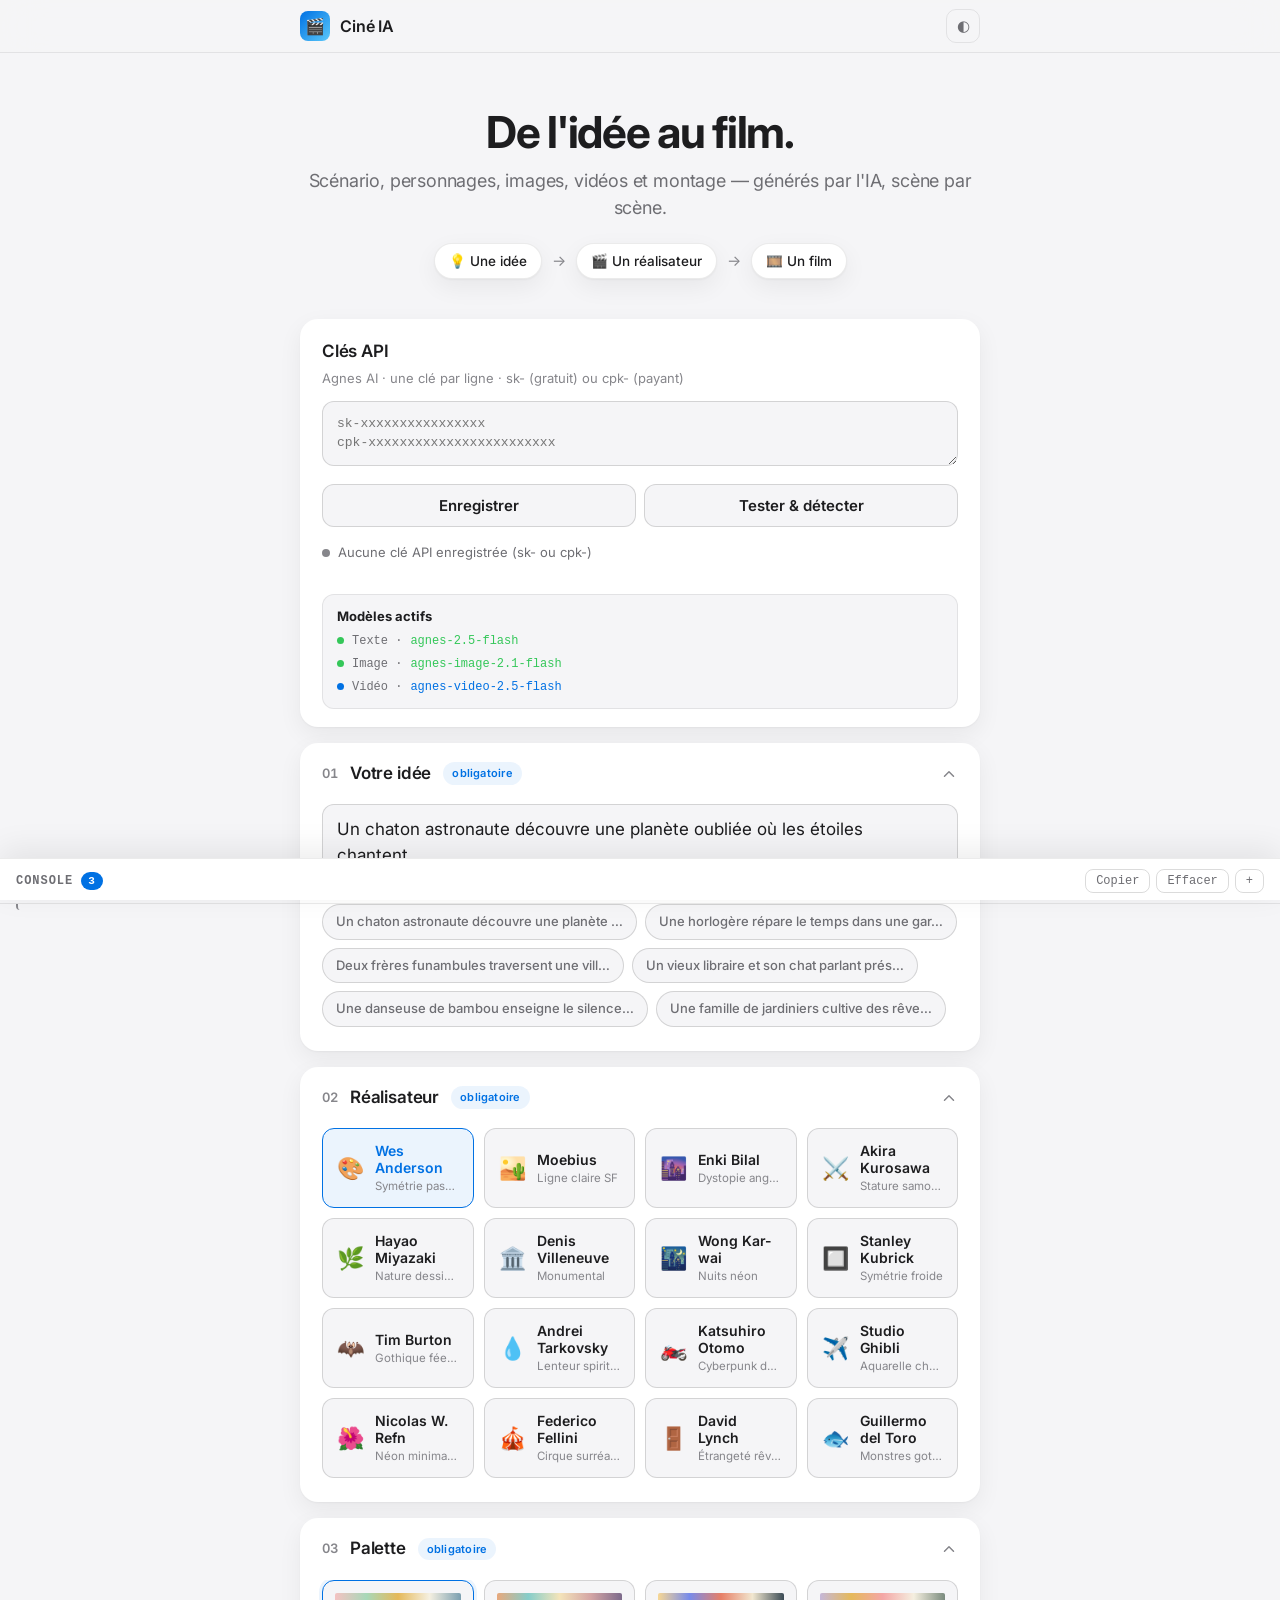
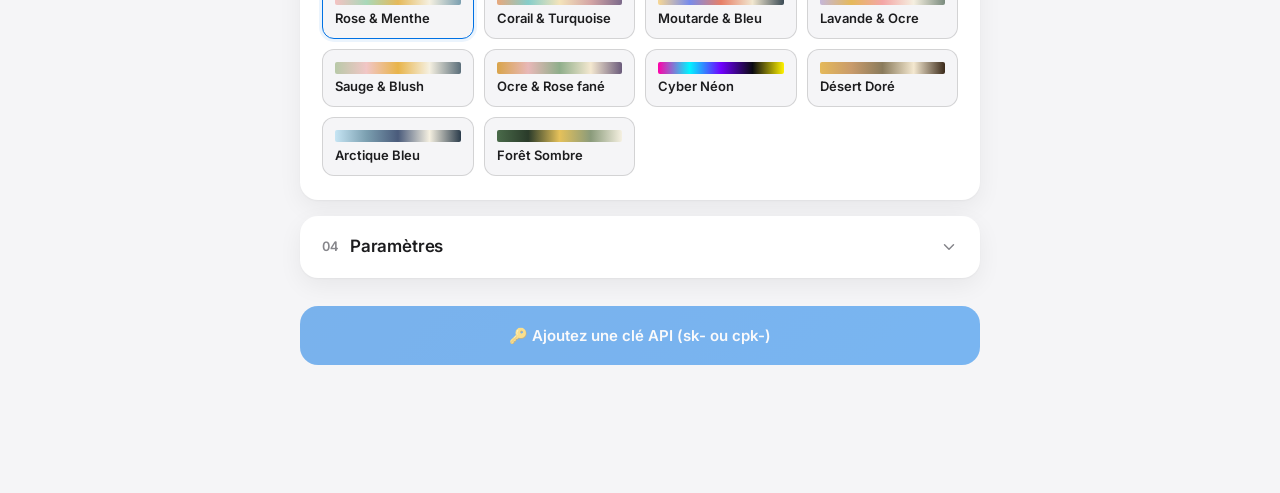
==== commit d19ba2ac: "Fix UI : safe-area iOS, status bar cachée, descriptions réalisateurs FR, console repliée par défaut" ====
--- a/index.html
+++ b/index.html
@@ -2,7 +2,7 @@
 <html lang="fr">
 <head>
 <meta charset="UTF-8">
-<meta name="viewport" content="width=device-width, initial-scale=1.0">
+<meta name="viewport" content="width=device-width, initial-scale=1.0, viewport-fit=cover">
 <title>Ciné IA — De l'idée au film</title>
 <link rel="preconnect" href="https://fonts.googleapis.com">
 <link href="https://fonts.googleapis.com/css2?family=Inter:wght@400;500;600;700&display=swap" rel="stylesheet">
@@ -283,16 +283,16 @@
 
 </main>
 
-<div class="status-bar" id="status-bar"><div class="spinner"></div><span id="status-text">Préparation…</span></div>
+<div class="status-bar" id="status-bar"><div class="spinner"></div><span id="status-text"></span></div>
 <div class="toast" id="toast"><span id="toast-icon">✓</span><span id="toast-text">Message</span></div>
 
-<div class="debug-panel" id="debug-panel">
+<div class="debug-panel collapsed" id="debug-panel">
   <div class="debug-header" id="debug-header">
     <div class="debug-title">Console <span class="debug-badge" id="debug-count">0</span></div>
     <div class="debug-actions">
       <button type="button" id="debug-copy-btn">Copier</button>
       <button type="button" id="debug-clear-btn">Effacer</button>
-      <button type="button" id="debug-collapse-btn">−</button>
+      <button type="button" id="debug-collapse-btn">+</button>
     </div>
   </div>
   <div class="debug-body" id="debug-body"></div>
--- a/style.css
+++ b/style.css
@@ -83,7 +83,7 @@
 .ghost-btn:hover { background: var(--accent-soft); color: var(--ink); }
 .ghost-btn:active { transform: scale(0.94); }
 
-main { max-width: 720px; margin: 0 auto; padding: 0 20px 280px; }
+main { max-width: 720px; margin: 0 auto; padding: 0 20px calc(96px + env(safe-area-inset-bottom, 0px)); }
 
 /* ══ Hero ══ */
 .hero { text-align: center; padding: 56px 0 40px; }
@@ -406,26 +406,28 @@
 
 /* ══ Status bar (app.js) ══ */
 .status-bar {
-  position: fixed; bottom: 236px; left: 50%; z-index: 150;
-  transform: translateX(-50%) translateY(140%);
+  position: fixed; bottom: 56px; left: 50%; z-index: 150;
+  transform: translateX(-50%) translateY(16px);
   background: var(--card); border: 1px solid var(--border);
   color: var(--ink); padding: 11px 18px; font-size: 13px; font-weight: 500;
   display: flex; align-items: center; gap: 9px;
   border-radius: 999px; box-shadow: var(--shadow-hover); font-family: var(--mono);
-  transition: transform 0.4s var(--spring);
-  margin-bottom: 16px;
-}
-.status-bar.visible { transform: translateX(-50%) translateY(0); }
+  transition: transform 0.4s var(--spring), opacity 0.3s var(--ease);
+  opacity: 0; pointer-events: none;
+  max-width: calc(100vw - 40px);
+}
+.status-bar.visible { transform: translateX(-50%) translateY(0); opacity: 1; }
 
 /* ══ Toast (app.js) ══ */
 .toast {
-  position: fixed; top: 20px; left: 50%; z-index: 1000;
+  position: fixed; top: 64px; left: 50%; z-index: 1000;
   transform: translateX(-50%) translateY(-16px);
   background: var(--card); color: var(--ink); border: 1px solid var(--border);
   padding: 12px 18px; border-radius: 999px; font-size: 14px; font-weight: 500;
   display: flex; align-items: center; gap: 9px;
   box-shadow: var(--shadow-hover); opacity: 0; pointer-events: none;
   transition: transform 0.4s var(--spring), opacity 0.3s var(--ease);
+  max-width: calc(100vw - 40px);
 }
 .toast.visible { transform: translateX(-50%) translateY(0); opacity: 1; }
 .toast.success #toast-icon { color: var(--ok); }
@@ -439,6 +441,7 @@
   display: flex; flex-direction: column; font-family: var(--mono);
   box-shadow: 0 -8px 32px rgba(0,0,0,0.08);
   transition: height 0.3s var(--ease);
+  padding-bottom: env(safe-area-inset-bottom, 0px);
 }
 .debug-panel.collapsed { height: 42px; }
 .debug-header {
